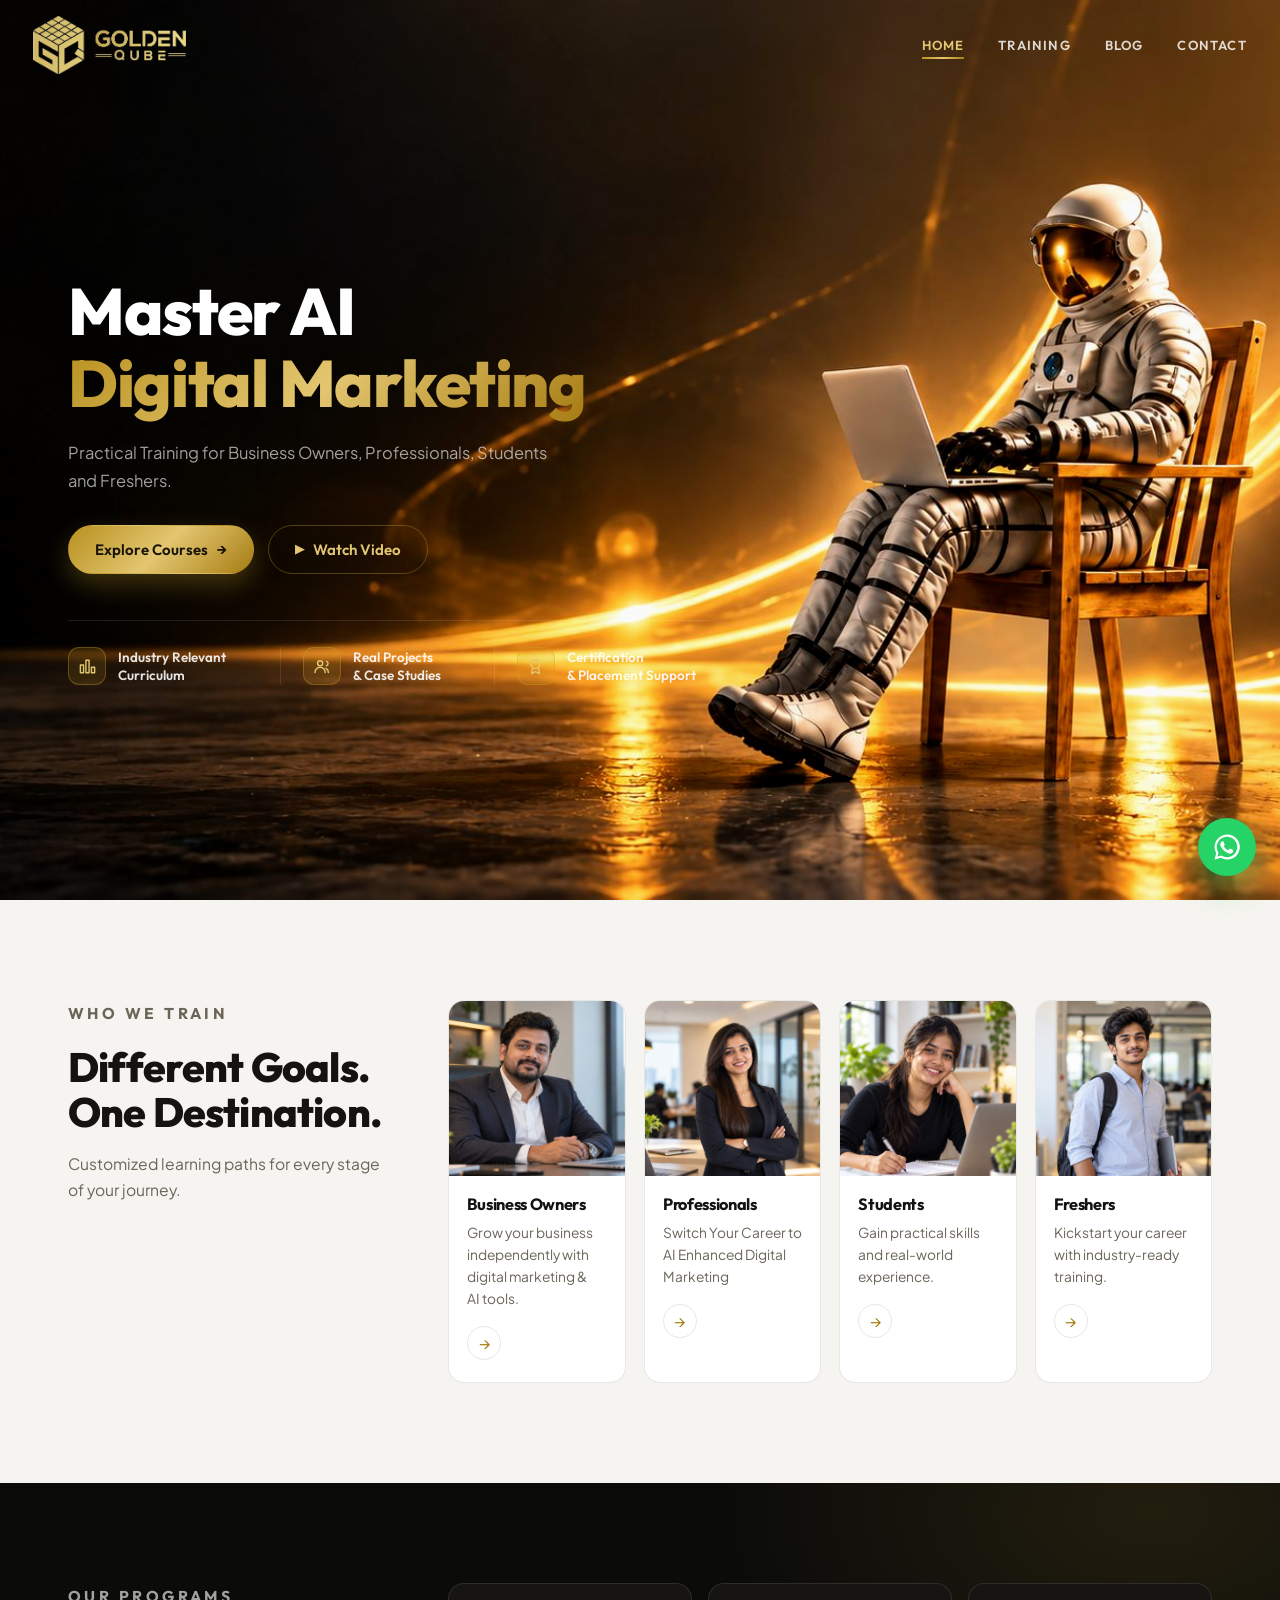
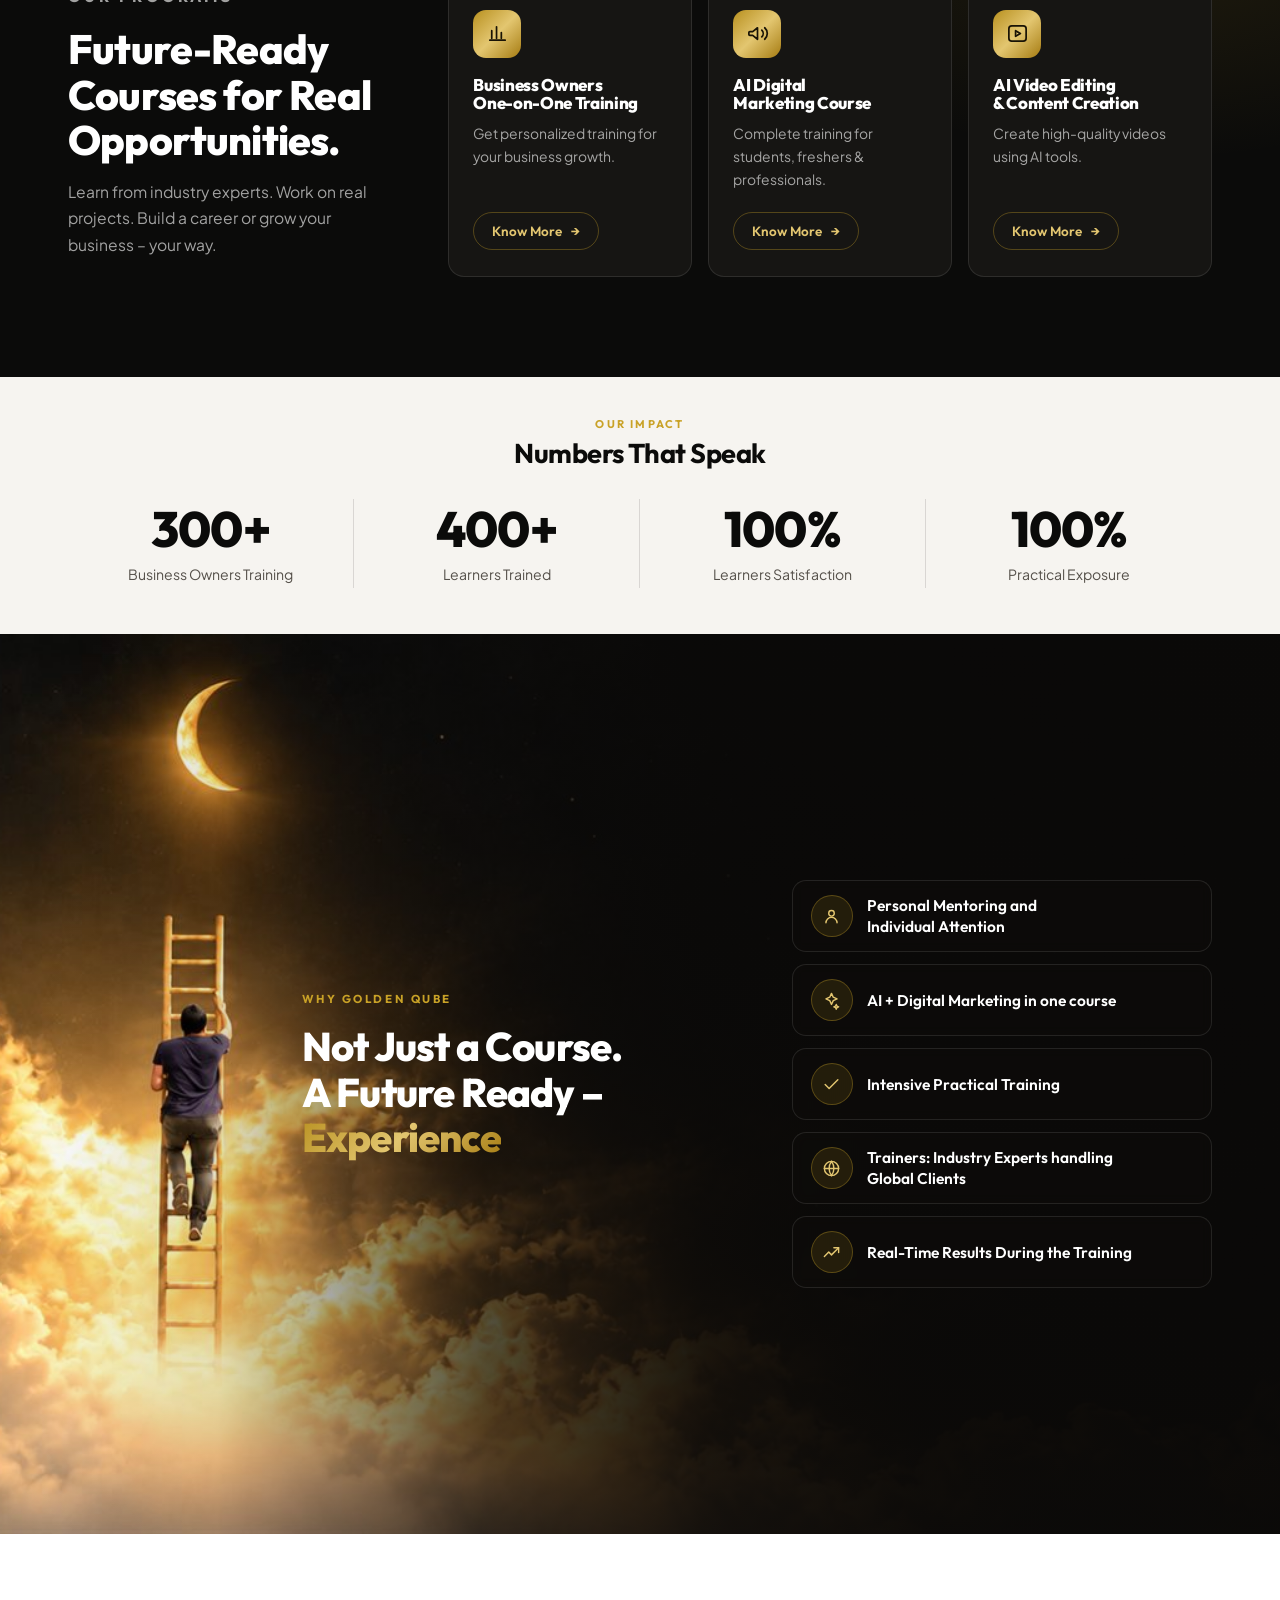
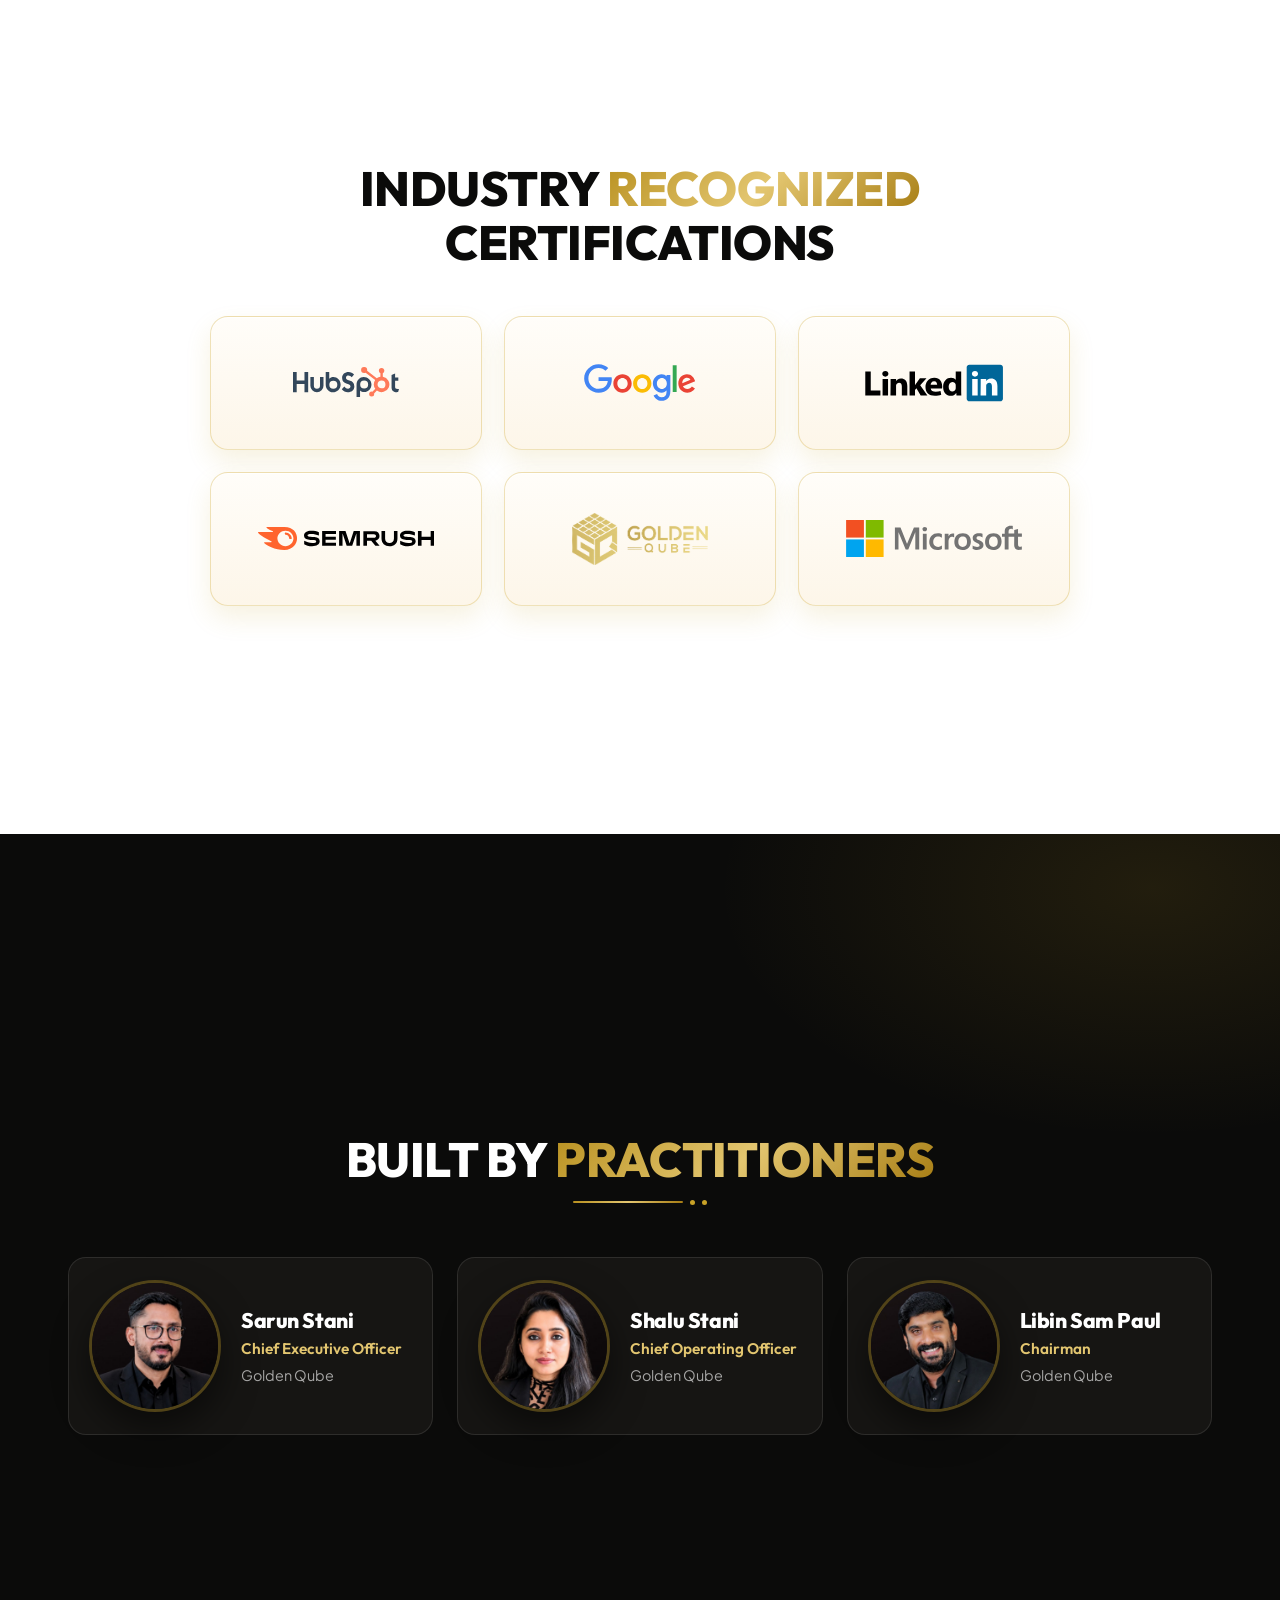
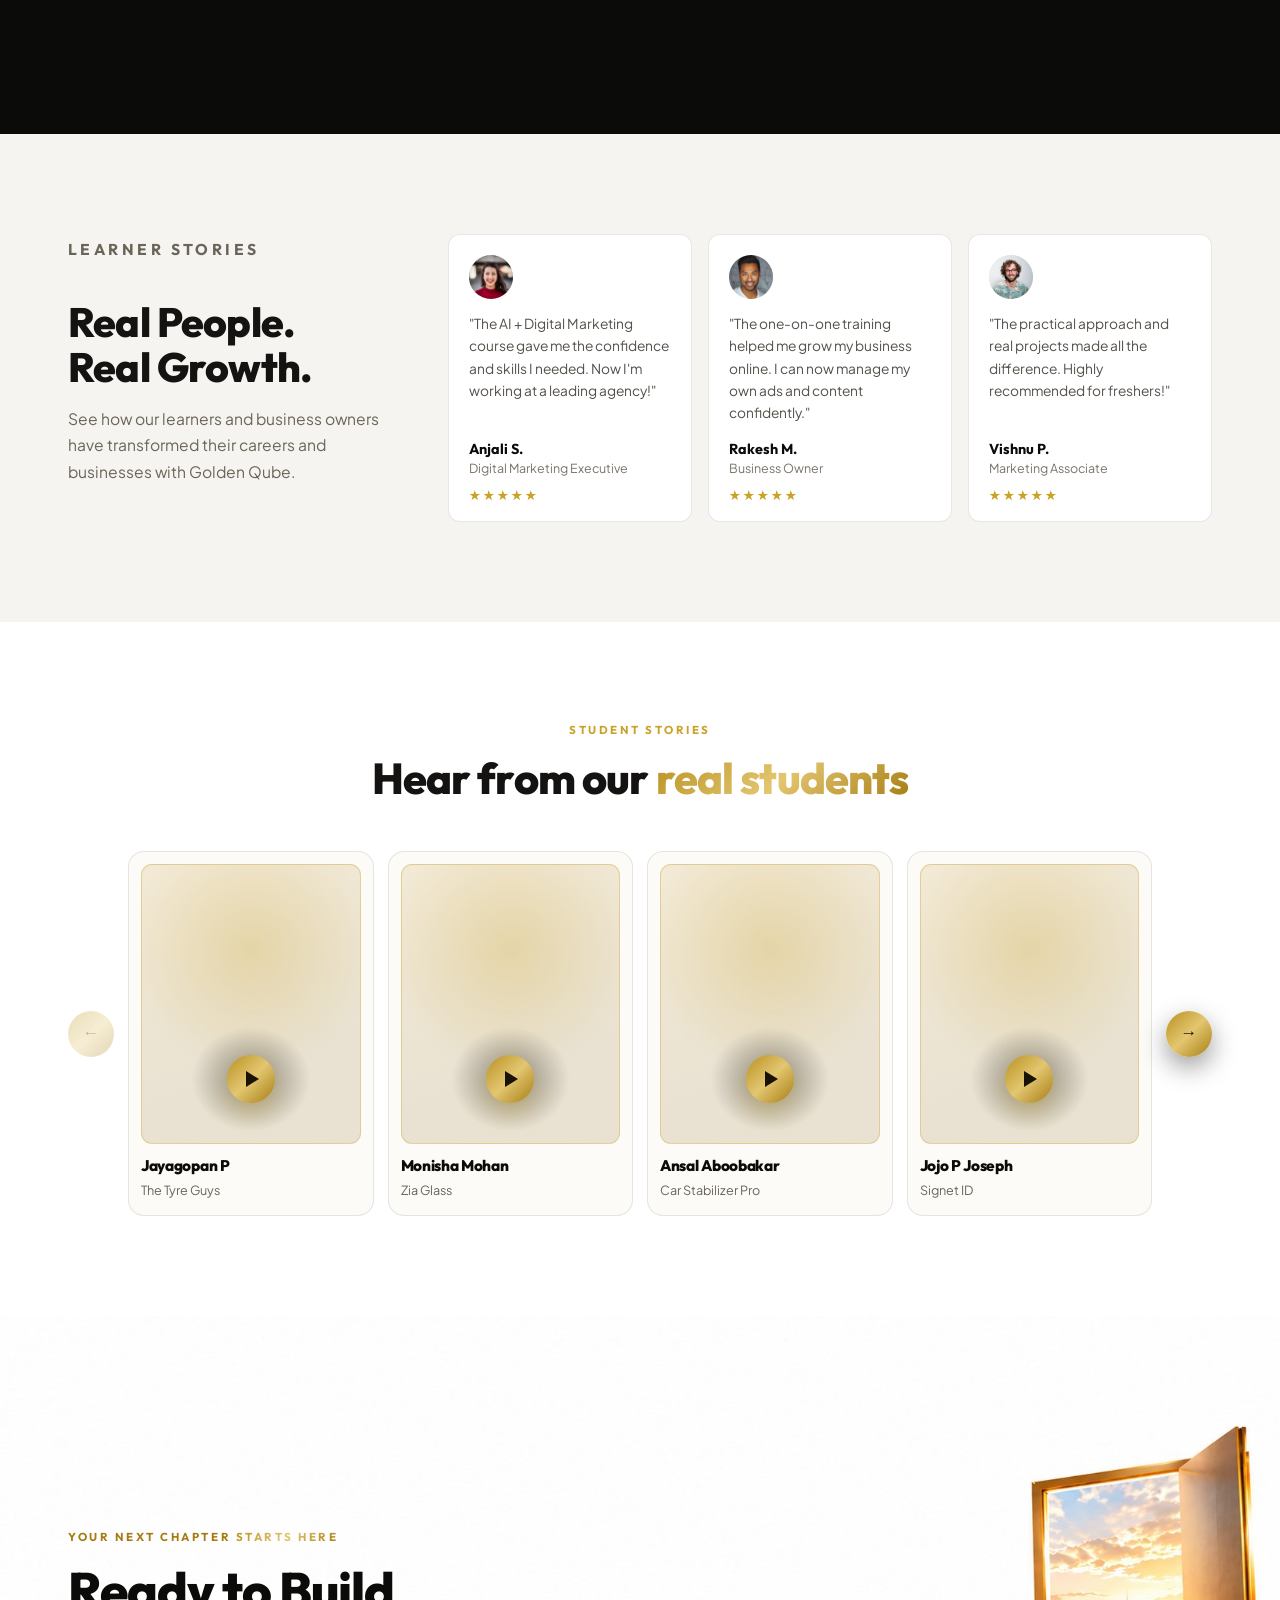
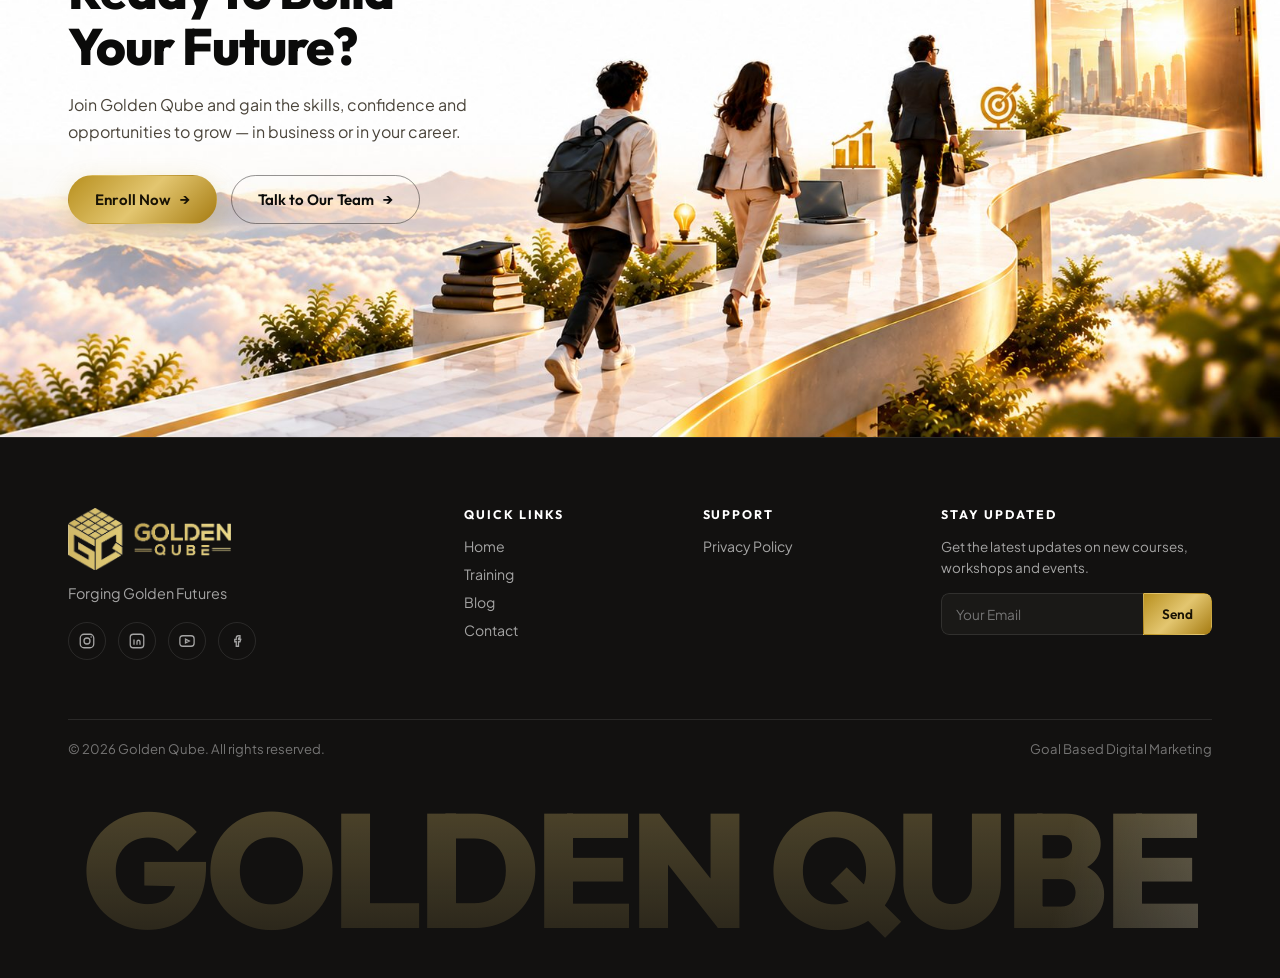
==== index.html @ 36ee3a35 "Talk to Our Team: the mail icon opens a compose window, not a dead mailto" ====
<!DOCTYPE html>
<html lang="en">
<head>
<meta charset="UTF-8">
<meta name="viewport" content="width=device-width, initial-scale=1">
<title>Golden Qube — AI Digital Marketing Training</title>
<meta name="description" content="AI Digital Marketing Training. Learn Digital Marketing — practical training for Business Owners, Professionals, Students and Freshers.">
<link rel="icon" href="assets/favicon.png" type="image/png">
<link rel="apple-touch-icon" href="assets/favicon.png">
<link rel="preconnect" href="https://fonts.googleapis.com">
<link rel="preconnect" href="https://fonts.gstatic.com" crossorigin>
<link href="https://fonts.googleapis.com/css2?family=Outfit:wght@300;400;500;600;700;800;900&family=Plus+Jakarta+Sans:wght@400;500;600;700&family=Caveat:wght@600&display=swap" rel="stylesheet">
<link rel="stylesheet" href="styles.css">
</head>
<body>

<!-- ============ HEADER ============ -->
<header class="site-header" id="header">
  <div class="shell header-inner">
    <a href="#hero" class="logo"><img src="assets/logo.png" alt="Golden Qube"></a>

    <nav class="nav" id="nav">
      <a href="index.html" class="active">Home</a>
      <a href="training.html">Training</a>
      <a href="blog.html">Blog</a>
      <a href="contact.html">Contact</a>
    </nav>    <button class="burger" id="burger" aria-label="Menu" aria-expanded="false">
      <span></span><span></span><span></span>
    </button>
  </div>
</header>

<!-- ============ 01. HERO ============ -->
<section class="hero" id="hero">
  <img src="assets/img/hero-astronaut.jpg" alt="" class="hero-photo">
  <div class="shell hero-grid">
    <div class="hero-copy">
      <h1 class="reveal">Master AI<br><span class="gold">Digital Marketing</span></h1>
      <p class="hero-sub reveal">
        Practical Training for Business Owners, Professionals, Students and Freshers.
      </p>

      <div class="btn-row reveal">
        <a href="#programs" class="btn btn-gold">Explore Courses <i>→</i></a>
        <a href="#hero" class="btn btn-outline"><span class="play">▶</span> Watch Video</a>
      </div>

      <ul class="hero-features reveal">
        <li>
          <span class="mini-icon">
            <svg viewBox="0 0 24 24" fill="none" stroke="currentColor" stroke-width="1.8" stroke-linecap="round" stroke-linejoin="round"><path d="M3 20h4V10H3zM10 20h4V4h-4zM17 20h4v-7h-4z"/></svg>
          </span>
          <b>Industry Relevant<br>Curriculum</b>
        </li>
        <li>
          <span class="mini-icon">
            <svg viewBox="0 0 24 24" fill="none" stroke="currentColor" stroke-width="1.8" stroke-linecap="round" stroke-linejoin="round"><circle cx="9" cy="8" r="3.2"/><path d="M2.5 19.5a6.5 6.5 0 0 1 13 0"/><path d="M17 5.5a3 3 0 0 1 0 5.6"/><path d="M19.5 19.5a6 6 0 0 0-3-5.2"/></svg>
          </span>
          <b>Real Projects<br>&amp; Case Studies</b>
        </li>
        <li>
          <span class="mini-icon">
            <svg viewBox="0 0 24 24" fill="none" stroke="currentColor" stroke-width="1.8" stroke-linecap="round" stroke-linejoin="round"><circle cx="12" cy="9" r="5.5"/><path d="M8.5 13.5 7 21l5-2.5L17 21l-1.5-7.5"/></svg>
          </span>
          <b>Certification<br>&amp; Placement Support</b>
        </li>
      </ul>
    </div>

  </div>
</section>

<!-- ============ 02. WHO WE TRAIN ============ -->
<section class="band light" id="who">
  <div class="shell split-grid">
    <div class="intro reveal">
      <p class="eyebrow">Who We Train</p>
      <h2>Different Goals.<br>One Destination.</h2>
      <p>Customized learning paths for every stage of your journey.</p>
    </div>

    <div class="grid-4">
      <article class="card person-card reveal">
        <div class="photo"><img src="assets/img/owner.jpg" alt="Business Owners" loading="lazy" decoding="async"></div>
        <div class="card-body">
          <h3>Business Owners</h3>
          <p>Grow your business independently with digital marketing &amp; AI tools.</p>
          <a href="training.html" class="arrow" aria-label="Training for business owners">→</a>
        </div>
      </article>
      <article class="card person-card reveal">
        <div class="photo"><img src="assets/img/professional.jpg" alt="Professionals" loading="lazy" decoding="async"></div>
        <div class="card-body">
          <h3>Professionals</h3>
          <p>Switch Your Career to AI Enhanced Digital Marketing</p>
          <a href="training.html" class="arrow" aria-label="Training for professionals">→</a>
        </div>
      </article>
      <article class="card person-card reveal">
        <div class="photo"><img src="assets/img/student.jpg" alt="Students" loading="lazy" decoding="async"></div>
        <div class="card-body">
          <h3>Students</h3>
          <p>Gain practical skills and real-world experience.</p>
          <a href="training.html" class="arrow" aria-label="Training for students">→</a>
        </div>
      </article>
      <article class="card person-card reveal">
        <div class="photo"><img src="assets/img/fresher.jpg" alt="Freshers" loading="lazy" decoding="async"></div>
        <div class="card-body">
          <h3>Freshers</h3>
          <p>Kickstart your career with industry-ready training.</p>
          <a href="training.html" class="arrow" aria-label="Training for freshers">→</a>
        </div>
      </article>
    </div>
  </div>
</section>

<!-- ============ 04. OUR PROGRAMS ============ -->
<section class="band dark" id="programs">
  <div class="shell split-grid">
    <div class="intro reveal">
      <p class="eyebrow">Our Programs</p>
      <h2>Future-Ready<br>Courses for Real<br>Opportunities.</h2>
      <p>Learn from industry experts. Work on real projects.
         Build a career or grow your business &#8211; your way.</p>
    </div>

    <div class="grid-3 tight">
      <article class="card program reveal">
        <span class="icon-tile">
          <svg viewBox="0 0 24 24" fill="none" stroke="currentColor" stroke-width="1.8" stroke-linecap="round" stroke-linejoin="round"><path d="M4 19h16"/><path d="M6 17V9M11 17V5M16 17v-6"/></svg>
        </span>
        <h3>Business Owners<br>One-on-One Training</h3>
        <p>Get personalized training for your business growth.</p>
        <a href="training.html" class="btn btn-outline small">Know More <i>&#8594;</i></a>
      </article>

      <article class="card program reveal">
        <span class="icon-tile">
          <svg viewBox="0 0 24 24" fill="none" stroke="currentColor" stroke-width="1.8" stroke-linecap="round" stroke-linejoin="round"><path d="M3 11v2a1 1 0 0 0 1 1h3l5 4V6L7 10H4a1 1 0 0 0-1 1Z"/><path d="M16.5 8.5a5 5 0 0 1 0 7"/><path d="M19.5 6a8 8 0 0 1 0 12"/></svg>
        </span>
        <h3>AI Digital<br>Marketing Course</h3>
        <p>Complete training for students, freshers &amp; professionals.</p>
        <a href="training.html" class="btn btn-outline small">Know More <i>&#8594;</i></a>
      </article>

      <article class="card program reveal">
        <span class="icon-tile">
          <svg viewBox="0 0 24 24" fill="none" stroke="currentColor" stroke-width="1.8" stroke-linecap="round" stroke-linejoin="round"><rect x="3" y="4" width="18" height="16" rx="3"/><path d="m10 9 5 3-5 3z"/></svg>
        </span>
        <h3>AI Video Editing<br>&amp; Content Creation</h3>
        <p>Create high-quality videos using AI tools.</p>
        <a href="training.html" class="btn btn-outline small">Know More <i>&#8594;</i></a>
      </article>
    </div>
  </div>
</section>

<!-- ============ 06. OUR IMPACT ============ -->
<section class="band light stats-band" id="impact">
  <div class="shell">
    <p class="eyebrow center-eyebrow reveal">Our Impact</p>
    <h2 class="stats-title reveal">Numbers That Speak</h2>

    <div class="stats reveal">
      <div class="stat">
        <strong><span class="counter" data-count="300">0</span>+</strong>
        <span>Business Owners Training</span>
      </div>
      <div class="stat">
        <strong><span class="counter" data-count="400">0</span>+</strong>
        <span>Learners Trained</span>
      </div>
      <div class="stat">
        <strong><span class="counter" data-count="100">0</span>%</strong>
        <span>Learners Satisfaction</span>
      </div>
      <div class="stat">
        <strong><span class="counter" data-count="100">0</span>%</strong>
        <span>Practical Exposure</span>
      </div>
    </div>
  </div>
</section>

<!-- ============ 05. WHY GOLDEN QUBE ============ -->
<section class="band dark why-band" id="why">
  <img src="assets/img/why-crescent.jpg" alt="" class="why-bg" loading="lazy" decoding="async">
  <div class="shell why-grid">
    <div class="why-copy reveal">
      <p class="eyebrow">Why Golden Qube</p>
      <h2 class="why-title">Not Just a Course.<br>A Future Ready &#8211;<br><span class="gold">Experience</span></h2>
    </div>

    <ul class="why-list reveal">
      <li>
        <span class="round-icon">
          <svg viewBox="0 0 24 24" fill="none" stroke="currentColor" stroke-width="1.8" stroke-linecap="round" stroke-linejoin="round"><circle cx="12" cy="8" r="3.5"/><path d="M5 20a7 7 0 0 1 14 0"/></svg>
        </span>
        <b>Personal Mentoring and Individual Attention</b>
        <i class="go">&#8594;</i>
      </li>
      <li>
        <span class="round-icon">
          <svg viewBox="0 0 24 24" fill="none" stroke="currentColor" stroke-width="1.8" stroke-linecap="round" stroke-linejoin="round"><path d="M12 3l2.2 4.8L19 10l-4.8 2.2L12 17l-2.2-4.8L5 10l4.8-2.2z"/><path d="M18 17l.9 2.1L21 20l-2.1.9L18 23l-.9-2.1L15 20l2.1-.9z"/></svg>
        </span>
        <b>AI + Digital Marketing in one course</b>
        <i class="go">&#8594;</i>
      </li>
      <li>
        <span class="round-icon">
          <svg viewBox="0 0 24 24" fill="none" stroke="currentColor" stroke-width="1.8" stroke-linecap="round" stroke-linejoin="round"><path d="M20 6 9 17l-5-5"/></svg>
        </span>
        <b>Intensive Practical Training</b>
        <i class="go">&#8594;</i>
      </li>
      <li>
        <span class="round-icon">
          <svg viewBox="0 0 24 24" fill="none" stroke="currentColor" stroke-width="1.8" stroke-linecap="round" stroke-linejoin="round"><circle cx="12" cy="12" r="9"/><path d="M3 12h18M12 3a15 15 0 0 1 0 18M12 3a15 15 0 0 0 0 18"/></svg>
        </span>
        <b>Trainers: Industry Experts handling Global Clients</b>
        <i class="go">&#8594;</i>
      </li>
      <li>
        <span class="round-icon">
          <svg viewBox="0 0 24 24" fill="none" stroke="currentColor" stroke-width="1.8" stroke-linecap="round" stroke-linejoin="round"><path d="M3 17l5.5-5.5 3.5 3.5L21 6"/><path d="M15 6h6v6"/></svg>
        </span>
        <b>Real-Time Results During the Training</b>
        <i class="go">&#8594;</i>
      </li>
    </ul>
  </div>
</section>

<!-- ============ 04. CERTIFICATIONS ============ -->
<section class="band light certs" id="certifications">
  <div class="shell">
    <h2 class="certs-title reveal">Industry <span class="gold">Recognized</span><br>Certifications</h2>

    <div class="cert-grid">
      <div class="cert-card reveal"><img src="assets/logos/hubspot.svg" alt="HubSpot" loading="lazy" decoding="async"></div>
      <div class="cert-card reveal"><img src="assets/logos/google.svg" alt="Google" loading="lazy" decoding="async"></div>
      <div class="cert-card reveal"><img src="assets/logos/linkedin.svg" alt="LinkedIn" loading="lazy" decoding="async"></div>
      <div class="cert-card reveal"><img src="assets/logos/semrush.svg" alt="Semrush" loading="lazy" decoding="async"></div>
      <div class="cert-card reveal"><img src="assets/logo.png" alt="Golden Qube" class="cert-own" loading="lazy" decoding="async"></div>
      <div class="cert-card reveal"><img src="assets/logos/microsoft.svg" alt="Microsoft" loading="lazy" decoding="async"></div>
    </div>
  </div>
</section>

<!-- ============ 06. TEAM ============ -->
<section class="band dark team" id="team">
  <div class="shell">
    <h2 class="team-title reveal">Built by <span class="gold">Practitioners</span></h2>
    <div class="team-rule reveal"><span></span><i></i><i></i></div>

    <div class="team-list">
      <article class="member reveal">
        <span class="member-photo"><img src="assets/img/team-sarun.jpg" alt="Sarun Stani" loading="lazy" decoding="async"></span>
        <div>
          <h3>Sarun Stani</h3>
          <p class="role">Chief Executive Officer</p>
          <p class="org">Golden Qube</p>
        </div>
      </article>

      <article class="member reveal">
        <span class="member-photo"><img src="assets/img/team-shalu.jpg" alt="Shalu Stani" loading="lazy" decoding="async"></span>
        <div>
          <h3>Shalu Stani</h3>
          <p class="role">Chief Operating Officer</p>
          <p class="org">Golden Qube</p>
        </div>
      </article>

      <article class="member reveal">
        <span class="member-photo"><img src="assets/img/team-libin.jpg" alt="Libin Sam Paul" loading="lazy" decoding="async"></span>
        <div>
          <h3>Libin Sam Paul</h3>
          <p class="role">Chairman</p>
          <p class="org">Golden Qube</p>
        </div>
      </article>
    </div>
  </div>
</section>

<!-- ============ 08. LEARNER STORIES ============ -->
<section class="band light" id="stories">
  <div class="shell split-grid">
    <div class="intro reveal">
      <p class="eyebrow">Learner Stories</p>
      <h2>Real People.<br>Real Growth.</h2>
      <p>See how our learners and business owners have transformed their careers
         and businesses with Golden Qube.</p>

      <!-- stays hidden until /api/reviews returns live data -->
      <a class="g-rating" id="g-rating" href="#" target="_blank" rel="noopener noreferrer" hidden>
        <span class="g-score" id="g-score"></span>
        <span class="g-stars" id="g-stars" aria-hidden="true"></span>
        <span class="g-count" id="g-count"></span>
      </a>
    </div>

    <div class="rev-slider">
      <button class="reel-nav rev-nav" id="rev-prev" aria-label="Show previous stories">&#8592;</button>

      <div class="grid-3 tight rev-track" id="rev-track">
      <article class="card review reveal">
        <span class="quote-avatar"><img src="assets/img/rev-1.jpg" alt="Anjali S." loading="lazy" decoding="async"></span>
        <p>"The AI + Digital Marketing course gave me the confidence and skills I needed. Now I'm working at a leading agency!"</p>
        <b>Anjali S.</b>
        <small>Digital Marketing Executive</small>
        <div class="stars">★★★★★</div>
      </article>
      <article class="card review reveal">
        <span class="quote-avatar"><img src="assets/img/rev-2.jpg" alt="Rakesh M." loading="lazy" decoding="async"></span>
        <p>"The one-on-one training helped me grow my business online. I can now manage my own ads and content confidently."</p>
        <b>Rakesh M.</b>
        <small>Business Owner</small>
        <div class="stars">★★★★★</div>
      </article>
      <article class="card review reveal">
        <span class="quote-avatar"><img src="assets/img/rev-3.jpg" alt="Vishnu P." loading="lazy" decoding="async"></span>
        <p>"The practical approach and real projects made all the difference. Highly recommended for freshers!"</p>
        <b>Vishnu P.</b>
        <small>Marketing Associate</small>
        <div class="stars">★★★★★</div>
      </article>
      </div>

      <button class="reel-nav rev-nav" id="rev-next" aria-label="Show more stories">&#8594;</button>
    </div>
  </div>
</section>

<!-- ============ 09. STUDENT REELS ============ -->
<section class="band light reels" id="students">
  <div class="shell">
    <p class="eyebrow center-eyebrow reveal">Student Stories</p>
    <h2 class="center-title reveal">Hear from our <span class="gold">real students</span></h2>

    <div class="reel-slider">
      <button class="reel-nav reel-prev" id="reel-prev" aria-label="Show previous stories">←</button>

      <div class="reel-track" id="reel-track">
        <article class="reel-card reveal" data-reel="C91na6epBdl" tabindex="0" role="button" aria-label="Play Jayagopan P's story">
          <span class="reel-thumb"><img src="assets/img/reel-jayagopan.jpg" alt="" loading="lazy" decoding="async"><span class="reel-play"></span></span>
          <h3>Jayagopan P</h3>
          <small>The Tyre Guys</small>
        </article>

        <article class="reel-card reveal" data-reel="DDJx_DuqFfR" tabindex="0" role="button" aria-label="Play Monisha Mohan story">
          <span class="reel-thumb"><img src="assets/img/reel-monisha.jpg" alt="" loading="lazy" decoding="async"><span class="reel-play"></span></span>
          <h3>Monisha Mohan</h3>
          <small>Zia Glass</small>
        </article>

        <article class="reel-card reveal" data-reel="C-5MTCqhmC5" tabindex="0" role="button" aria-label="Play Ansal Aboobakar story">
          <span class="reel-thumb"><img src="assets/img/reel-ansal.jpg" alt="" loading="lazy" decoding="async"><span class="reel-play"></span></span>
          <h3>Ansal Aboobakar</h3>
          <small>Car Stabilizer Pro</small>
        </article>

        <article class="reel-card reveal" data-reel="DA5UZQpv82s" tabindex="0" role="button" aria-label="Play Jojo P Joseph story">
          <span class="reel-thumb"><img src="assets/img/reel-jojo.jpg" alt="" loading="lazy" decoding="async"><span class="reel-play"></span></span>
          <h3>Jojo P Joseph</h3>
          <small>Signet ID</small>
        </article>

        <article class="reel-card reveal" data-reel="DHYh70FJDzK" tabindex="0" role="button" aria-label="Play Naseel K P story">
          <span class="reel-thumb"><img src="assets/img/reel-naseel.jpg" alt="" loading="lazy" decoding="async"><span class="reel-play"></span></span>
          <h3>Naseel K P</h3>
          <small>Calicut WoodBank</small>
        </article>
      </div>

      <button class="reel-nav reel-next" id="reel-next" aria-label="Show more stories">→</button>
    </div>
  </div>
</section>

<!-- player shown when a card is clicked -->
<div class="reel-modal" id="reel-modal" hidden>
  <div class="reel-backdrop" data-reel-close></div>
  <div class="reel-box" role="dialog" aria-modal="true" aria-label="Student story">
    <button class="reel-close" data-reel-close aria-label="Close">✕</button>
    <div class="reel-frame"><iframe id="reel-iframe" title="Instagram story" allowfullscreen scrolling="no" frameborder="0"></iframe></div>
    <a class="reel-open" id="reel-open" href="#" target="_blank" rel="noopener">Open on Instagram ↗</a>
  </div>
</div>

<!-- ============ 10. FINAL CTA ============ -->
<section class="cta" id="contact">
  <img src="assets/img/cta-pathway.jpg" alt="" class="cta-bg" loading="lazy" decoding="async">
  <div class="shell cta-grid">
    <div class="reveal">
      <p class="eyebrow">Your Next Chapter <span class="gold">Starts Here</span></p>
      <h2>Ready to Build<br>Your Future?</h2>
      <p class="cta-text">
        Join Golden Qube and gain the skills, confidence and
        opportunities to grow — in business or in your career.
      </p>
      <div class="btn-row">
        <a href="mailto:aiqube.team@gmail.com" class="btn btn-gold">Enroll Now <i>→</i></a>
        <div class="contact-pop" data-contact>
          <button type="button" class="btn btn-ghost" id="talk-btn" aria-expanded="false" aria-haspopup="true">
            Talk to Our Team <i>→</i>
          </button>

          <div class="contact-opts" id="talk-opts" role="menu" aria-labelledby="talk-btn">
            <!-- replace the number below with your real phone / WhatsApp number -->
            <a href="tel:+910000000000" role="menuitem" aria-label="Call us" title="Call us">
              <svg viewBox="0 0 24 24" fill="none" stroke="currentColor" stroke-width="1.8" stroke-linecap="round" stroke-linejoin="round"><path d="M6.6 10.8a15 15 0 0 0 6.6 6.6l2.2-2.2a1.2 1.2 0 0 1 1.2-.3 13 13 0 0 0 4 .7 1.2 1.2 0 0 1 1.2 1.2V20a1.2 1.2 0 0 1-1.2 1.2A18.7 18.7 0 0 1 2.8 3.4 1.2 1.2 0 0 1 4 2.2h3.2a1.2 1.2 0 0 1 1.2 1.2 13 13 0 0 0 .7 4 1.2 1.2 0 0 1-.3 1.2Z"/></svg>
            </a>

            <!-- Opens a compose window already addressed to us. A plain
                 mailto: does nothing on a computer with no mail app set up,
                 which is most of them, so script.js sends this to webmail
                 instead; the mailto: below is the no-JS fallback. -->
            <a href="mailto:info@goldenqube.com"
               data-mail="info@goldenqube.com"
               data-subject="Enquiry about Golden Qube training"
               role="menuitem" aria-label="Email us at info@goldenqube.com" title="Email info@goldenqube.com">
              <svg viewBox="0 0 24 24" fill="none" stroke="currentColor" stroke-width="1.8" stroke-linecap="round" stroke-linejoin="round"><rect x="2.5" y="4.5" width="19" height="15" rx="2.5"/><path d="m3 7 9 6 9-6"/></svg>
            </a>

            <a href="https://wa.me/910000000000" target="_blank" rel="noopener" role="menuitem" aria-label="WhatsApp us" title="WhatsApp">
              <svg viewBox="0 0 24 24" fill="currentColor"><path d="M12 2a10 10 0 0 0-8.6 15L2 22l5.2-1.4A10 10 0 1 0 12 2Zm0 18.2a8.2 8.2 0 0 1-4.2-1.2l-.3-.2-3.1.8.8-3-.2-.3A8.2 8.2 0 1 1 12 20.2Zm4.5-6.1c-.2-.1-1.5-.7-1.7-.8s-.4-.1-.6.1-.6.8-.8 1-.3.2-.6 0a6.7 6.7 0 0 1-3.3-2.9c-.2-.4.2-.4.6-1.2.1-.2 0-.4 0-.5s-.6-1.4-.8-1.9-.4-.4-.6-.4h-.5a1 1 0 0 0-.7.3 2.9 2.9 0 0 0-.9 2.2 5 5 0 0 0 1.1 2.7 11.5 11.5 0 0 0 4.4 3.9c1.6.7 2.2.7 3 .6a2.6 2.6 0 0 0 1.7-1.2 2.1 2.1 0 0 0 .1-1.2c0-.1-.2-.2-.4-.3Z"/></svg>
            </a>
          </div>
        </div>
      </div>
    </div>
  </div>
</section>

<!-- floating WhatsApp button -->
<a class="wa-float" href="https://wa.me/910000000000" target="_blank" rel="noopener" aria-label="Chat on WhatsApp">
  <svg viewBox="0 0 24 24" fill="currentColor"><path d="M12 2a10 10 0 0 0-8.6 15L2 22l5.2-1.4A10 10 0 1 0 12 2Zm0 18.2a8.2 8.2 0 0 1-4.2-1.2l-.3-.2-3.1.8.8-3-.2-.3A8.2 8.2 0 1 1 12 20.2Zm4.5-6.1c-.2-.1-1.5-.7-1.7-.8s-.4-.1-.6.1-.6.8-.8 1-.3.2-.6 0a6.7 6.7 0 0 1-3.3-2.9c-.2-.4.2-.4.6-1.2.1-.2 0-.4 0-.5s-.6-1.4-.8-1.9-.4-.4-.6-.4h-.5a1 1 0 0 0-.7.3 2.9 2.9 0 0 0-.9 2.2 5 5 0 0 0 1.1 2.7 11.5 11.5 0 0 0 4.4 3.9c1.6.7 2.2.7 3 .6a2.6 2.6 0 0 0 1.7-1.2 2.1 2.1 0 0 0 .1-1.2c0-.1-.2-.2-.4-.3Z"/></svg>
</a>

<!-- ============ 08. FOOTER ============ -->
<footer class="site-footer">
  <div class="shell">
    <div class="footer-top">
      <div class="footer-brand">
        <img src="assets/logo.png" alt="Golden Qube" class="footer-logo" loading="lazy" decoding="async">
        <p class="tagline">Forging Golden Futures</p>
        <div class="socials">
          <a href="#" aria-label="Instagram"><svg viewBox="0 0 24 24" fill="none" stroke="currentColor" stroke-width="1.7"><rect x="3" y="3" width="18" height="18" rx="5"/><circle cx="12" cy="12" r="4"/><circle cx="17.5" cy="6.5" r="1" fill="currentColor" stroke="none"/></svg></a>
          <a href="#" aria-label="LinkedIn"><svg viewBox="0 0 24 24" fill="none" stroke="currentColor" stroke-width="1.7"><rect x="3" y="3" width="18" height="18" rx="4"/><path d="M8 10v7M8 7v.01M12 17v-4a2 2 0 0 1 4 0v4"/></svg></a>
          <a href="#" aria-label="YouTube"><svg viewBox="0 0 24 24" fill="none" stroke="currentColor" stroke-width="1.7"><rect x="2.5" y="5" width="19" height="14" rx="4"/><path d="m10 9.5 5 2.5-5 2.5z"/></svg></a>
          <a href="#" aria-label="Facebook"><svg viewBox="0 0 24 24" fill="none" stroke="currentColor" stroke-width="1.7"><path d="M14 8h2V5h-2a3 3 0 0 0-3 3v2H9v3h2v6h3v-6h2l1-3h-3V9a1 1 0 0 1 1-1Z"/></svg></a>
        </div>
      </div>

      <div class="footer-cols">
        <div>
          <h4>Quick Links</h4>
          <a href="#hero">Home</a>
          <a href="training.html">Training</a>
          <a href="blog.html">Blog</a>
          <a href="contact.html">Contact</a>
        </div>
        <div>
          <h4>Support</h4>
          <a href="#">Privacy Policy</a>
        </div>
        <div class="subscribe">
          <h4>Stay Updated</h4>
          <p>Get the latest updates on new courses, workshops and events.</p>
          <form id="subscribe-form">
            <input type="email" placeholder="Your Email" required>
            <button class="btn btn-gold" type="submit">Send</button>
          </form>
          <p class="form-msg" id="form-msg"></p>
        </div>
      </div>
    </div>

    <div class="footer-bottom">
      <p>© <span id="year">2026</span> Golden Qube. All rights reserved.</p>
      <p>Goal Based Digital Marketing</p>
    </div>
  </div>

  <div class="footer-mark" aria-hidden="true">Golden Qube</div>
</footer>

<script src="script.js"></script>
</body>
</html>
---- styles.css ----
/* ===========================================================
   GOLDEN QUBE — black · gold · white
   =========================================================== */

:root{
  --black:#0B0B0A;
  --black-2:#121110;
  --card-dark:#161513;
  --white:#FFFFFF;
  --off:#F6F4F0;
  --gold:#C9A227;
  --gold-light:#E3C670;
  --gold-deep:#A67C12;
  --ink:#141312;
  --muted:#6B6559;
  --muted-dark:rgba(255,255,255,.62);
  --line:rgba(20,19,18,.10);
  --line-dark:rgba(255,255,255,.10);
  --line-gold:rgba(201,162,39,.35);
  --gold-grad:linear-gradient(135deg,#B8901F,#E3C670 50%,#A67C12);
  --r:16px;
  --shell:1200px;
}

*{box-sizing:border-box;margin:0;padding:0}
html{scroll-behavior:smooth}
body{
  font-family:'Plus Jakarta Sans',system-ui,sans-serif;
  background:var(--black);color:var(--ink);
  -webkit-font-smoothing:antialiased;overflow-x:hidden;
}
img{max-width:100%;display:block}
a{text-decoration:none;color:inherit}
.shell{width:100%;max-width:var(--shell);margin:0 auto;padding:0 28px}

h1,h2,h3,h4{font-family:'Outfit',sans-serif;line-height:1.1;font-weight:800;letter-spacing:-.02em}
.gold{background:var(--gold-grad);-webkit-background-clip:text;background-clip:text;color:transparent}

.eyebrow{
  font-family:'Outfit',sans-serif;font-size:.72rem;font-weight:700;
  letter-spacing:.22em;text-transform:uppercase;color:var(--gold);margin-bottom:18px;
}
.center-eyebrow{text-align:center}

/* ---------- BUTTONS ---------- */
.btn{
  display:inline-flex;align-items:center;gap:9px;
  padding:14px 26px;border-radius:100px;border:1.5px solid transparent;
  font-family:'Outfit',sans-serif;font-weight:600;font-size:.94rem;
  cursor:pointer;transition:transform .25s,box-shadow .25s,background .25s,color .25s,border-color .25s;
}
.btn i{font-style:normal;transition:transform .25s}
.btn:hover i{transform:translateX(4px)}
.btn-gold{background:var(--gold-grad);color:#191305;box-shadow:0 10px 26px rgba(201,162,39,.30)}
.btn-gold:hover{transform:translateY(-2px);box-shadow:0 16px 34px rgba(201,162,39,.45)}
.btn-outline{border-color:var(--line-gold);color:var(--gold-light);background:transparent}
.btn-outline:hover{border-color:var(--gold);background:rgba(201,162,39,.10);transform:translateY(-2px)}
.light .btn-outline{color:var(--gold-deep)}
.btn-ghost{border-color:rgba(255,255,255,.28);color:#fff}
.btn-ghost:hover{border-color:var(--gold);color:var(--gold-light)}
.btn.small{padding:10px 18px;font-size:.84rem}
.btn-row{display:flex;flex-wrap:wrap;gap:14px;margin-top:30px}

.text-link{
  display:inline-flex;align-items:center;gap:8px;margin-top:22px;
  font-family:'Outfit',sans-serif;font-weight:700;font-size:.9rem;color:var(--gold-deep);
  border-bottom:2px solid var(--line-gold);padding-bottom:4px;
}
.dark .text-link{color:var(--gold-light)}
.text-link i{font-style:normal;transition:transform .25s}
.text-link:hover i{transform:translateX(5px)}

/* ---------- HEADER ---------- */
.site-header{position:absolute;inset:0 0 auto 0;z-index:999;padding:16px 0}
/* full-bleed row so the logo sits flush against the left edge */
.site-header .shell{max-width:none;padding:0 clamp(20px,2.6vw,40px)}
.header-inner{display:flex;align-items:center;justify-content:space-between;gap:24px}
.logo{margin-right:auto}
.logo img{height:58px;width:auto}
.nav{display:flex;align-items:center;gap:34px}
.nav a{
  font-family:'Outfit',sans-serif;font-size:.82rem;font-weight:600;
  letter-spacing:.09em;text-transform:uppercase;
  color:rgba(255,255,255,.82);position:relative;transition:color .25s;
}
/* current page */
.nav a.active{color:var(--gold-light)}
.nav a.active::after{width:100% !important;background:var(--gold-grad)}
.site-header.on-light .nav a.active{color:var(--gold-deep)}
.nav a:not(.nav-cta)::after{
  content:'';position:absolute;left:0;bottom:-6px;height:2px;width:0;
  background:var(--gold-grad);transition:width .3s;
}
.nav a:not(.nav-cta):hover{color:#fff}
.nav a:not(.nav-cta):hover::after{width:100%}
.nav-cta{color:#191305}

/* header sitting on a light page */
.site-header.on-light .nav a:not(.nav-cta){color:var(--ink)}
.site-header.on-light .nav a:not(.nav-cta):hover{color:var(--gold-deep)}
.site-header.on-light .burger span{background:var(--gold-deep)}

.burger{display:none;background:none;border:0;cursor:pointer;width:34px;height:26px}
.burger span{display:block;height:2px;background:var(--gold-light);margin:6px 0;transition:.3s}
.burger.open span:nth-child(1){transform:translateY(8px) rotate(45deg)}
.burger.open span:nth-child(2){opacity:0}
.burger.open span:nth-child(3){transform:translateY(-8px) rotate(-45deg)}

/* ---------- HERO ---------- */
.hero{
  position:relative;background:var(--black);color:#fff;
  min-height:100vh;min-height:100svh;
  display:flex;align-items:center;
  padding:150px 0 90px;overflow:hidden;
}
/* hero photograph, gold-graded and faded into the black */
.hero-photo{
  position:absolute;inset:0;width:100%;height:100%;object-fit:cover;
  object-position:72% 50%;
  /* already on-brand gold — only a touch of contrast */
  filter:contrast(1.04) brightness(.98);
}
.hero::before{
  content:'';position:absolute;inset:0;
  background:
    linear-gradient(90deg,rgba(11,11,10,.88) 14%,rgba(11,11,10,.45) 44%,rgba(11,11,10,0) 68%),
    linear-gradient(0deg,var(--black) 1%,transparent 30%);
}
.hero-grid{position:relative;display:grid;align-items:center}
.hero-copy{max-width:720px}
.hero-copy h1{font-size:clamp(2.6rem,5.2vw,4.1rem);margin-bottom:20px}
.hero-sub{color:var(--muted-dark);font-size:1.03rem;line-height:1.7;max-width:520px}
/* three steps, evenly sequenced in one row, revealed one after another */
.hero-features{
  list-style:none;display:grid;grid-template-columns:repeat(3,1fr);
  gap:0;margin-top:46px;padding-top:26px;
  border-top:1px solid var(--line-dark);max-width:640px;
}
.hero-features li{
  display:flex;align-items:center;gap:12px;padding-right:22px;
  border-right:1px solid var(--line-dark);
  opacity:0;transform:translateY(14px);
  animation:step-in .6s ease forwards;
}
.hero-features li:not(:first-child){padding-left:22px}
.hero-features li:last-child{border-right:0;padding-right:0}
.hero-features li:nth-child(1){animation-delay:.15s}
.hero-features li:nth-child(2){animation-delay:.45s}
.hero-features li:nth-child(3){animation-delay:.75s}
@keyframes step-in{to{opacity:1;transform:none}}
@media (prefers-reduced-motion:reduce){
  .hero-features li{opacity:1;transform:none;animation:none}
}
.hero-features b{
  font-family:'Outfit',sans-serif;font-weight:600;font-size:.84rem;
  line-height:1.35;color:rgba(255,255,255,.88);
}
.mini-icon{
  display:grid;place-items:center;width:38px;height:38px;flex:0 0 38px;
  border-radius:11px;background:rgba(201,162,39,.14);
  border:1px solid var(--line-gold);color:var(--gold-light);
}
.mini-icon svg{width:19px;height:19px}
.play{font-size:.72rem;transform:translateY(-1px)}

/* ---------- BANDS ---------- */
.band{padding:100px 0;position:relative}
.band.light{background:var(--off);color:var(--ink)}
.band.dark{background:var(--black);color:#fff}
.band.dark::before{
  content:'';position:absolute;inset:0;pointer-events:none;
  background:radial-gradient(700px 400px at 90% 6%,rgba(201,162,39,.12),transparent 62%);
}
.band .shell{position:relative;z-index:1}

/* two-column: sticky intro + content grid */
.split-grid{display:grid;grid-template-columns:.85fr 2fr;gap:56px;align-items:start}
.intro h2{font-size:clamp(1.8rem,3.2vw,2.6rem);margin-bottom:16px}
.intro p{color:var(--muted);line-height:1.7;font-size:.98rem;max-width:380px}
.dark .intro p{color:var(--muted-dark)}

.center-title{text-align:center;font-size:clamp(1.8rem,3.4vw,2.7rem);margin-bottom:48px}

.grid-4{display:grid;grid-template-columns:repeat(4,1fr);gap:18px}
.grid-3{display:grid;grid-template-columns:repeat(3,1fr);gap:18px}
.grid-3.tight{gap:16px}

/* ---------- CARDS ---------- */
.card{
  border-radius:var(--r);overflow:hidden;
  transition:transform .35s,box-shadow .35s,border-color .35s;
}
.light .card{background:var(--white);border:1px solid var(--line)}
.dark .card{background:var(--card-dark);border:1px solid var(--line-dark)}
.card:hover{transform:translateY(-6px);border-color:var(--line-gold)}
.light .card:hover{box-shadow:0 20px 40px rgba(20,19,18,.10)}
.dark .card:hover{box-shadow:0 20px 44px rgba(0,0,0,.6)}

.photo{aspect-ratio:1/1;overflow:hidden;background:#1A1713}
.photo img{width:100%;height:100%;object-fit:cover;transition:transform .6s}
.card:hover .photo img{transform:scale(1.06)}
.card-body{padding:18px 18px 22px}
.card-body h3{font-size:1.02rem;font-weight:700;margin-bottom:7px;line-height:1.25}
.card-body p{font-size:.86rem;line-height:1.6;color:var(--muted)}
.dark .card-body p{color:var(--muted-dark)}
.arrow{
  display:inline-grid;place-items:center;width:34px;height:34px;border-radius:50%;
  margin-top:16px;border:1px solid var(--line);color:var(--gold-deep);
  transition:background .3s,color .3s,transform .3s,border-color .3s;
}
.card:hover .arrow{background:var(--gold-grad);color:#191305;border-color:transparent;transform:translateX(3px)}

/* Whole-card click targets on the home page. The link inside each card is
   stretched over the card rather than wrapping it in a second anchor, so
   there is still exactly one link per card for keyboard and screen readers. */
#who .person-card,#programs .program{position:relative}
#who .person-card .arrow::after,
#programs .program .btn::after{content:'';position:absolute;inset:0;z-index:1}
#who .person-card{cursor:pointer}
#programs .program{cursor:pointer}
/* keep the focus ring on the control itself, not the whole card */
#who .person-card .arrow:focus-visible,
#programs .program .btn:focus-visible{outline:2px solid var(--gold);outline-offset:3px}

/* program cards */
.icon-tile{
  display:grid;place-items:center;width:48px;height:48px;border-radius:13px;
  background:var(--gold-grad);color:#191305;margin-bottom:18px;
  transition:transform .35s;
}
.icon-tile svg{width:23px;height:23px}
.card:hover .icon-tile,.goal:hover .icon-tile{transform:rotate(-8deg) scale(1.05)}
.program{padding:26px 24px 26px;display:flex;flex-direction:column}
.program h3{font-size:1.06rem;margin-bottom:10px}
.program p{font-size:.87rem;line-height:1.65;color:var(--muted-dark);flex:1;margin-bottom:20px}
.light .program p{color:var(--muted)}
.program .btn{align-self:flex-start}

/* practical tiles */
.tile{padding:26px 24px}
.tile .num{
  font-family:'Outfit',sans-serif;font-weight:800;font-size:.78rem;
  letter-spacing:.18em;color:var(--gold-deep);display:block;margin-bottom:12px;
}
.dark .tile .num{color:var(--gold-light)}
.tile h3{font-size:1.04rem;margin-bottom:9px}
.tile p{font-size:.87rem;line-height:1.65;color:var(--muted)}
.dark .tile p{color:var(--muted-dark)}

/* ---------- STATS ---------- */
.stats-band{background:var(--white);padding:40px 0 46px}
.stats-band .eyebrow{margin-bottom:8px;font-size:.7rem;letter-spacing:.2em}
.stats-title{
  text-align:center;font-family:'Outfit',sans-serif;font-weight:700;
  font-size:clamp(1.35rem,2.2vw,1.7rem);color:var(--black);margin-bottom:30px;
}
.stats{display:grid;grid-template-columns:repeat(4,1fr)}
.stat{text-align:center;padding:4px 16px;border-right:1px solid rgba(20,19,18,.13)}
.stat:last-child{border-right:0}
.stat strong{
  display:block;font-family:'Outfit',sans-serif;font-weight:800;
  font-size:clamp(2.3rem,4vw,3.1rem);letter-spacing:-.02em;
  color:var(--black);margin-bottom:8px;line-height:1.05;
}
/* the counting digits and the +/% sign render at exactly the same size */
.stat strong .counter{
  font:inherit;font-size:inherit;font-weight:inherit;
  letter-spacing:inherit;line-height:inherit;color:inherit;vertical-align:baseline;
}
.stat span{font-size:.88rem;color:#55504A}

/* ---------- WHY BAND ---------- */
/* the artwork is now the section's own background, behind the copy */
.why-band{position:relative;overflow:hidden}
/* framed so the ladder and the lit clouds sit in the left third */
.why-bg{
  position:absolute;inset:0;width:100%;height:100%;
  object-fit:cover;object-position:32% 50%;
}
/* scrim: the left stays bright artwork, the right fades to black behind the copy */
.why-band::after{
  content:'';position:absolute;inset:0;pointer-events:none;
  background:linear-gradient(90deg,
    rgba(10,9,8,0) 0%,
    rgba(10,9,8,.10) 17%,
    rgba(10,9,8,.70) 38%,
    rgba(10,9,8,.93) 55%,
    rgba(10,9,8,.98) 72%,
    rgba(10,9,8,.98) 100%);
}
.why-band>.shell{position:relative;z-index:1}
/* first column is empty — it leaves the artwork clear and pushes the copy inward */
.why-grid{display:grid;grid-template-columns:.42fr 1fr .95fr;gap:48px;align-items:center}
.why-copy{grid-column:2}
.why-list{grid-column:3}
.why-copy h2{font-size:clamp(1.8rem,3.2vw,2.5rem);margin-bottom:16px}
.why-title{letter-spacing:-.02em;line-height:1.14}
/* the new points run to two lines, so give them room */
.why-list b{line-height:1.35}
.why-text{color:var(--muted-dark);line-height:1.7;font-size:.95rem}
.why-list{list-style:none;display:flex;flex-direction:column;gap:12px}
.why-list li{
  position:relative;display:flex;align-items:center;gap:14px;
  padding:14px 18px;border-radius:14px;overflow:hidden;
  /* the cards sit on artwork now, so they need a solid-ish backing */
  background:rgba(14,13,11,.58);backdrop-filter:blur(6px);border:1px solid var(--line-dark);
  transition:transform .35s var(--ease),border-color .35s,background .35s;
}
/* gold wash sweeps in from the left on hover */
.why-list li::before{
  content:'';position:absolute;inset:0;
  background:linear-gradient(90deg,rgba(201,162,39,.20),transparent 70%);
  transform:translateX(-100%);transition:transform .45s var(--ease);
}
.why-list li>*{position:relative;z-index:1}
.why-list li:hover{transform:translateX(8px);border-color:var(--line-gold);background:rgba(28,25,20,.68)}
.why-list li:hover::before{transform:translateX(0)}
.round-icon{
  display:grid;place-items:center;width:42px;height:42px;flex:0 0 42px;border-radius:50%;
  border:1px solid var(--line-gold);background:rgba(201,162,39,.12);color:var(--gold-light);
  transition:background .35s,color .35s,transform .35s,box-shadow .35s;
}
.round-icon svg{width:19px;height:19px}
.why-list li:hover .round-icon{
  background:var(--gold-grad);color:#191305;
  transform:rotate(-8deg) scale(1.08);box-shadow:0 8px 20px rgba(201,162,39,.35);
}
.why-list b{
  flex:1;font-family:'Outfit',sans-serif;font-weight:600;font-size:.97rem;
  transition:color .3s;
}
.why-list li:hover b{color:var(--gold-light)}
.why-list .go{
  font-style:normal;color:var(--gold-light);opacity:0;
  transform:translateX(-8px);transition:opacity .35s,transform .35s;
}
.why-list li:hover .go{opacity:1;transform:none}
.why-list small{color:var(--muted-dark);font-size:.83rem;line-height:1.5;display:block}

/* ---------- BUSINESS OWNERS ---------- */
.biz-grid{display:grid;grid-template-columns:1fr 1.1fr;gap:56px;align-items:center}
.biz-media{position:relative}
.biz-media img{width:100%;border-radius:var(--r);border:1px solid var(--line-gold);aspect-ratio:4/4.4;object-fit:cover}
.badge{
  position:absolute;left:-14px;bottom:26px;display:flex;align-items:center;gap:10px;
  background:var(--gold-grad);color:#191305;padding:12px 20px;border-radius:100px;
  font-family:'Outfit',sans-serif;font-weight:600;font-size:.85rem;
  box-shadow:0 14px 30px rgba(0,0,0,.45);
}
.badge b{font-size:1.1rem;font-weight:800}
.biz-copy h2{font-size:clamp(1.8rem,3.2vw,2.5rem);margin-bottom:12px}
.biz-sub{color:var(--gold-light);font-family:'Outfit',sans-serif;font-size:1rem;margin-bottom:26px}
.point-list{display:flex;flex-direction:column;gap:12px;margin-bottom:30px}
.point{
  display:flex;align-items:flex-start;gap:16px;padding:16px 20px;
  border:1px solid var(--line-dark);border-radius:13px;background:var(--card-dark);
  transition:border-color .3s,transform .3s;
}
.point:hover{border-color:var(--line-gold);transform:translateX(6px)}
.point-icon{
  flex:0 0 36px;width:36px;height:36px;border-radius:10px;display:grid;place-items:center;
  background:rgba(201,162,39,.14);color:var(--gold-light);
  font-family:'Outfit',sans-serif;font-weight:800;font-size:.8rem;transition:background .3s,color .3s;
}
.point:hover .point-icon{background:var(--gold-grad);color:#191305}
.point h3{font-size:.98rem;margin-bottom:3px}
.point p{font-size:.85rem;line-height:1.55;color:var(--muted-dark)}

/* ---------- WHY CHOOSE US ---------- */
.prose-card{
  display:grid;grid-template-columns:.8fr 1fr;gap:28px;align-items:center;
  background:var(--white);border:1px solid var(--line);border-radius:var(--r);padding:26px;
}
.prose-img{border-radius:12px;aspect-ratio:4/3.4;object-fit:cover;width:100%}
.prose-card .big{
  font-family:'Outfit',sans-serif;font-weight:700;font-size:1.22rem;
  line-height:1.4;margin-bottom:14px;
}
.prose-card p{color:var(--muted);line-height:1.75;font-size:.94rem}

/* ---------- GOALS ---------- */
.goals{margin-top:6px}
.goal{
  padding:28px 24px;border-radius:var(--r);background:var(--card-dark);
  border:1px solid var(--line-dark);
  transition:transform .35s,border-color .35s,box-shadow .35s;
}
.goal:hover{transform:translateY(-8px);border-color:var(--line-gold);box-shadow:0 22px 46px rgba(0,0,0,.55)}
.goal h3{font-size:1.04rem;margin-bottom:8px}
.goal p{font-size:.85rem;line-height:1.6;color:var(--muted-dark)}

/* ---------- FOUNDERS ---------- */
.founder .card-body{text-align:center}
.founder .role{
  color:var(--gold-deep);font-family:'Outfit',sans-serif;font-weight:700;
  font-size:.74rem;letter-spacing:.18em;text-transform:uppercase;
}

/* ---------- REVIEWS ---------- */
/* intro block spans the height of the cards: text at the top, link at the bottom */
#stories .intro{
  align-self:stretch;padding-top:2px;
  display:flex;flex-direction:column;
}
#stories .intro p{margin-bottom:auto}
#stories .intro .text-link{align-self:flex-start;margin-top:22px}
/* quote fills the slack so the name, role and stars line up across all cards */
.review p{flex:1}
.review b{margin-top:auto}
.review{padding:20px 20px 18px;border-radius:12px;display:flex;flex-direction:column}
.quote-avatar{
  width:44px;height:44px;border-radius:50%;overflow:hidden;display:block;
  margin-bottom:14px;background:#EDE9E2;
  transition:transform .35s;
}
.quote-avatar img{width:100%;height:100%;object-fit:cover}
.review:hover .quote-avatar{transform:scale(1.05)}
.review p{font-size:.86rem;line-height:1.62;color:#55504A;flex:1;margin-bottom:16px}
.review b{font-family:'Outfit',sans-serif;font-weight:700;font-size:.9rem;color:var(--black)}
.review small{color:#7A746B;font-size:.78rem;display:block;margin-top:2px}
.review .stars{color:var(--gold);letter-spacing:2px;margin-top:10px;font-size:.82rem}

/* ---------- STACKING CARDS ON SCROLL ---------- */
.stack-section .intro{position:sticky;top:130px}
.stack{display:flex;flex-direction:column;gap:26px;padding-bottom:10px}
.stack-card{
  position:sticky;
  /* each card parks slightly lower, so the one beneath stays visible */
  top:calc(104px + (var(--i) - 1) * 18px);
  min-height:290px;padding:34px 34px 30px;
  display:flex;flex-direction:column;
  border:1px solid var(--line-dark);
  box-shadow:0 -16px 44px rgba(0,0,0,.5);
  transition:border-color .35s;
}
.stack-card:nth-child(odd){background:#171613}
.stack-card:nth-child(even){background:linear-gradient(160deg,#1E1912,#141210 70%)}
.stack-card:hover{border-color:var(--line-gold)}
.stack-num{
  position:absolute;top:26px;right:30px;
  font-family:'Outfit',sans-serif;font-weight:700;font-size:.82rem;
  letter-spacing:.14em;color:var(--gold-light);opacity:.75;
}
.stack-card h3{font-size:1.5rem;margin-bottom:12px}
.stack-card>p{
  font-size:.95rem;line-height:1.7;color:var(--muted-dark);
  max-width:520px;flex:1;margin-bottom:22px;
}
.stack-more{
  align-self:flex-start;display:inline-flex;align-items:center;gap:10px;
  font-family:'Outfit',sans-serif;font-weight:600;font-size:.88rem;color:var(--gold-light);
}
.stack-more i{
  font-style:normal;display:grid;place-items:center;
  width:42px;height:42px;border-radius:100px;
  border:1px solid var(--line-gold);
  transition:background .3s,color .3s,transform .3s,border-color .3s;
}
.stack-more:hover i{background:var(--gold-grad);color:#191305;border-color:transparent;transform:translateX(4px)}

/* ---------- PINNED HORIZONTAL SCROLL SECTION ---------- */
.hscroll{background:var(--black);color:#fff;position:relative}
.hscroll::before{
  content:'';position:absolute;inset:0;pointer-events:none;
  background:radial-gradient(700px 400px at 88% 10%,rgba(201,162,39,.13),transparent 62%);
}
/* light variant of the pinned section */
.hscroll.light{background:var(--white);color:var(--ink)}
.hscroll.light::before{
  background:radial-gradient(760px 420px at 85% 6%,rgba(201,162,39,.10),transparent 62%);
}
.hscroll-outer{position:relative}
.hscroll-sticky{padding:100px 0}
.hscroll-inner{
  position:relative;z-index:1;
  display:grid;grid-template-columns:.85fr 2fr;gap:56px;align-items:center;
}
.hscroll .intro h2{font-size:clamp(1.8rem,3.2vw,2.6rem);margin-bottom:16px}
.hscroll .intro p{color:var(--muted-dark);line-height:1.7;font-size:.98rem;max-width:400px}
.hscroll-lead{
  font-family:'Outfit',sans-serif;font-weight:600;
  font-size:1.05rem;color:var(--gold-light) !important;margin-bottom:12px;
}
/* default (no JS / small screens / reduced motion): a plain grid */
.hscroll-track{display:grid;grid-template-columns:repeat(3,1fr);gap:16px}
.hscroll-track>.card{padding:26px 24px}
.hscroll-track>.card p{margin-bottom:0}

/* activated by JS on wide screens: pin the section and slide the cards sideways */
.hscroll.hs-on .hscroll-sticky{
  position:sticky;top:0;height:100vh;padding:0;
  display:flex;align-items:center;overflow:hidden;
}
.hscroll.hs-on .hscroll-viewport{overflow:hidden}
.hscroll.hs-on .hscroll-track{
  display:flex;gap:18px;will-change:transform;
  transition:transform .08s linear;
}
.hscroll.hs-on .hscroll-track>.card{flex:0 0 clamp(250px,24vw,310px)}
.hscroll-stack.hs-on .hscroll-track{flex-wrap:nowrap;justify-content:flex-start}
.hscroll-stack.hs-on .hscroll-track>.card{flex:0 0 clamp(260px,26vw,340px)}

/* ---------- SCROLL-DRIVEN CARD STAGE ---------- */
.stage-section{background:var(--black);color:#fff;position:relative}
.stage-section::before{
  content:'';position:absolute;inset:0;pointer-events:none;
  background:radial-gradient(760px 420px at 82% 8%,rgba(201,162,39,.13),transparent 62%);
}
.stage-outer{position:relative}
.stage-sticky{padding:100px 0}
.stage-sticky .shell{position:relative;z-index:1}

/* default (no JS / narrow / reduced motion): a plain grid */
.stage{display:grid;grid-template-columns:repeat(3,1fr);gap:16px}
.stage-card{padding:26px 24px}
.stage-card>p{margin-bottom:0}

/* activated by JS: one card centre stage, neighbours parked as thumbnails */
.stage-section.stage-on .stage-sticky{
  position:sticky;top:0;height:100vh;padding:0;
  display:flex;align-items:center;overflow:hidden;
}
.stage-section.stage-on .stage{
  display:block;position:relative;
  height:clamp(300px,42vh,400px);margin-top:26px;
}
.stage-section.stage-on .stage-card{
  position:absolute;left:50%;top:50%;
  width:min(620px,88%);height:100%;
  margin:0;padding:34px 36px;
  transform-origin:center center;
  will-change:transform,opacity;
  backface-visibility:hidden;
}
.stage-section.stage-on .stage-card h3{font-size:1.45rem;margin-bottom:12px}
.stage-section.stage-on .stage-card>p{font-size:.98rem;line-height:1.7;max-width:520px}

/* progress dots */
.stage-dots{display:none;justify-content:center;gap:9px;margin-top:30px}
.stage-section.stage-on .stage-dots{display:flex}
.stage-dots span{
  width:8px;height:8px;border-radius:50%;
  background:rgba(255,255,255,.22);transition:background .3s,transform .3s;
}
.stage-dots span.on{background:var(--gold-grad);transform:scale(1.35)}

/* ---------- WHAT YOU CAN LEARN ---------- */
/* real platform logos in place of the generic icon tiles */
.brand-tile{
  display:flex;flex-direction:row;align-items:center;justify-content:flex-start;
  gap:12px;height:44px;margin-bottom:18px;
}
.brand-tile img{
  height:36px;width:auto;max-width:none;object-fit:contain;
  display:block;flex:0 0 auto;transition:transform .35s;
}
.brand-tile img.wide{height:26px}
/* the three social marks sit in one row, optically matched in size */
.brand-tile.cluster{gap:14px}
.brand-tile.cluster img{height:34px}
.card:hover .brand-tile img{transform:translateY(-3px)}
.card:hover .brand-tile img:nth-child(2){transition-delay:.05s}
.card:hover .brand-tile img:nth-child(3){transition-delay:.1s}

.learn-title{margin-bottom:16px}
.learn-lead{
  max-width:760px;margin:0 auto 46px;text-align:center;
  font-size:1rem;line-height:1.75;color:var(--muted-dark);
}
.learn .program p{margin-bottom:0}

/* ---------- PRACTICAL TRAINING ---------- */
.practical{background:var(--white)}
.practical .card{background:#FCFBF8;border-color:var(--line)}
.practical .tile{
  position:relative;overflow:hidden;
  transition:transform .35s,border-color .35s,box-shadow .35s;
}
.practical .tile::before{
  content:'';position:absolute;left:0;top:0;bottom:0;width:3px;
  background:var(--gold-grad);transform:scaleY(0);transform-origin:top;
  transition:transform .35s ease;
}
.practical .tile:hover::before{transform:scaleY(1)}
.practical-note{
  margin:36px auto 0;max-width:720px;text-align:center;
  font-family:'Outfit',sans-serif;font-weight:500;
  font-size:clamp(1rem,1.9vw,1.25rem);line-height:1.5;color:var(--muted);
}

/* ---------- FOR BUSINESS OWNERS ---------- */
.owners-title{margin-bottom:46px}
/* stacked variant of the pinned scroll: title on top, cards travelling beneath */
.hscroll-stack .shell{width:100%}
.hscroll-stack .hscroll-viewport{margin-top:4px}
/* stacked variant: whole block centred in the pinned viewport */
.hscroll-stack.hs-on .hscroll-sticky{display:flex;align-items:center;padding:0}
/* five cards: when static, centre the final row instead of hanging left */
.owners-grid{display:flex;flex-wrap:wrap;justify-content:center;gap:16px}
.owners-grid>.card{flex:0 0 calc((100% - 32px)/3)}
.owner-card{
  padding:28px 24px;
  transition:transform .4s var(--ease),border-color .4s,box-shadow .4s;
}
.owner-card h3{font-size:1.06rem;margin:0 0 8px}
.owner-card p{font-size:.88rem;line-height:1.6;color:var(--muted-dark)}
.owner-card:hover{transform:translateY(-8px)}

/* varied scroll-in directions for the cards */
.reveal.rv-left{transform:translateX(-46px)}
.reveal.rv-right{transform:translateX(46px)}
.reveal.rv-up{transform:translateY(46px)}
.reveal.rv-zoom{transform:scale(.88)}
.reveal.rv-left,.reveal.rv-right,.reveal.rv-up,.reveal.rv-zoom{
  transition:opacity .75s var(--ease),transform .75s var(--ease);
}
.reveal.rv-left.visible,.reveal.rv-right.visible,
.reveal.rv-up.visible,.reveal.rv-zoom.visible{transform:none}
@media (prefers-reduced-motion:reduce){
  .reveal.rv-left,.reveal.rv-right,.reveal.rv-up,.reveal.rv-zoom{transform:none;transition:none}
}

/* ---------- FULL-SCREEN SECTIONS ---------- */
#certifications,#owners,#why,#team{
  min-height:100vh;min-height:100svh;
  display:flex;align-items:center;
}
#certifications>.shell,#owners>.shell,#why>.shell,#team>.shell{width:100%}

/* ---------- CERTIFICATIONS ---------- */
/* .band.light sets the off-white tone, so match its specificity to win */
.band.certs{background:var(--white)}
.certs-title{
  text-align:center;font-size:clamp(1.9rem,4vw,3rem);line-height:1.12;
  text-transform:uppercase;letter-spacing:-.01em;margin-bottom:46px;
  color:var(--black);
}
.cert-grid{
  display:grid;grid-template-columns:repeat(3,1fr);gap:22px;
  max-width:860px;margin:0 auto;
}
/* pale gold glass tile, as in the reference */
.cert-card{
  position:relative;isolation:isolate;overflow:hidden;
  display:grid;place-items:center;min-height:134px;padding:24px 28px;
  border-radius:18px;
  background:linear-gradient(180deg,#FFFDF9,#FDF6E9);
  border:1px solid rgba(201,162,39,.30);
  box-shadow:0 12px 26px rgba(201,162,39,.14),inset 0 1px 0 rgba(255,255,255,.9);
  transition:transform .4s var(--ease),box-shadow .4s,border-color .4s;
}
/* warm glow that blooms up from the base */
.cert-card::before{
  content:'';position:absolute;inset:0;z-index:-1;
  background:radial-gradient(120% 90% at 50% 115%,rgba(201,162,39,.20),transparent 62%);
  opacity:0;transition:opacity .4s ease;
}
/* soft light sweeping across on hover */
.cert-card::after{
  content:'';position:absolute;top:0;bottom:0;width:45%;z-index:-1;
  left:-60%;transform:skewX(-18deg);
  background:linear-gradient(90deg,transparent,rgba(255,255,255,.75),transparent);
  transition:left .6s var(--ease);
}
.cert-card:hover{
  transform:translateY(-8px);
  border-color:var(--gold);
  box-shadow:0 22px 44px rgba(201,162,39,.30),inset 0 1px 0 rgba(255,255,255,.9);
}
.cert-card:hover::before{opacity:1}
.cert-card:hover::after{left:120%}
.cert-card img{transition:transform .4s var(--ease)}
.cert-card:hover img{transform:scale(1.06)}
/* wordmarks vary in proportion — cap both dimensions so they optically match */
.cert-card img{max-height:38px;max-width:82%;width:auto;height:auto;object-fit:contain}
.cert-card .cert-own{max-height:52px;max-width:70%}

/* ---------- TEAM ---------- */
.team-title{color:#fff;
  text-align:center;font-size:clamp(1.9rem,4vw,3rem);
  text-transform:uppercase;letter-spacing:-.01em;margin-bottom:14px;
}
/* the short rule with two dots beneath the heading */
.team-rule{display:flex;align-items:center;justify-content:center;gap:7px;margin-bottom:52px}
.team-rule span{width:110px;height:2px;background:var(--gold-grad);border-radius:2px}
.team-rule i{width:5px;height:5px;border-radius:50%;background:var(--gold)}

/* all three members on one line */
.team-list{display:grid;grid-template-columns:repeat(3,1fr);gap:24px;max-width:1200px;margin:0 auto}
/* each member sits in its own box */
.member{
  display:flex;align-items:center;gap:20px;
  padding:22px 20px;border-radius:18px;
  background:var(--card-dark);border:1px solid var(--line-dark);
  transition:transform .35s,background .35s,border-color .35s,box-shadow .35s;
}
.member:hover{
  transform:translateY(-6px);background:#1A1815;
  border-color:var(--line-gold);box-shadow:0 22px 46px rgba(0,0,0,.55);
}
.member-photo{
  flex:0 0 132px;width:132px;height:132px;border-radius:50%;overflow:hidden;
  border:3px solid var(--line-gold);background:#111;
  box-shadow:0 16px 34px rgba(0,0,0,.5);
  transition:border-color .35s,transform .35s;
}
.member-photo img{width:100%;height:100%;object-fit:cover}
.member:hover .member-photo{border-color:var(--gold);transform:scale(1.03)}
.member h3{font-size:1.32rem;margin-bottom:6px;color:#fff;line-height:1.2}
.member .role{
  font-family:'Outfit',sans-serif;font-weight:600;font-size:.96rem;
  color:var(--gold-light);margin-bottom:6px;line-height:1.35;
}
.member .org{font-size:.9rem;color:var(--muted-dark)}

/* ---------- CTA ---------- */
/* copy sits directly on a bright image, so it runs dark */
/* section matches the artwork's proportions, so the whole image is visible */
.cta{
  position:relative;padding:72px 0;color:var(--black);overflow:hidden;
  background:var(--white);
  display:flex;align-items:center;
}
/* only wide screens take the artwork's own proportions, so the whole image shows.
   aspect-ratio + min-height would otherwise force a 924px width on a phone. */
@media (min-width:821px){
  .cta{aspect-ratio:1672/941;min-height:520px;padding:96px 0}
}
.cta>.shell{width:100%}
.cta .eyebrow{color:var(--gold-deep)}
/* the popover rule further down also sets a colour, so out-specify it */
.cta .btn-ghost,.cta .contact-pop>.btn{border-color:rgba(20,19,18,.45);color:var(--black)}
.cta .btn-ghost:hover,.cta .contact-pop>.btn:hover{
  border-color:var(--gold-deep);color:var(--gold-deep);background:rgba(255,255,255,.45);
}
/* artwork shown as-is — no grading, no dark overlay */
.cta-bg{
  position:absolute;inset:0;width:100%;height:100%;
  /* narrow screens fill the band; wide screens show the art uncropped */
  object-fit:cover;object-position:50% 50%;
}
@media (min-width:821px){
  .cta-bg{object-fit:contain}
}
/* cropped on a phone, the art runs under the copy — lift the text off it */
@media (max-width:820px){
  .cta::after{content:'';position:absolute;inset:0;background:rgba(255,255,255,.80)}
}
.cta-grid{position:relative;z-index:2;display:grid;grid-template-columns:1.3fr .7fr;gap:40px;align-items:center}
.cta h2{font-size:clamp(2rem,4.2vw,3.2rem);margin-bottom:16px}
.cta-text{color:#4A443A;line-height:1.7;max-width:460px}
.script{
  font-family:'Caveat',cursive;font-size:clamp(2.2rem,4.4vw,3.4rem);
  line-height:1.05;color:#4A3A12;text-align:right;
}

/* ---------- GOOGLE RATING SUMMARY ---------- */
/* appears only once live data arrives — [hidden] keeps it out until then */
.g-rating{
  display:inline-flex;align-items:center;gap:10px;margin-top:22px;
  padding:10px 16px;border-radius:100px;
  background:#fff;border:1px solid var(--line);
  box-shadow:0 6px 18px rgba(20,19,18,.06);
  transition:border-color .3s,box-shadow .3s,transform .3s;
}
.g-rating[hidden]{display:none}
.g-rating:hover{
  border-color:var(--line-gold);transform:translateY(-2px);
  box-shadow:0 14px 30px rgba(201,162,39,.18);
}
.g-score{font-family:'Outfit',sans-serif;font-weight:800;font-size:1.15rem;color:var(--black)}
.g-stars{color:var(--gold);letter-spacing:2px;font-size:.9rem}
.g-count{font-size:.82rem;color:var(--muted)}

/* a reviewer with no Google photo gets their initial instead */
.quote-avatar.is-initial{
  display:grid;place-items:center;
  background:var(--gold-grad);color:#191305;
  font-family:'Outfit',sans-serif;font-weight:800;font-size:1.1rem;
}

/* ---------- LEARNER STORIES SLIDER ---------- */
/* all three fit side by side here, so the arrows stay out of the way */
.rev-nav{display:none}

/* ---------- STUDENT REELS ---------- */
.band.reels{background:var(--white)}
.reel-slider{display:flex;align-items:stretch;gap:14px;margin-top:6px}
.reel-track{
  flex:1;min-width:0;display:flex;gap:14px;
  /* proximity, not mandatory — mandatory fights free horizontal scrolling
     by yanking back to the nearest card on every wheel tick */
  overflow-x:auto;scroll-behavior:smooth;scroll-snap-type:x proximity;
  overscroll-behavior-x:contain;
  scrollbar-width:none;-ms-overflow-style:none;
}
.reel-track::-webkit-scrollbar{display:none}
/* four smaller cards in view at a time */
.reel-card{
  flex:0 0 calc((100% - 42px)/4);scroll-snap-align:start;cursor:pointer;
  background:#FCFBF8;border:1px solid var(--line);
  border-radius:var(--r);padding:12px 12px 16px;
  transition:transform .35s,border-color .35s,box-shadow .35s;
}
/* the cards stay put — the gold edge and shadow carry the hover instead
   of a lift, so nothing shifts under the cursor while scrolling across */
.reel-card:hover,.reel-card:focus-visible{
  transform:none;border-color:var(--line-gold);
  box-shadow:0 14px 34px rgba(201,162,39,.22);outline:none;
}
/* 9:16 placeholder with a play badge */
.reel-thumb{
  position:relative;display:block;aspect-ratio:9/11.5;border-radius:11px;
  background:
    radial-gradient(90% 70% at 50% 30%,rgba(201,162,39,.26),transparent 64%),
    linear-gradient(160deg,#F3EAD6,#E9E2D2 70%);
  border:1px solid var(--line-gold);margin-bottom:14px;overflow:hidden;
}
/* a card can carry a real cover photo in place of the gradient */
.reel-thumb img{
  position:absolute;inset:0;width:100%;height:100%;object-fit:cover;
  transition:transform .6s;
}
.reel-card:hover .reel-thumb img{transform:scale(1.05)}
/* on a photo the badge drops below the face, over the chest */
.reel-thumb:has(img) .reel-play{top:77%}
/* darkens behind the badge so the gold still reads against a light shirt */
.reel-thumb:has(img)::after{
  content:'';position:absolute;inset:0;
  background:radial-gradient(38% 26% at 50% 77%,rgba(0,0,0,.40),transparent 72%);
}
.reel-play{
  position:absolute;left:50%;top:50%;transform:translate(-50%,-50%);z-index:1;
  display:grid;place-items:center;width:48px;height:48px;border-radius:50%;
  background:var(--gold-grad);box-shadow:0 10px 24px rgba(201,162,39,.35);
  transition:transform .35s;
}
.reel-play::after{
  content:'';border-style:solid;border-width:8px 0 8px 13px;
  border-color:transparent transparent transparent #191305;margin-left:3px;
}
.reel-card:hover .reel-play{transform:translate(-50%,-50%) scale(1.09)}
.reel-card h3{font-size:.96rem;margin-bottom:3px;color:var(--black)}
.reel-card small{font-size:.79rem;color:var(--muted)}
.reel-card.is-soon{cursor:default;opacity:.62}
.reel-card.is-soon:hover{transform:none;border-color:var(--line);box-shadow:none}
/* prev / next controls */
.reel-nav{
  align-self:center;flex:0 0 46px;width:46px;height:46px;
  border-radius:50%;border:0;cursor:pointer;
  background:var(--gold-grad);color:#191305;font-size:1.05rem;line-height:1;
  box-shadow:0 10px 26px rgba(0,0,0,.4);
  transition:transform .3s,box-shadow .3s,opacity .3s;
}
.reel-nav:hover{transform:scale(1.08);box-shadow:0 14px 32px rgba(201,162,39,.45)}
.reel-nav:active{transform:scale(.96)}
.reel-nav:disabled{opacity:.3;cursor:default;transform:none;box-shadow:none}

/* player overlay */
.reel-modal{position:fixed;inset:0;z-index:1000;display:grid;place-items:center;padding:20px}
.reel-modal[hidden]{display:none}
.reel-backdrop{position:absolute;inset:0;background:rgba(6,6,6,.88);backdrop-filter:blur(6px)}
.reel-box{
  position:relative;z-index:1;width:min(420px,94vw);
  display:flex;flex-direction:column;align-items:center;gap:12px;
  animation:reel-in .3s ease both;
}
@keyframes reel-in{from{opacity:0;transform:translateY(14px) scale(.97)}to{opacity:1;transform:none}}
.reel-frame{
  width:100%;height:min(720px,78vh);border-radius:16px;overflow:hidden;
  background:#000;border:1px solid var(--line-gold);
}
.reel-frame iframe{width:100%;height:100%;border:0;display:block}
.reel-close{
  position:absolute;top:-52px;right:0;width:42px;height:42px;border-radius:50%;
  cursor:pointer;border:1px solid var(--line-gold);background:rgba(255,255,255,.06);
  color:var(--gold-light);font-size:1rem;transition:background .3s,color .3s;
}
.reel-close:hover{background:var(--gold-grad);color:#191305;border-color:transparent}
.reel-open{
  font-family:'Outfit',sans-serif;font-weight:600;font-size:.88rem;color:var(--gold-light);
}
.reel-open:hover{text-decoration:underline}

@media (max-width:1080px){
  .reel-card{flex:0 0 calc((100% - 28px)/3)}
}
@media (max-width:820px){
  .reel-card{flex:0 0 calc((100% - 14px)/2)}
}
@media (max-width:620px){
  .reel-card{flex:0 0 100%}
  .reel-slider{gap:10px}
  .reel-nav{flex:0 0 40px;width:40px;height:40px;font-size:.95rem}
  .reel-close{top:-48px}
}

/* ---------- CONTACT PAGE ---------- */
.contact-page{
  position:relative;overflow:hidden;
  background:var(--white);color:var(--ink);
  padding:170px 0 90px;min-height:100vh;
}
/* soft gold haze behind the watermark */
.contact-page::before{
  content:'';position:absolute;left:50%;top:60px;transform:translateX(-50%);
  width:min(1100px,92vw);height:520px;pointer-events:none;
  background:radial-gradient(60% 55% at 50% 45%,rgba(201,162,39,.16),transparent 70%);
}
.contact-watermark{
  position:absolute;top:96px;left:50%;transform:translateX(-50%);
  font-family:'Outfit',sans-serif;font-weight:800;text-transform:uppercase;
  font-size:min(12.5vw,11rem);line-height:1;letter-spacing:-.02em;white-space:nowrap;
  background:linear-gradient(180deg,rgba(227,198,112,.75),rgba(227,198,112,.10));
  -webkit-background-clip:text;background-clip:text;color:transparent;
  user-select:none;pointer-events:none;
}
.contact-grid{
  position:relative;z-index:1;
  display:grid;grid-template-columns:1fr 1.05fr;
  gap:clamp(28px,4vw,60px);align-items:start;
  padding-top:clamp(90px,14vw,190px);
}

/* --- left column --- */
.contact-badge{
  display:inline-flex;align-items:center;gap:9px;
  padding:10px 20px 10px 14px;border-radius:100px;margin-bottom:22px;
  background:#fff;border:1px solid var(--line);color:var(--ink);
  box-shadow:0 6px 18px rgba(20,19,18,.06);
  font-family:'Outfit',sans-serif;font-weight:600;font-size:.86rem;
}
.contact-badge svg{width:19px;height:19px;color:var(--gold-deep)}
.contact-left h1{font-size:clamp(2.2rem,4.2vw,3.2rem);letter-spacing:-.03em;margin-bottom:16px}
.contact-sub{color:var(--muted);line-height:1.75;font-size:.98rem;max-width:430px;margin-bottom:34px}

.contact-rows{display:flex;flex-direction:column;gap:14px}
.contact-row{
  display:flex;align-items:center;gap:16px;
  padding:18px 20px;border-radius:16px;
  background:#FAF8F3;border:1px solid var(--line);
  transition:transform .3s,border-color .3s,box-shadow .3s,background .3s;
}
.contact-row:not(.static):hover{
  transform:translateY(-3px);border-color:var(--line-gold);
  background:#fff;box-shadow:0 16px 34px rgba(201,162,39,.16);
}
.cr-ico{
  display:grid;place-items:center;width:50px;height:50px;flex:0 0 50px;
  border-radius:14px;background:var(--black);color:var(--gold-light);
  transition:background .3s,color .3s;
}
.cr-ico svg{width:22px;height:22px}
.contact-row:not(.static):hover .cr-ico{background:var(--gold-grad);color:#191305}
.cr-text{flex:1;line-height:1.35}
.cr-text b{display:block;font-family:'Outfit',sans-serif;font-size:1rem;color:var(--black)}
.cr-text small{font-size:.87rem;color:var(--muted)}
.cr-go{
  display:grid;place-items:center;width:38px;height:38px;flex:0 0 38px;
  border-radius:50%;border:1px solid var(--line);color:var(--gold-deep);
  font-style:normal;transition:background .3s,color .3s,transform .3s,border-color .3s;
}
.contact-row:hover .cr-go{background:var(--gold-grad);color:#191305;border-color:transparent;transform:rotate(45deg)}

/* --- right column: form card --- */
.contact-formcard{
  background:#fff;border:1px solid var(--line);
  border-radius:22px;padding:30px 30px 28px;
  box-shadow:0 26px 60px rgba(20,19,18,.10);
}
.contact-formcard h2{font-size:1.5rem;margin-bottom:8px}
.cf-note{color:var(--muted);font-size:.9rem;margin-bottom:24px}
.contact-formcard form{display:flex;flex-direction:column;gap:18px}
.cf-two{display:grid;grid-template-columns:1fr 1fr;gap:18px}
.cf-group label{
  display:block;font-family:'Outfit',sans-serif;font-weight:700;
  font-size:.86rem;color:var(--black);margin-bottom:8px;
}
.cf-input{
  display:flex;align-items:center;gap:10px;
  border-radius:12px;padding:13px 15px;
  background:#F7F6F2;border:1px solid var(--line);
  transition:border-color .25s,box-shadow .25s,background .25s;
}
.cf-input.area{align-items:flex-start}
.cf-input svg{width:19px;height:19px;flex:0 0 19px;color:var(--muted)}
.cf-input:focus-within{background:#fff;border-color:var(--gold);box-shadow:0 0 0 3px rgba(201,162,39,.13)}
.cf-input input,.cf-input textarea{
  width:100%;border:0;background:transparent;resize:vertical;
  font-family:inherit;font-size:.94rem;color:var(--ink);
}
.cf-input input::placeholder,.cf-input textarea::placeholder{color:#A49D91}
.cf-input input:focus,.cf-input textarea:focus{outline:none}
/* category dropdown */
.cf-input.select{position:relative}
.cf-input select{
  width:100%;border:0;background:transparent;cursor:pointer;
  -webkit-appearance:none;appearance:none;
  font-family:inherit;font-size:.94rem;color:var(--ink);
  padding-right:22px;
}
.cf-input select:focus{outline:none}
.cf-input select:invalid{color:#A49D91}
.cf-input.select::after{
  content:'';position:absolute;right:16px;top:50%;
  width:8px;height:8px;margin-top:-5px;pointer-events:none;
  border-right:2px solid var(--muted);border-bottom:2px solid var(--muted);
  transform:rotate(45deg);
}
.cf-input.select:focus-within::after{border-color:var(--gold-deep)}
.cf-submit{width:100%;justify-content:center;padding:16px 20px;margin-top:2px}
.cf-msg{font-size:.86rem;color:var(--gold-deep);min-height:18px;text-align:center}

/* floating WhatsApp button */
.wa-float{
  position:fixed;right:24px;bottom:24px;z-index:900;
  display:grid;place-items:center;width:58px;height:58px;border-radius:50%;
  background:#25D366;color:#fff;
  box-shadow:0 12px 30px rgba(37,211,102,.42);
  transition:transform .3s,box-shadow .3s;
}
.wa-float svg{width:30px;height:30px}
.wa-float:hover{transform:scale(1.08);box-shadow:0 16px 38px rgba(37,211,102,.55)}

@media (max-width:900px){
  .contact-grid{grid-template-columns:1fr;gap:34px;padding-top:clamp(70px,22vw,150px)}
  .contact-page{padding:130px 0 70px}
  .contact-watermark{font-size:15vw}
  .contact-sub{max-width:none}
  .cf-two{grid-template-columns:1fr}
  .wa-float{right:16px;bottom:16px;width:52px;height:52px}
  .wa-float svg{width:27px;height:27px}
}

/* ---------- CONTACT OPTIONS POPOVER ---------- */
.contact-pop{position:relative;display:inline-flex}
/* it is a <button>, so clear the UA default background and font */
.contact-pop>.btn{
  -webkit-appearance:none;appearance:none;background:transparent;
  font-family:'Outfit',sans-serif;font-weight:600;font-size:.94rem;color:#fff;
}
.contact-opts{
  position:absolute;left:50%;bottom:calc(100% + 14px);
  display:flex;gap:12px;padding:12px 14px;
  border-radius:100px;
  background:rgba(14,13,12,.92);backdrop-filter:blur(12px);
  border:1px solid var(--line-gold);
  box-shadow:0 18px 40px rgba(0,0,0,.5);
  opacity:0;visibility:hidden;pointer-events:none;
  transform:translate(-50%,10px) scale(.94);transform-origin:bottom center;
  transition:opacity .28s ease,transform .28s var(--ease),visibility .28s;
  z-index:5;
}
/* little pointer under the bubble */
.contact-opts::after{
  content:'';position:absolute;left:50%;top:100%;
  width:12px;height:12px;margin-left:-6px;margin-top:-6px;
  background:rgba(14,13,12,.92);
  border-right:1px solid var(--line-gold);border-bottom:1px solid var(--line-gold);
  transform:rotate(45deg);
}
.contact-pop.open .contact-opts{
  opacity:1;visibility:visible;pointer-events:auto;
  transform:translate(-50%,0) scale(1);
}
.contact-opts a{
  display:grid;place-items:center;width:46px;height:46px;border-radius:50%;
  border:1px solid var(--line-gold);color:var(--gold-light);
  transition:background .3s,color .3s,transform .3s,border-color .3s;
}
.contact-opts a svg{width:21px;height:21px}
.contact-opts a:hover{
  background:var(--gold-grad);color:#191305;border-color:transparent;transform:translateY(-3px);
}
/* the icons ease in one after another */
.contact-pop.open .contact-opts a{animation:pop-in .32s ease both}
.contact-pop.open .contact-opts a:nth-child(2){animation-delay:.06s}
.contact-pop.open .contact-opts a:nth-child(3){animation-delay:.12s}
@keyframes pop-in{from{opacity:0;transform:translateY(8px) scale(.85)}to{opacity:1;transform:none}}
@media (prefers-reduced-motion:reduce){
  .contact-opts{transition:none}
  .contact-pop.open .contact-opts a{animation:none}
}

/* ---------- FOOTER ---------- */
.site-footer{
  position:relative;overflow:hidden;
  background:var(--black-2);color:#fff;padding:70px 0 0;border-top:1px solid var(--line-dark);
}
/* oversized brand watermark — shown in full, sized to fit the viewport width */
.footer-mark{
  margin:26px 0 0;padding:0 12px 26px;
  font-family:'Outfit',sans-serif;font-weight:800;text-transform:uppercase;
  font-size:min(12.6vw,12rem);line-height:1.02;letter-spacing:-.035em;
  text-align:center;white-space:nowrap;
  /* a light sweeps across the letters over the gold fade */
  background:
    linear-gradient(100deg,transparent 36%,rgba(255,255,255,.42) 50%,transparent 64%),
    linear-gradient(180deg,rgba(227,198,112,.30),rgba(227,198,112,.07));
  background-size:230% 100%,100% 100%;
  background-repeat:no-repeat;
  -webkit-background-clip:text;background-clip:text;color:transparent;
  animation:mark-shine 7s linear infinite;
  user-select:none;pointer-events:none;
}
@keyframes mark-shine{
  from{background-position:130% 0,0 0}
  to{background-position:-130% 0,0 0}
}
@media (prefers-reduced-motion:reduce){
  .footer-mark{animation:none}
}
.footer-top{display:grid;grid-template-columns:1fr 2.2fr;gap:56px;padding-bottom:44px}
.footer-logo{height:62px;width:auto;margin-bottom:14px}
.tagline{color:var(--muted-dark);font-size:.9rem;margin-bottom:20px}
.socials{display:flex;gap:12px}
.socials a{
  display:grid;place-items:center;width:38px;height:38px;border-radius:50%;
  border:1px solid var(--line-dark);color:var(--muted-dark);transition:.3s;
}
.socials svg{width:18px;height:18px}
.socials a:hover{border-color:var(--gold);color:var(--gold-light);transform:translateY(-3px)}
.footer-cols{display:grid;grid-template-columns:repeat(3,1fr);gap:34px}
.footer-cols h4{
  font-size:.78rem;letter-spacing:.16em;text-transform:uppercase;
  color:#fff;margin-bottom:16px;font-weight:700;
}
.footer-cols a{display:block;color:var(--muted-dark);font-size:.88rem;margin-bottom:10px;transition:.25s}
.footer-cols a:hover{color:var(--gold-light);padding-left:4px}
.subscribe p{color:var(--muted-dark);font-size:.84rem;line-height:1.55;margin-bottom:14px}
.subscribe form{display:flex;border-radius:8px;overflow:hidden}
.subscribe input{
  flex:1;min-width:0;padding:11px 14px;border:1px solid var(--line-dark);border-right:0;
  background:#1A1917;color:#fff;font-family:inherit;font-size:.85rem;border-radius:8px 0 0 8px;
}
.subscribe input:focus{outline:none;border-color:var(--gold)}
.subscribe .btn{border-radius:0 8px 8px 0;padding:11px 18px;font-size:.85rem;box-shadow:none}
.form-msg{color:var(--gold-light);font-size:.8rem;margin-top:10px;min-height:16px}
.footer-bottom{
  border-top:1px solid var(--line-dark);padding:20px 0 4px;
  display:flex;justify-content:space-between;flex-wrap:wrap;gap:12px;
  color:rgba(255,255,255,.42);font-size:.82rem;
}

/* ---------- INNER PAGE HEAD ---------- */
.page-head{background:var(--black);color:#fff;padding:150px 0 70px;position:relative;overflow:hidden}
.page-head::before{
  content:'';position:absolute;inset:0;
  background:radial-gradient(700px 380px at 80% 10%,rgba(201,162,39,.18),transparent 62%);
}
.page-head .shell{position:relative;z-index:1}
.page-title{font-size:clamp(2.1rem,4.6vw,3.3rem);margin-bottom:16px}
.page-head p{color:var(--muted-dark);max-width:620px;line-height:1.7}
.post .photo{aspect-ratio:16/10}
.post .tag{
  display:inline-block;margin-bottom:10px;padding:5px 11px;border-radius:100px;
  background:rgba(201,162,39,.12);color:var(--gold-deep);
  font-family:'Outfit',sans-serif;font-size:.66rem;font-weight:700;
  letter-spacing:.14em;text-transform:uppercase;
}
.post h3{font-size:1.02rem;line-height:1.3;margin-bottom:8px}
.link-more{
  display:inline-flex;align-items:center;gap:7px;margin-top:14px;
  font-family:'Outfit',sans-serif;font-weight:700;font-size:.84rem;color:var(--gold-deep);
}
.link-more i{font-style:normal;transition:transform .25s}
.card:hover .link-more i{transform:translateX(4px)}

/* ---------- REVEAL ---------- */
.reveal{
  opacity:0;transform:translateY(24px);
  /* this one had no curve at all, so it fell back to the browser's generic
     ease — the most-used entrance on the site was the one animation not on
     the shared curve */
  transition:opacity .7s var(--ease),transform .7s var(--ease);
}
.reveal.visible{opacity:1;transform:none}
@media (prefers-reduced-motion:reduce){
  .reveal{opacity:1;transform:none;transition:none}
  html{scroll-behavior:auto}
}

/* ---------- RESPONSIVE ---------- */
@media (max-width:1080px){
  .hero{padding-top:130px}
  .split-grid,.hscroll-inner{grid-template-columns:1fr;gap:34px}
  /* no stacking on narrow screens — cards simply follow one another */
  .stack-section .intro,.stack-card{position:static}
  .stack-card{min-height:0;box-shadow:none;padding:28px 26px}
  .hscroll .intro p{max-width:none}
  .hscroll-track,.stage{grid-template-columns:repeat(2,1fr)}
  .intro p{max-width:none}
  /* no room for the empty spacer column — the copy returns to the left edge */
  .why-grid{grid-template-columns:1fr 1fr;gap:34px}
  .why-copy{grid-column:1}
  .why-list{grid-column:2}
  .biz-grid{grid-template-columns:1fr;gap:34px}
  .prose-card{grid-template-columns:1fr}
  .cta-grid{grid-template-columns:1fr}
  .script{text-align:left}
  .footer-top{grid-template-columns:1fr;gap:36px}
}
@media (max-width:820px){
  /* let these grow naturally instead of squeezing into one screen */
  #certifications,#owners,#why,#team{min-height:0;display:block}
  .grid-4,.grid-3,.grid-3.tight{grid-template-columns:repeat(2,1fr)}
  .cert-grid{grid-template-columns:repeat(2,1fr);gap:16px}
  .owners-grid>.card{flex:0 0 calc((100% - 16px)/2)}
  .team-list{grid-template-columns:1fr;gap:16px;max-width:620px}
  .stats{grid-template-columns:repeat(2,1fr);gap:24px 0}
  .stat:nth-child(2){border-right:0}
  .why-grid{grid-template-columns:1fr}
  .why-copy,.why-list{grid-column:1}
  /* stacked, the copy sits over the lit clouds, so darken the whole frame */
  .why-band::after{background:rgba(10,9,8,.78)}
  .footer-cols{grid-template-columns:repeat(2,1fr)}

  /* the figure fills the right half from here down, so the copy crosses the
     brightest part of the photo — deepen the scrim and back the feature row */
  .hero::before{
    background:linear-gradient(0deg,var(--black) 6%,rgba(11,11,10,.86) 52%,rgba(11,11,10,.48) 100%);
  }
  .hero-features{
    padding:16px 18px 18px;gap:0;
    border:1px solid var(--line-dark);border-radius:14px;
    background:rgba(11,11,10,.64);backdrop-filter:blur(4px);
  }
}
@media (max-width:620px){
  .band{padding:72px 0}
  .member{gap:20px;padding:12px}
  .member-photo{flex:0 0 108px;width:108px;height:108px}
  .member h3{font-size:1.28rem}
  .hero-features{grid-template-columns:1fr;gap:16px}
  .hero-features li{border-right:0;padding:0}
  .hero-features li:not(:first-child){padding-left:0}
  .logo img{height:46px}
  .burger{display:block}
  .nav{
    position:fixed;inset:0 0 0 auto;width:min(80vw,320px);
    background:rgba(11,11,10,.98);backdrop-filter:blur(16px);
    flex-direction:column;align-items:flex-start;justify-content:center;gap:26px;
    padding:0 32px;transform:translateX(100%);transition:transform .35s;
    border-left:1px solid var(--line-gold);
  }
  .nav.open{transform:none}
  .nav a{font-size:1.05rem}
  /* the slide-in panel stays dark, so keep its links light */
  .site-header.on-light .nav a:not(.nav-cta){color:rgba(255,255,255,.88)}
  .grid-4,.grid-3,.grid-3.tight,.hscroll-track,.stage{grid-template-columns:1fr}
  .hscroll-sticky{padding:72px 0}
  .owners-grid>.card{flex:0 0 100%}
  .stats{grid-template-columns:1fr}
  .stat{border-right:0;border-bottom:1px solid var(--line);padding-bottom:18px}
  .stat:last-child{border-bottom:0}
  .footer-cols{grid-template-columns:1fr}
  .badge{left:8px}
}

/* ============ PHONE ============ */
@media (max-width:620px){
  /* the slide-in panel must clear the burger, so the header stays on top of it */
  .site-header{padding:12px 0}
  .nav{padding-top:90px;justify-content:flex-start}

  /* hero: the figure sits right of frame, so pull the crop across and
     darken from the bottom instead of the side once the copy is full-width */
  /* full screen on a phone too — svh so the browser chrome does not clip it */
  .hero{min-height:100vh;min-height:100svh;padding:96px 0 48px}
  .hero-photo{object-position:66% 46%}
  .hero-copy h1{font-size:clamp(2.1rem,9.4vw,3rem)}
  .hero-sub{font-size:.97rem;max-width:none}
  /* stacked in one column, the panel needs room between the rows */
  .hero-features{margin-top:34px;padding:16px 16px 18px;gap:14px}

  /* a full-width square photo made each Who We Train card enormous —
     a shorter crop and tighter body bring the boxes down to size */
  .grid-4 .person-card .photo{aspect-ratio:16/10}
  /* the shorter crop would otherwise cut the tops of their heads */
  .grid-4 .person-card .photo img{object-position:50% 22%}
  .grid-4 .person-card .card-body{padding:14px 16px 16px}
  .grid-4 .person-card h3{font-size:.98rem;margin-bottom:5px}
  .grid-4 .person-card p{font-size:.88rem}
  .grid-4 .person-card .arrow{width:34px;height:34px}
  .grid-4{gap:14px}

  /* trimmed padding so the pair sits on one row instead of running full width */
  .btn-row{gap:10px;margin-top:26px}
  .btn{padding:13px 20px;font-size:.9rem}

  /* headings were tuned against viewport width on desktop and run large here */
  h2{font-size:clamp(1.7rem,7.4vw,2.2rem)}
  .section-title,.center-title,.team-title,.why-title,.cta h2{
    font-size:clamp(1.7rem,7.4vw,2.2rem);
  }
  .page-title{font-size:clamp(1.9rem,8.4vw,2.4rem)}

  /* the wide artwork crops hard in a tall box — hold the ladder in frame */
  .why-bg{object-position:30% 50%}
  .why-list li{padding:13px 15px;gap:12px}
  .round-icon{width:38px;height:38px;flex:0 0 38px}

  /* one story per screen, so the arrows need to stay reachable */
  .reel-slider{align-items:center}
  .reel-nav{flex:0 0 36px;width:36px;height:36px}
  .reel-card{padding:10px 10px 14px}
  /* one card per screen here, so firm snapping is what you want on a swipe */
  .reel-track{scroll-snap-type:x mandatory}

  /* Learner Stories becomes a swipeable row, matching Student Stories.
     min-width:0 lets it shrink — without it the grid column stretches to
     fit the whole track and drags the section past the screen edge. */
  .rev-slider{display:flex;align-items:center;gap:10px;margin-top:6px;min-width:0}
  .rev-nav{display:grid;place-items:center;flex:0 0 36px;width:36px;height:36px}
  .rev-track{
    flex:1;min-width:0;display:flex;gap:14px;
    overflow-x:auto;scroll-behavior:smooth;scroll-snap-type:x mandatory;
    scrollbar-width:none;-ms-overflow-style:none;
  }
  .rev-track::-webkit-scrollbar{display:none}
  .rev-track>.review{flex:0 0 100%;scroll-snap-align:start}

  .cta{padding:64px 0}
  .cta-text{max-width:none}
  .script{text-align:left;margin-top:18px}

  .wa-float{right:16px;bottom:16px;width:54px;height:54px}
  .wa-float svg{width:27px;height:27px}

  /* "LET'S LEARN" cannot wrap, so it must shrink to fit the screen */
  .contact-watermark{font-size:12vw;top:74px}
  .contact-page{padding:118px 0 70px}
}

/* ============ SMALL PHONE ============ */
@media (max-width:430px){
  .shell{padding:0 20px}
  .site-header .shell{padding:0 18px}
  .logo img{height:42px}
  .band{padding:60px 0}
  /* name and number no longer fit side by side */
  .cf-two{grid-template-columns:1fr}
  .contact-formcard{padding:24px 20px 22px}
  .contact-row{padding:15px 16px;gap:13px}
  .cr-ico{width:44px;height:44px;flex:0 0 44px}
  .member-photo{flex:0 0 92px;width:92px;height:92px}
  .member h3{font-size:1.15rem}
  .reel-close{top:-46px}
}

/* ================================================================
   TRAINING PAGE (training.html)
   Scoped with a tp- prefix so none of it touches the other pages.
   ================================================================ */

/* ---------- hero ---------- */
.tp-hero{
  position:relative;background:var(--white);color:var(--ink);
  padding:150px 0 70px;overflow:hidden;
}
.tp-hero-grid{display:grid;grid-template-columns:1.05fr .95fr;gap:40px;align-items:center}
/* the gold rule sits against the eyebrow, as in the artwork */
.tp-eyebrow{
  position:relative;padding-left:14px;margin-bottom:10px;
  font-family:'Outfit',sans-serif;font-weight:600;font-size:1rem;color:#4A443A;
}
.tp-eyebrow::before{
  content:'';position:absolute;left:0;top:50%;transform:translateY(-50%);
  width:5px;height:26px;border-radius:3px;background:var(--gold-grad);
}
.tp-hero h1{font-size:clamp(2.2rem,4.6vw,3.5rem);line-height:1.08;margin-bottom:14px}
.tp-brand{font-family:'Outfit',sans-serif;font-weight:800;font-size:1.3rem;color:var(--black)}
.tp-sub{color:var(--muted);font-size:1rem;margin-top:4px}

.tp-chips{list-style:none;display:flex;flex-wrap:wrap;gap:26px;margin:28px 0 4px}
.tp-chips li{display:flex;align-items:center;gap:11px}
.tp-chips b{font-family:'Outfit',sans-serif;font-weight:600;font-size:.85rem;line-height:1.3;color:var(--black)}
/* the round gold-outlined icon used all over this page */
.tp-ico{
  display:grid;place-items:center;flex:0 0 42px;width:42px;height:42px;border-radius:50%;
  border:1px solid var(--line-gold);background:rgba(201,162,39,.10);color:var(--gold-deep);
  transition:background .35s,color .35s,transform .35s;
}
.tp-ico svg{width:20px;height:20px}
.tp-ico.is-yt{color:#FF0000;border-color:rgba(255,0,0,.25);background:rgba(255,0,0,.07)}

.tp-hero-art{position:relative;display:flex;justify-content:center}
.tp-hero-art img{
  /* fills its column now rather than sitting inset in it */
  width:100%;max-width:520px;border-radius:20px;
  /* the photo's own 1672x941 — the slot matches it, so nothing is cropped */
  aspect-ratio:1672/941;object-fit:cover;object-position:50% 50%;
  box-shadow:0 26px 60px rgba(20,19,18,.16);
}

/* ---------- why choose ---------- */
.tp-why h2{font-size:clamp(1.8rem,3.4vw,2.6rem);line-height:1.12}
.tp-why-tag{font-family:'Outfit',sans-serif;font-weight:700;font-size:1.25rem;color:var(--black);margin:12px 0 14px}
.tp-why-text{color:var(--muted);line-height:1.75;font-size:.93rem;max-width:560px}
.tp-why-photo img{width:100%;border-radius:18px;aspect-ratio:16/9;object-fit:cover;
  box-shadow:0 22px 48px rgba(20,19,18,.14)}

/* ---------- WHY CHOOSE: sticky heading, cards that pile up ----------
   The heading stays put while the cards scroll past and park one on top of
   another, each a little lower than the last so the one beneath still shows
   its top edge. Pure CSS sticky — no script, so nothing to go wrong and it
   runs backwards on the way up for free. */
/* heading first, then the cards stack beneath it at full screen size */
.tp-why-grid{display:block}
.tp-why-intro{max-width:760px;margin-top:64px;margin-bottom:36px}
.tp-why-intro h2{font-size:clamp(1.8rem,3.4vw,2.6rem);line-height:1.12}

.tp-why-stack{display:flex;flex-direction:column;gap:0;padding-bottom:16px}
.tp-why-card{
  position:sticky;
  /* each card parks 14px lower, so a sliver of the one beneath still shows */
  top:calc(14px + (var(--i) - 1) * 14px);
  /* short of the full screen now, and narrower than the column, so each card
     reads as a card sitting on the page rather than a takeover */
  width:min(100%,980px);margin-inline:auto;
  height:min(76svh,640px);
  /* the headline and subhead are sized against the card, not the window, so
     they hold the artwork's proportions whatever the card is sitting in */
  container-type:inline-size;
  border-radius:28px;padding:clamp(28px,5%,52px);
  display:flex;flex-direction:column;align-items:center;justify-content:center;
  text-align:center;gap:22px;
  border:1px solid var(--line);
  /* layered rather than one flat shadow — reads as depth, not a drop */
  box-shadow:0 -2px 6px rgba(20,19,18,.05),0 -18px 50px rgba(20,19,18,.17);
  /* Two scales multiplied together: --arr opens the card out to full screen
     as it rises into view, and --cov eases it back again once the next card
     starts covering it. Both default to the resting state, so without the
     script every card simply sits at full size.

     The origin is the bottom-right corner, so a card does not swell from
     its middle — it unfolds diagonally out of that corner toward the top
     left until it fills the screen. */
  transform-origin:100% 100%;
  transform:scale(calc((.52 + var(--arr,1) * .48) * (1 - var(--cov,0) * .055)));
  transition:border-color .35s;
}
/* and dims a little, so the strip you can still see reads as further away */
.tp-why-card::after{
  content:'';position:absolute;inset:0;border-radius:inherit;pointer-events:none;
  background:rgba(14,13,12,calc(var(--cov,0) * .28));
}
.tp-why-card:hover{border-color:var(--line-gold)}
.tp-why-card .tp-ico{width:104px;height:104px;flex:0 0 104px}
.tp-why-card .tp-ico svg{width:48px;height:48px}
.tp-why-num{
  position:absolute;top:32px;right:36px;
  font-family:'Outfit',sans-serif;font-weight:700;font-size:1rem;
  letter-spacing:.14em;opacity:.65;
}
/* All five cards come from the same supplied template, so they share one
   type scale: the headline runs at about a tenth of the frame's width and
   the subhead at about a thirty-fifth, which is what the artwork measures. */
.tp-why-card h3{
  margin:4px 0 0;letter-spacing:-.025em;line-height:1.06;
  font-size:clamp(1.9rem,6.4vw,6rem);          /* fallback */
  font-size:clamp(1.9rem,10cqw,6.2rem);        /* 10% of the card, as the design sets it */
}
.tp-why-card p{
  line-height:1.5;max-width:none;
  font-size:clamp(.95rem,2vw,1.9rem);
  font-size:clamp(.95rem,2.9cqw,1.95rem);
}
/* none of the five designs carries a number or an icon */
.tp-why-num{display:none}

/* ---- the five grounds, each from its own supplied design ----
   Card 01's artwork is two flat shapes, so it is drawn with CSS. The other
   four are illustrations, so they ride in as photographs with the template's
   own type painted out. Each is anchored toward the side its artwork sits
   on, so a narrow card crops the empty half rather than the drawing. */
.tp-why-card:nth-child(1){background:#BADAD5;border-color:rgba(32,76,75,.14)}
.tp-why-card:nth-child(2){
  background:#FFA649 url('assets/img/why-aitools.jpg') left center/cover no-repeat;
  border-color:rgba(40,56,0,.16);
}
.tp-why-card:nth-child(3){
  background:#FFF5E1 url('assets/img/why-projects.jpg') 26% center/cover no-repeat;
  border-color:rgba(139,69,19,.14);
}
.tp-why-card:nth-child(4){
  background:#4B2E21 url('assets/img/why-guidance.jpg') 22% center/cover no-repeat;
  border-color:rgba(242,231,184,.16);
}
.tp-why-card:nth-child(5){
  background:#FFFDD0 url('assets/img/why-career.jpg') right center/cover no-repeat;
  border-color:rgba(85,107,47,.16);
}

/* card 01 draws its artwork rather than loading it */
.tp-why-art{
  position:absolute;inset:0;z-index:0;border-radius:inherit;pointer-events:none;
  background:
    url('assets/img/why1-mark.png') left top / min(37%,56vh) auto no-repeat,
    url('assets/img/why1-arc.png') right 0 top 21% / auto min(78%,58vw) no-repeat;
}
.tp-why-card:nth-child(1)>h3,.tp-why-card:nth-child(1)>p{position:relative;z-index:1}
/* the dimming veil has to stay above the artwork and the type both */
.tp-why-card::after{z-index:3}

/* each design's own ink */
.tp-why-card:nth-child(1) h3,.tp-why-card:nth-child(1) p{color:#204C4B}
.tp-why-card:nth-child(1) h3{color:#fff}
.tp-why-card:nth-child(2) h3,.tp-why-card:nth-child(2) p{color:#283800}
.tp-why-card:nth-child(3) h3,.tp-why-card:nth-child(3) p{color:#8B4513}
.tp-why-card:nth-child(4) h3,.tp-why-card:nth-child(4) p{color:#F2E7B8}
.tp-why-card:nth-child(5) h3,.tp-why-card:nth-child(5) p{color:#556B2F}
/* ---------- certifications ---------- */
.tp-cert{background:#FAF6EC}
/* the fan is the thing worth looking at, so it takes the larger share */
.tp-cert-grid{display:grid;grid-template-columns:.66fr 1.34fr;gap:40px;align-items:center}
.gold-eyebrow{color:var(--gold-deep);font-weight:700;letter-spacing:.14em;text-transform:uppercase;font-size:.78rem}
.gold-eyebrow b{color:var(--black)}
.tp-cert-title{font-size:clamp(2.2rem,4.6vw,3.4rem);margin:4px 0 14px}
.tp-cert-text{color:var(--muted);line-height:1.75;font-size:.93rem;max-width:420px;margin-bottom:26px}

/* The five certificates fan out and take turns out front. Every card is the
   same size underneath — the spotlight is a transform, which is what lets it
   glide from one card to the next instead of jumping. */
/* One card width drives everything — height, padding, type and the overlap
   are all fractions of --cw, so the fan can be resized from a single number
   and nothing inside it goes out of proportion. The fan spans roughly
   3.8 x --cw; that is what the breakpoints below are solving for. */
.tp-certs{
  /* the fan hangs out of its column to the right, so every pixel the window
     gains past 1360 is half a pixel of room for it */
  --cw:clamp(271px, calc((100vw - 1360px) * .155 + 271px), 330px);
  --ch:calc(var(--cw) * 1.32);
  display:flex;align-items:center;justify-content:center;gap:0;
  min-height:calc(var(--ch) + 94px);
}
.tp-certcard{
  flex:0 0 var(--cw);
  margin:0 calc(var(--cw) * -.2);
  padding:calc(var(--cw) * .085) calc(var(--cw) * .065);
  height:var(--ch);
  display:flex;flex-direction:column;align-items:center;justify-content:center;
  gap:calc(var(--cw) * .027);
  background:#fff;border:1px solid var(--line);border-radius:14px;
  box-shadow:0 14px 30px rgba(20,19,18,.12);
  transform:scale(.82);opacity:.6;z-index:1;
  transition:transform .6s var(--ease),opacity .6s,box-shadow .6s,border-color .6s;
}
.tp-certcard.is-active strong{max-width:calc(var(--cw) * .74)}
.tp-certcard.is-active{
  /* the base card is bigger now, so a smaller jump still reads as featured */
  transform:scale(1.16);opacity:1;z-index:3;
  border:2px solid var(--gold);
  box-shadow:0 26px 56px rgba(201,162,39,.34);
}
/* every card carries the full certificate wording, not just a logo.
   One set of sizes only — the active card scales the whole thing up. */
.tp-certlogo{
  max-width:calc(var(--cw) * .44);max-height:calc(var(--cw) * .133);
  object-fit:contain;margin-bottom:calc(var(--cw) * .014);
}
.tp-certcard .tp-yt{width:calc(var(--cw) * .18);height:calc(var(--cw) * .133)}
.tp-certcard b{font-family:'Outfit',sans-serif;font-size:calc(var(--cw) * .0659);color:var(--black)}
.tp-certcard small{font-size:calc(var(--cw) * .0416);color:var(--muted);text-align:center;line-height:1.3}
.tp-certcard em{font-family:'Caveat',cursive;font-size:calc(var(--cw) * .0763);font-style:normal;color:var(--gold-deep)}
.tp-certcard strong{
  font-size:calc(var(--cw) * .0454);color:var(--black);
  text-align:center;line-height:1.3;max-width:calc(var(--cw) * .54);
}
.tp-seal{
  width:calc(var(--cw) * .125);height:calc(var(--cw) * .125);
  border-radius:50%;background:var(--gold-grad);
  box-shadow:0 4px 10px rgba(201,162,39,.45);
}

/* At full size the fan is wider than the column has to give once the window
   narrows — it used to hang off the side of the page, and because the body
   clips sideways overflow that showed up as a silently cut-off card rather
   than a scrollbar. From here down the width tracks the viewport instead of
   stepping, so the cards stay as large as the space honestly allows. */
@media (max-width:1360px){
  .tp-certs{--cw:clamp(200px, calc((100vw - 1081px) * .235 + 204px), 271px)}
}
@media (max-width:1080px){
  /* one column now, so the fan is centred on the page and gets all of it */
  .tp-certs{--cw:clamp(200px, calc(100vw * .285), 330px)}
}

/* the four-step strip under the certificates */
.tp-journey-strip{margin-top:44px;text-align:center}
.tp-journey-label{
  font-family:'Outfit',sans-serif;font-weight:700;font-size:.78rem;
  letter-spacing:.2em;text-transform:uppercase;color:var(--gold-deep);margin-bottom:22px;
}
.tp-steps{
  position:relative;list-style:none;
  display:flex;align-items:flex-start;justify-content:center;gap:0;
  background:#fff;border:1px solid var(--line-gold);border-radius:20px;
  padding:30px 26px 26px;max-width:860px;margin:0 auto;
  box-shadow:0 18px 44px rgba(201,162,39,.14);
}
/* one continuous gold rail behind the four markers */
.tp-steps::before{
  content:'';position:absolute;left:14%;right:14%;top:58px;height:2px;
  background:linear-gradient(90deg,var(--line-gold),var(--gold),var(--line-gold));
  border-radius:2px;
}
/* a light that runs along the rail, Learn through to Certify.
   The rail spans 72% of the panel and this glow is 18% of it, so travelling
   300% of its own width carries it exactly from one end to the other. */
.tp-steps::after{
  content:'';position:absolute;left:14%;top:58px;
  width:18%;height:2px;border-radius:2px;pointer-events:none;
  background:linear-gradient(90deg,
    transparent,rgba(227,198,112,.85),#FFF6DC,rgba(227,198,112,.85),transparent);
  box-shadow:0 0 10px rgba(227,198,112,.7),0 0 20px rgba(201,162,39,.35);
  animation:tp-spark 3.2s cubic-bezier(.45,0,.55,1) infinite;
}
@keyframes tp-spark{
  0%  {transform:translateX(0);opacity:0}
  12% {opacity:1}
  88% {opacity:1}
  100%{transform:translateX(300%);opacity:0}
}
/* frozen mid-rail would just look like a stray mark, so take it away */
@media (prefers-reduced-motion:reduce){
  .tp-steps::after{display:none}
}
.tp-steps li{position:relative;z-index:1;flex:1;display:flex;flex-direction:column;align-items:center;gap:10px}
/* white ring so the rail appears to pass behind, not through, each marker */
.tp-step-ring{position:relative;display:grid;place-items:center;padding:6px;border-radius:50%;background:#fff}
.tp-steps .tp-ico{width:52px;height:52px;flex:0 0 52px;background:#FBF4E2}
.tp-steps .tp-ico svg{width:23px;height:23px}
.tp-step-no{
  position:absolute;right:-2px;bottom:-2px;
  display:grid;place-items:center;width:21px;height:21px;border-radius:50%;
  background:var(--gold-grad);color:#191305;border:2px solid #fff;
  font-style:normal;font-family:'Outfit',sans-serif;font-weight:800;font-size:.64rem;
}
.tp-steps b{font-family:'Outfit',sans-serif;font-size:.92rem;color:var(--black)}
.tp-steps small{font-size:.72rem;color:var(--muted);line-height:1.4;max-width:130px}
.tp-steps li:hover .tp-ico{background:var(--gold-grad);color:#191305;transform:translateY(-3px)}

/* ---------- professional training (dark) ---------- */
.tp-pro{position:relative;overflow:hidden;background:var(--black)}
.tp-pro-bg{
  position:absolute;right:0;top:0;width:52%;height:100%;
  object-fit:cover;object-position:50% 30%;opacity:.5;
}
/* fade the photo into the black so the copy stays readable */
.tp-pro::after{
  content:'';position:absolute;inset:0;pointer-events:none;
  background:linear-gradient(90deg,var(--black) 30%,rgba(11,11,10,.72) 55%,rgba(11,11,10,.45) 100%);
}
.tp-pro-grid{position:relative;z-index:1;display:grid;grid-template-columns:1.25fr .75fr;gap:40px;align-items:center}
.tp-pro h2{font-size:clamp(1.7rem,3.2vw,2.5rem);line-height:1.18;color:#fff}
.tp-pro-text{color:var(--muted-dark);line-height:1.8;font-size:.95rem;margin:16px 0 26px;max-width:460px}
.tp-pro-list{list-style:none;display:flex;flex-direction:column;gap:16px}
.tp-pro-list li{
  display:flex;align-items:center;gap:14px;
  font-family:'Outfit',sans-serif;font-weight:600;font-size:.95rem;color:#fff;
}
.tp-pro-list .tp-ico{
  flex:0 0 36px;width:36px;height:36px;
  border-color:var(--line-gold);background:rgba(201,162,39,.14);color:var(--gold-light);
}
.tp-pro-list .tp-ico svg{width:17px;height:17px}

/* ---------- journey / modules ---------- */
.tp-journey h2,.tp-tools h2,.tp-jobs h2{font-size:clamp(1.6rem,3.2vw,2.3rem);margin-bottom:26px}
.tp-journey h2{margin-bottom:10px}
.tp-journey-sub{color:var(--muted);font-size:.98rem;margin-bottom:20px}

/* A rail that fills as you scroll the modules — the section is a journey,
   so it reads as progress through it. script.js writes --p (0 to 1); at 0
   the fill is simply empty, so nothing looks wrong without the script. */
.tp-journey-rail{
  position:relative;height:3px;border-radius:3px;
  background:rgba(201,162,39,.16);margin-bottom:32px;overflow:hidden;
}
.tp-journey-rail>span{
  position:absolute;inset:0 auto 0 0;
  width:calc(var(--p,0) * 100%);
  background:var(--gold-grad);border-radius:inherit;
}
/* start-aligned: the tall AI card must not stretch its neighbours.
   The counter numbers the modules so the grid reads as a sequence. */
.tp-mod-grid{display:grid;grid-template-columns:repeat(7,1fr);gap:14px;align-items:start;counter-reset:tp-mod}
.tp-mod{
  position:relative;overflow:hidden;
  background:linear-gradient(180deg,#fff,#FDFAF2);
  border:1px solid var(--line);border-radius:16px;
  padding:28px 16px 24px;text-align:center;min-height:168px;
  display:flex;flex-direction:column;align-items:center;justify-content:center;gap:15px;
  box-shadow:0 2px 10px rgba(20,19,18,.04);
  transition:transform .35s,border-color .35s,box-shadow .35s;
}
/* Each tile flies in from beyond the nearest screen edge — those on the left
   half from the left, those on the right from the right. script.js measures
   the exact distance each one needs to clear the edge and writes it as
   --from, then --r (0 to 1) drives it home from the scroll position, so it
   runs backwards on the way up. Both default to arrived, so the grid is
   never left blank if the script does not run. */
.tp-mod{
  opacity:calc(.2 + var(--r,1) * .8);
  transform:translateX(calc((1 - var(--r,1)) * var(--from,0px)));
}
/* hover still wins, since it comes later and is the deliberate state */
.tp-mod:hover{transform:translateY(-6px);opacity:1}
/* set for a moment while script.js measures where each tile actually sits */
.tp-mod-grid.is-measuring .tp-mod{transform:none}
/* the tiles start off screen, so the page must not grow sideways to fit
   them. clip rather than hidden, so it cannot create a scroll container. */
.tp-journey{overflow-x:clip}

/* Pinned: the section holds still while every tile flies in, and the page
   only carries on once they have all landed. script.js adds .pin-on and
   sets the height, so without it this is an ordinary block and the tiles
   simply arrive as they scroll past. */
.tp-journey-outer{position:relative}
.tp-journey.pin-on .tp-journey-sticky{
  position:sticky;top:0;
  height:100vh;height:100svh;
  display:flex;align-items:center;
}
.tp-journey.pin-on .tp-journey-sticky>.shell{width:100%}
.tp-mod .tp-ico{width:52px;height:52px;flex:0 0 52px}
.tp-mod .tp-ico svg{width:24px;height:24px}
.tp-mod .tp-logo{width:52px;height:52px;flex:0 0 52px}
.tp-mod .tp-logo img{max-height:32px}
/* gold rule that wipes across the top on hover */
.tp-mod::before{
  content:'';position:absolute;left:0;right:0;top:0;height:3px;
  background:var(--gold-grad);transform:scaleX(0);transform-origin:left;
  transition:transform .4s var(--ease);
}
.tp-mod:hover::before{transform:scaleX(1)}
.tp-mod:not(.tp-aification){counter-increment:tp-mod}
.tp-mod:not(.tp-aification)::after{
  content:counter(tp-mod,decimal-leading-zero);
  position:absolute;top:9px;right:11px;
  font-family:'Outfit',sans-serif;font-weight:800;font-size:.74rem;
  color:var(--gold);opacity:.55;transition:opacity .35s;
}
.tp-mod:hover::after{opacity:1}
.tp-mod:hover{transform:translateY(-6px);border-color:var(--line-gold);box-shadow:0 18px 38px rgba(201,162,39,.20)}
.tp-mod:hover .tp-ico{background:var(--gold-grad);color:#191305;transform:translateY(-2px)}
.tp-mod b{font-family:'Outfit',sans-serif;font-weight:600;font-size:.88rem;line-height:1.38;color:var(--black)}
.tp-logo{display:grid;place-items:center;width:42px;height:42px;flex:0 0 42px}
.tp-logo img{max-width:100%;max-height:26px;object-fit:contain}

/* the AI module is the hero of the grid, so it spans two columns and goes gold */
.tp-aification{
  grid-column:span 2;text-align:left;align-items:stretch;
  background:linear-gradient(145deg,#FCF3DC,#F7E9C8);
  border-color:var(--gold);
}
.tp-aif-head{display:flex;align-items:center;gap:12px;margin-bottom:4px}
.tp-aif-head b{font-family:'Outfit',sans-serif;font-weight:800;font-size:.92rem;letter-spacing:.04em;color:var(--gold-deep)}
.tp-aification ul{list-style:none;display:flex;flex-direction:column;gap:7px}
.tp-aification li{position:relative;padding-left:16px;font-size:.78rem;line-height:1.45;color:#4A443A}
.tp-aification li::before{
  content:'';position:absolute;left:0;top:.45em;width:6px;height:6px;border-radius:50%;
  background:var(--gold-grad);
}

/* ---------- tools: two rows drifting in opposite directions ---------- */
.tp-marquee{display:flex;flex-direction:column;gap:16px}
.tp-mq-row{
  overflow:hidden;
  /* soften both ends so chips enter and leave rather than being cut off */
  -webkit-mask-image:linear-gradient(90deg,transparent,#000 7%,#000 93%,transparent);
  mask-image:linear-gradient(90deg,transparent,#000 7%,#000 93%,transparent);
}
.tp-mq-track{display:flex;gap:16px;width:max-content;will-change:transform}
/* script.js duplicates the chips, so -50% lands exactly on the copy */
.tp-mq-track.is-left{animation:tp-mq-left 46s linear infinite}
.tp-mq-track.is-right{animation:tp-mq-right 46s linear infinite}
@keyframes tp-mq-left{from{transform:translateX(0)}to{transform:translateX(-50%)}}
@keyframes tp-mq-right{from{transform:translateX(-50%)}to{transform:translateX(0)}}

.tp-tool{
  display:flex;align-items:center;gap:16px;flex:0 0 auto;
  background:#fff;border:1px solid var(--line);border-radius:16px;
  padding:24px 30px;font-size:1.05rem;line-height:1.3;color:var(--black);
  font-family:'Outfit',sans-serif;font-weight:600;white-space:nowrap;
  transition:border-color .3s,box-shadow .3s;
}
/* no lift and no pause — the rows must keep travelling under the cursor */
.tp-tool:hover{border-color:var(--line-gold);box-shadow:0 12px 26px rgba(201,162,39,.16)}
.tp-tool .tp-logo{width:44px;height:44px;flex:0 0 44px}
.tp-tool .tp-logo img{max-height:30px}
/* stand-in mark for the tools we have no logo file for */
.tp-tool .mono{
  display:grid;place-items:center;flex:0 0 44px;width:44px;height:44px;border-radius:12px;
  background:var(--c,#8A8A8A);color:#fff;
  font-style:normal;font-weight:800;font-size:.95rem;letter-spacing:.02em;
}
/* a drifting row is motion — hold it still and let it scroll by hand instead */
@media (prefers-reduced-motion:reduce){
  .tp-mq-track{animation:none}
  .tp-mq-row{overflow-x:auto;scrollbar-width:none}
  .tp-mq-row::-webkit-scrollbar{display:none}
}

/* ---------- jobs ---------- */
.tp-jobs-sub{color:var(--muted);font-size:.95rem;margin:-14px 0 26px}

/* ---------- jobs: gold globe with the roles fanned out beside it ----------
   The globe stays put while the cards come past, so the two read as one
   diagram rather than two stacked blocks. */
.tp-jobs-stage{display:grid;grid-template-columns:.92fr 1.08fr;gap:clamp(20px,3vw,48px);align-items:start}
.tp-jobs-globe{position:sticky;top:110px}
.tp-jobs-globe img{
  width:100%;max-width:560px;display:block;
  /* The artwork is cropped tight to the sphere, so the mask only has to
     feather the last few per cent — anything wider and it would eat into
     the glow under the globe. */
  -webkit-mask-image:radial-gradient(circle closest-side,#000 92%,transparent 97%);
  mask-image:radial-gradient(circle closest-side,#000 92%,transparent 97%);
}

/* The cards are as wide as their column and are then pushed right along the
   arc, so the column needs that much room spare — without it the widest
   offsets hang past the viewport and the page gains a sideways scrollbar. */
.tp-jobs-fan{list-style:none;display:flex;flex-direction:column;gap:10px;padding:8px 96px 8px 0}
.tp-fan{
  position:relative;
  display:flex;align-items:center;gap:18px;
  min-height:118px;padding:22px 56px 22px 30px;
  background:linear-gradient(180deg,#fff,#FDFAF4);
  border:1px solid var(--line-gold);
  /* lopsided corners give the petal shape from the reference rather than
     a plain rounded rectangle */
  border-radius:52px 20px 58px 22px;
  box-shadow:0 14px 34px rgba(20,19,18,.07);
  /* --dx places it on the arc, --in brings it in from the globe */
  opacity:var(--in,1);
  transform:translateX(calc(var(--dx) - (1 - var(--in,1)) * 150px)) rotate(var(--rot));
  transition:border-color .35s,box-shadow .35s;
}
.tp-fan:nth-child(even){border-radius:22px 56px 20px 54px}
/* nudged further along the arc rather than lifted, so the fan keeps its
   shape — the transform is already carrying the card's place on the arc */
.tp-fan:hover{
  border-color:var(--gold);
  box-shadow:0 20px 44px rgba(201,162,39,.22);
  transform:translateX(calc(var(--dx) + 12px - (1 - var(--in,1)) * 150px)) rotate(var(--rot));
}
.tp-fan:hover .tp-ico{background:var(--gold-grad);color:#191305;border-color:transparent}
/* a quiet arrow, only on hover */
.tp-fan::after{
  content:'\2192';position:absolute;top:50%;right:30px;
  transform:translate(-8px,-50%);
  color:var(--gold-deep);font-size:1.15rem;line-height:1;
  opacity:0;transition:opacity .3s,transform .3s;
}
.tp-fan:hover::after{opacity:1;transform:translate(0,-50%)}
.tp-fan .tp-ico{flex:0 0 52px;width:52px;height:52px}
.tp-fan .tp-ico svg{width:24px;height:24px}
.tp-fan b{
  font-family:'Outfit',sans-serif;font-weight:700;font-size:1.05rem;
  line-height:1.3;color:var(--black);letter-spacing:.01em;
}

/* ---------- built by practitioners ---------- */
.tp-prac-band{background:#FAF6EC}
.tp-prac-title{font-size:clamp(1.4rem,2.6vw,1.9rem);letter-spacing:.06em;margin-bottom:24px}
.tp-prac-grid{display:grid;grid-template-columns:repeat(3,1fr);gap:20px}
.tp-prac{
  display:flex;align-items:center;gap:18px;
  background:#fff;border:1px solid var(--line);border-radius:16px;padding:16px;
  transition:transform .35s,border-color .35s,box-shadow .35s;
}
.tp-prac:hover{transform:translateY(-5px);border-color:var(--line-gold);box-shadow:0 18px 38px rgba(201,162,39,.16)}
.tp-prac-photo{
  flex:0 0 108px;width:108px;height:108px;border-radius:12px;overflow:hidden;background:#EDE9E2;
}
.tp-prac-photo img{width:100%;height:100%;object-fit:cover}
.tp-prac h3{font-size:1.08rem;color:var(--black);margin-bottom:4px}
.tp-prac p{font-family:'Outfit',sans-serif;font-weight:600;font-size:.88rem;color:var(--gold-deep)}

/* ---------- advanced skill building strip ---------- */
.tp-extra{position:relative;overflow:hidden;padding:60px 0;background:var(--white)}
.tp-extra .shell{position:relative;z-index:1}
/* The artwork carries both lines itself, and its own ground is white, so
   it wants no card around it — it sits straight on the band. */
.tp-extra-signs{
  display:block;width:100%;max-width:980px;height:auto;margin:0 auto;
}

/* ---------- training page: tablet ---------- */
@media (max-width:1080px){
  .tp-hero-grid,.tp-cert-grid,.tp-pro-grid{grid-template-columns:1fr;gap:32px}
  /* one column: the heading leads, then the cards stack beneath it */
  .tp-why-grid{grid-template-columns:1fr;gap:28px}
  .tp-why-intro{position:static}
  .tp-why-card{top:calc(10px + (var(--i) - 1) * 10px);height:min(72svh,560px);padding:30px 22px}
.tp-mod-grid{grid-template-columns:repeat(4,1fr)}
  /* no room for the globe beside the fan — it leads, the cards follow,
     and the arc offsets and tilts are dropped so they sit square */
  .tp-jobs-stage{grid-template-columns:1fr;gap:24px}
  .tp-jobs-globe{position:static;display:flex;justify-content:center}
  .tp-jobs-globe img{max-width:380px}
  .tp-jobs-fan{padding-right:0}
  .tp-fan{--dx:0px !important;--rot:0deg !important;border-radius:20px;min-height:0;padding:18px 22px}
  .tp-fan:nth-child(even){border-radius:20px}
  .tp-pro-bg{width:100%;opacity:.3}
  .tp-pro::after{background:linear-gradient(0deg,var(--black) 20%,rgba(11,11,10,.75) 100%)}
}
@media (max-width:820px){
  .tp-prac-grid{grid-template-columns:1fr;max-width:560px}
  /* wrapped onto rows, a scaled-up card would collide with its neighbours —
     so the spotlight here is just the gold border and shadow */
  .tp-certs{--cw:min(230px, calc(100vw - 56px));flex-wrap:wrap;gap:14px;min-height:0}
  .tp-certcard{margin:0;transform:none;opacity:1}
  .tp-certcard.is-active{transform:none}
  .tp-steps{border-radius:22px;padding:18px 20px}
}

/* ---------- training page: phone ---------- */
@media (max-width:620px){
  .tp-hero{padding:104px 0 56px}
  .tp-hero h1{font-size:clamp(1.9rem,8.6vw,2.6rem)}
  .tp-chips{gap:14px 18px}
  .tp-chips li{flex:0 0 calc(50% - 9px)}
  /* a lighter tilt suits the smaller stacked cards */
  .tp-mod-grid{grid-template-columns:repeat(2,1fr)}
  .tp-aification{grid-column:span 2}
  /* stacked, so the horizontal rail no longer lines anything up */
  .tp-steps{flex-direction:column;align-items:center;gap:22px;padding:24px 20px;border-radius:18px}
  .tp-steps::before,.tp-steps::after{display:none}
  .tp-steps small{max-width:none}
  .tp-tool{padding:16px 18px;font-size:.92rem;gap:12px}
  .tp-tool .tp-logo,.tp-tool .mono{width:36px;height:36px;flex:0 0 36px}
  .tp-tool .mono{font-size:.82rem}
  .tp-prac-photo{flex:0 0 88px;width:88px;height:88px}
}
/* the mockup runs these bands tighter than the site default */
.tp-why,.tp-cert,.tp-journey,.tp-tools,.tp-jobs,.tp-prac-band{padding:62px 0}
.tp-pro{padding:66px 0}
@media (max-width:620px){
  .tp-why,.tp-cert,.tp-journey,.tp-tools,.tp-jobs,.tp-prac-band,.tp-pro{padding:48px 0}
}
/* ================================================================
   POLISH PASS — motion, focus, touch targets, anchor offsets.
   Additive only: nothing here changes an existing layout or colour.
   ================================================================ */

/* --- anchor links used to land with the content under the header --- */
html{scroll-padding-top:96px}
[id]{scroll-margin-top:96px}

/* --- keyboard focus ---------------------------------------------
   Several inputs set outline:none with nothing in its place, so
   tabbing through the site was invisible. :focus-visible applies to
   keyboard use only, so mouse clicks stay clean. */
/* no border-radius here — the outline already follows each element's own
   corners, and forcing one would square off the circular buttons */
:focus-visible{
  outline:2px solid var(--gold);
  outline-offset:3px;
}
.cf-input:has(:focus-visible),
.subscribe input:focus-visible,
.cf-input select:focus-visible{
  outline:2px solid var(--gold);outline-offset:2px;
}
.btn:focus-visible,.nav a:focus-visible,.reel-nav:focus-visible,
.rev-nav:focus-visible,.burger:focus-visible{outline-offset:4px}

/* --- comfortable touch targets ----------------------------------
   Anything tappable should clear roughly 44px on a phone. */
@media (pointer:coarse){
  .reel-nav,.rev-nav{min-width:44px;min-height:44px}
  .burger{width:44px;height:44px;display:grid;place-content:center}
  .nav a{padding-block:6px}
  .socials a{min-width:40px;min-height:40px}
}
/* stops the grey flash on tap without removing any real feedback */
a,button,[role="button"]{-webkit-tap-highlight-color:transparent}

/* --- typography niceties ----------------------------------------
   balance keeps short headings from leaving one word on a line;
   pretty stops single-word last lines in body copy. */
h1,h2,h3,.page-title,.center-title,.why-title,.tp-cert-title{text-wrap:balance}
p,li{text-wrap:pretty}
::selection{background:rgba(201,162,39,.26);color:var(--black)}

/* --- motion curves ------------------------------------------------
   iOS's own curves rather than a generic ease. --ease is the curve UIKit
   and SwiftUI use to present a sheet: it leaves fast and spends most of
   its time decelerating, which is what reads as "settling" rather than
   "stopping". --ease-soft is the gentler one for small state changes.

   Where the browser supports linear() easing, --ease becomes an actual
   critically-damped spring sampled into a curve, which is closer still —
   it overshoots a hair and comes back, the way an iOS animation does. */
:root{
  --ease:cubic-bezier(.32,.72,0,1);
  --ease-soft:cubic-bezier(.4,.8,.2,1);
}
@supports (transition-timing-function:linear(0,1)){
  :root{
    --ease:linear(
      0, 0.0063, 0.0246, 0.0537 3.2%, 0.1434 6.4%, 0.2793 9.9%, 0.4259,
      0.5613, 0.6798 20.1%, 0.7854, 0.8721, 0.9402 29.4%, 0.9906 33%,
      1.0218 36.4%, 1.0376 39.6%, 1.0432 43.6%, 1.0389 47.6%,
      1.0268 53.3%, 1.0122 60.6%, 1.0013 70%, 0.9969 80%, 1
    );
  }
}

/* --- honour the system "reduce motion" setting everywhere --------
   Individual components already opt out; this is the backstop for
   anything that does not, including smooth scrolling. */
@media (prefers-reduced-motion:reduce){
  html{scroll-behavior:auto}
  *,*::before,*::after{
    animation-duration:.001ms !important;
    animation-iteration-count:1 !important;
    transition-duration:.001ms !important;
    scroll-behavior:auto !important;
  }
}
/* ===========================================================
   SINGLE ARTICLE (post.html)
   =========================================================== */
/* A light reading page, unlike the dark .page-head banner the other pages
   use — long body copy is easier to read on white. */
.post-page{background:var(--white);color:var(--ink);padding:150px 0 80px}
.post-page #post-single{max-width:760px}
.post-page .eyebrow{color:var(--gold-deep)}
.post-page .page-title{margin-bottom:10px;color:var(--ink)}
.post-date{color:var(--muted);font-size:.92rem;margin-bottom:26px}
.post-hero{border-radius:var(--r);overflow:hidden;margin:0 0 34px;box-shadow:0 18px 44px rgba(20,19,18,.14)}
/* a portrait photo would otherwise push the whole article below the fold */
.post-hero img{width:100%;aspect-ratio:16/9;object-fit:cover;object-position:50% 40%}
.post-body{color:var(--ink);line-height:1.75;font-size:1.03rem}
.post-body > * + *{margin-top:18px}
.post-body h2{font-size:1.6rem;margin-top:36px}
.post-body h3{font-size:1.25rem;margin-top:30px}
.post-body ul{padding-left:22px}
.post-body li + li{margin-top:8px}
.post-body a{color:var(--gold-deep);text-decoration:underline;text-underline-offset:3px}
.post-body a:hover{color:var(--gold)}
.post-page .link-more{display:inline-block;margin-top:40px}

@media (max-width:720px){
  .post-body{font-size:.98rem}
  .post-body h2{font-size:1.38rem}
}
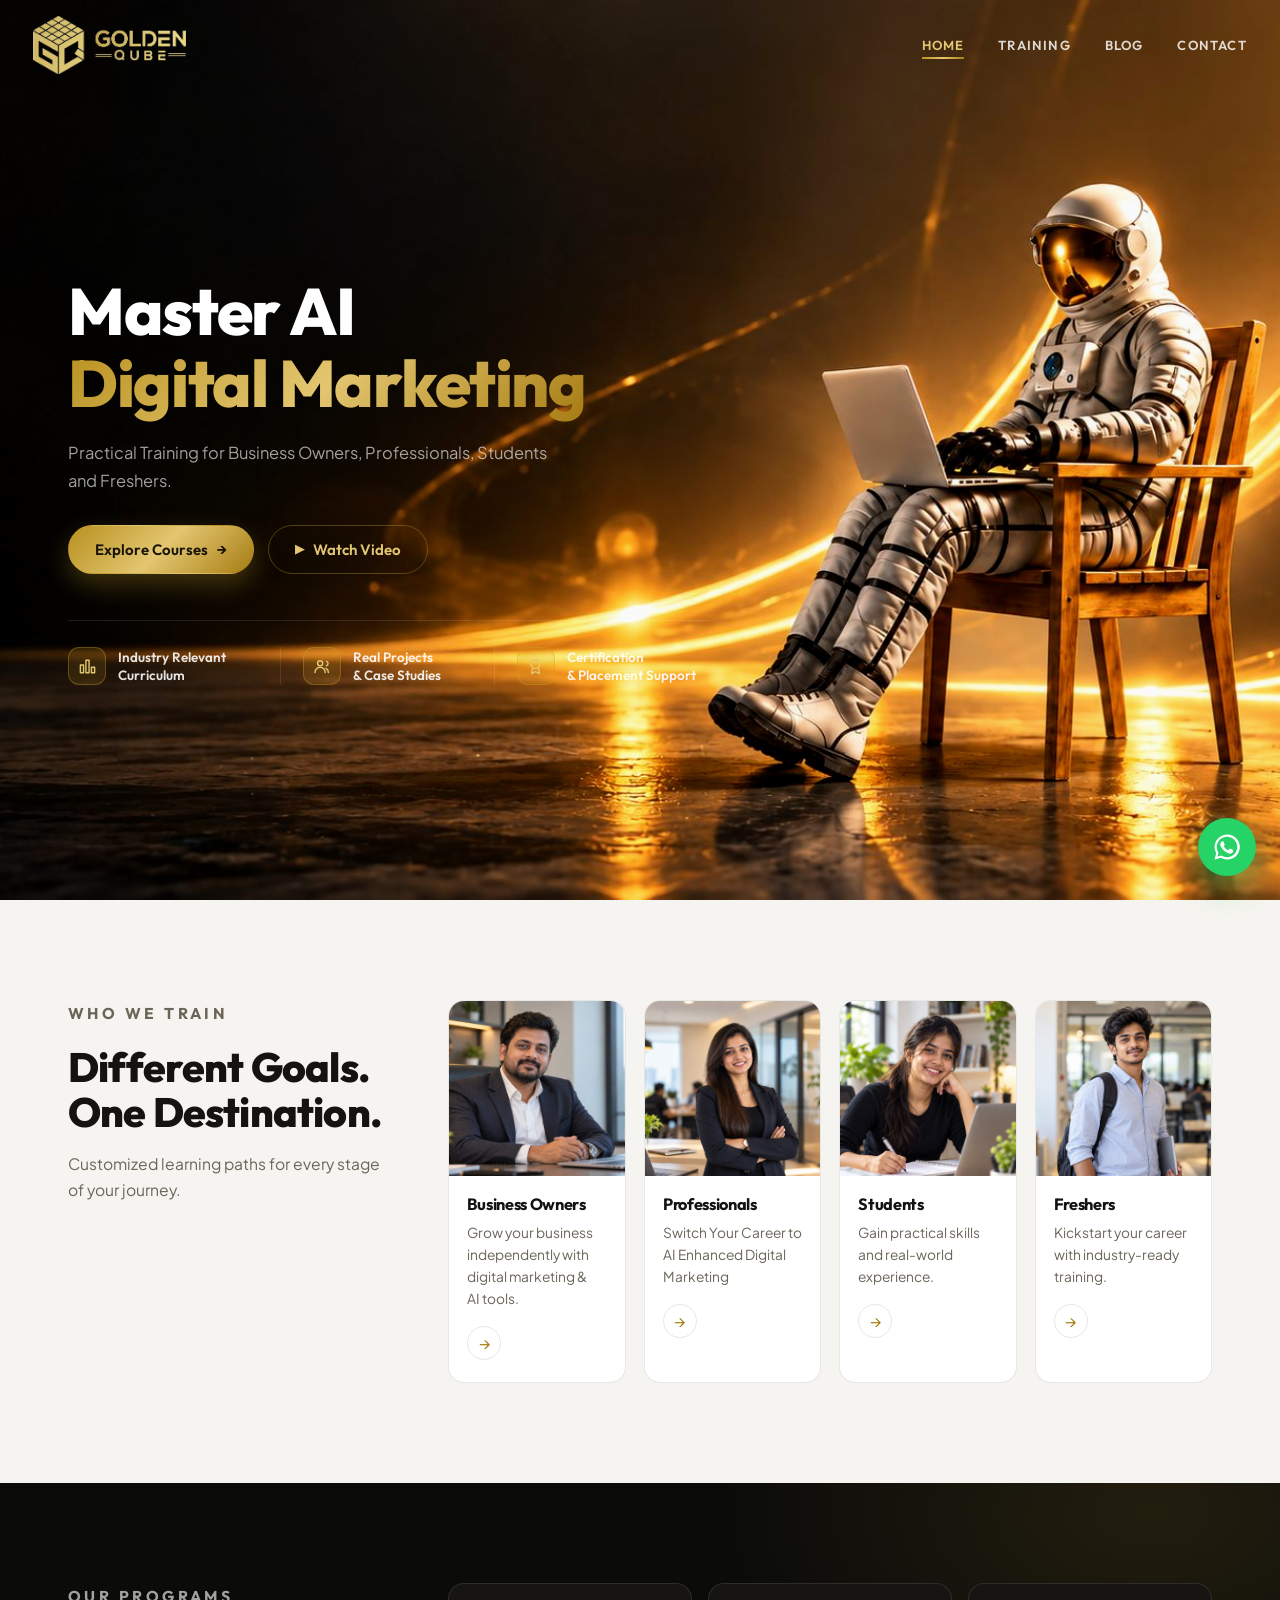
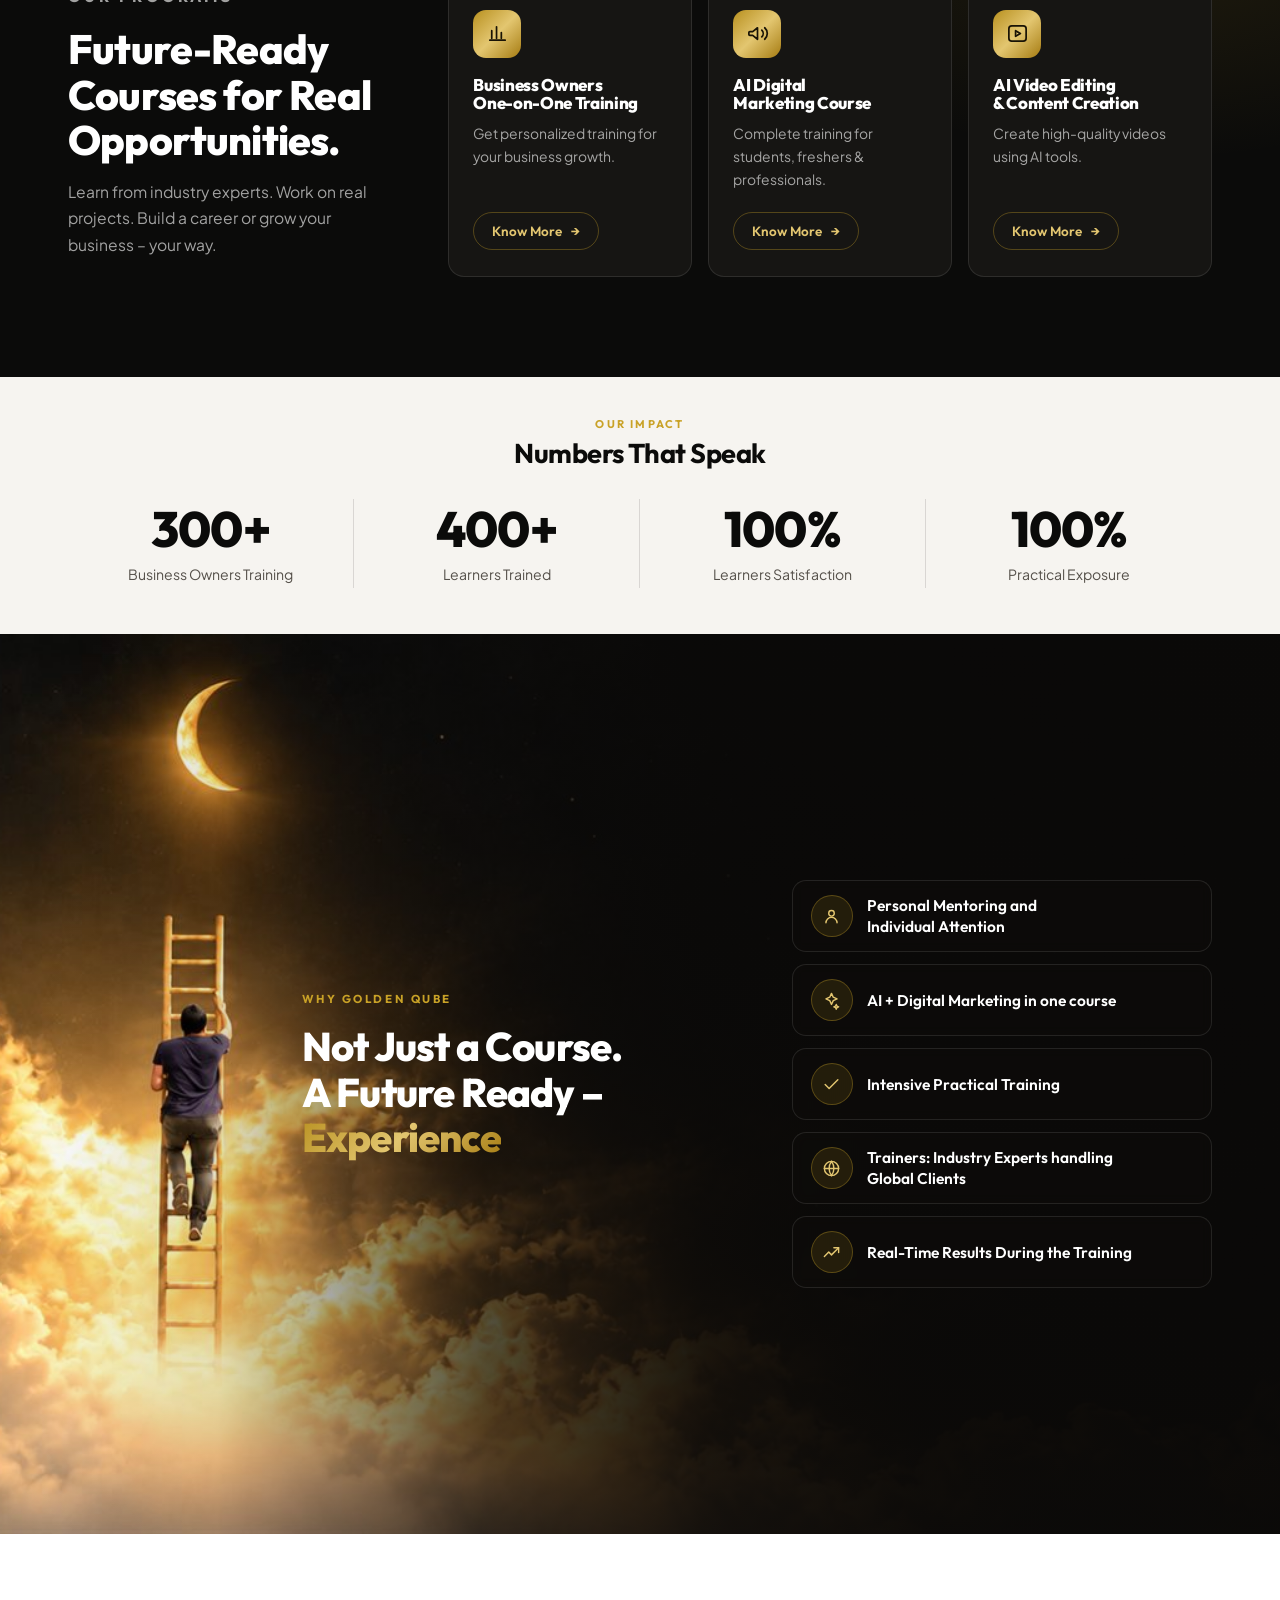
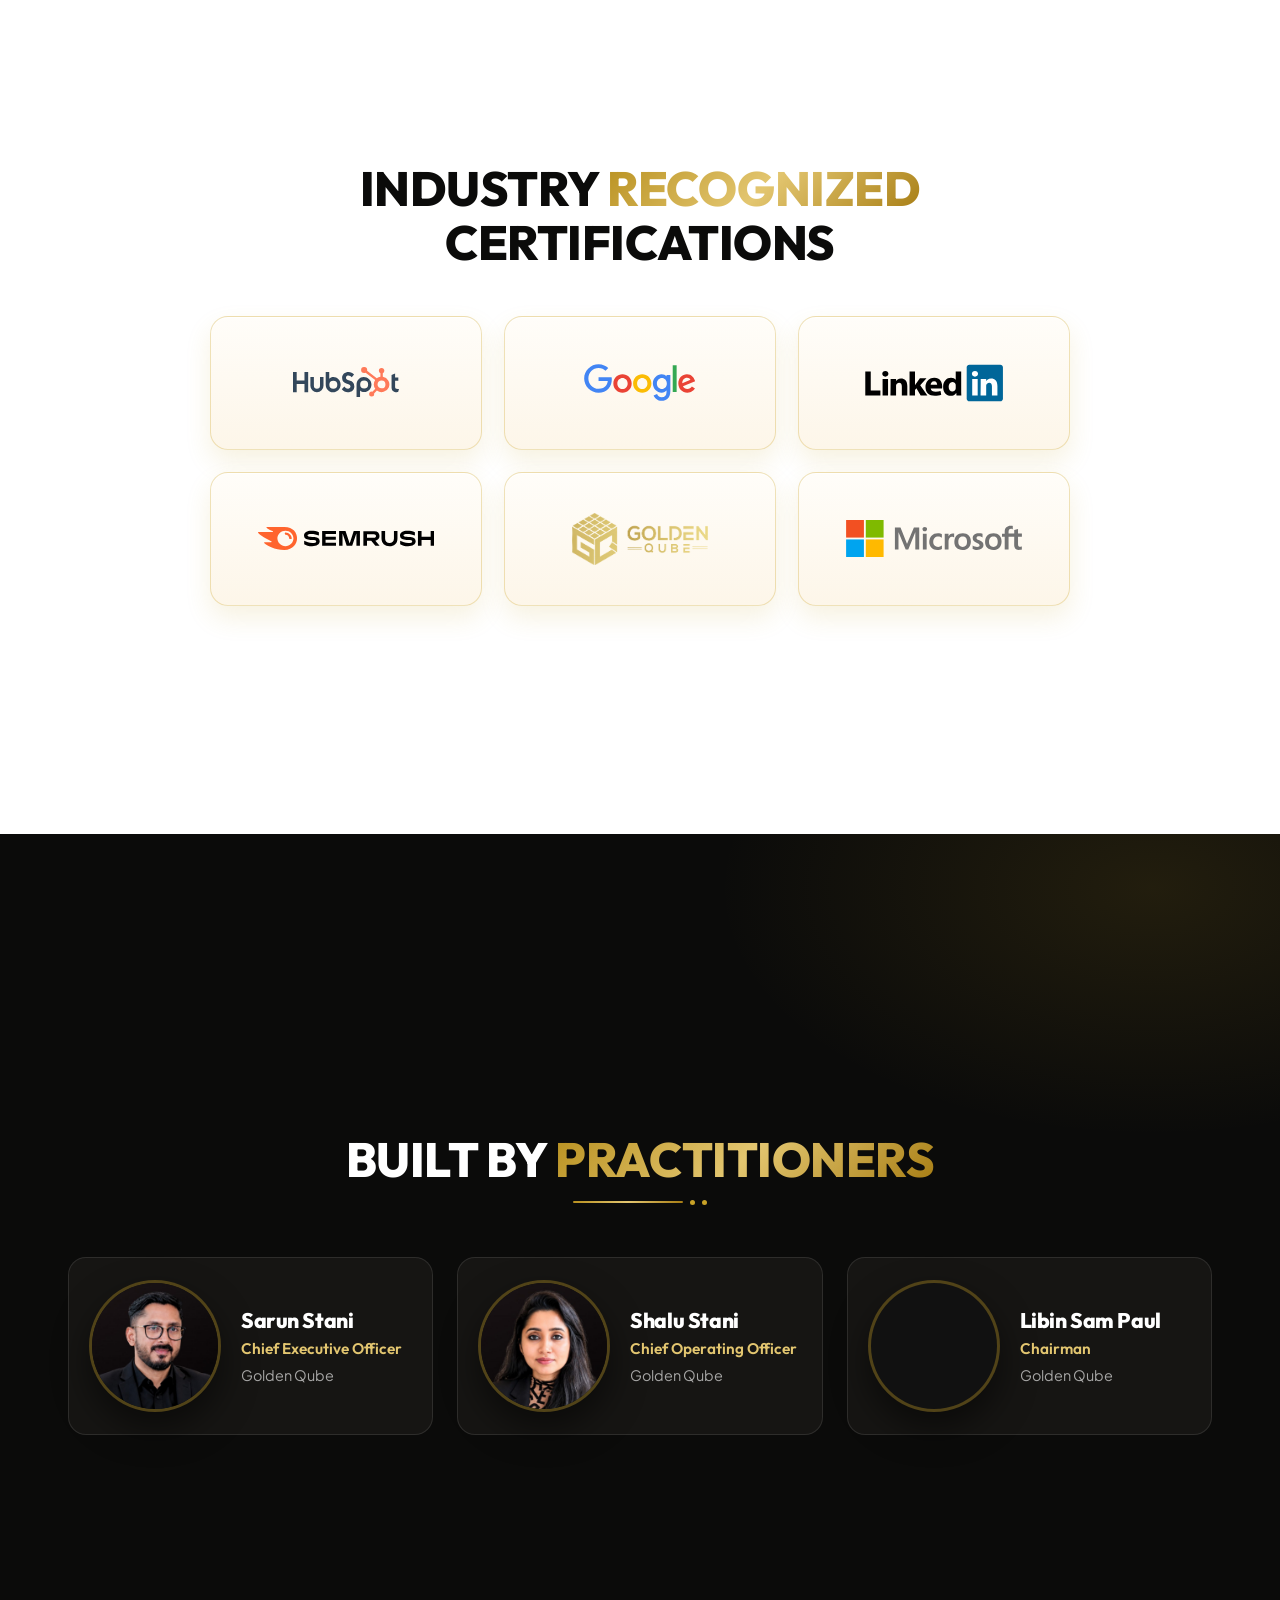
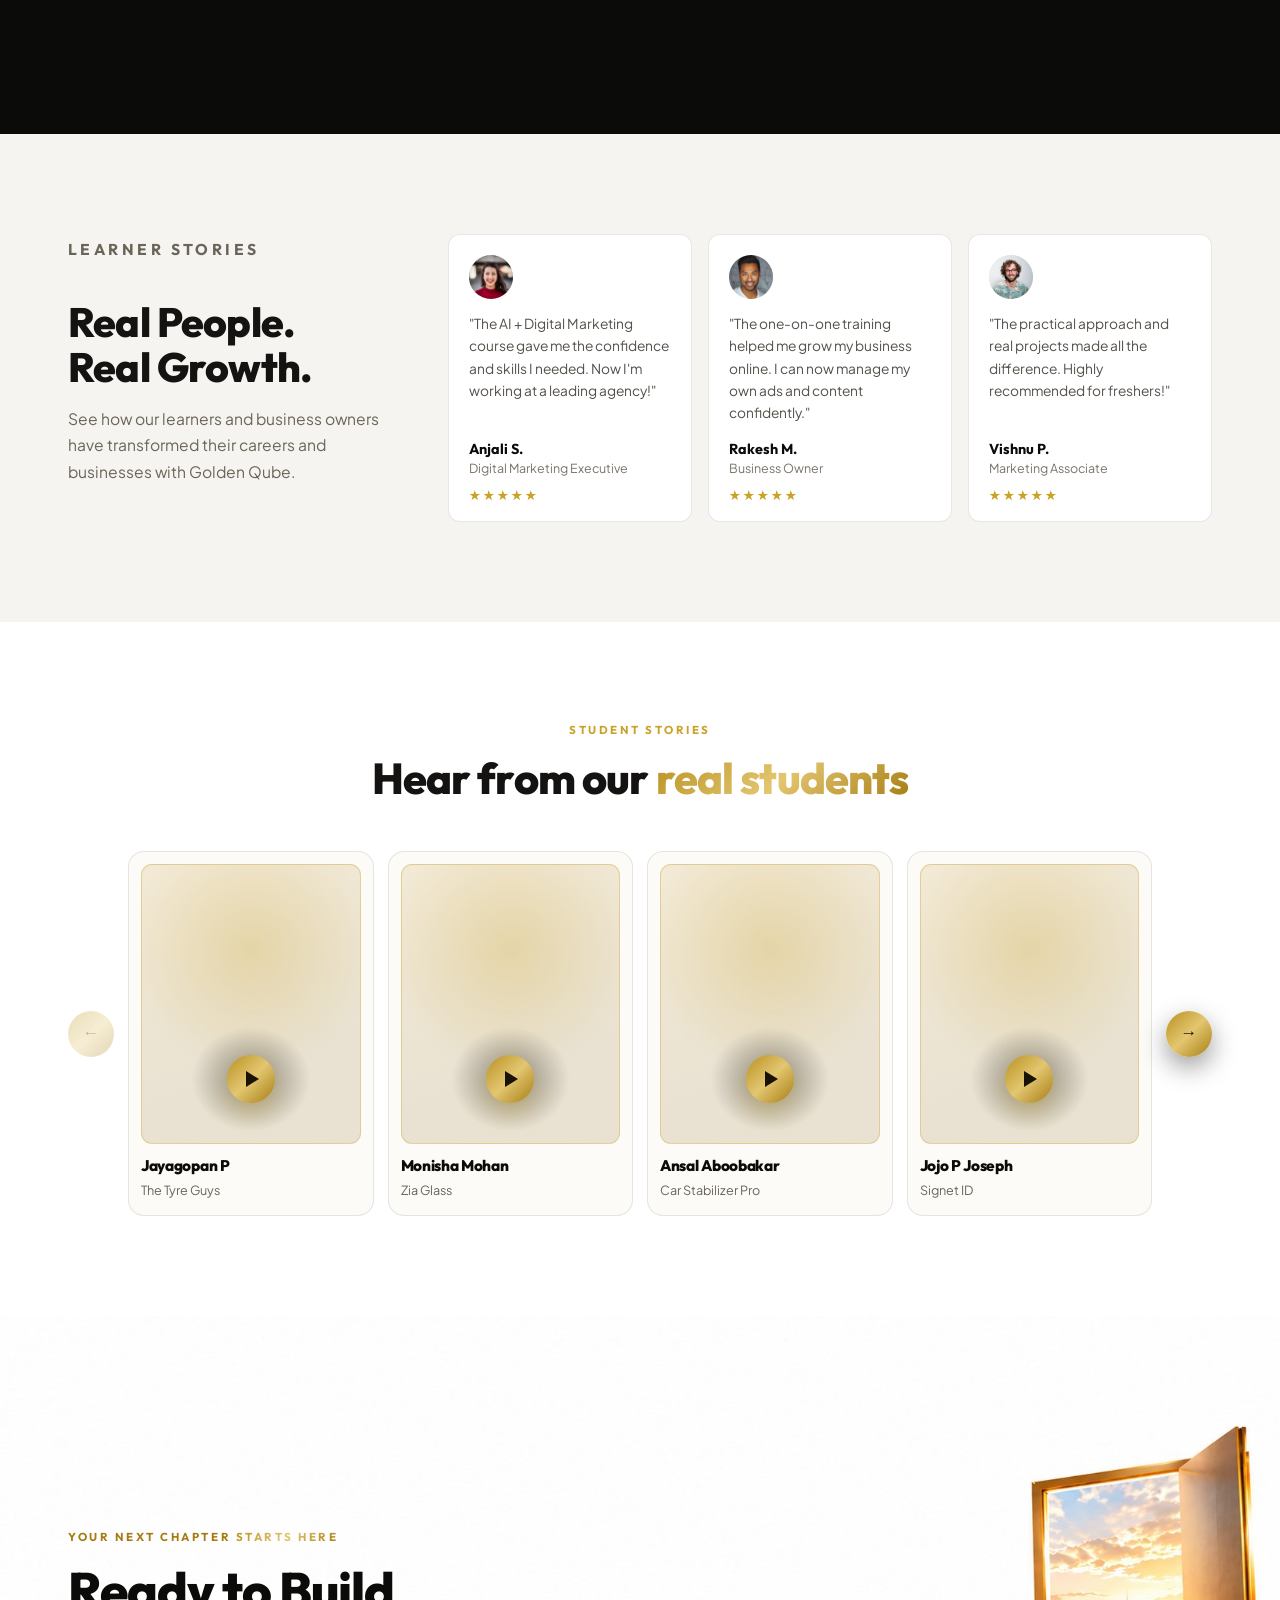
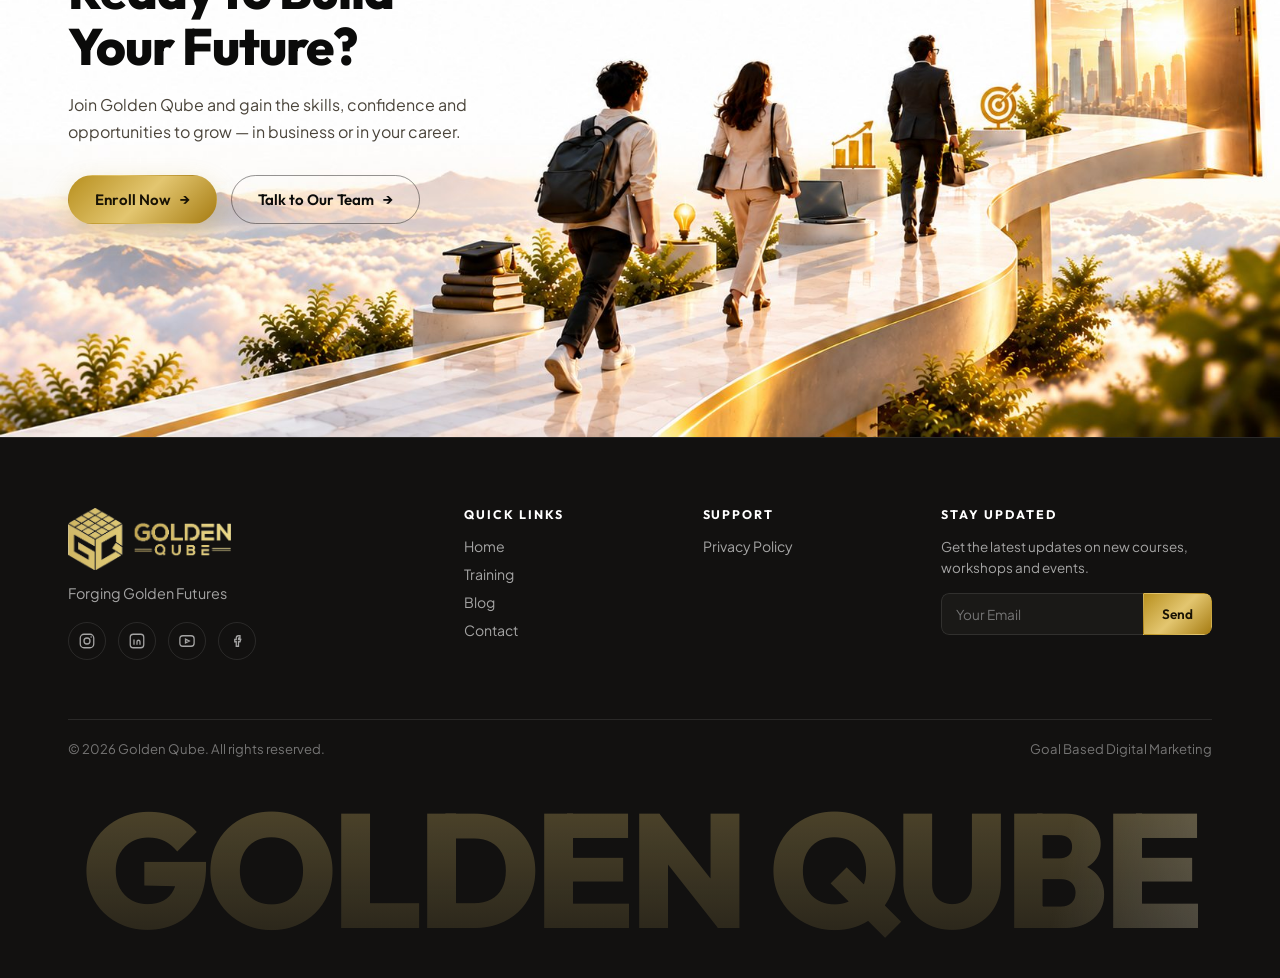
==== commit 3a004296: "Talk to Our Team: real phone number on the call icon" ====
--- a/index.html
+++ b/index.html
@@ -410,8 +410,8 @@
           </button>
 
           <div class="contact-opts" id="talk-opts" role="menu" aria-labelledby="talk-btn">
-            <!-- replace the number below with your real phone / WhatsApp number -->
-            <a href="tel:+910000000000" role="menuitem" aria-label="Call us" title="Call us">
+            <a href="tel:+917592895883" role="menuitem"
+               aria-label="Call us on +91 7592 895 883" title="Call +91 7592 895 883">
               <svg viewBox="0 0 24 24" fill="none" stroke="currentColor" stroke-width="1.8" stroke-linecap="round" stroke-linejoin="round"><path d="M6.6 10.8a15 15 0 0 0 6.6 6.6l2.2-2.2a1.2 1.2 0 0 1 1.2-.3 13 13 0 0 0 4 .7 1.2 1.2 0 0 1 1.2 1.2V20a1.2 1.2 0 0 1-1.2 1.2A18.7 18.7 0 0 1 2.8 3.4 1.2 1.2 0 0 1 4 2.2h3.2a1.2 1.2 0 0 1 1.2 1.2 13 13 0 0 0 .7 4 1.2 1.2 0 0 1-.3 1.2Z"/></svg>
             </a>
 
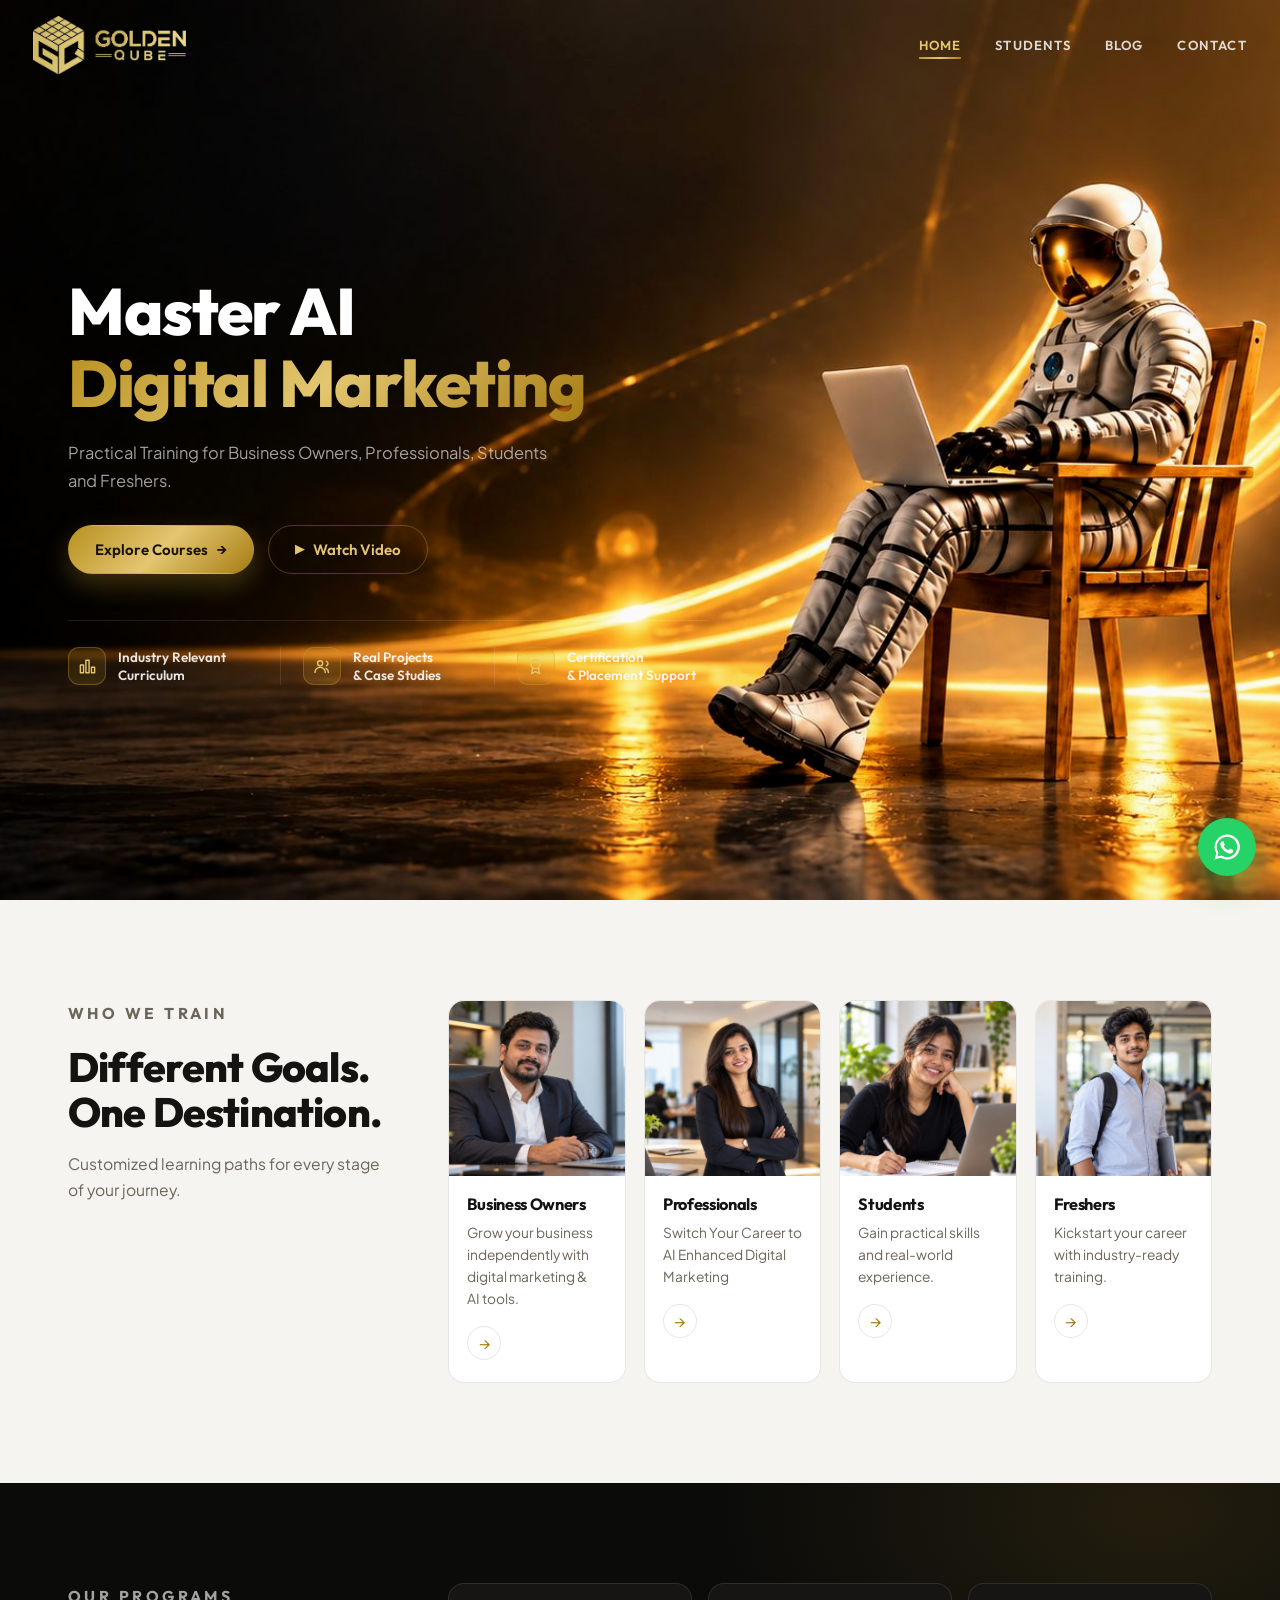
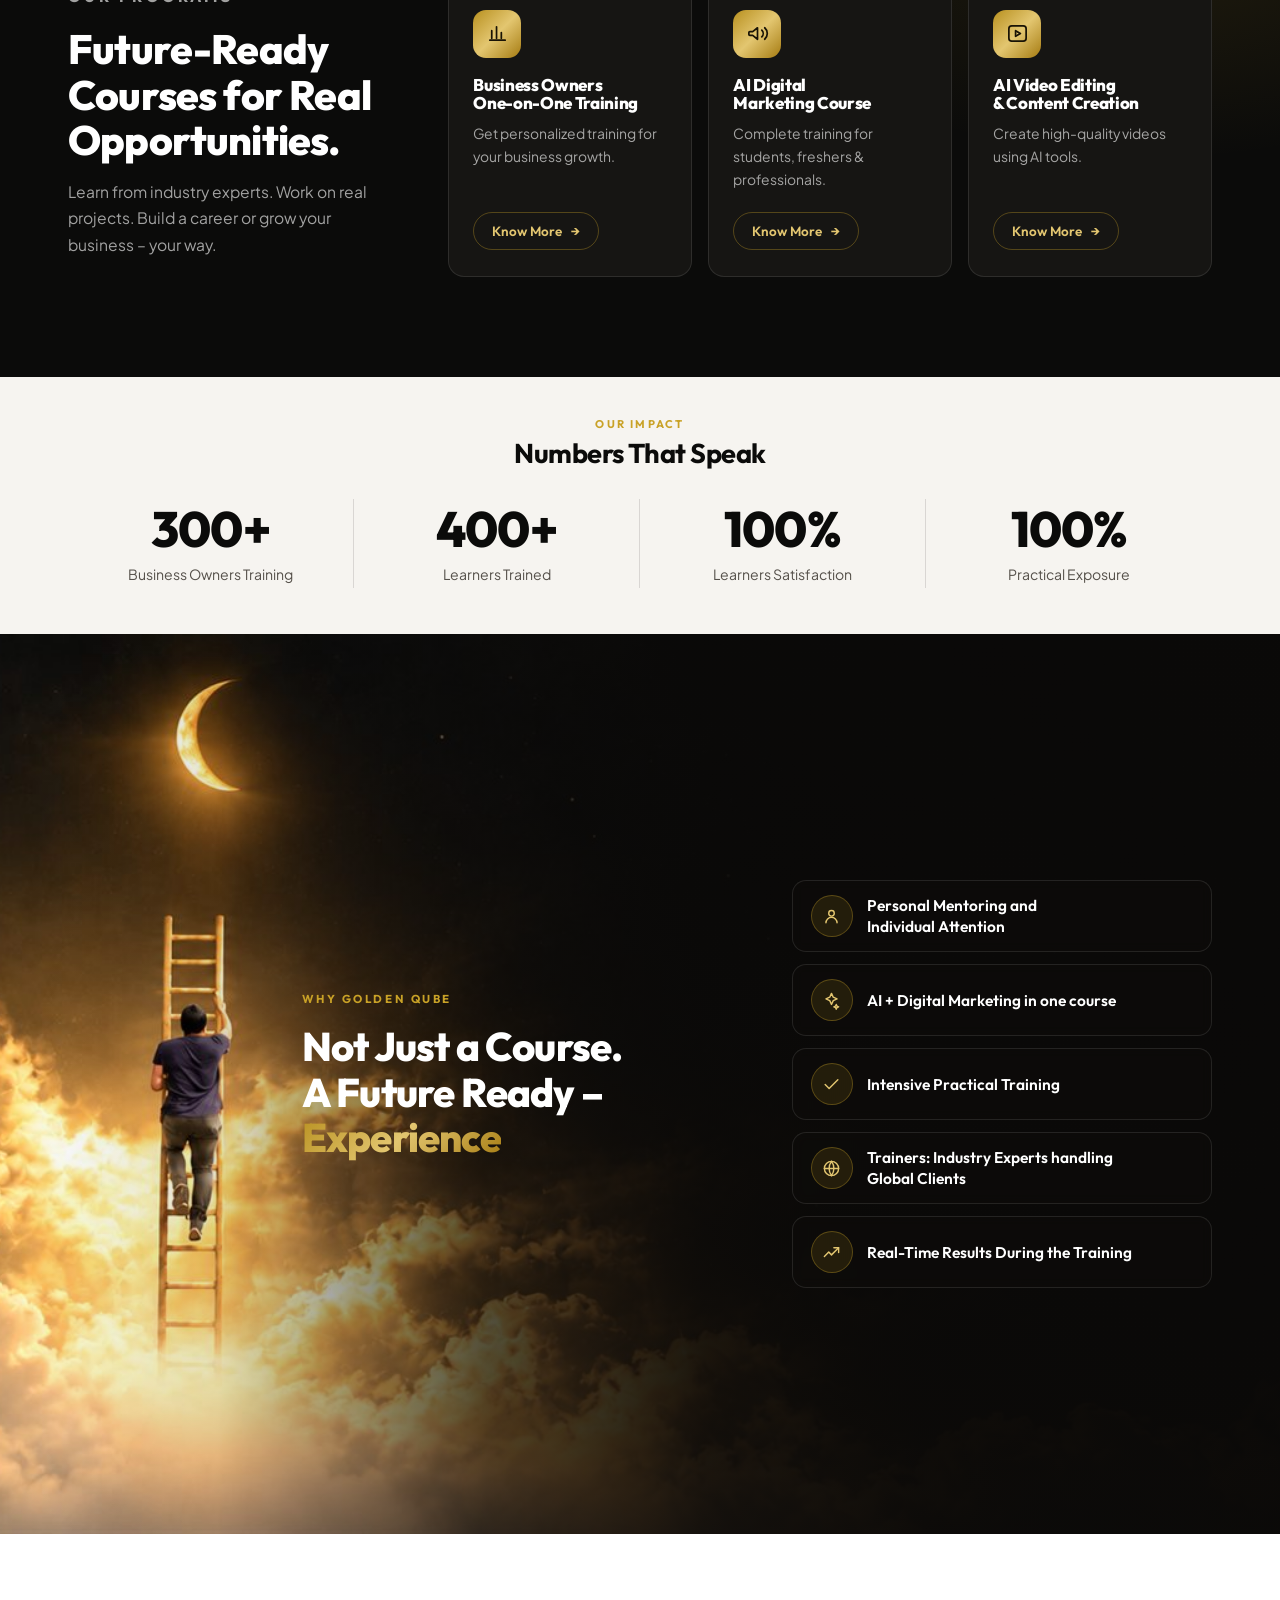
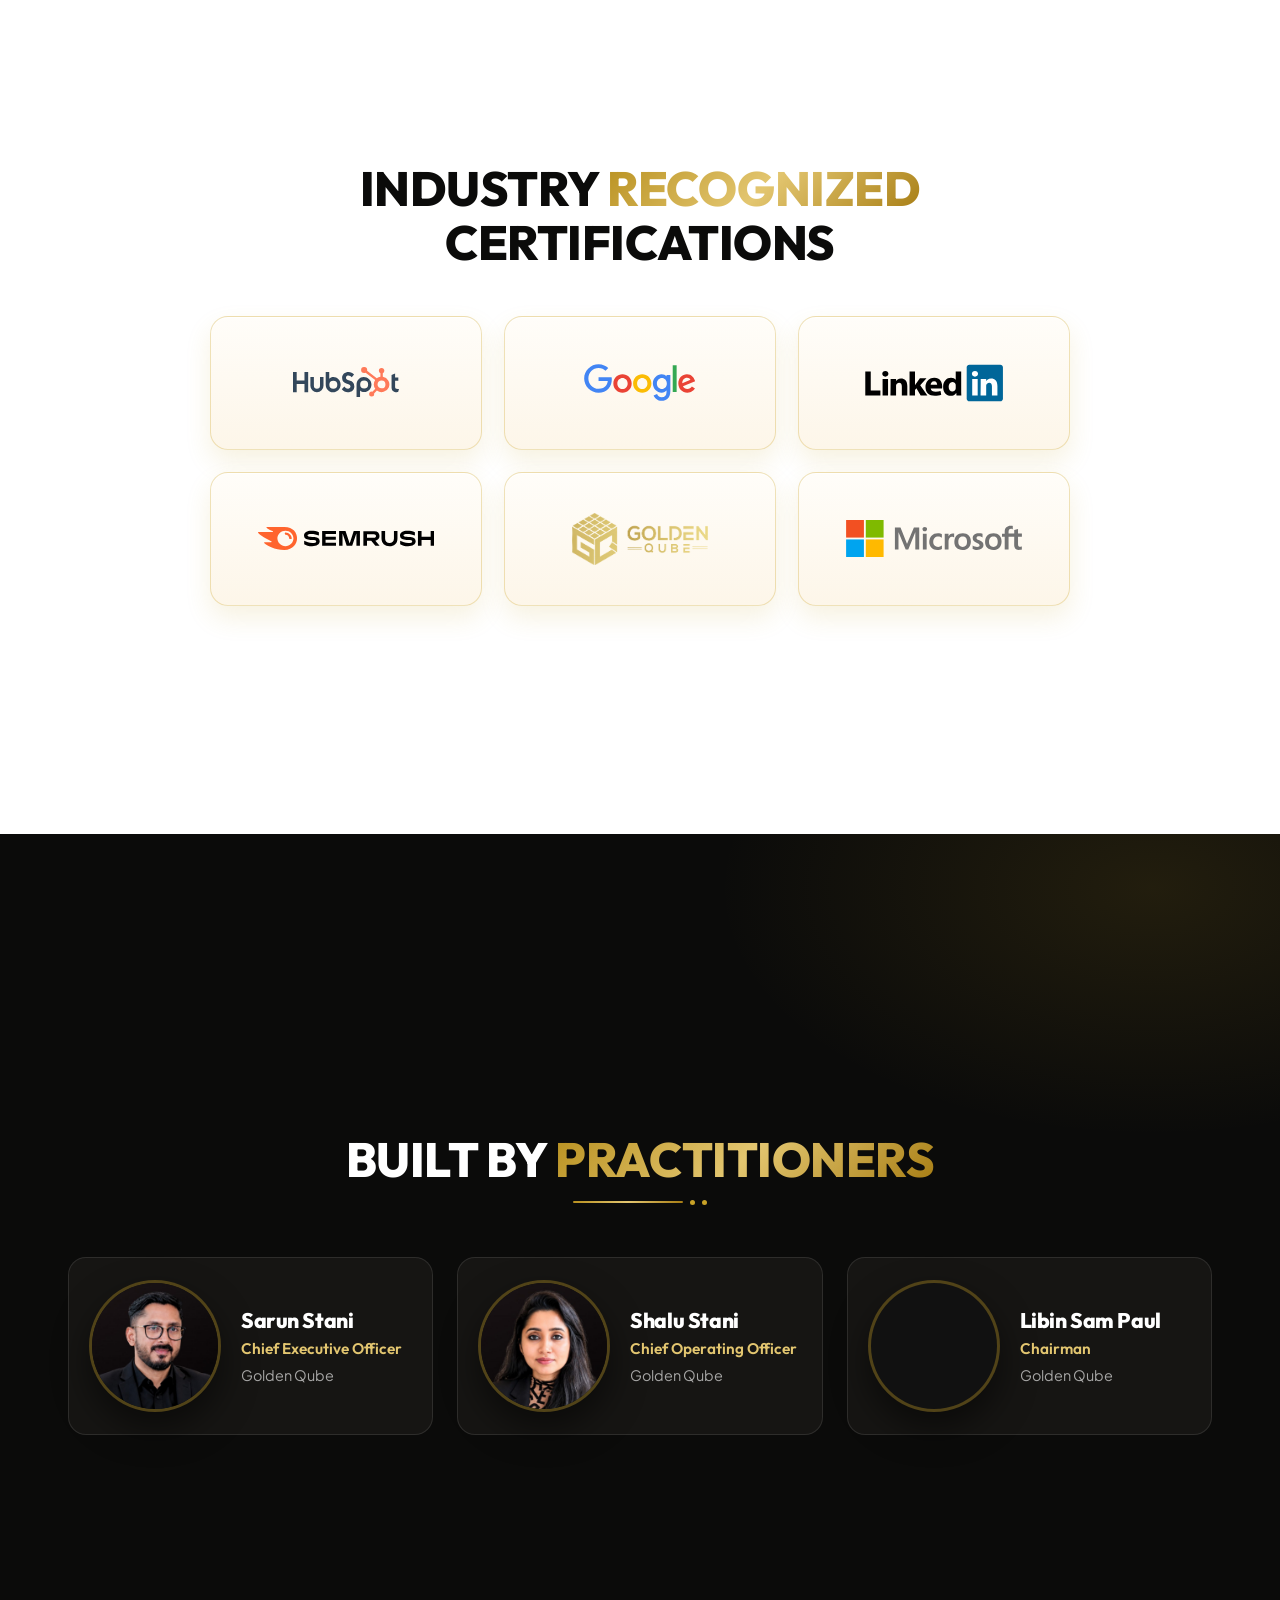
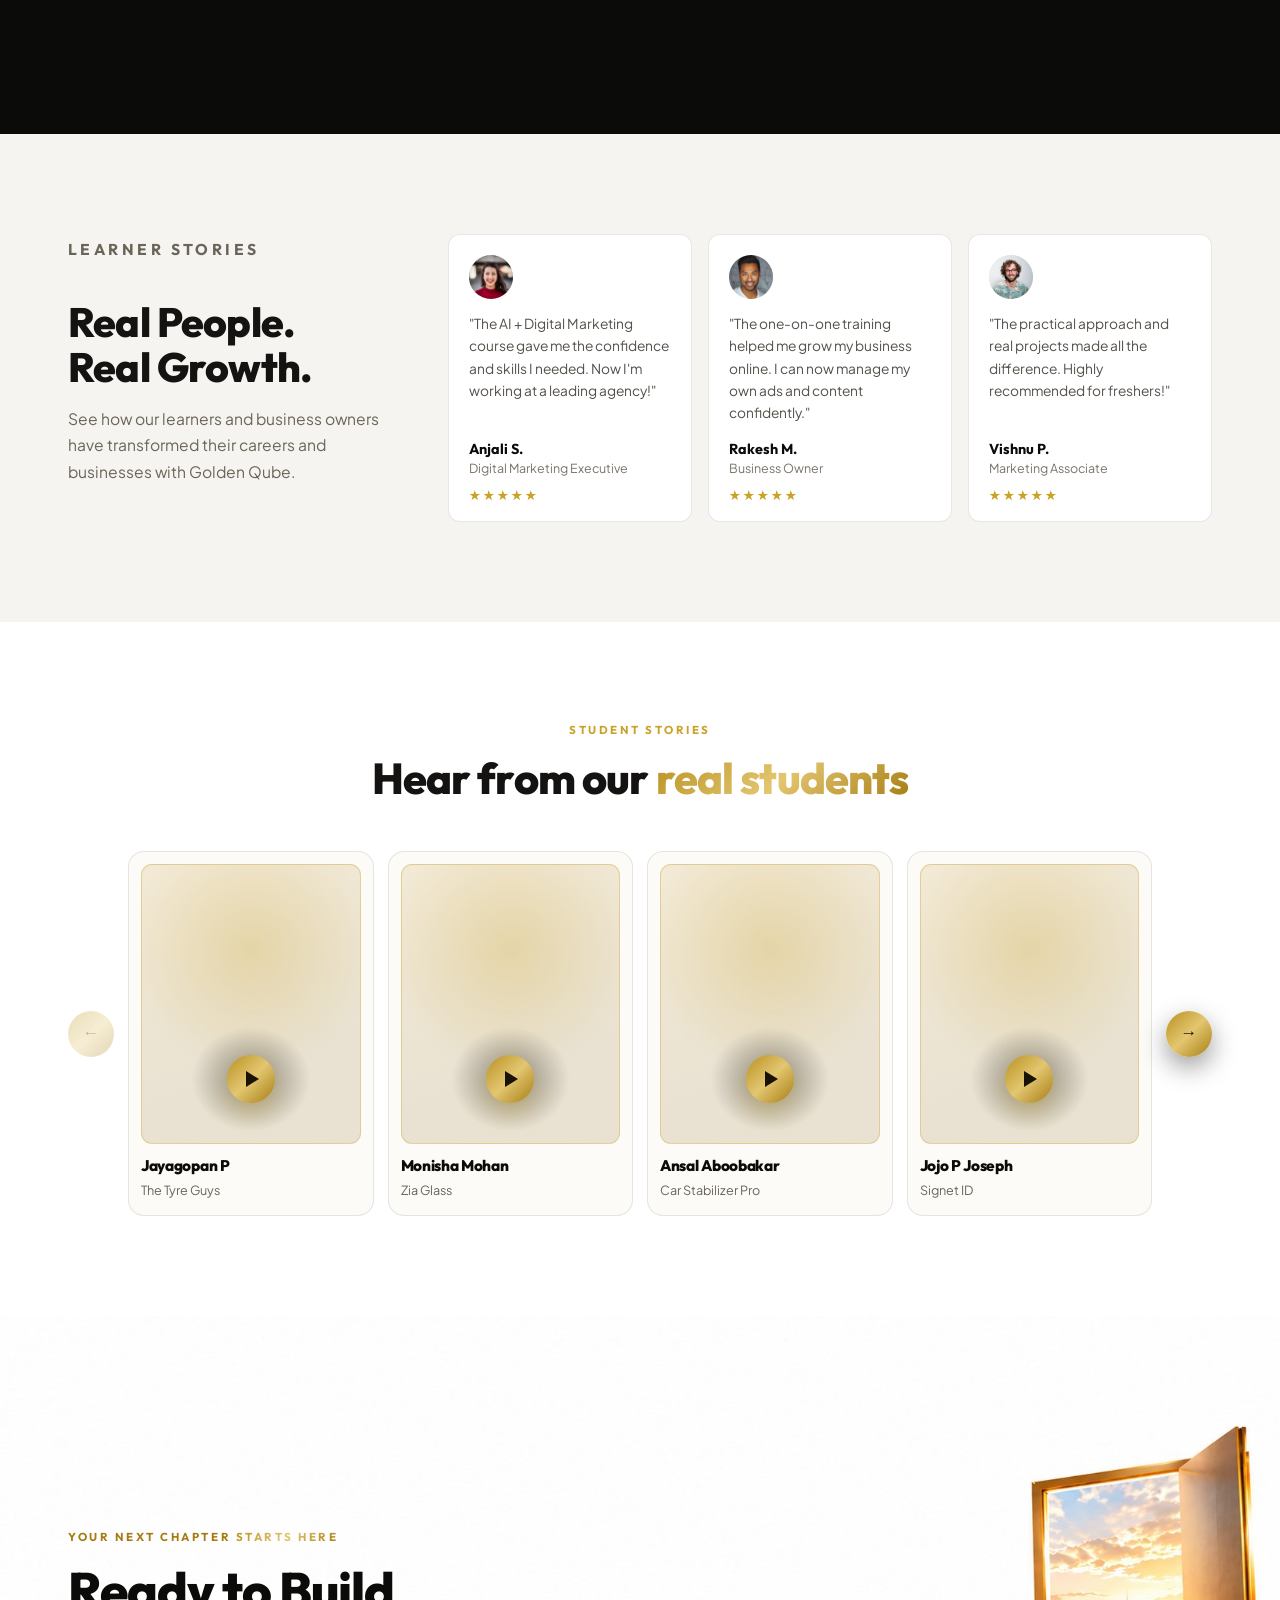
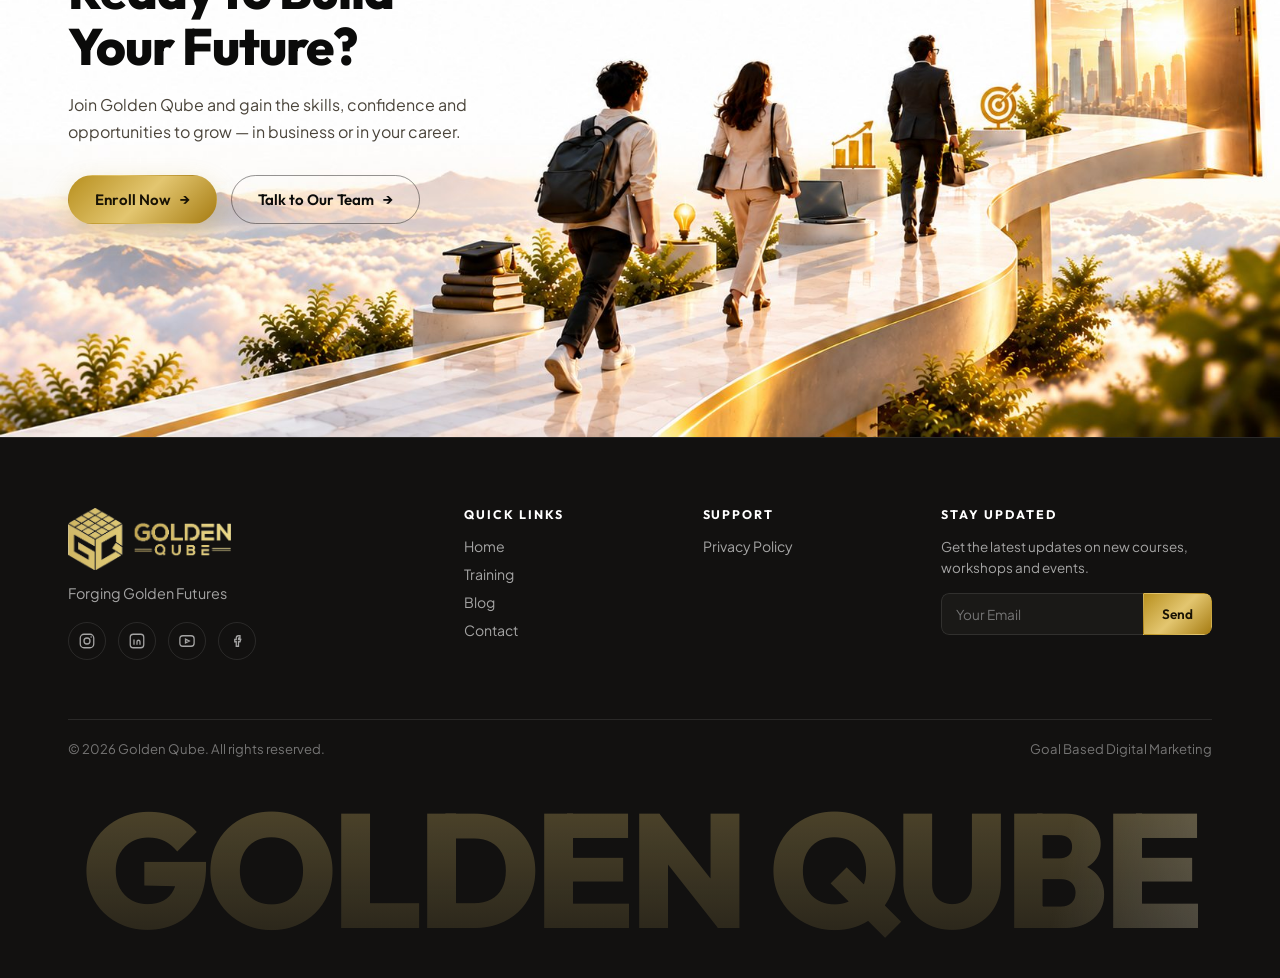
==== commit 617b7354: "Nav: the Training link is now labelled Students" ====
--- a/index.html
+++ b/index.html
@@ -21,7 +21,7 @@
 
     <nav class="nav" id="nav">
       <a href="index.html" class="active">Home</a>
-      <a href="training.html">Training</a>
+      <a href="training.html">Students</a>
       <a href="blog.html">Blog</a>
       <a href="contact.html">Contact</a>
     </nav>    <button class="burger" id="burger" aria-label="Menu" aria-expanded="false">
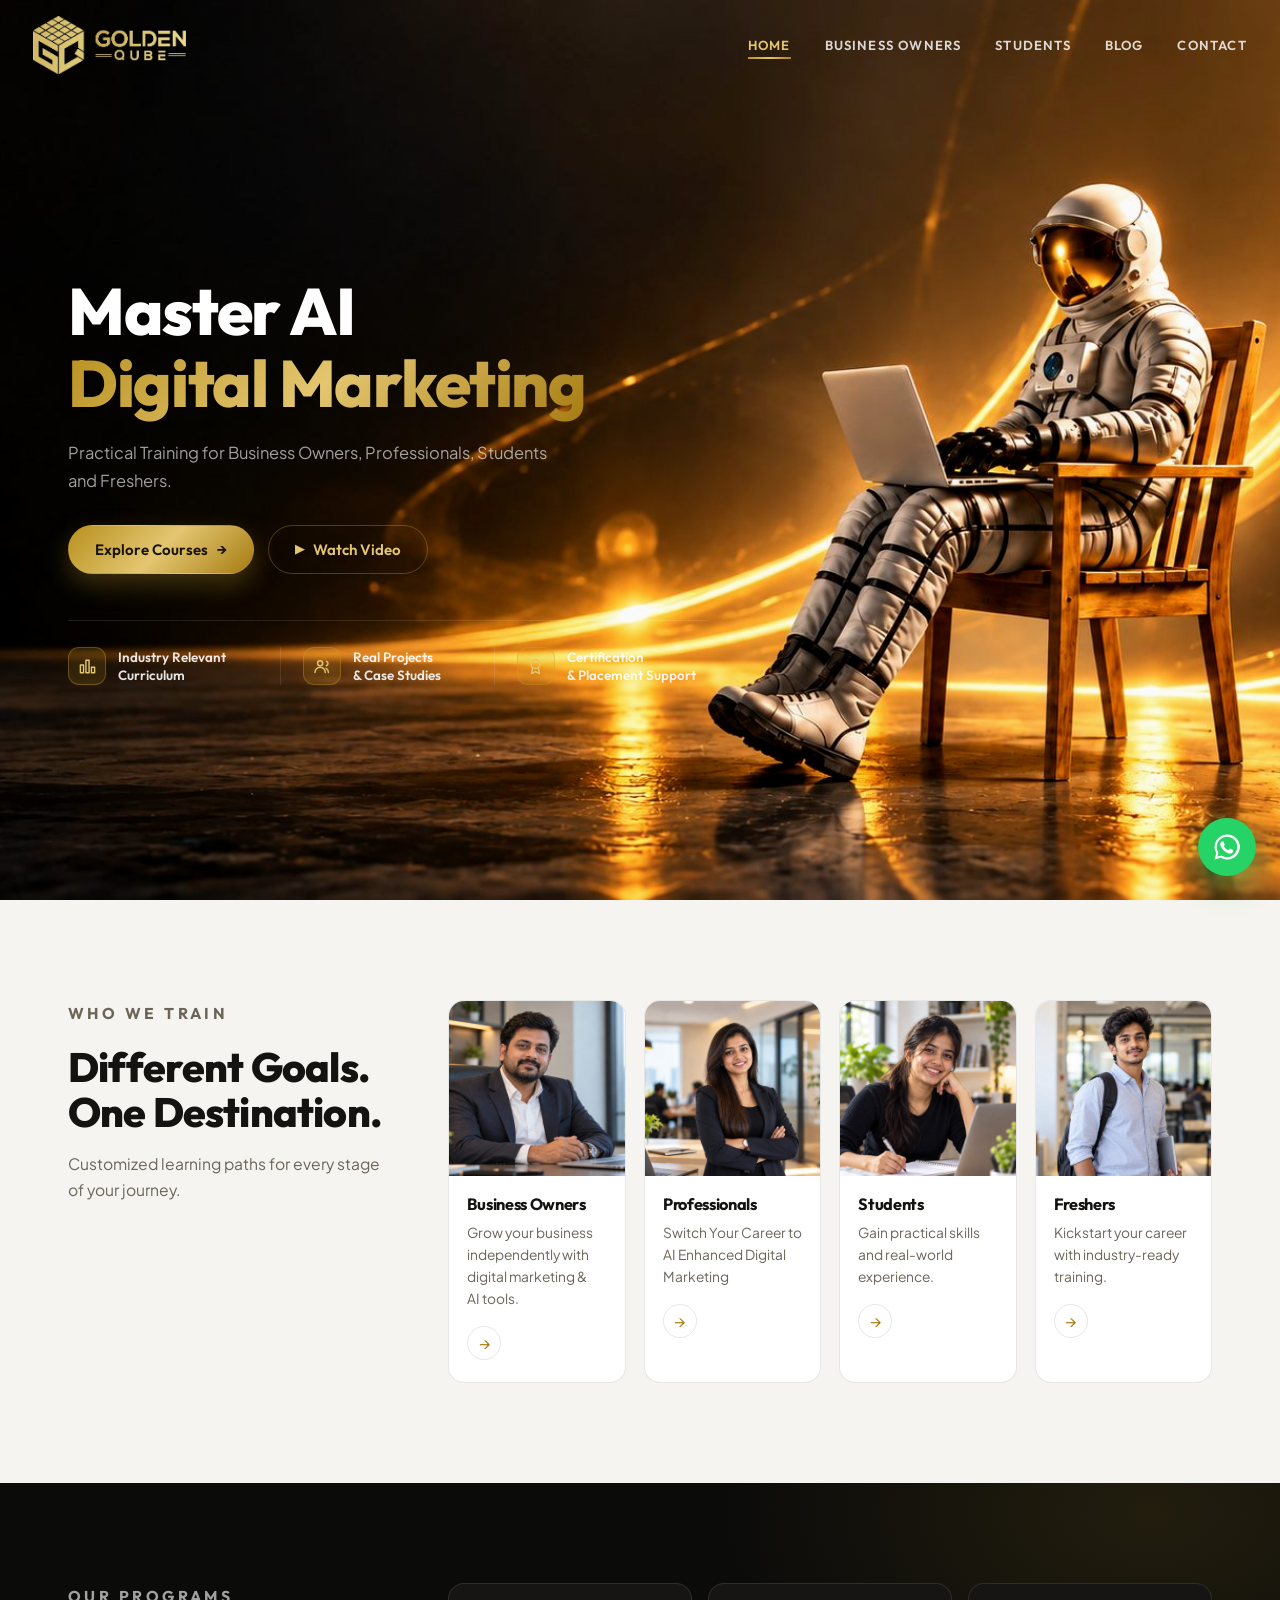
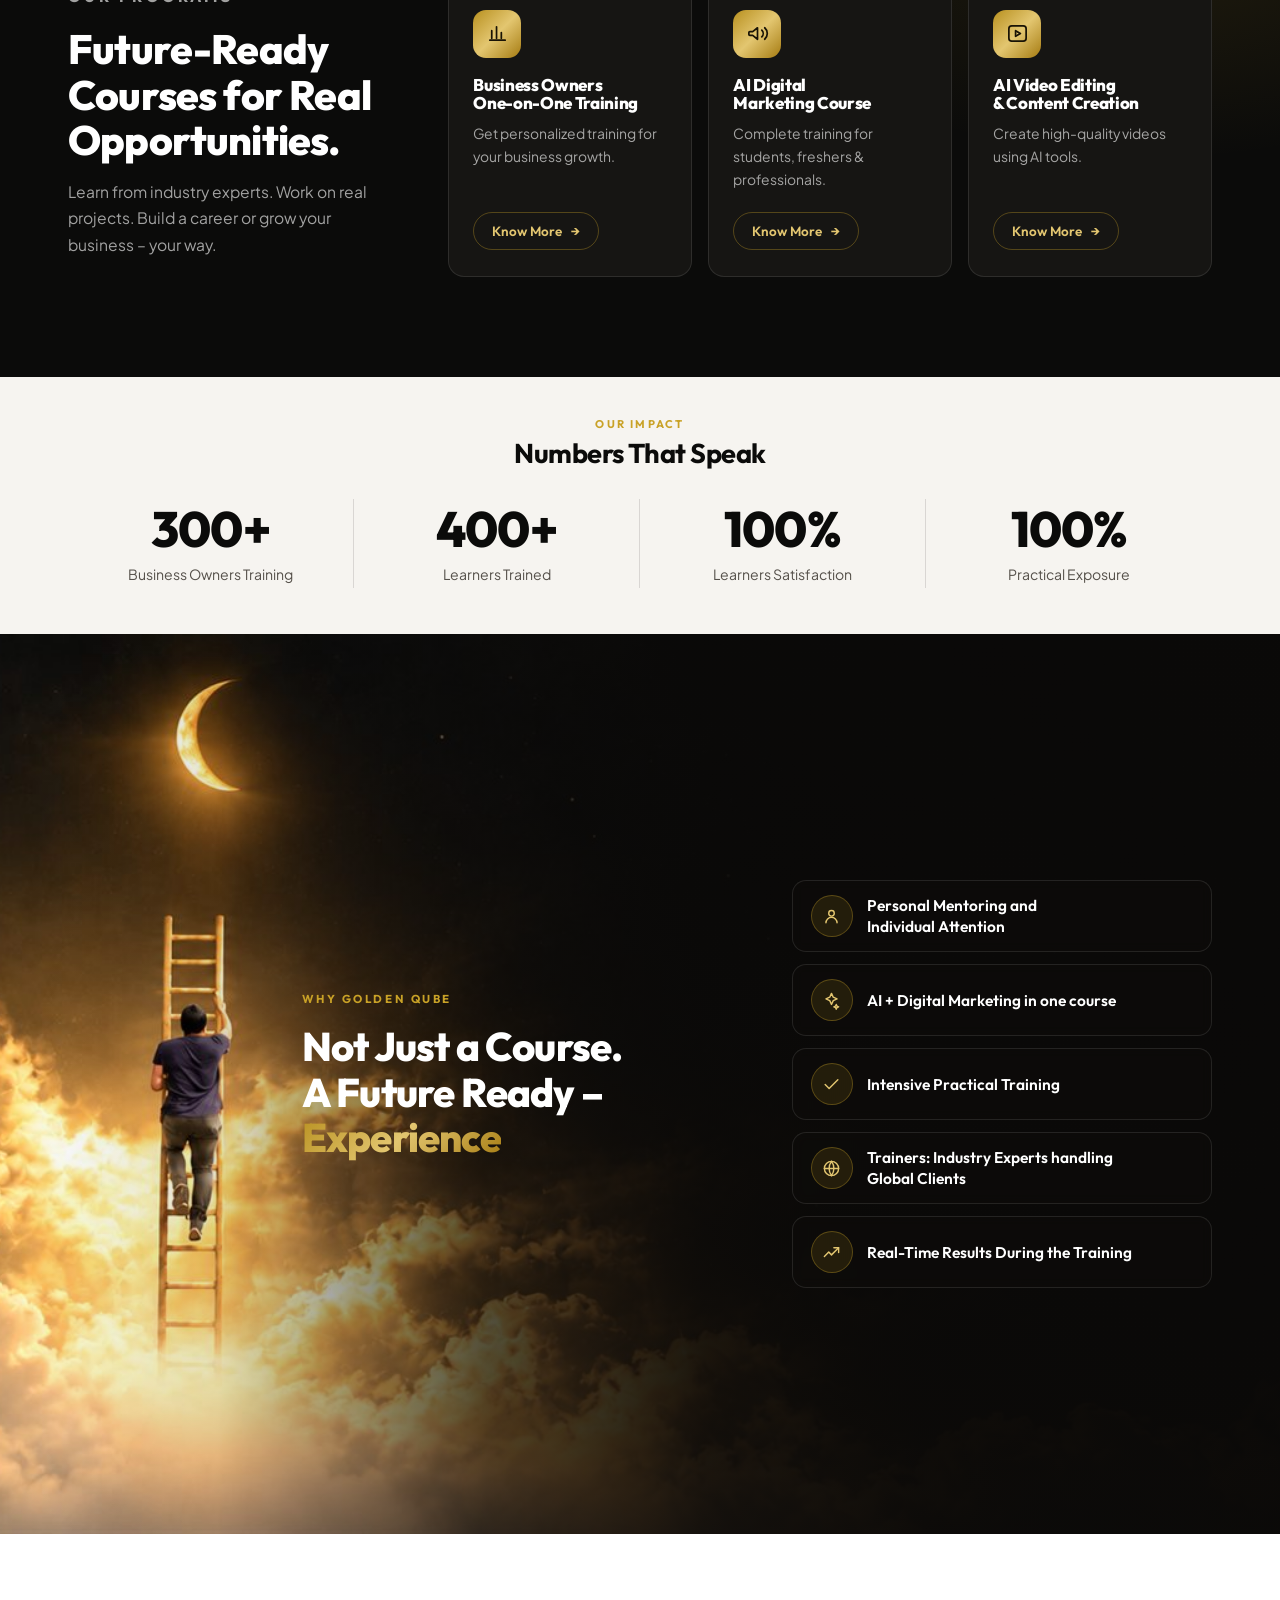
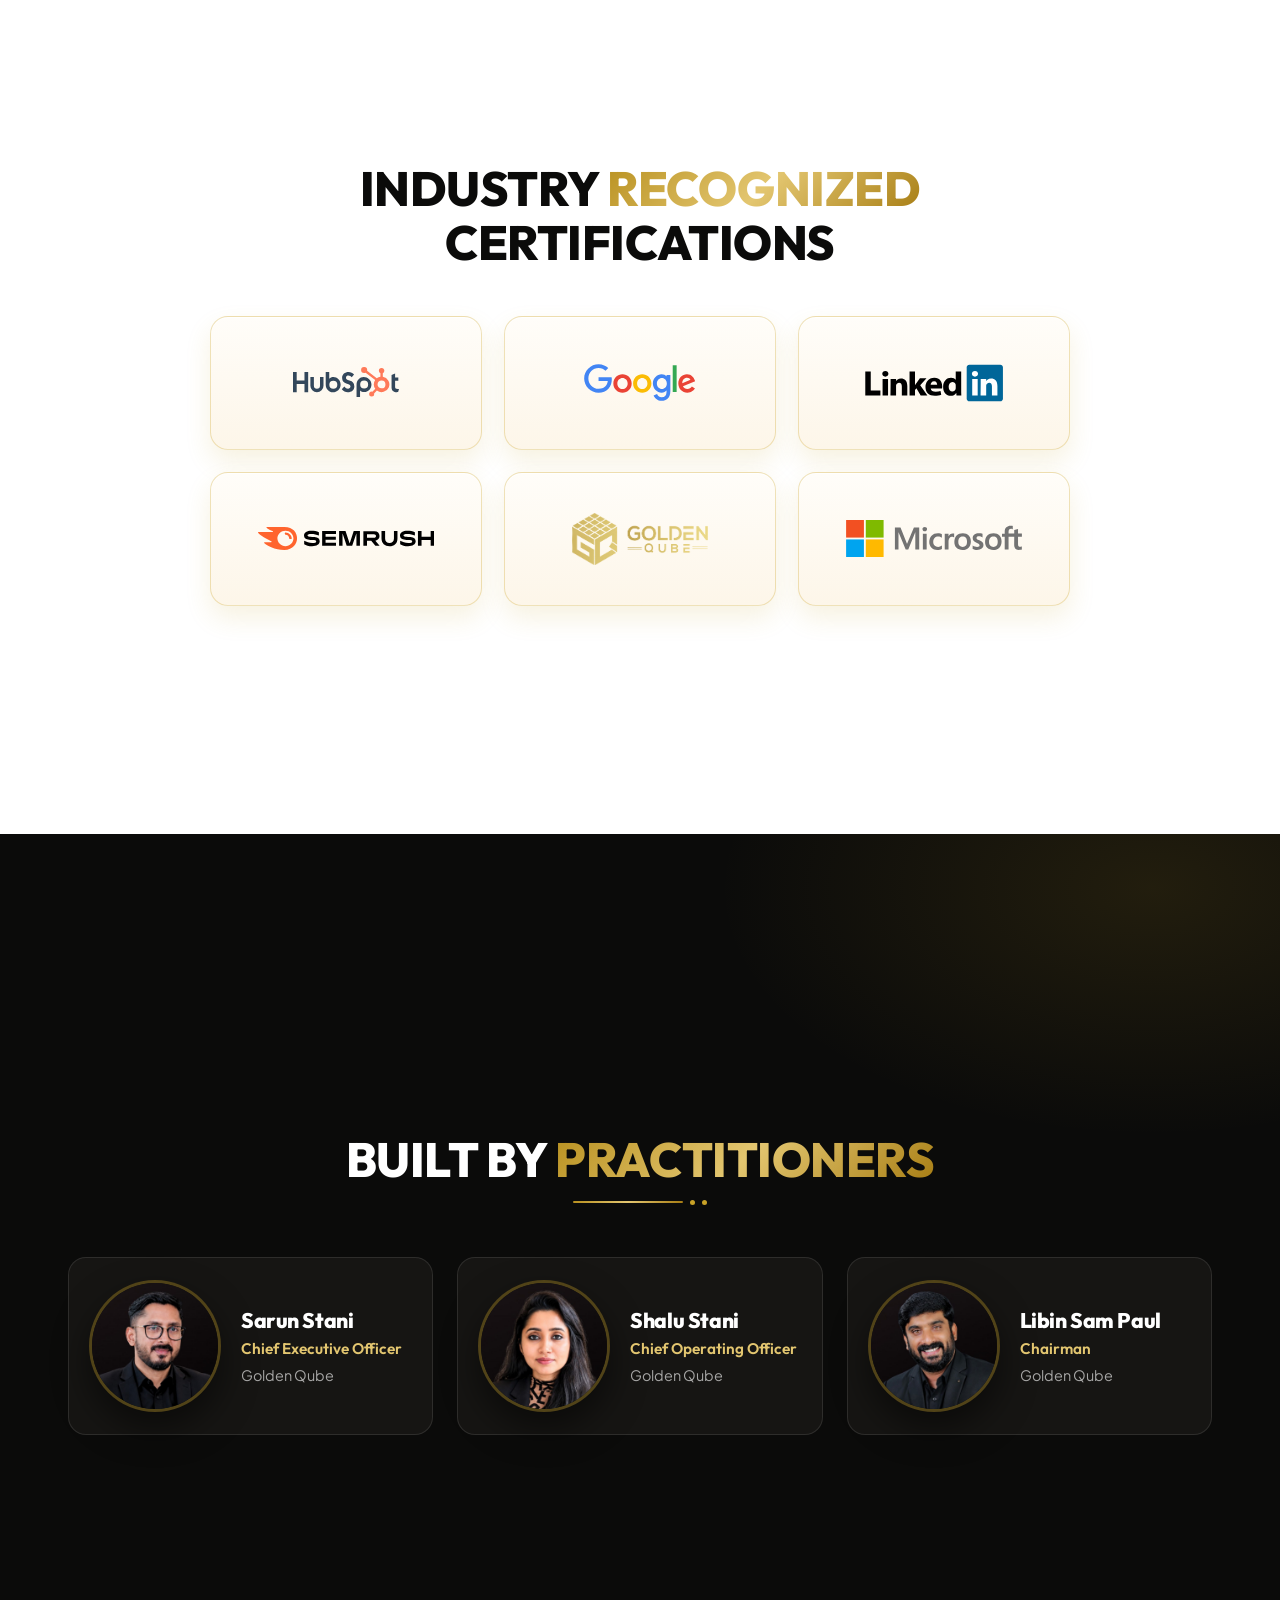
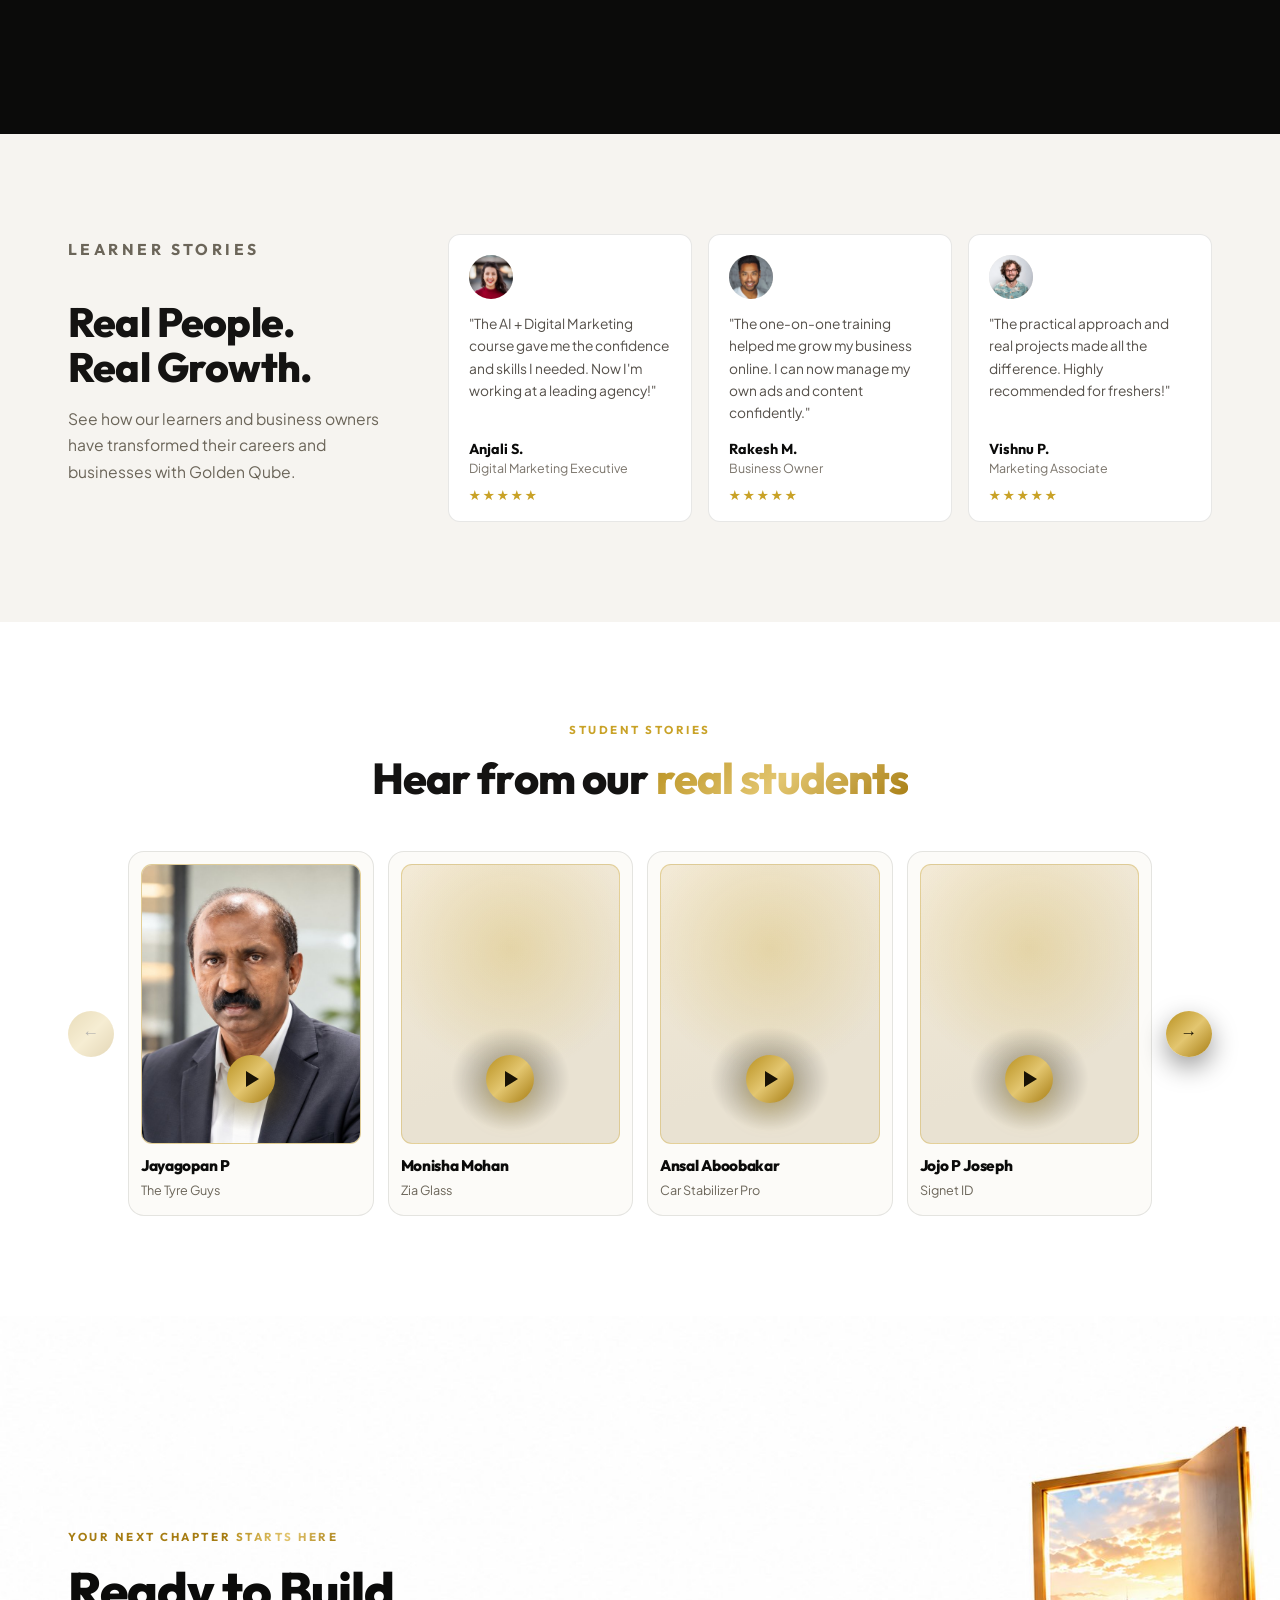
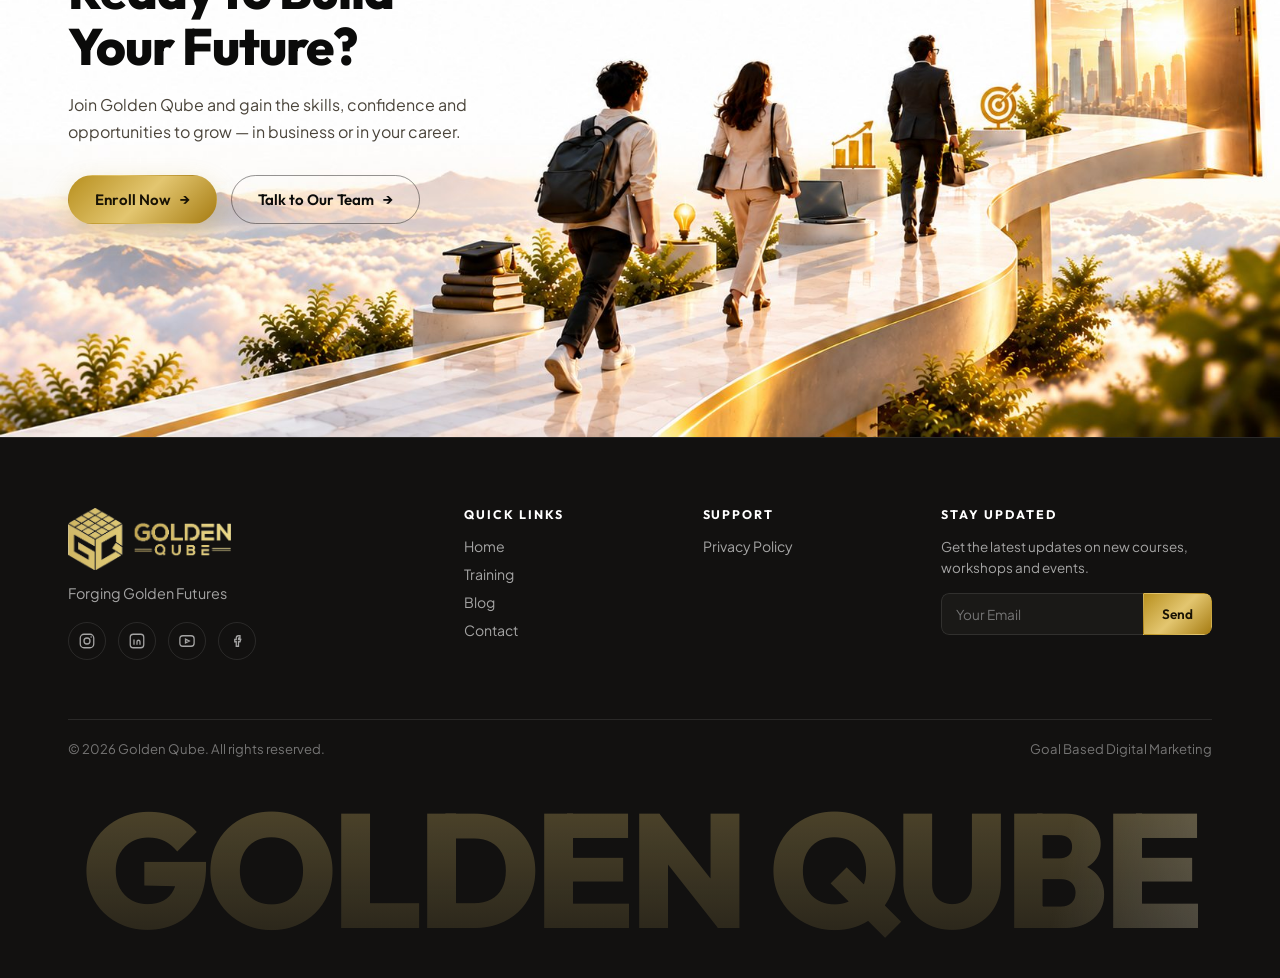
==== commit 03fb8275: "Business Owners: a page of their own The home page sent business owners to the Students training pag" ====
--- a/index.html
+++ b/index.html
@@ -21,6 +21,7 @@
 
     <nav class="nav" id="nav">
       <a href="index.html" class="active">Home</a>
+      <a href="business.html">Business Owners</a>
       <a href="training.html">Students</a>
       <a href="blog.html">Blog</a>
       <a href="contact.html">Contact</a>
@@ -85,7 +86,7 @@
         <div class="card-body">
           <h3>Business Owners</h3>
           <p>Grow your business independently with digital marketing &amp; AI tools.</p>
-          <a href="training.html" class="arrow" aria-label="Training for business owners">→</a>
+          <a href="business.html" class="arrow" aria-label="Training for business owners">→</a>
         </div>
       </article>
       <article class="card person-card reveal">
@@ -133,7 +134,7 @@
         </span>
         <h3>Business Owners<br>One-on-One Training</h3>
         <p>Get personalized training for your business growth.</p>
-        <a href="training.html" class="btn btn-outline small">Know More <i>&#8594;</i></a>
+        <a href="business.html" class="btn btn-outline small">Know More <i>&#8594;</i></a>
       </article>
 
       <article class="card program reveal">
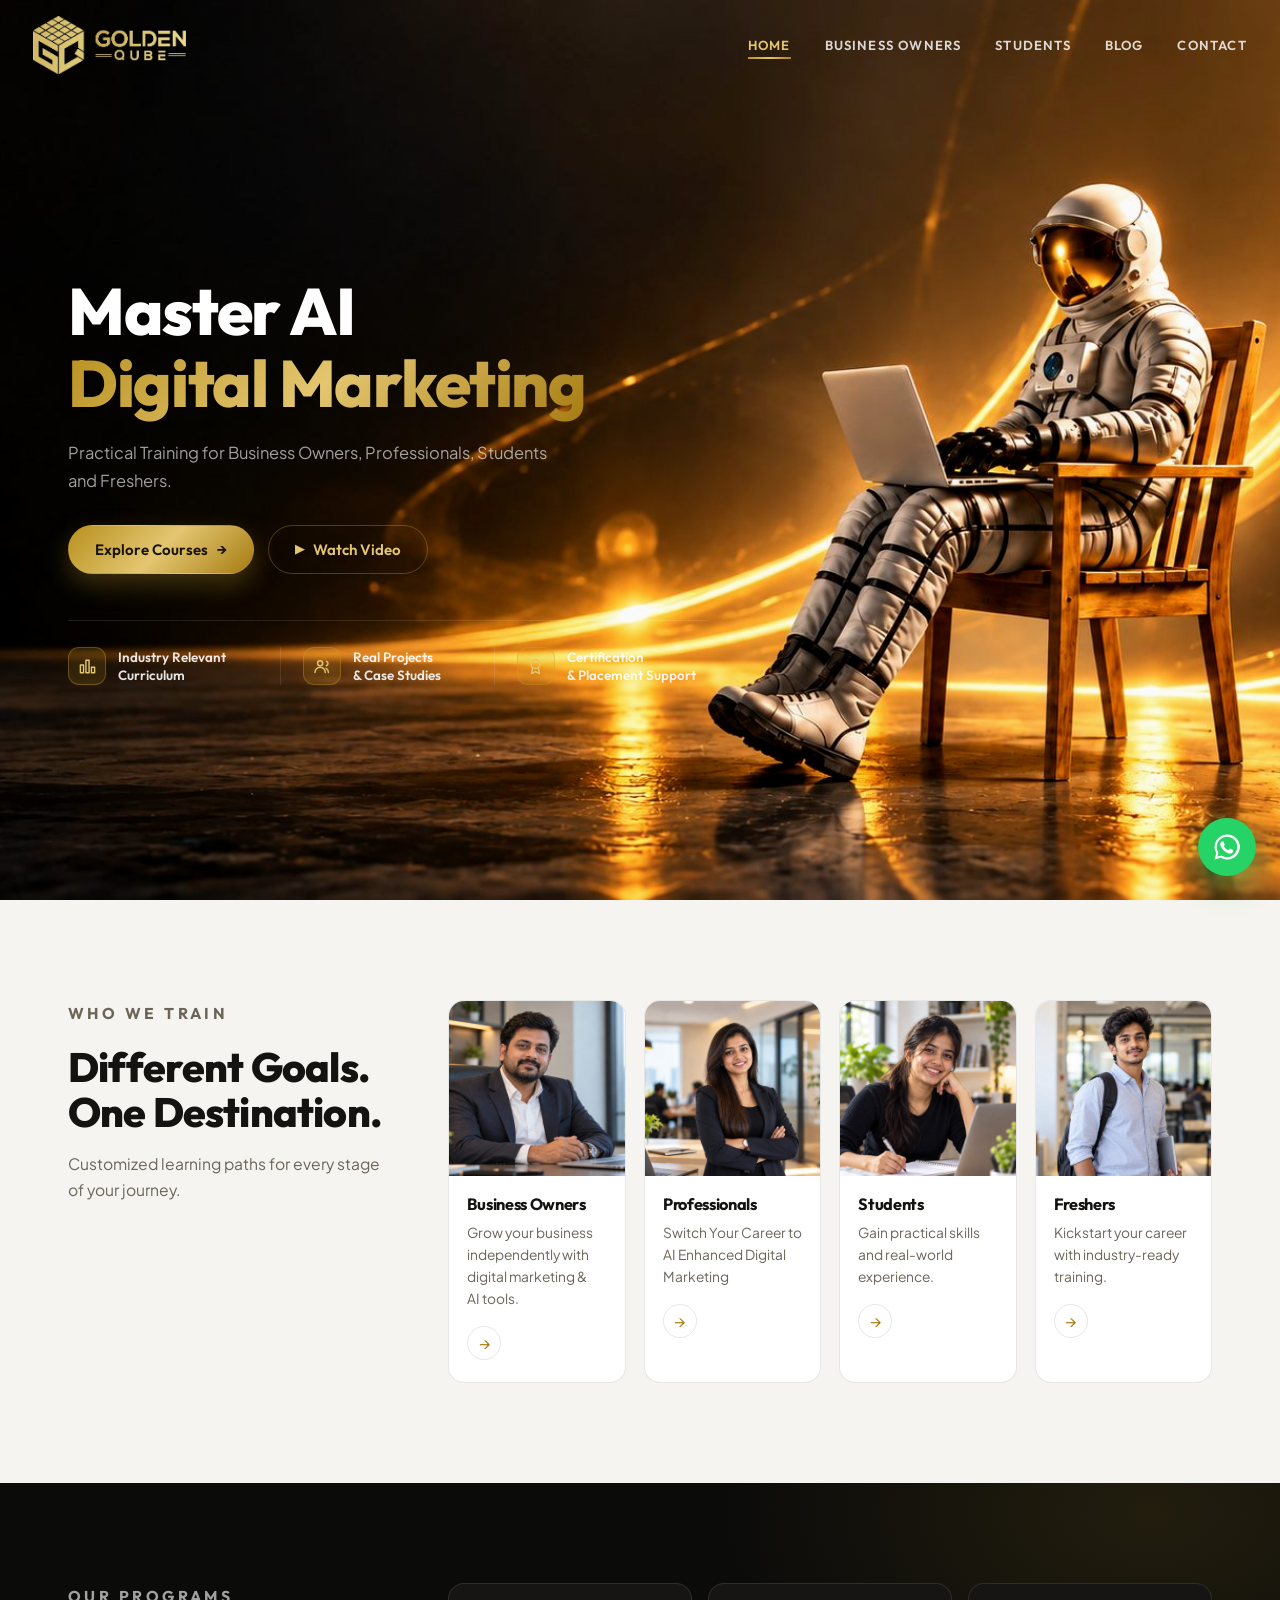
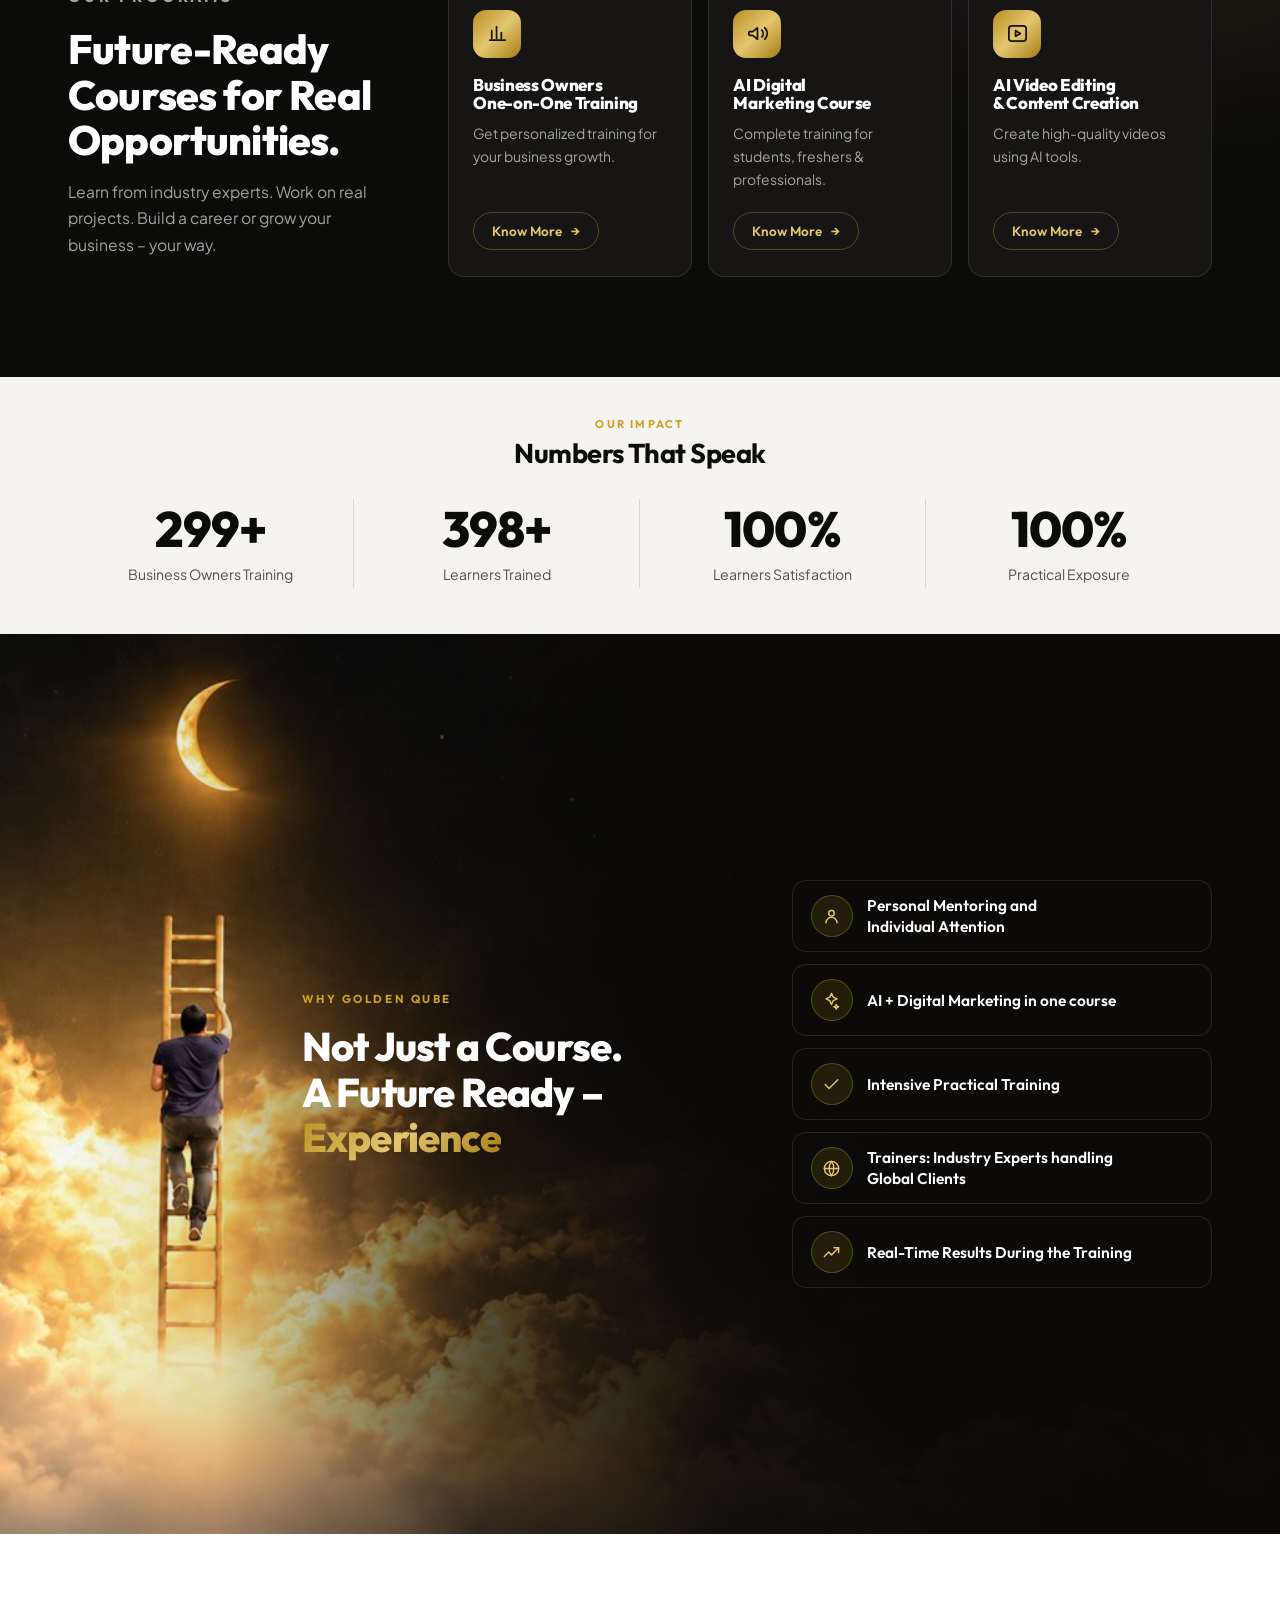
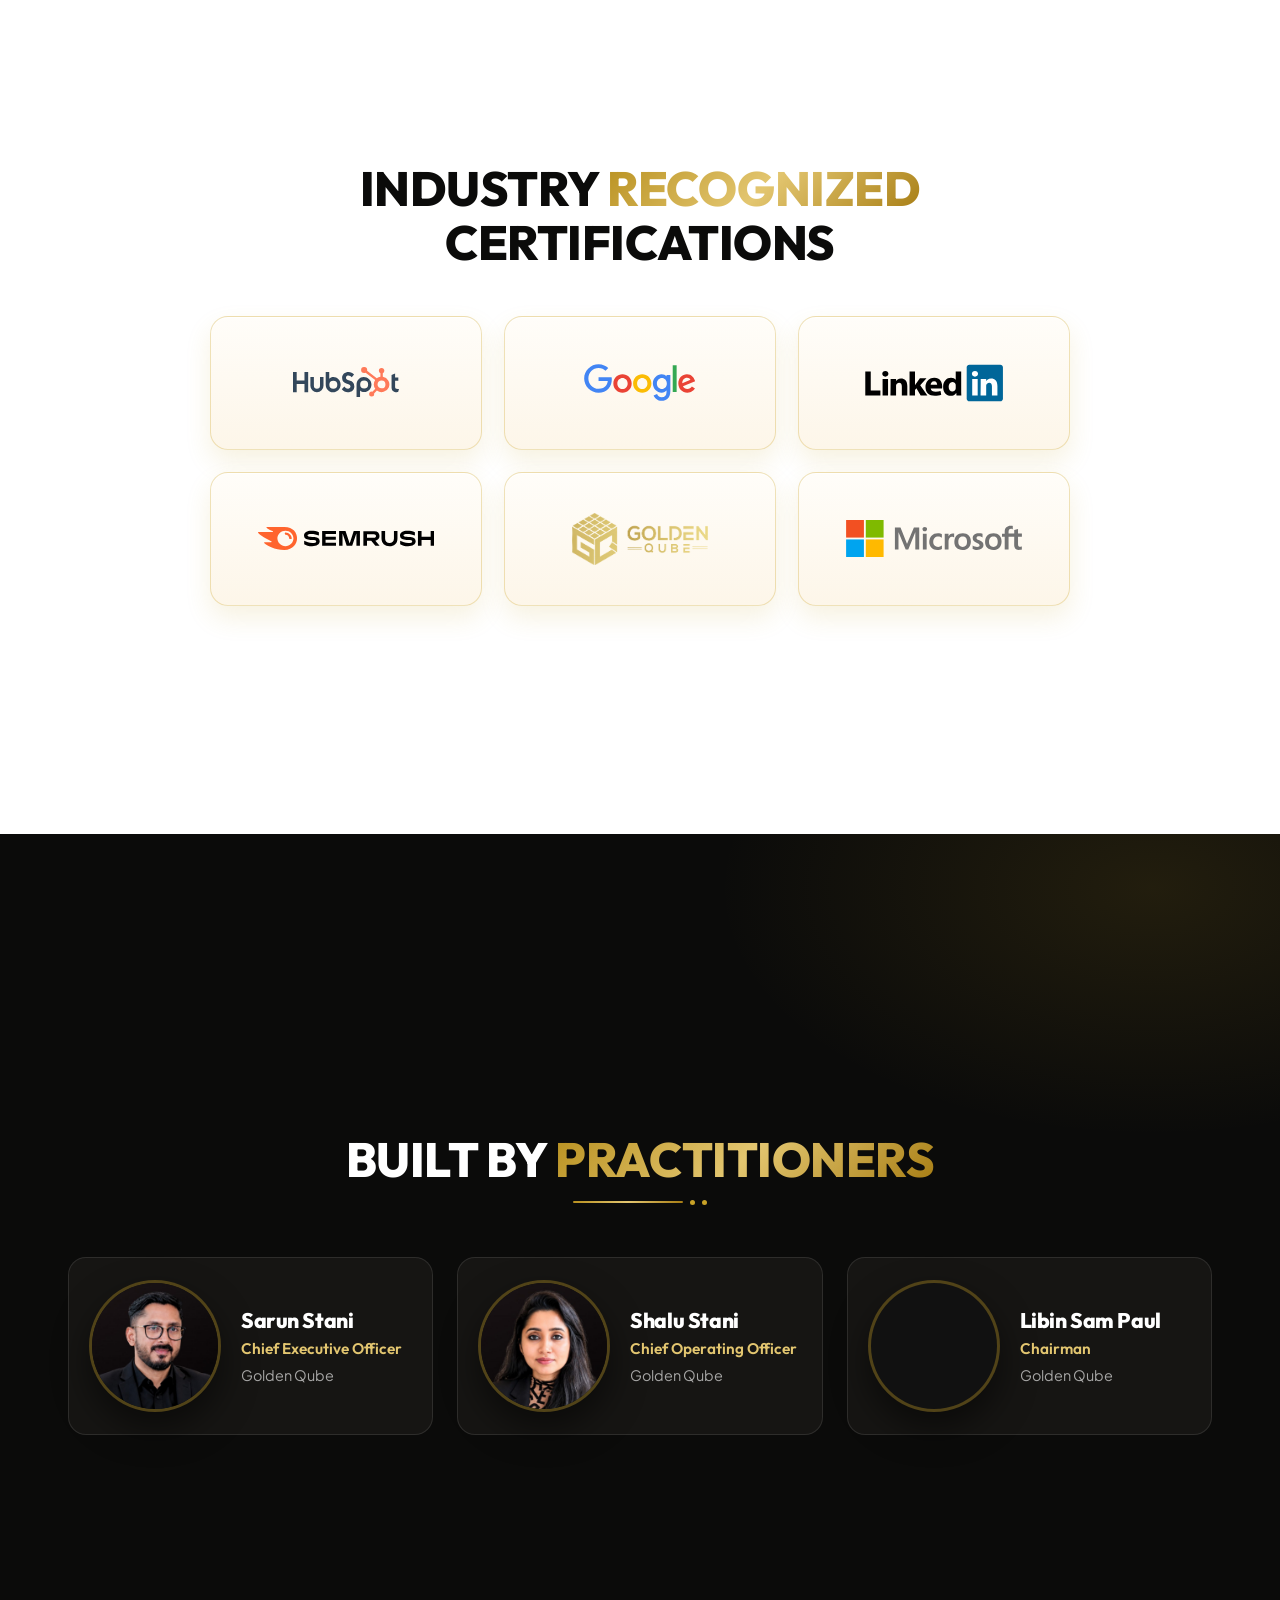
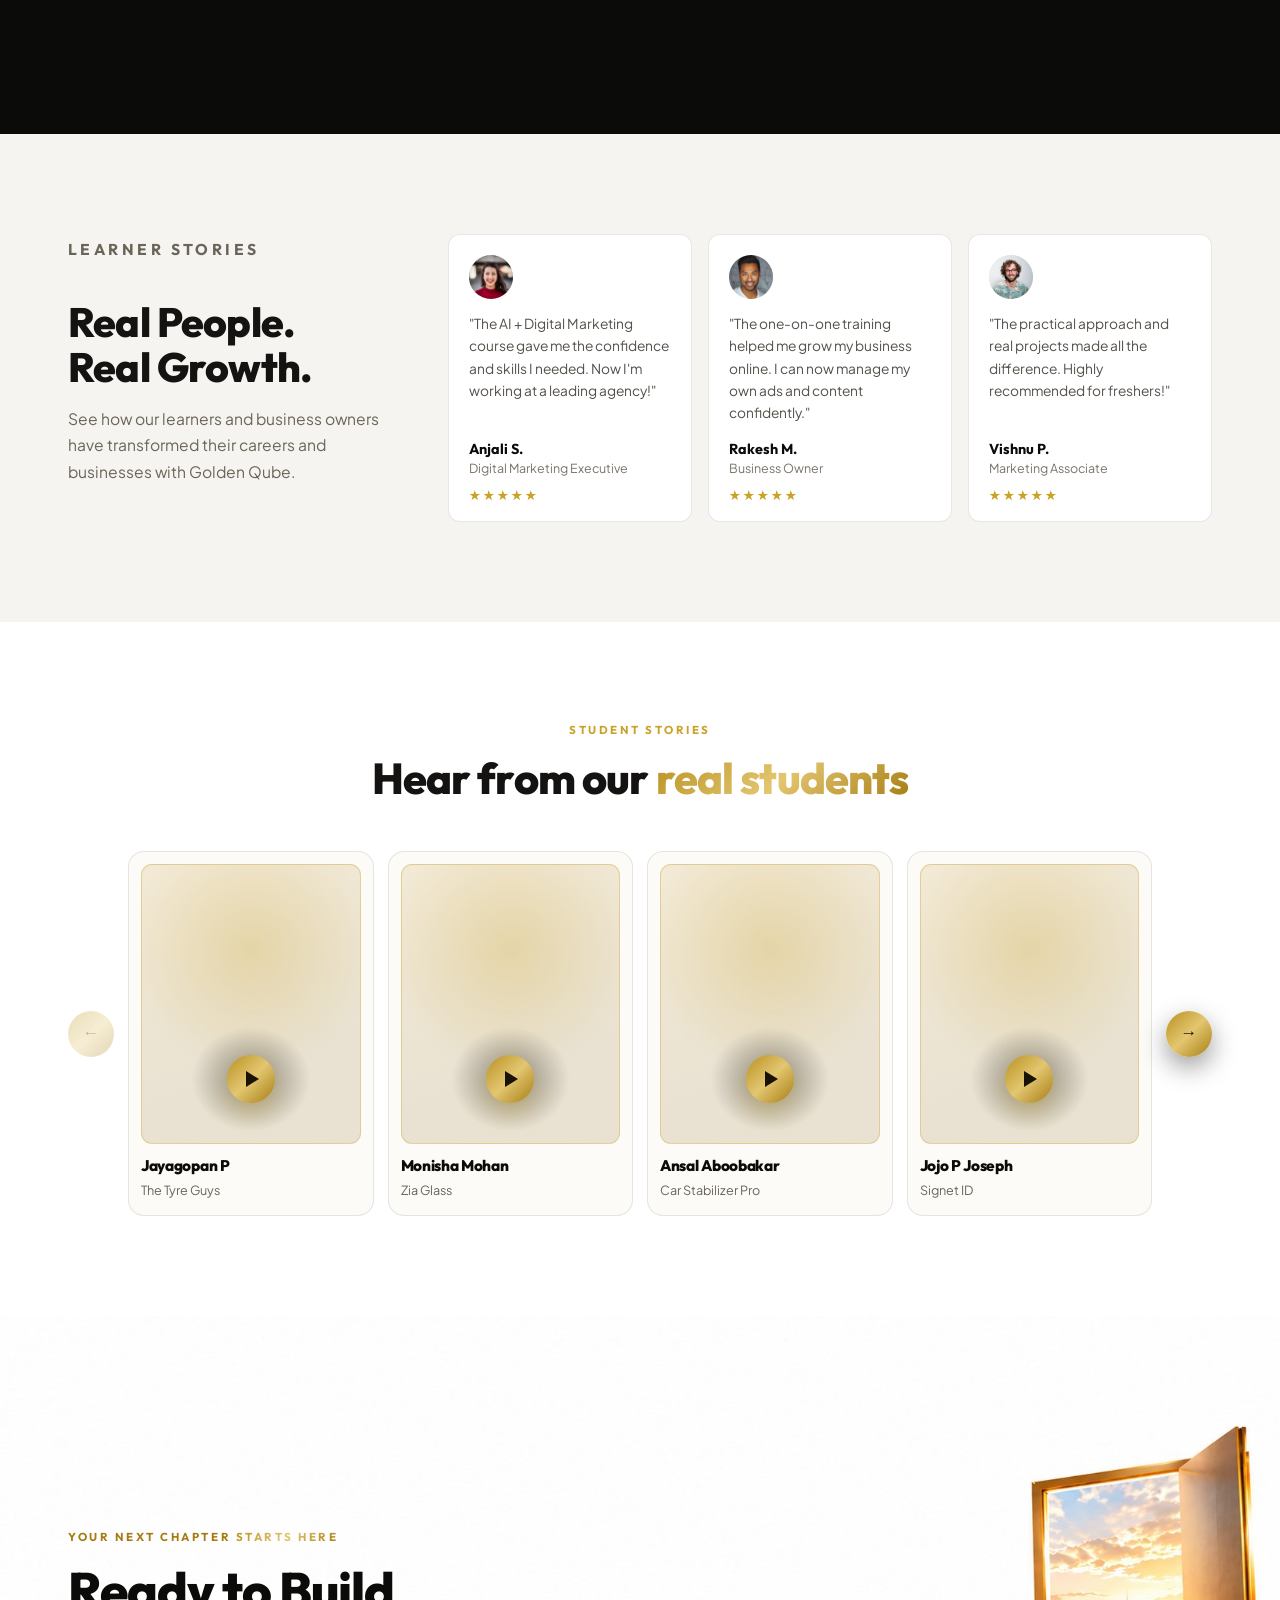
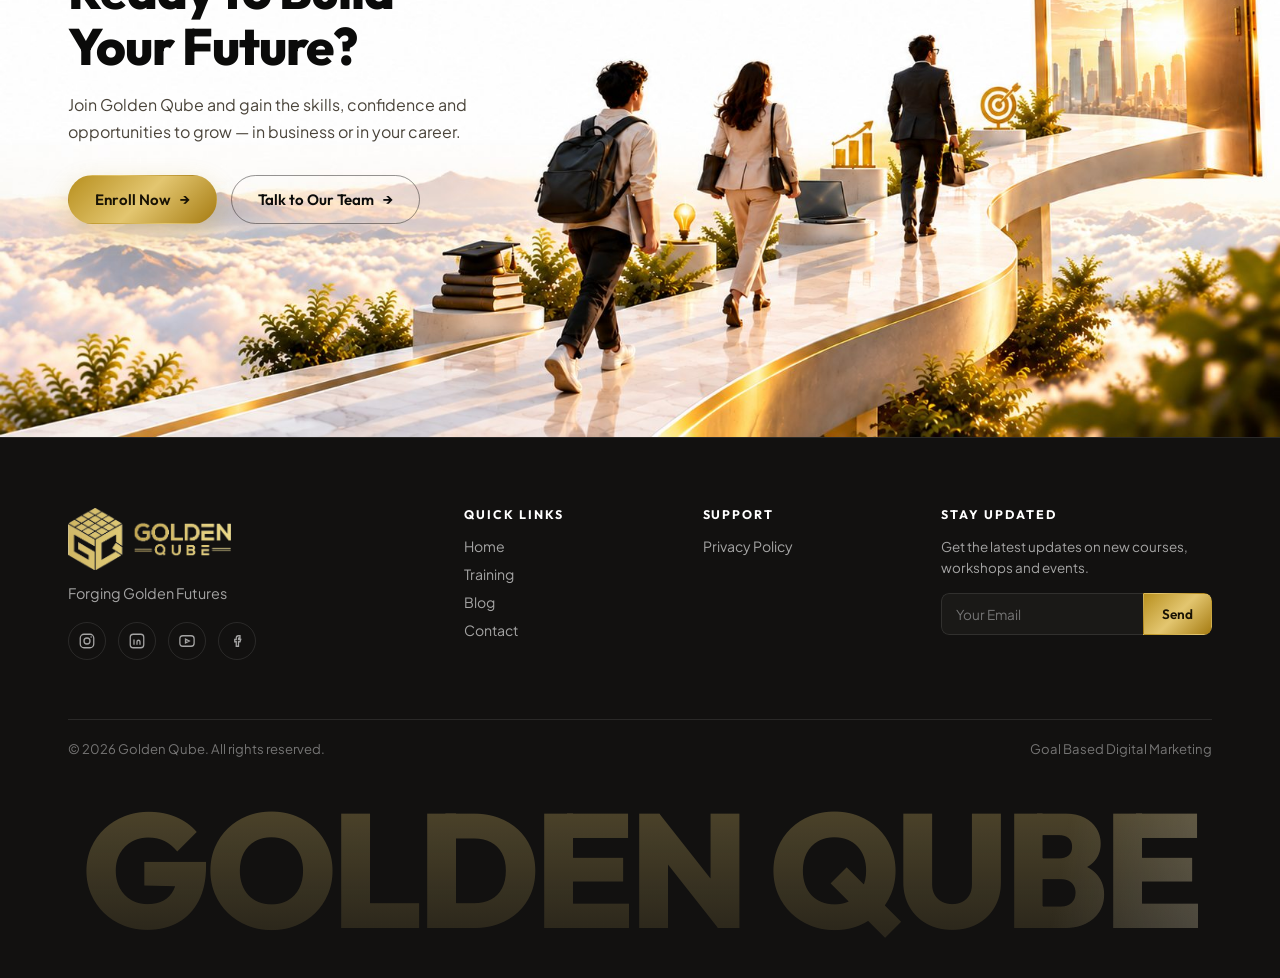
==== commit 8b75c1d3: "Home: Watch Video goes to the reels, Enroll Now to the contact form Watch Video pointed at #hero -- " ====
--- a/index.html
+++ b/index.html
@@ -43,7 +43,7 @@
 
       <div class="btn-row reveal">
         <a href="#programs" class="btn btn-gold">Explore Courses <i>→</i></a>
-        <a href="#hero" class="btn btn-outline"><span class="play">▶</span> Watch Video</a>
+        <a href="business.html#videos" class="btn btn-outline"><span class="play">▶</span> Watch Video</a>
       </div>
 
       <ul class="hero-features reveal">
@@ -404,7 +404,7 @@
         opportunities to grow — in business or in your career.
       </p>
       <div class="btn-row">
-        <a href="mailto:aiqube.team@gmail.com" class="btn btn-gold">Enroll Now <i>→</i></a>
+        <a href="contact.html#enquiry" class="btn btn-gold">Enroll Now <i>→</i></a>
         <div class="contact-pop" data-contact>
           <button type="button" class="btn btn-ghost" id="talk-btn" aria-expanded="false" aria-haspopup="true">
             Talk to Our Team <i>→</i>
--- a/styles.css
+++ b/styles.css
@@ -2050,3 +2050,216 @@
   .post-body{font-size:.98rem}
   .post-body h2{font-size:1.38rem}
 }
+
+/* ================================================================
+   VIDEO SHOWCASE — the orbiting reel ring (business.html)
+   ================================================================
+   The cards sit on a ring that turns clockwise for ever. Each card
+   then turns backwards at exactly the same speed, so it orbits
+   without ever tipping over — the labels stay readable the whole
+   way round.
+
+   Two separate rotations are needed on the card at once: the
+   animated one that cancels the ring, and the small fixed tilt that
+   gives the stack its hand-placed look. They are kept apart by
+   using the standalone `rotate` property for the animation and
+   leaving `transform` free for the tilt — otherwise whichever came
+   second would simply overwrite the other.
+
+   Geometry is driven by --n (how many cards) so adding or removing
+   a reel re-spaces the ring on its own. */
+.vs{background:var(--off)}
+/* No overflow:hidden anywhere up this chain — it would turn an ancestor
+   into the scrollport and the sticky pin below would stop working. */
+.vs-outer{position:relative}          /* JS gives this its height when pinned */
+.vs-sticky{padding:62px 0}
+/* The section holds still while the cards arrive, so the page cannot move
+   on until the circle is whole. JS adds pin-on only where there is room.
+
+   Padding is cut right back once pinned: the heading and the ring have to
+   share a single screen, and every pixel spent here is a pixel taken off
+   the ring's diameter. */
+.vs.pin-on .vs-sticky{
+  position:sticky;top:0;min-height:100vh;
+  padding:16px 0;
+  display:flex;flex-direction:column;justify-content:center;
+}
+/* Wide enough to keep the standfirst on one line: while pinned, a second
+   line costs the ring about 25px of diameter. The heading is smaller here
+   than elsewhere on the site for the same reason — it is sharing a screen
+   with the ring, and the ring is the point. */
+.vs-head{text-align:center;max-width:820px;margin:0 auto 6px}
+.vs-head h2{font-size:clamp(1.6rem,3.2vw,2.2rem);margin-bottom:6px}
+.vs-sub{color:var(--muted);line-height:1.5;font-size:.95rem}
+
+.vs-stage{
+  --n:7;                      /* number of cards on the ring */
+  --card:40%;                 /* card width, as a share of the stage */
+  /* Close enough that neighbours overlap the way the cards in the
+     reference clip do, without a label vanishing under the next one.
+     Past roughly this ratio the cards stop getting bigger anyway: a
+     wider card forces a smaller stage to keep the ring on one screen,
+     and the two cancel out. */
+  /* The orbit widens with the cards. Holding it still would have let
+     them crowd into the middle and close the hole, and the hole is what
+     makes it read as a ring rather than a pile. */
+  --radius:38%;               /* distance from the centre */
+  /* How far the ring spills past its own box, in stage widths.
+
+     Two numbers, because they answer different questions. --reach is
+     radial, to the far corner of a card, and the cursor test wants that
+     one: generous, so pointing anywhere on a card counts. --reach-y is
+     the vertical extent of a card sitting at the top of the orbit, which
+     is smaller because the cards are barely tilted — a corner only
+     reaches the diagonal at 45 degrees. Reserving the diagonal would
+     throw away about 7% of the height the ring could have used. */
+  --reach:.700;               /* orbit + half a card's diagonal */
+  --reach-y:.650;             /* orbit + half a card's height, tilted */
+  --spill:calc(var(--stage) * (var(--reach-y) - .5));
+  --rise:58vh;                /* how far below a card starts its climb */
+
+  /* Sized against the short edge too: while pinned, the heading and the
+     ring share one screen, so on a short laptop display the ring gives
+     way rather than pushing the heading off the top. 61vh is what still
+     fits on the shortest display worth pinning on, around 780px. */
+  --stage:min(700px,94vw,61vh);
+
+  position:relative;
+  width:var(--stage);
+  aspect-ratio:1;
+  /* The spill is real layout, not decoration: without this margin the
+     flex centring only knows about the box, and the top cards ride up
+     over the heading. */
+  margin:var(--spill) auto;
+}
+
+/* --spin is the ring's angle, written on the stage by script.js once the
+   circle is whole. It is a plain property rather than a CSS animation so
+   that stopping and starting can be eased: an animation removed mid-turn
+   would snap the ring back to zero. */
+.vs-ring{
+  position:absolute;inset:0;
+  rotate:var(--spin,0deg);
+}
+
+/* Each slot spans the whole stage, so its centre is the ring's
+   centre; the transform then swings the card out to its place.
+   The trailing rotate(calc(-1 * var(--a))) undoes the swing's own
+   turn, which is what keeps the card square to the slot. */
+.vs-slot{
+  --a:calc(360deg / var(--n) * var(--i));
+  position:absolute;inset:0;
+  transform:rotate(var(--a)) translate(var(--radius)) rotate(calc(-1 * var(--a)));
+  display:grid;place-items:center;
+}
+
+/* --r is how far this card has arrived, 0 to 1, written by script.js from
+   the scroll position. At 0 it waits below the fold; at 1 it sits on the
+   ring.
+
+   The lift is plain translateY even while the ring turns, and it still
+   reads as straight up the screen: the card's own counter-rotation has
+   already cancelled the ring's, so by the time this transform applies,
+   the card's axes are the screen's axes again. */
+.vs-card{
+  position:relative;display:block;
+  width:var(--card);aspect-ratio:4/5;
+  border-radius:14px;overflow:hidden;
+  background:var(--card-dark);
+  box-shadow:0 14px 30px rgba(20,19,18,.22),0 2px 6px rgba(20,19,18,.14);
+  opacity:var(--r,1);
+  rotate:calc(-1 * var(--spin,0deg));
+  transform:
+    translateY(calc((1 - var(--r,1)) * var(--rise,58vh)))
+    scale(calc(.68 + .32 * var(--r,1)))
+    rotate(var(--tilt,0deg));
+  transition:box-shadow .35s var(--ease-soft,ease);
+  cursor:pointer;
+}
+.vs-card img{width:100%;height:100%;object-fit:cover}
+
+/* the label needs to sit on top of whatever the thumbnail happens
+   to show, hence the scrim rather than a flat colour */
+.vs-card .vs-label{
+  position:absolute;left:0;right:0;bottom:0;
+  padding:30px 12px 11px;
+  font-family:'Outfit',sans-serif;font-weight:800;
+  font-size:clamp(.62rem,1.6vw,.84rem);
+  letter-spacing:.02em;line-height:1.15;color:var(--white);
+  text-transform:uppercase;text-align:center;
+  background:linear-gradient(to top,rgba(11,11,10,.92),rgba(11,11,10,.55) 55%,transparent);
+}
+
+.vs-card:hover{box-shadow:0 20px 42px rgba(20,19,18,.32),0 0 0 2px var(--gold)}
+
+/* A ring that never stops is hard to click and hard to read, so hover and
+   keyboard focus bring it to rest. script.js watches for both and eases
+   the speed down, rather than halting on the spot. */
+
+/* Nothing sits below the ring: anything there scrolls past while the
+   section is pinned, which reads as the ring having come loose. */
+
+/* The ring is decoration; nobody should have to sit through it. The
+   cards are also pinned to arrived, so turning the motion off cannot
+   leave them stranded below the fold at opacity 0. */
+@media (prefers-reduced-motion:reduce){
+  .vs-ring,.vs-card{rotate:none}
+  .vs-card{--r:1}
+}
+
+/* ---- the player ------------------------------------------------
+   Tapping a card opens the reel here rather than sending the visitor
+   off to Instagram. The anchor keeps its real href underneath, so
+   middle-click, "open in new tab" and a JS failure all still work. */
+.vs-lightbox{
+  position:fixed;inset:0;z-index:120;
+  display:grid;place-items:center;padding:20px;
+}
+.vs-lightbox[hidden]{display:none}
+.vs-lb-backdrop{position:absolute;inset:0;background:rgba(8,8,7,.82);backdrop-filter:blur(3px)}
+/* The strip of padding at the top is the close button's own bar. Without
+   it the button lands on the embed's "View profile" button, and the two
+   sit on top of each other. */
+.vs-lb-panel{
+  position:relative;
+  width:min(420px,92vw);height:min(760px,86vh);
+  padding-top:44px;
+  border-radius:16px;overflow:hidden;
+  background:var(--black-2);
+  box-shadow:0 30px 80px rgba(0,0,0,.6);
+}
+.vs-lb-panel iframe{width:100%;height:100%;border:0;display:block;background:var(--black-2)}
+.vs-lb-close{
+  position:absolute;top:6px;right:8px;z-index:2;
+  width:32px;height:32px;border:0;border-radius:50%;
+  background:var(--gold);color:var(--black);
+  font-size:1.2rem;line-height:1;cursor:pointer;
+  display:grid;place-items:center;
+  box-shadow:0 4px 12px rgba(0,0,0,.4);
+}
+.vs-lb-close:hover{background:var(--gold-light)}
+
+/* On a phone the ring would shrink the cards past reading size, so
+   the same cards become a swipeable row instead. */
+@media (max-width:640px){
+  .vs-sticky{padding:48px 0}
+  .vs-stage{
+    width:auto;aspect-ratio:auto;
+    margin:0 -28px;padding:4px 28px 18px;
+    display:flex;gap:14px;overflow-x:auto;
+    scroll-snap-type:x mandatory;
+    -webkit-overflow-scrolling:touch;scrollbar-width:none;
+  }
+  .vs-stage::-webkit-scrollbar{display:none}
+  .vs-ring{position:static;display:contents;rotate:none}
+  .vs-slot{position:static;transform:none;display:block;scroll-snap-align:center}
+  /* opacity and transform both key off --r, so the row has to declare
+     the cards arrived — the pin that would otherwise raise them is off
+     at this width */
+  .vs-card{
+    --r:1;
+    width:52vw;max-width:260px;rotate:none;transform:none;opacity:1;
+    box-shadow:0 10px 24px rgba(20,19,18,.2);
+  }
+  .vs-card .vs-label{font-size:.78rem;padding:30px 12px 11px}
+}
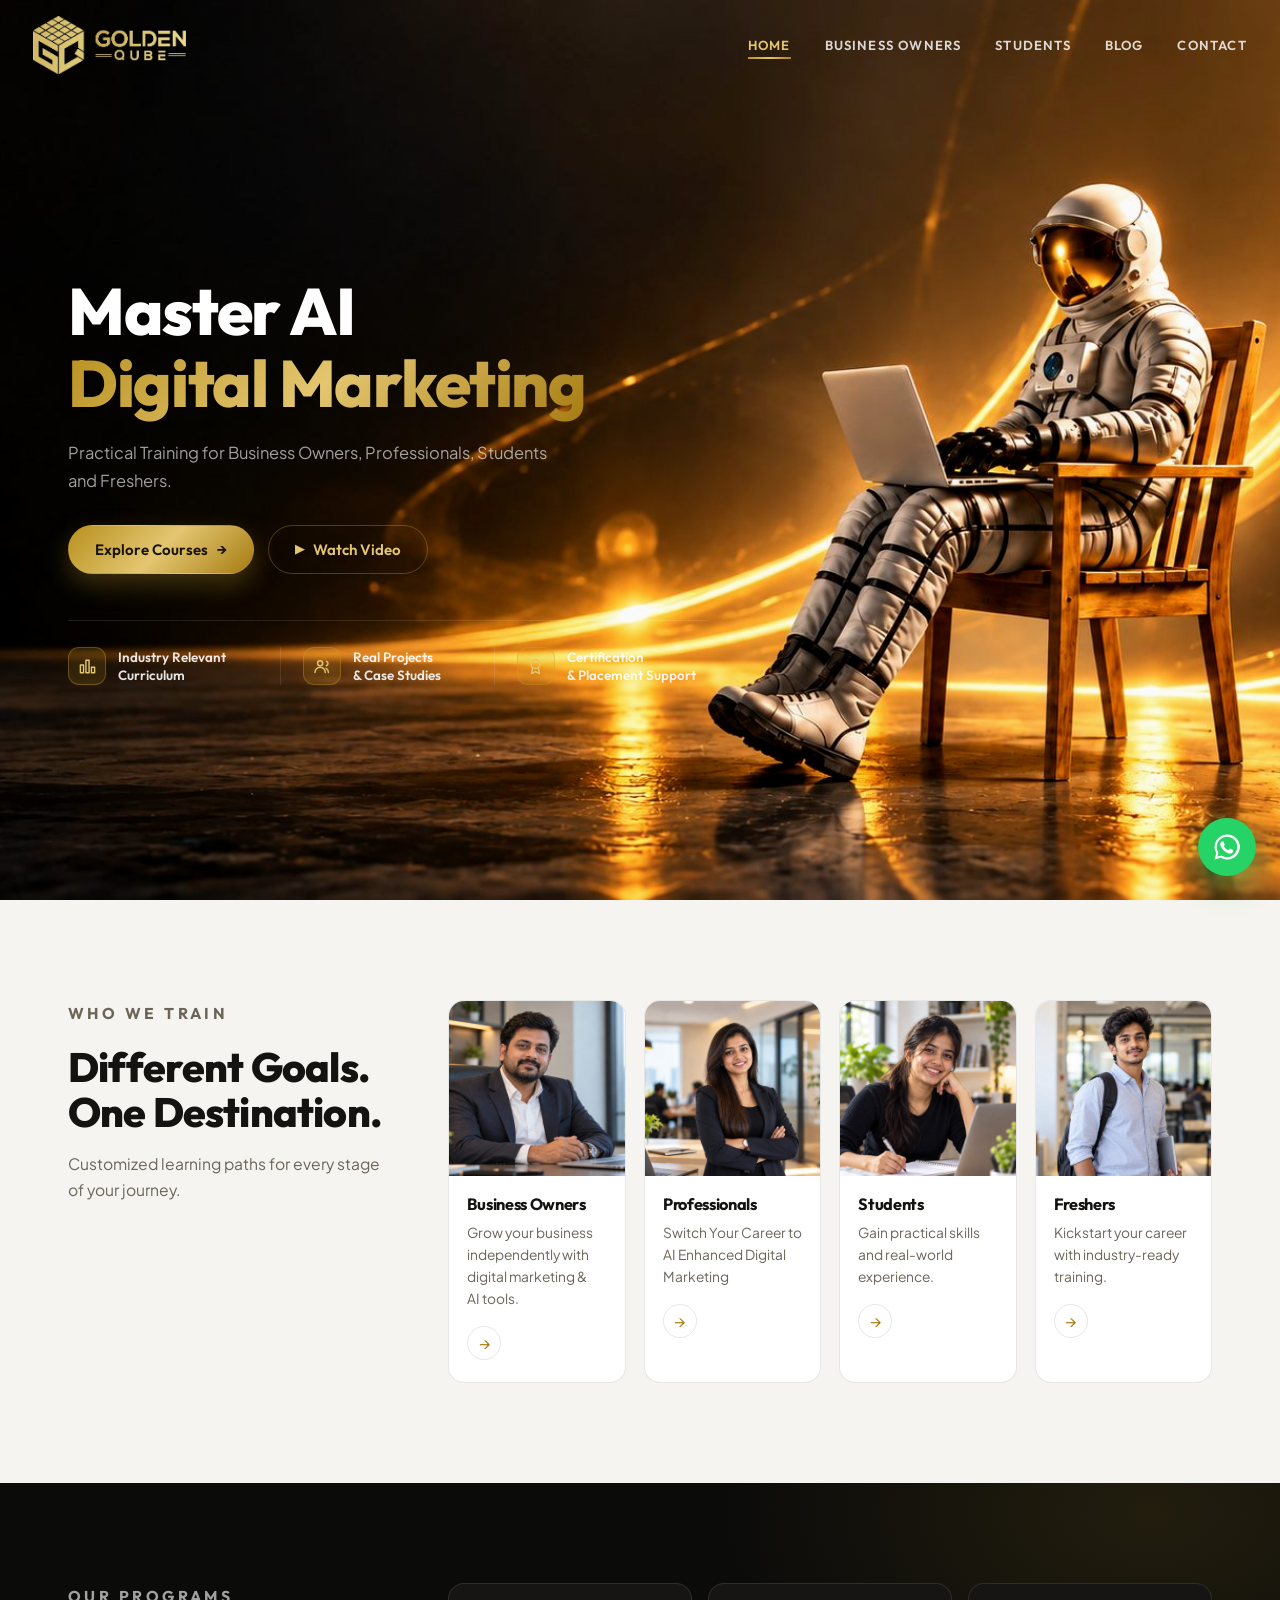
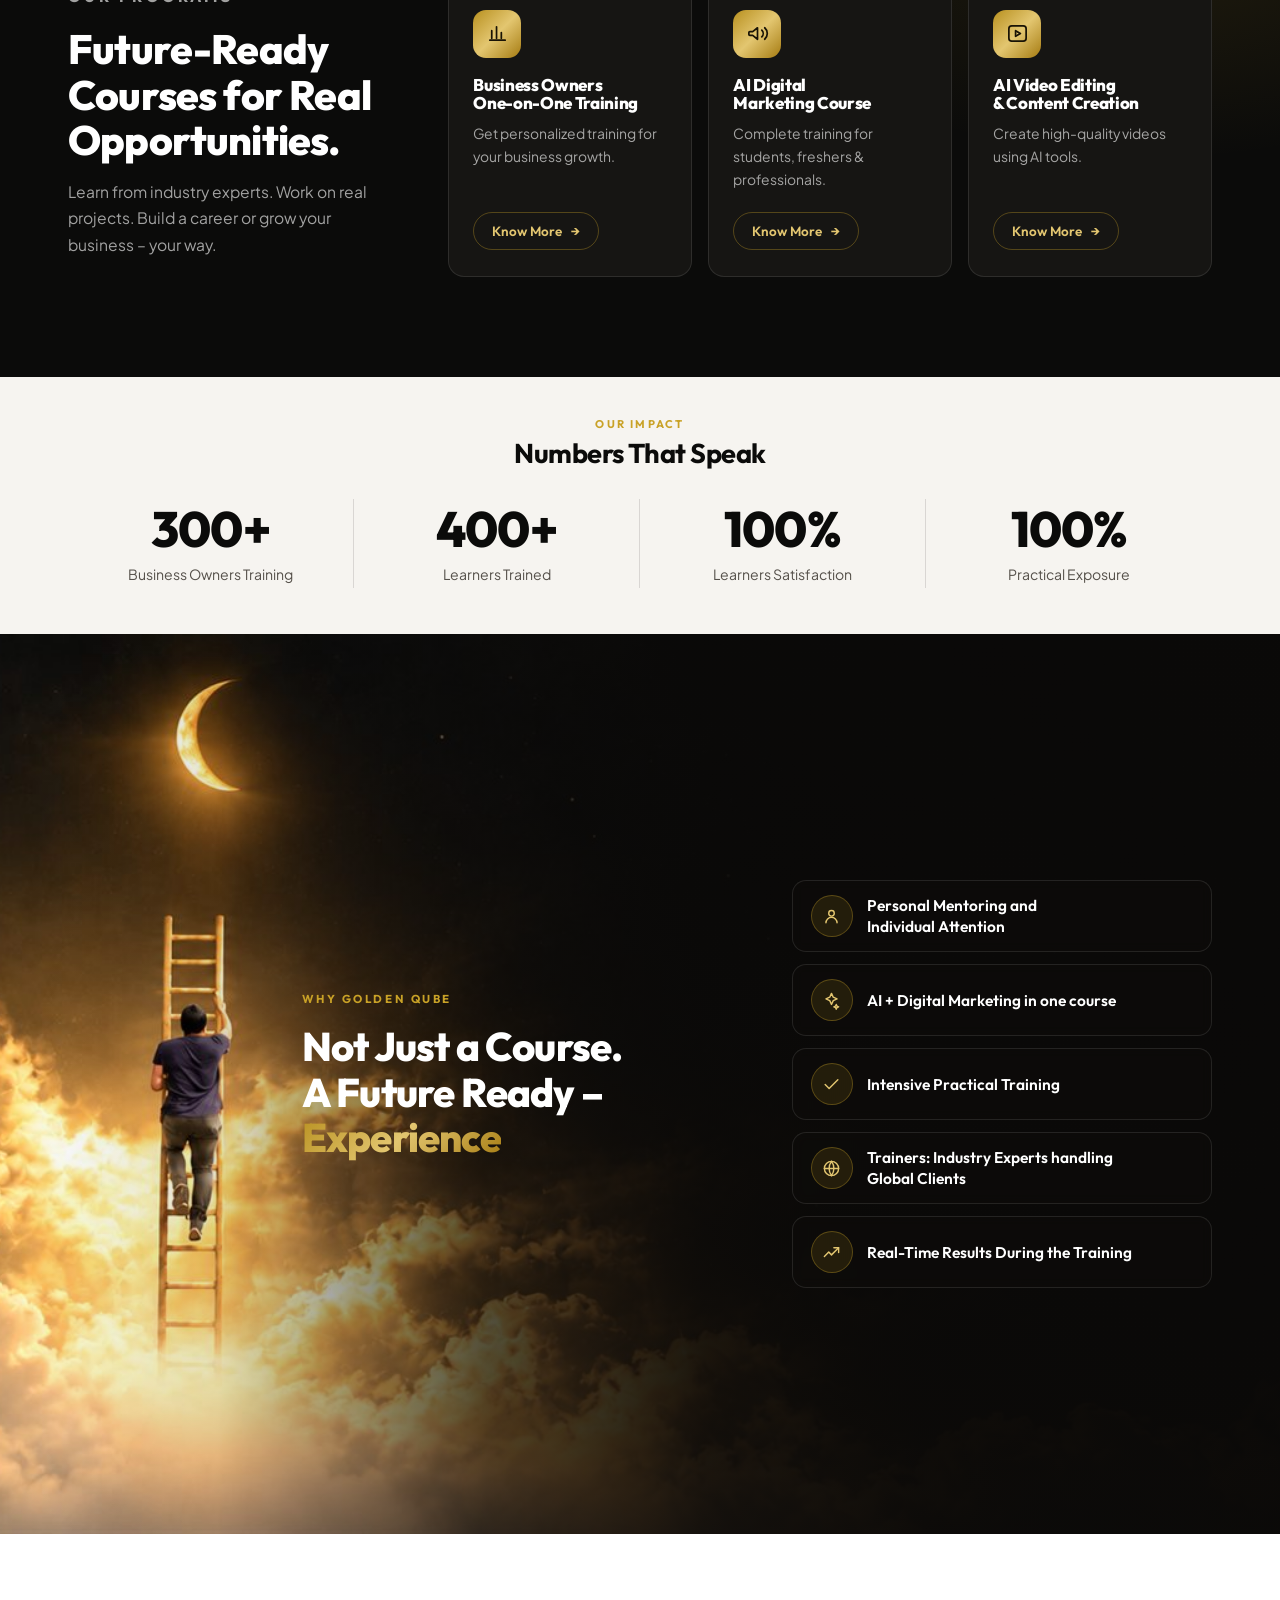
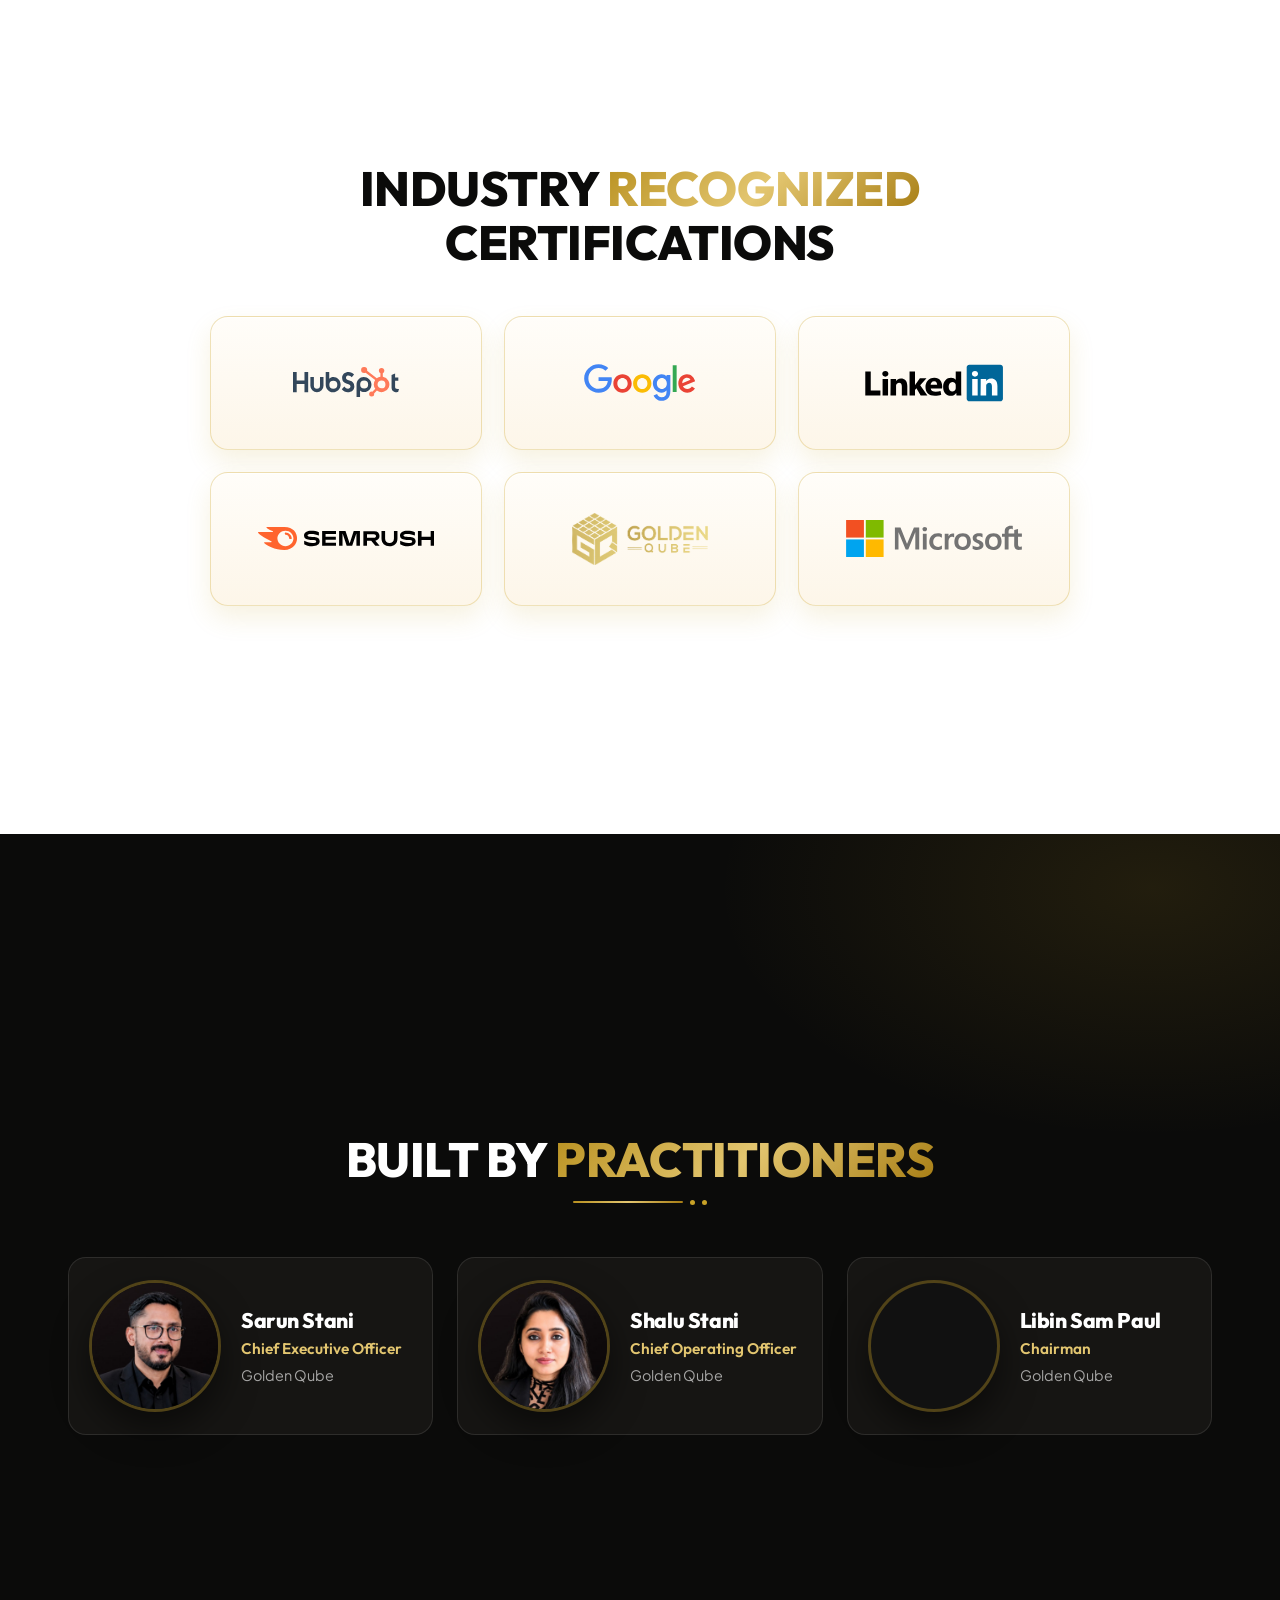
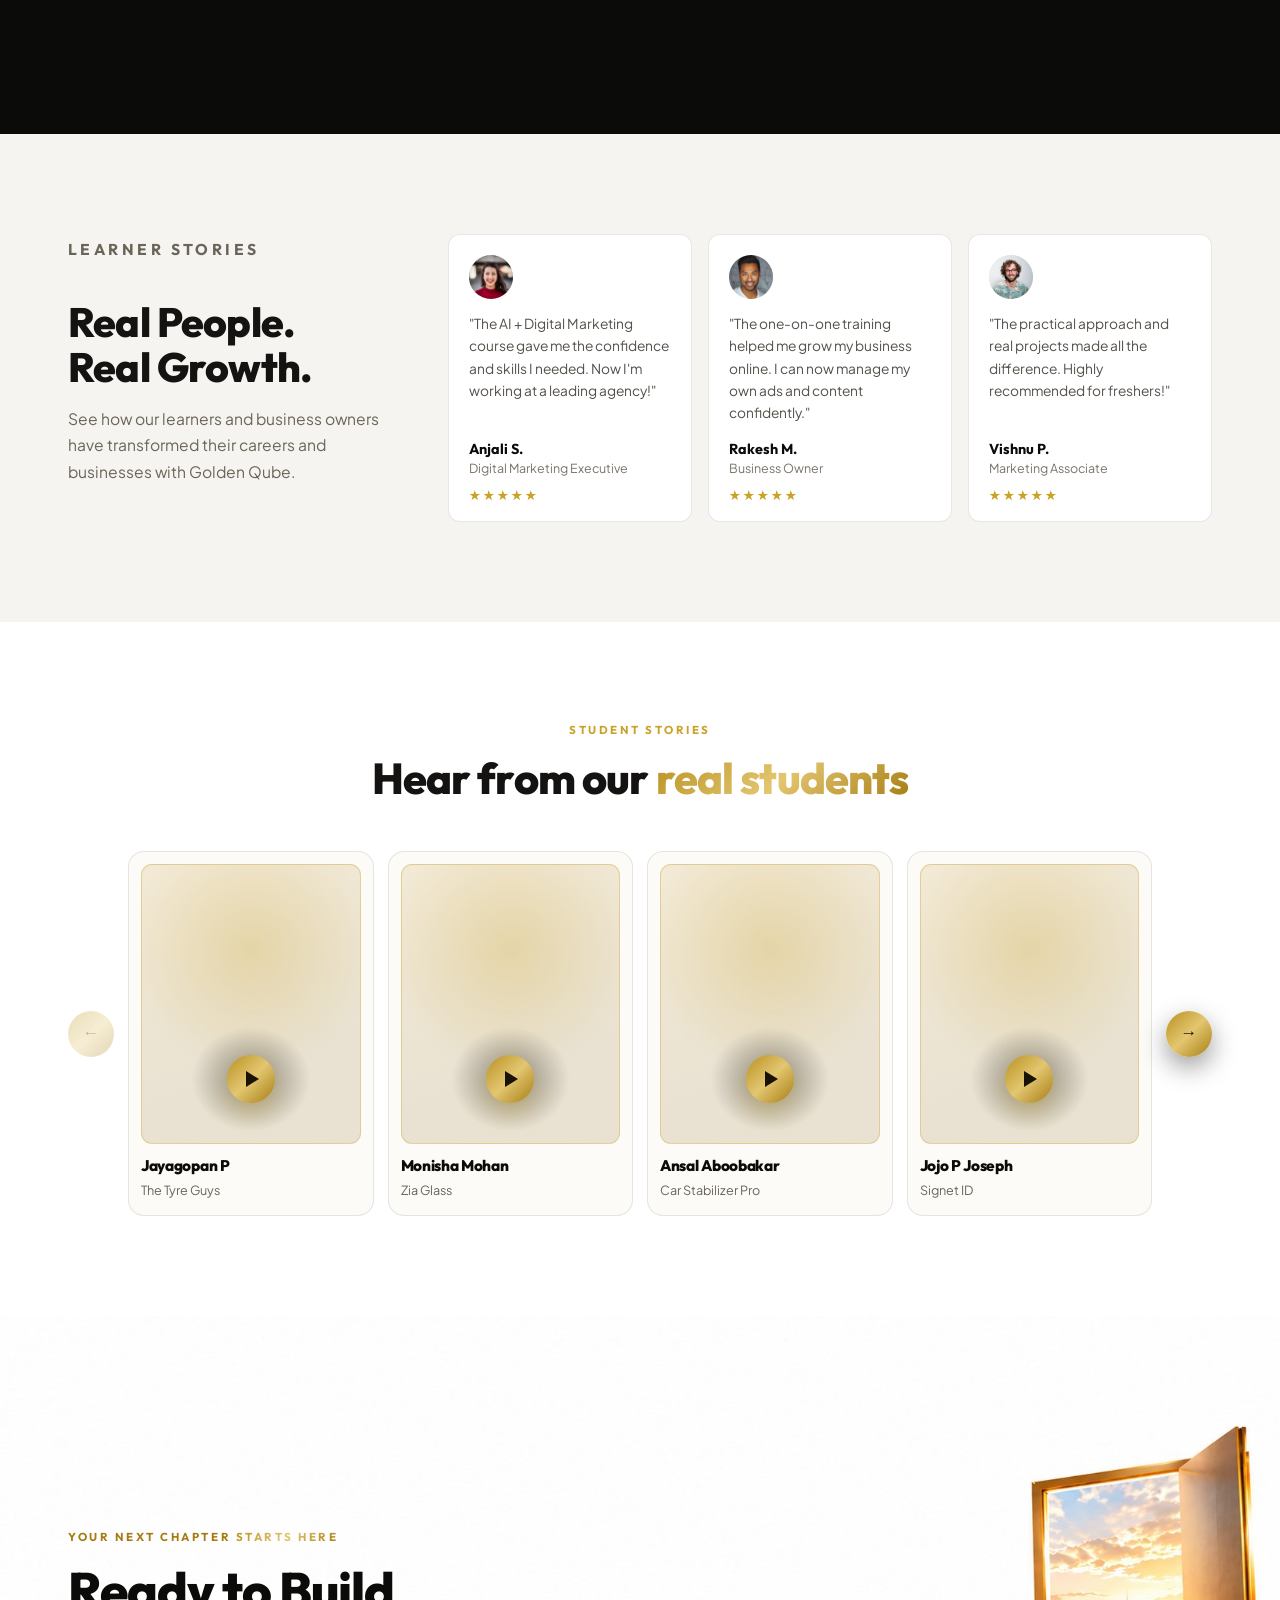
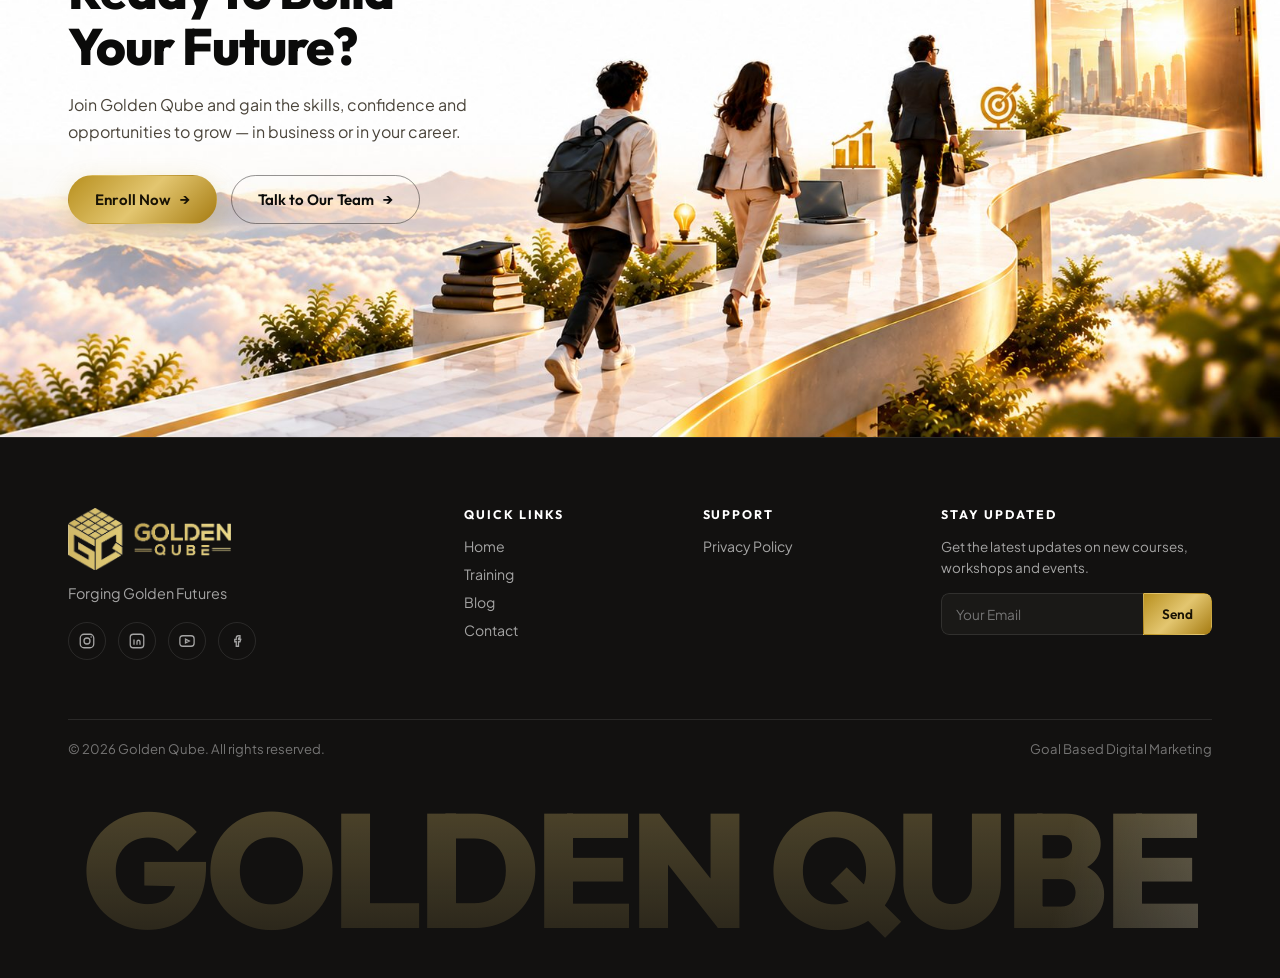
==== commit 6c6d93f9: "Business Owners: build out the page from the mockup; one CTA everywhere Adds the sections from the s" ====
--- a/index.html
+++ b/index.html
@@ -401,13 +401,13 @@
       <h2>Ready to Build<br>Your Future?</h2>
       <p class="cta-text">
         Join Golden Qube and gain the skills, confidence and
-        opportunities to grow — in business or in your career.
+        opportunities to grow &#8212; in business or in your career.
       </p>
       <div class="btn-row">
-        <a href="contact.html#enquiry" class="btn btn-gold">Enroll Now <i>→</i></a>
+        <a href="contact.html#enquiry" class="btn btn-gold">Enroll Now <i>&#8594;</i></a>
         <div class="contact-pop" data-contact>
           <button type="button" class="btn btn-ghost" id="talk-btn" aria-expanded="false" aria-haspopup="true">
-            Talk to Our Team <i>→</i>
+            Talk to Our Team <i>&#8594;</i>
           </button>
 
           <div class="contact-opts" id="talk-opts" role="menu" aria-labelledby="talk-btn">
@@ -427,7 +427,7 @@
               <svg viewBox="0 0 24 24" fill="none" stroke="currentColor" stroke-width="1.8" stroke-linecap="round" stroke-linejoin="round"><rect x="2.5" y="4.5" width="19" height="15" rx="2.5"/><path d="m3 7 9 6 9-6"/></svg>
             </a>
 
-            <a href="https://wa.me/910000000000" target="_blank" rel="noopener" role="menuitem" aria-label="WhatsApp us" title="WhatsApp">
+            <a href="https://wa.me/917592895883" target="_blank" rel="noopener" role="menuitem" aria-label="WhatsApp us" title="WhatsApp">
               <svg viewBox="0 0 24 24" fill="currentColor"><path d="M12 2a10 10 0 0 0-8.6 15L2 22l5.2-1.4A10 10 0 1 0 12 2Zm0 18.2a8.2 8.2 0 0 1-4.2-1.2l-.3-.2-3.1.8.8-3-.2-.3A8.2 8.2 0 1 1 12 20.2Zm4.5-6.1c-.2-.1-1.5-.7-1.7-.8s-.4-.1-.6.1-.6.8-.8 1-.3.2-.6 0a6.7 6.7 0 0 1-3.3-2.9c-.2-.4.2-.4.6-1.2.1-.2 0-.4 0-.5s-.6-1.4-.8-1.9-.4-.4-.6-.4h-.5a1 1 0 0 0-.7.3 2.9 2.9 0 0 0-.9 2.2 5 5 0 0 0 1.1 2.7 11.5 11.5 0 0 0 4.4 3.9c1.6.7 2.2.7 3 .6a2.6 2.6 0 0 0 1.7-1.2 2.1 2.1 0 0 0 .1-1.2c0-.1-.2-.2-.4-.3Z"/></svg>
             </a>
           </div>
@@ -438,7 +438,7 @@
 </section>
 
 <!-- floating WhatsApp button -->
-<a class="wa-float" href="https://wa.me/910000000000" target="_blank" rel="noopener" aria-label="Chat on WhatsApp">
+<a class="wa-float" href="https://wa.me/917592895883" target="_blank" rel="noopener" aria-label="Chat on WhatsApp">
   <svg viewBox="0 0 24 24" fill="currentColor"><path d="M12 2a10 10 0 0 0-8.6 15L2 22l5.2-1.4A10 10 0 1 0 12 2Zm0 18.2a8.2 8.2 0 0 1-4.2-1.2l-.3-.2-3.1.8.8-3-.2-.3A8.2 8.2 0 1 1 12 20.2Zm4.5-6.1c-.2-.1-1.5-.7-1.7-.8s-.4-.1-.6.1-.6.8-.8 1-.3.2-.6 0a6.7 6.7 0 0 1-3.3-2.9c-.2-.4.2-.4.6-1.2.1-.2 0-.4 0-.5s-.6-1.4-.8-1.9-.4-.4-.6-.4h-.5a1 1 0 0 0-.7.3 2.9 2.9 0 0 0-.9 2.2 5 5 0 0 0 1.1 2.7 11.5 11.5 0 0 0 4.4 3.9c1.6.7 2.2.7 3 .6a2.6 2.6 0 0 0 1.7-1.2 2.1 2.1 0 0 0 .1-1.2c0-.1-.2-.2-.4-.3Z"/></svg>
 </a>
 
--- a/styles.css
+++ b/styles.css
@@ -2263,3 +2263,95 @@
   }
   .vs-card .vs-label{font-size:.78rem;padding:30px 12px 11px}
 }
+
+/* ================================================================
+   BUSINESS OWNERS — the page's own sections
+   ================================================================
+   Assembled from pieces the site already has — .band, .card,
+   .icon-tile, .split-grid, .tp-steps — so these read as the same site
+   rather than a second one bolted on. Only the arrangements that did
+   not already exist are defined here. */
+
+/* A plain white band. `.band` on its own is transparent, which on this
+   site means the black body shows through and the ink text vanishes,
+   so a white band has to say so. */
+.bo-white{background:var(--white);color:var(--ink);padding:100px 0}
+
+/* heading on one side, the standfirst on the other, then the row of
+   cards full width underneath */
+.bo-split{display:grid;grid-template-columns:1fr 1.15fr;gap:48px;align-items:start;margin-bottom:36px}
+.bo-split h2{font-size:clamp(1.7rem,3vw,2.4rem)}
+.bo-split h2::after{
+  content:'';display:block;width:56px;height:3px;border-radius:2px;
+  background:var(--gold-grad);margin-top:16px;
+}
+.bo-split p{color:var(--muted);line-height:1.8}
+.band.dark .bo-split p{color:var(--muted-dark)}
+
+.bo-head{text-align:center;max-width:720px;margin:0 auto 42px}
+.bo-head h2{font-size:clamp(1.8rem,3.2vw,2.6rem);margin-bottom:12px}
+.bo-head p{color:var(--muted);line-height:1.7}
+.band.dark .bo-head p{color:var(--muted-dark)}
+
+/* Why owners need it — icon beside the label rather than above it.
+   These labels are three words; a stacked icon doubled the height of
+   the row and bought nothing. */
+.bo-tiles{display:grid;grid-template-columns:repeat(4,1fr);gap:16px}
+.bo-tile{display:flex;align-items:center;gap:14px;padding:18px}
+.bo-tile .icon-tile{margin-bottom:0;flex:0 0 44px;width:44px;height:44px;border-radius:12px}
+.bo-tile .icon-tile svg{width:21px;height:21px}
+.bo-tile h3{font-size:.94rem;line-height:1.32}
+
+/* What the training is */
+.bo-about{display:grid;grid-template-columns:1fr 1fr;gap:52px;align-items:center}
+.bo-about-art{border-radius:var(--r);overflow:hidden;box-shadow:0 22px 50px rgba(20,19,18,.14)}
+.bo-about-art img{width:100%;aspect-ratio:16/10;object-fit:cover}
+.bo-about-copy{border-left:3px solid var(--gold);padding-left:26px}
+.bo-about-copy h2{font-size:clamp(1.6rem,2.8vw,2.2rem);margin-bottom:14px}
+.bo-about-copy p{color:var(--muted);line-height:1.8}
+
+/* The six subjects */
+.bo-learn{display:grid;grid-template-columns:repeat(3,1fr);gap:18px}
+.bo-sub{padding:26px 24px}
+.bo-sub h3{font-size:1.02rem;margin-bottom:9px;line-height:1.3}
+.bo-sub p{font-size:.87rem;line-height:1.65;color:var(--muted-dark)}
+.light .bo-sub p,.bo-white .bo-sub p{color:var(--muted)}
+
+/* Who it suits */
+.bo-people{display:grid;grid-template-columns:repeat(5,1fr);gap:14px}
+.bo-person{padding:24px 14px;text-align:center}
+.bo-person .icon-tile{margin:0 auto 14px}
+.bo-person h3{font-size:.9rem;line-height:1.35}
+
+/* Why us — divided like the stats row rather than boxed. Five short
+   points in five more cards would have been the fourth card grid on
+   one page. */
+.bo-reasons{display:grid;grid-template-columns:repeat(5,1fr)}
+.bo-reason{padding:2px 22px;border-left:1px solid var(--line-dark)}
+.bo-reason:first-child{border-left:0;padding-left:0}
+.bo-ico{
+  display:grid;place-items:center;width:40px;height:40px;border-radius:11px;
+  background:rgba(201,162,39,.14);color:var(--gold-light);margin-bottom:14px;
+}
+.bo-ico svg{width:20px;height:20px}
+.bo-reason h3{font-size:.95rem;margin-bottom:8px;line-height:1.3}
+.bo-reason p{font-size:.84rem;line-height:1.6;color:var(--muted-dark)}
+
+@media (max-width:1080px){
+  .bo-about{grid-template-columns:1fr;gap:32px}
+  .bo-tiles{grid-template-columns:repeat(2,1fr)}
+  .bo-learn{grid-template-columns:repeat(2,1fr)}
+  .bo-people{grid-template-columns:repeat(3,1fr)}
+  .bo-reasons{grid-template-columns:repeat(3,1fr);row-gap:28px}
+  .bo-reason:nth-child(3n+1){border-left:0;padding-left:0}
+}
+@media (max-width:720px){
+  .bo-white{padding:62px 0}
+  .bo-split{grid-template-columns:1fr;gap:18px;margin-bottom:28px}
+  .bo-head{margin-bottom:30px}
+  .bo-tiles,.bo-learn{grid-template-columns:1fr}
+  .bo-people{grid-template-columns:repeat(2,1fr)}
+  .bo-reasons{grid-template-columns:1fr;row-gap:22px}
+  .bo-reason{border-left:0;padding-left:0}
+  .bo-about-copy{padding-left:18px}
+}
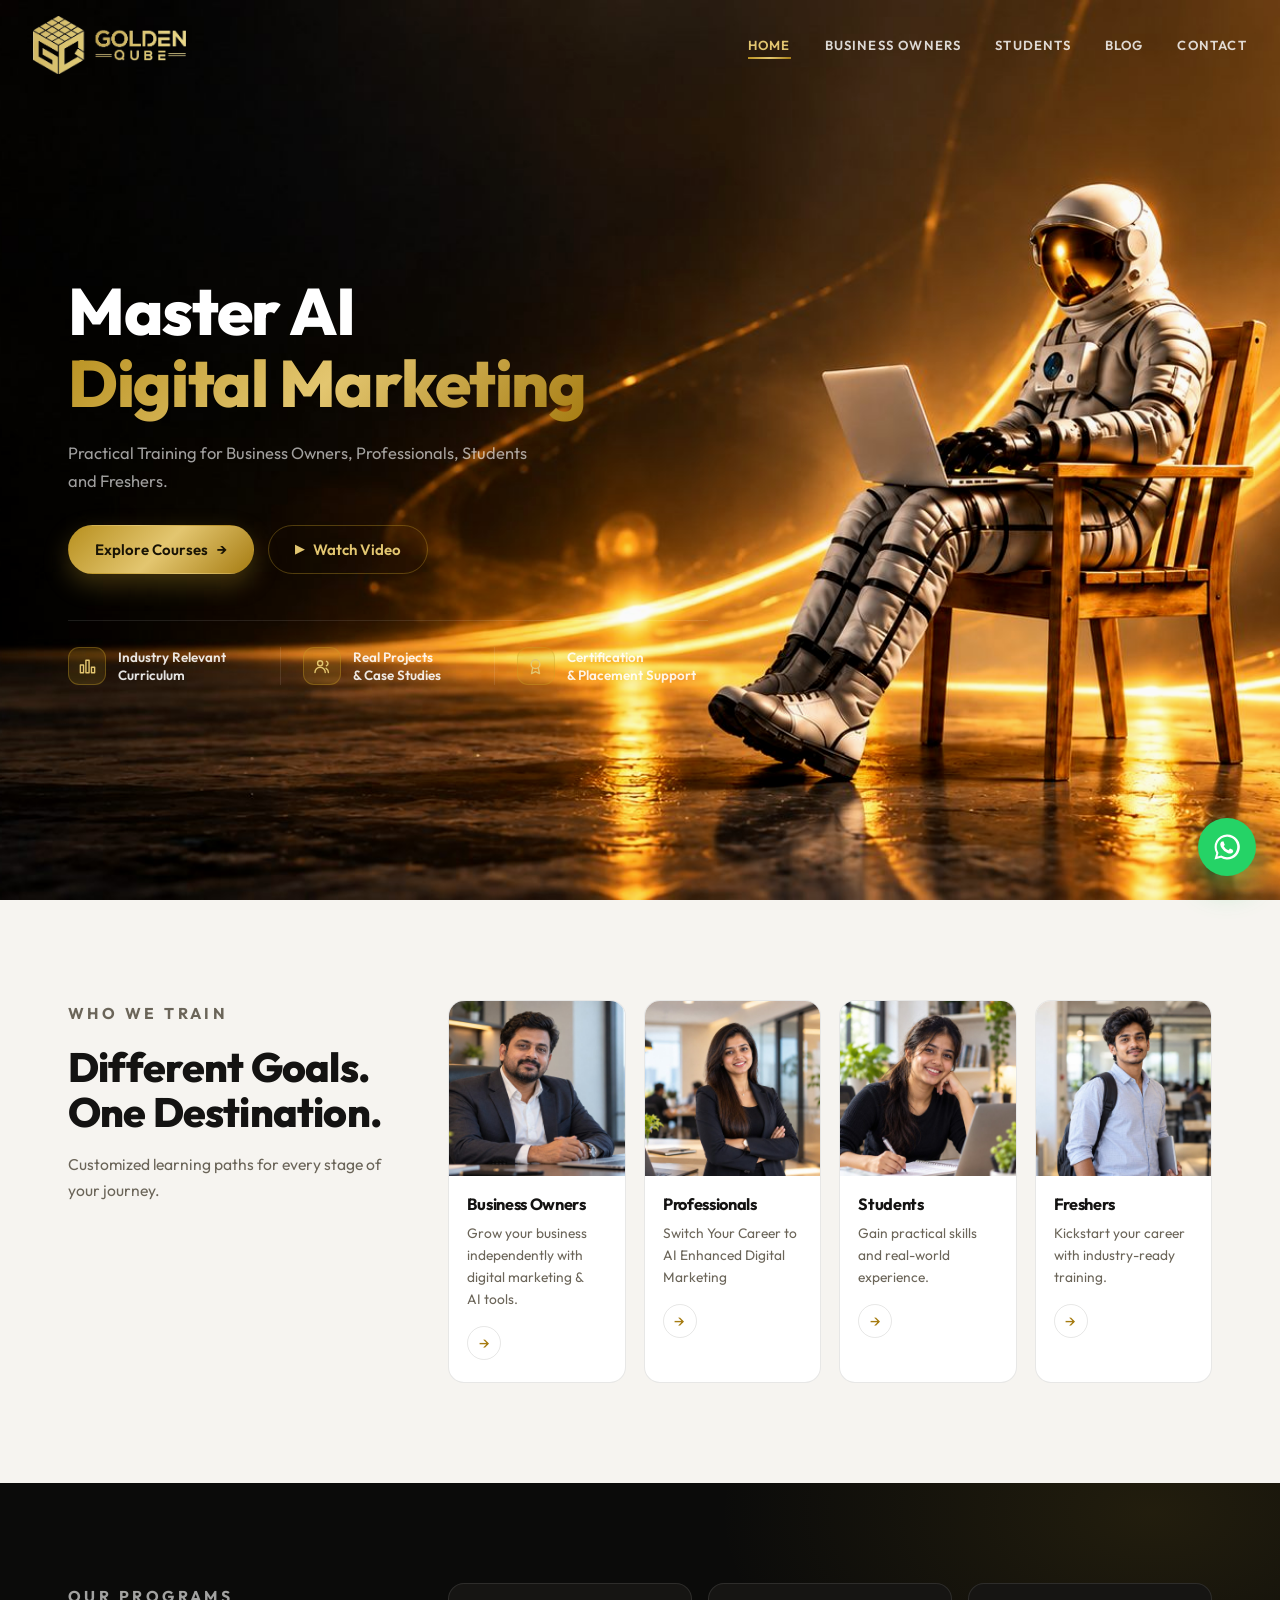
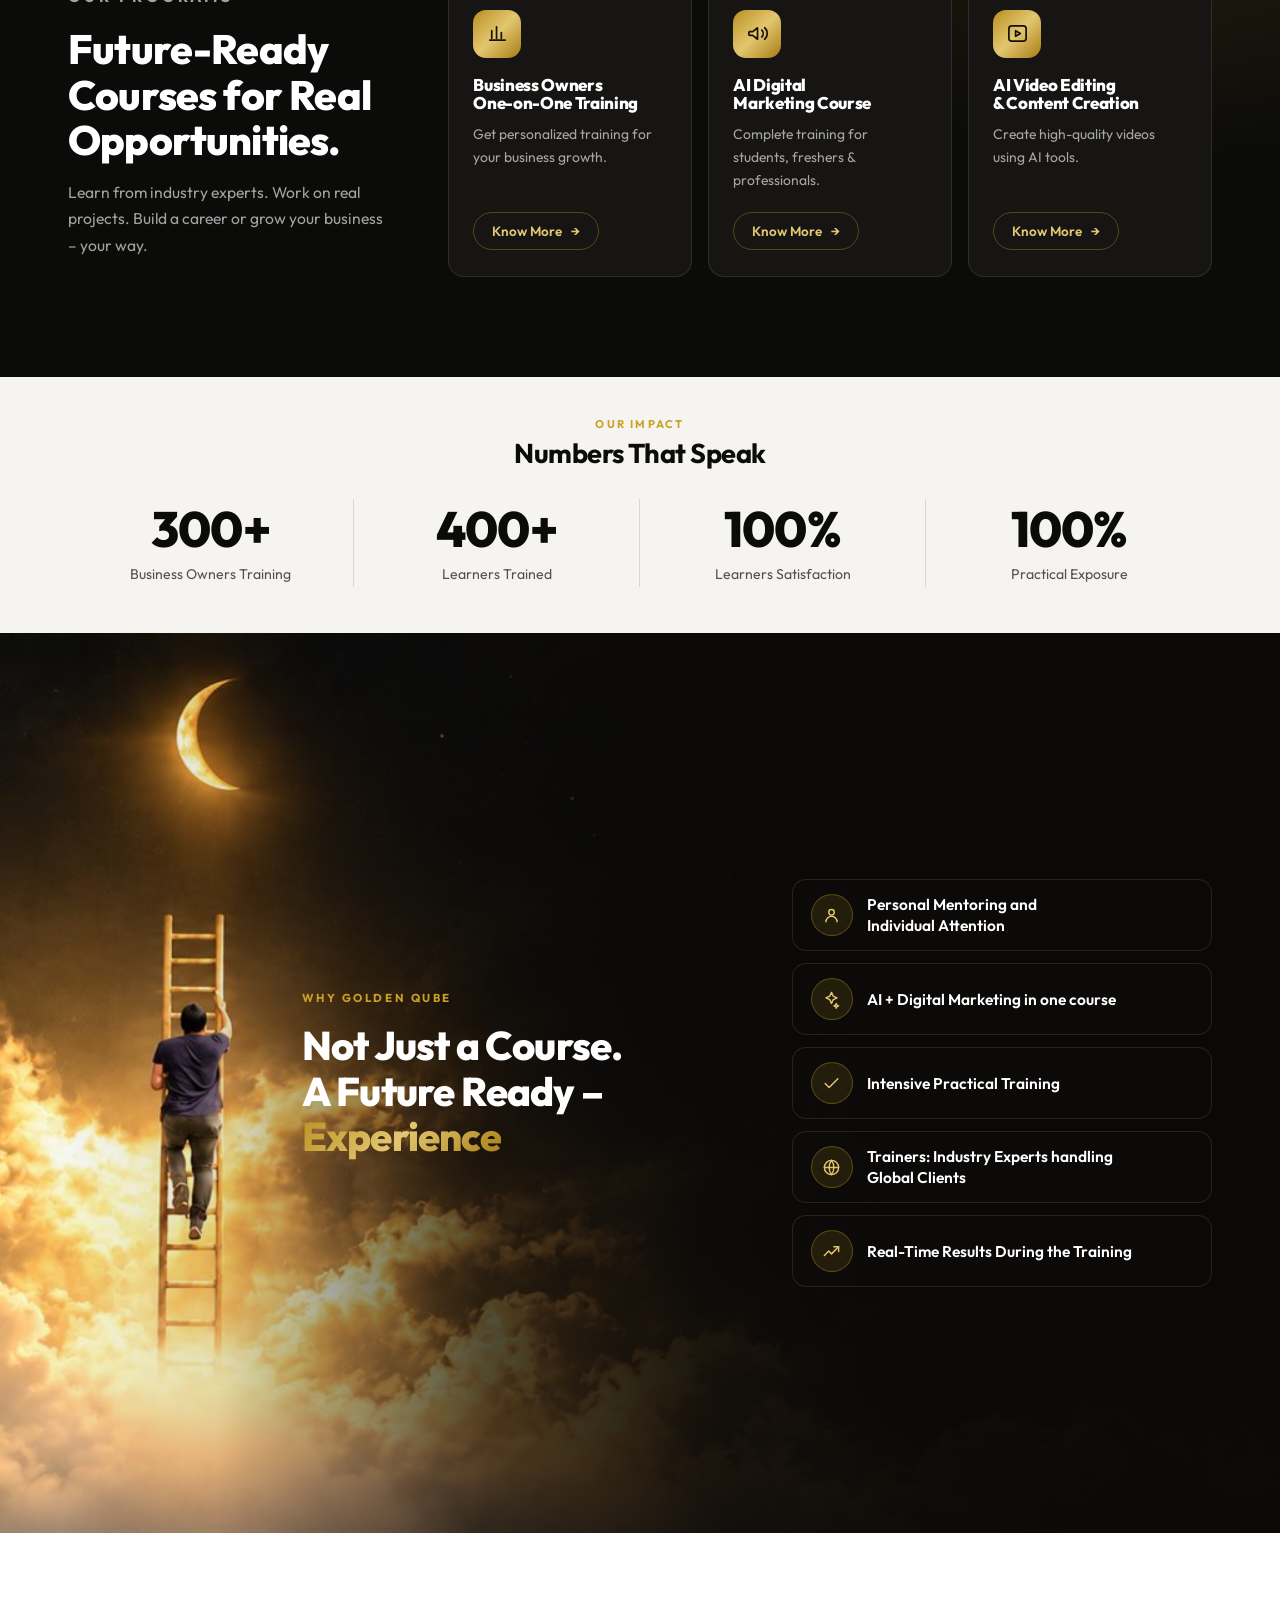
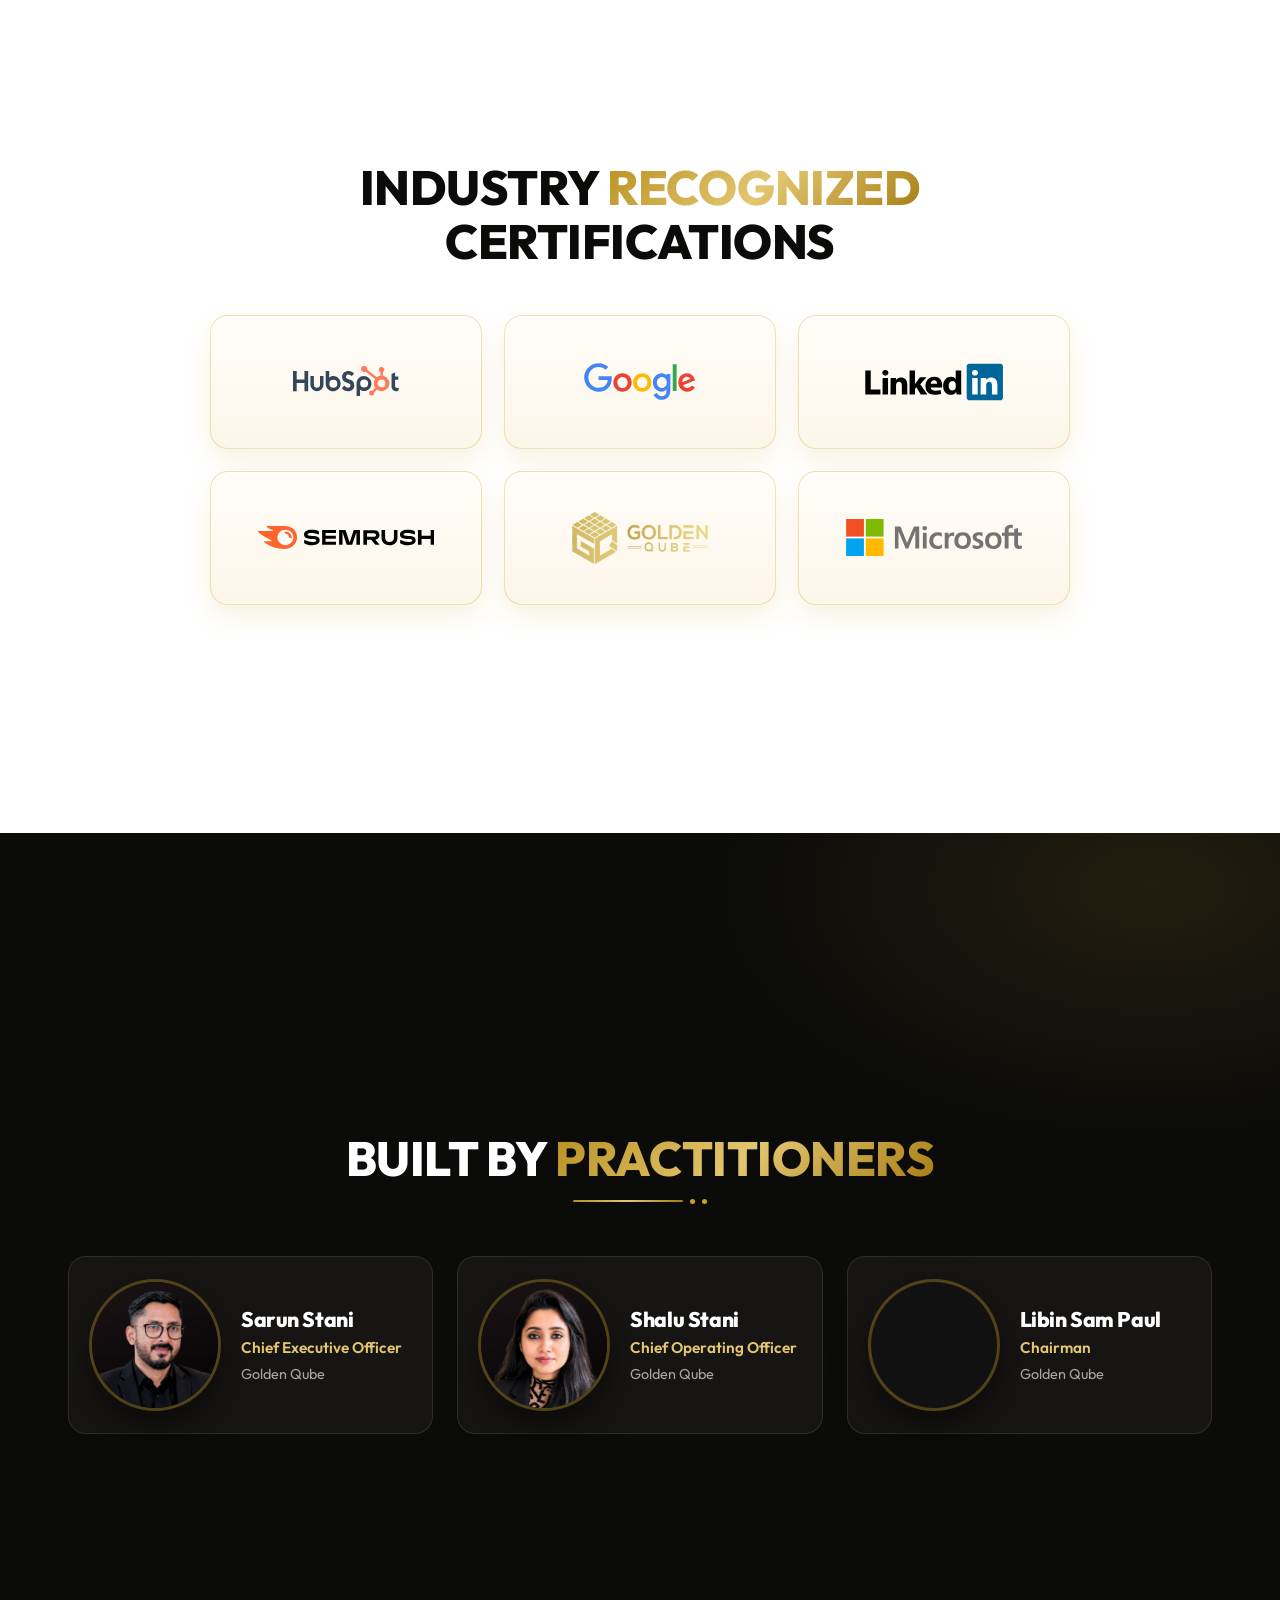
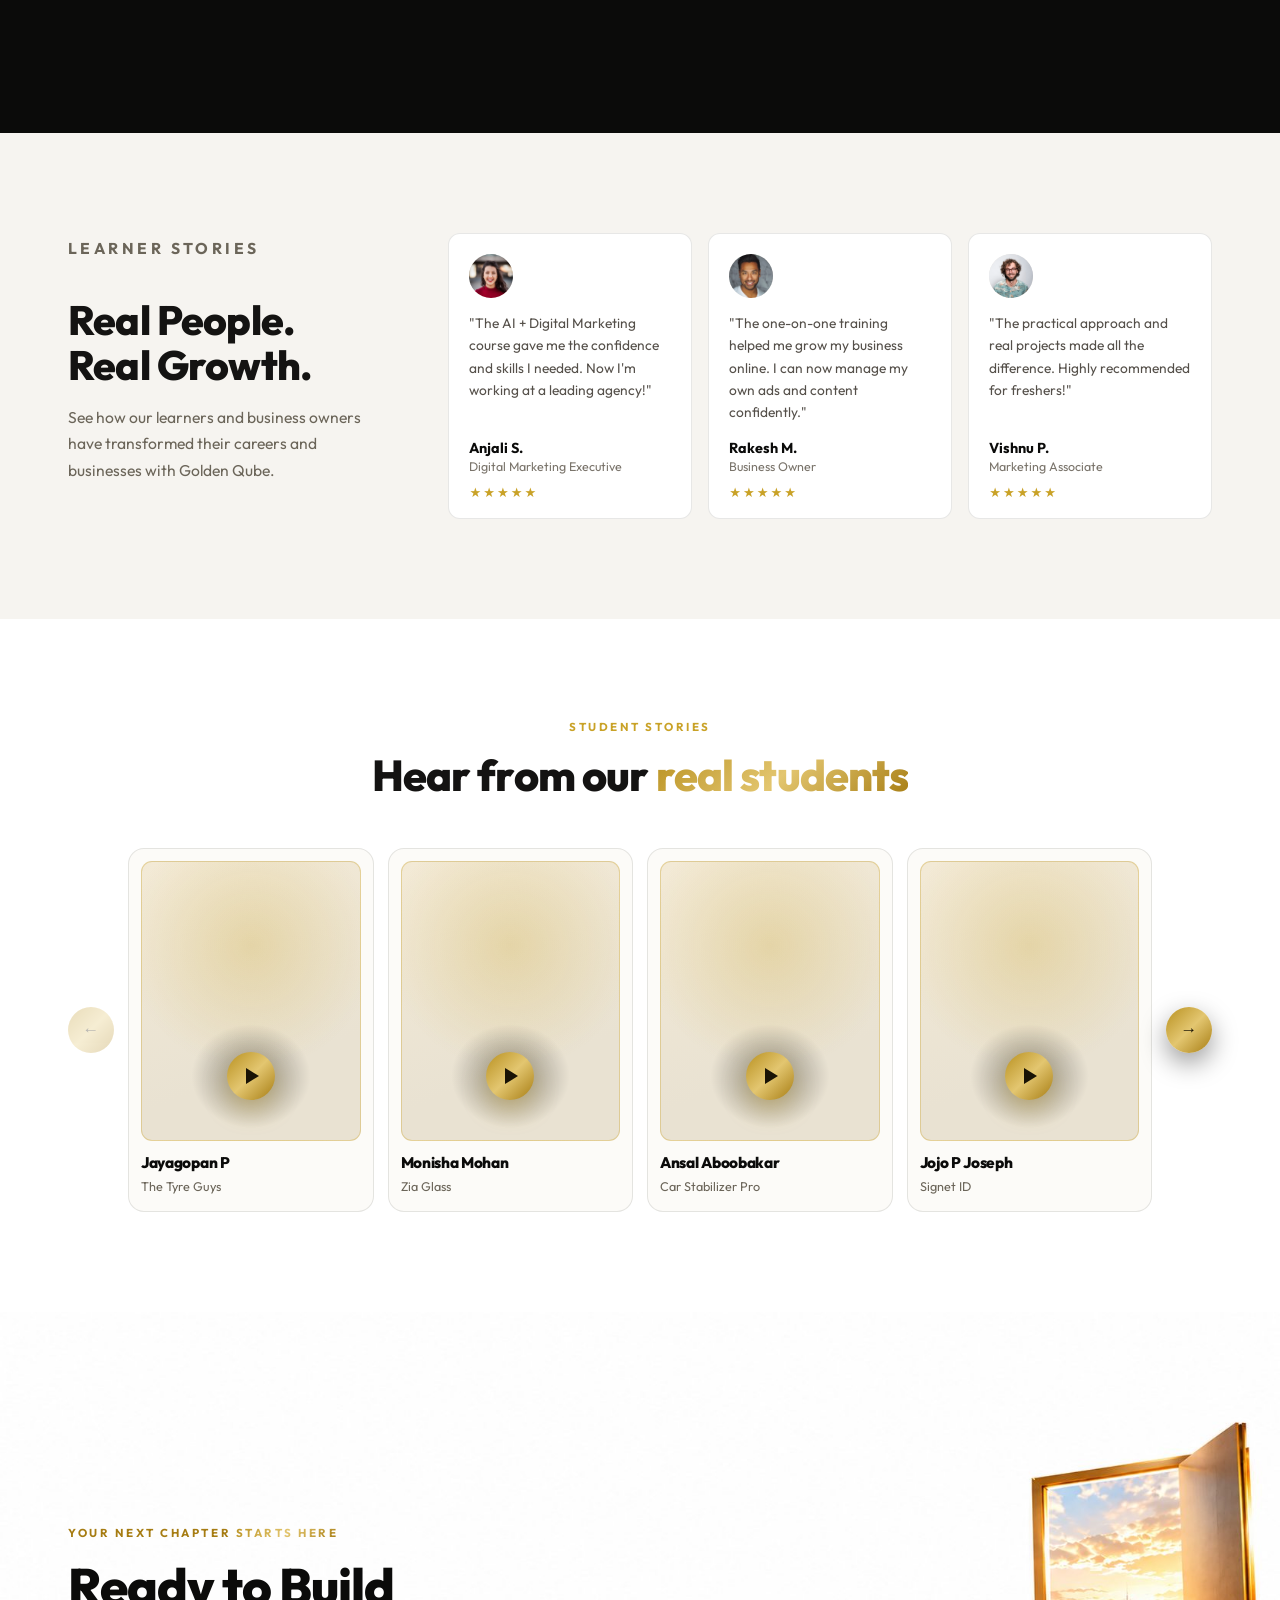
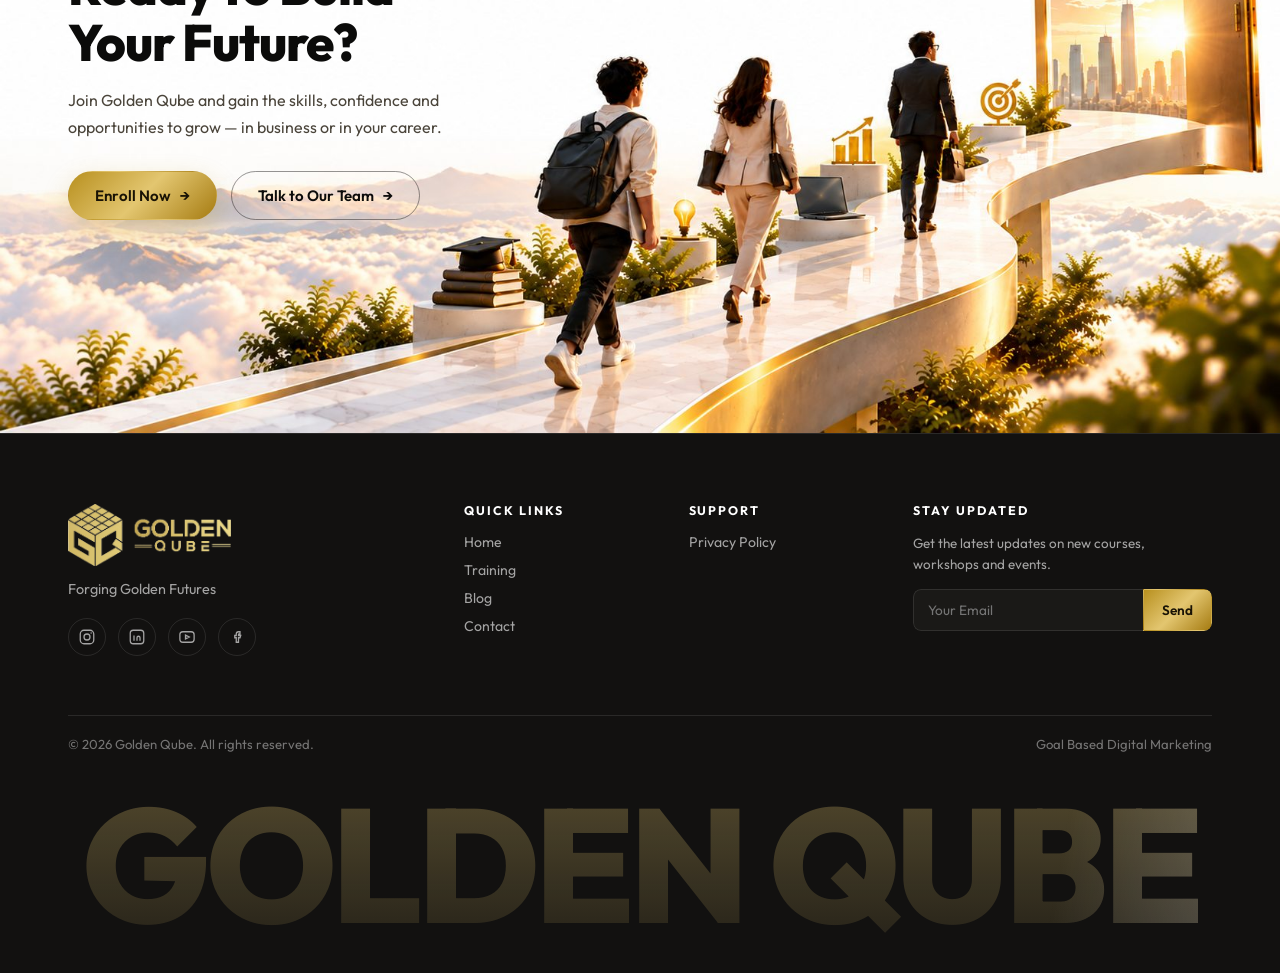
==== commit 4fc4cd51: "Typography: one geometric sans across the whole site Body copy moves from Plus Jakarta Sans to Outfi" ====
--- a/index.html
+++ b/index.html
@@ -9,7 +9,7 @@
 <link rel="apple-touch-icon" href="assets/favicon.png">
 <link rel="preconnect" href="https://fonts.googleapis.com">
 <link rel="preconnect" href="https://fonts.gstatic.com" crossorigin>
-<link href="https://fonts.googleapis.com/css2?family=Outfit:wght@300;400;500;600;700;800;900&family=Plus+Jakarta+Sans:wght@400;500;600;700&family=Caveat:wght@600&display=swap" rel="stylesheet">
+<link href="https://fonts.googleapis.com/css2?family=Outfit:wght@300;400;500;600;700;800;900&family=Caveat:wght@600&display=swap" rel="stylesheet">
 <link rel="stylesheet" href="styles.css">
 </head>
 <body>
--- a/styles.css
+++ b/styles.css
@@ -25,7 +25,11 @@
 *{box-sizing:border-box;margin:0;padding:0}
 html{scroll-behavior:smooth}
 body{
-  font-family:'Plus Jakarta Sans',system-ui,sans-serif;
+  /* Outfit throughout — a geometric sans, and already the face every
+     heading and UI label on the site used. Body copy was the one thing
+     still set in Plus Jakarta Sans, which is humanist, so the two
+     disagreed on every page. One family, one download fewer. */
+  font-family:'Outfit',system-ui,sans-serif;
   background:var(--black);color:var(--ink);
   -webkit-font-smoothing:antialiased;overflow-x:hidden;
 }
@@ -749,10 +753,6 @@
 .cta-grid{position:relative;z-index:2;display:grid;grid-template-columns:1.3fr .7fr;gap:40px;align-items:center}
 .cta h2{font-size:clamp(2rem,4.2vw,3.2rem);margin-bottom:16px}
 .cta-text{color:#4A443A;line-height:1.7;max-width:460px}
-.script{
-  font-family:'Caveat',cursive;font-size:clamp(2.2rem,4.4vw,3.4rem);
-  line-height:1.05;color:#4A3A12;text-align:right;
-}
 
 /* ---------- GOOGLE RATING SUMMARY ---------- */
 /* appears only once live data arrives — [hidden] keeps it out until then */
@@ -1369,6 +1369,10 @@
   width:5px;height:26px;border-radius:3px;background:var(--gold-grad);
 }
 .tp-hero h1{font-size:clamp(2.2rem,4.6vw,3.5rem);line-height:1.08;margin-bottom:14px}
+/* A modifier rather than a change to the rule above, which the Business
+   Owners hero shares: that headline is two short lines and wants the
+   full size. This one names three audiences and ran to four. */
+.tp-hero h1.is-long{font-size:clamp(1.9rem,3.5vw,2.6rem)}
 .tp-brand{font-family:'Outfit',sans-serif;font-weight:800;font-size:1.3rem;color:var(--black)}
 .tp-sub{color:var(--muted);font-size:1rem;margin-top:4px}
 
@@ -1383,6 +1387,11 @@
 }
 .tp-ico svg{width:20px;height:20px}
 .tp-ico.is-yt{color:#FF0000;border-color:rgba(255,0,0,.25);background:rgba(255,0,0,.07)}
+/* A colour each where a module has no product mark to stand for it. The
+   same circle as the gold default, with its two colours handed in per
+   module, so a grid mixing brand logos and glyphs still reads as one
+   set rather than two. */
+.tp-ico.is-tone{color:var(--tone);background:var(--tint);border-color:transparent}
 
 .tp-hero-art{position:relative;display:flex;justify-content:center}
 .tp-hero-art img{
@@ -1406,6 +1415,29 @@
    its top edge. Pure CSS sticky — no script, so nothing to go wrong and it
    runs backwards on the way up for free. */
 /* heading first, then the cards stack beneath it at full screen size */
+/* The section's wordmark, set into the background behind the heading.
+   Flat black at 3%, so it reads as a faint tint in the paper rather
+   than a second heading competing with the real one. It takes no clicks
+   and cannot be selected, and the sticky cards below scroll over the top
+   of it because .band .shell already sits on z-index 1.
+
+   A plain colour rather than the clipped gradient this used to carry:
+   at a single flat value there is nothing for background-clip to do. */
+.tp-why-mark{
+  position:absolute;z-index:0;
+  left:50%;top:130px;transform:translateX(-50%);
+  text-align:center;
+  font-family:'Outfit',sans-serif;font-weight:900;text-transform:uppercase;
+  font-size:min(17vw,15rem);line-height:.84;letter-spacing:-.04em;
+  color:rgba(20,19,18,.03);          /* --ink at 3% */
+  user-select:none;pointer-events:none;
+}
+/* Stacked on two lines, the longer word is only six characters, so it
+   fits comfortably at phone widths without a size of its own. */
+@media (max-width:720px){
+  .tp-why-mark{top:92px}
+}
+
 .tp-why-grid{display:block}
 .tp-why-intro{max-width:760px;margin-top:64px;margin-bottom:36px}
 .tp-why-intro h2{font-size:clamp(1.8rem,3.4vw,2.6rem);line-height:1.12}
@@ -1745,6 +1777,8 @@
 .tp-mod:hover::after{opacity:1}
 .tp-mod:hover{transform:translateY(-6px);border-color:var(--line-gold);box-shadow:0 18px 38px rgba(201,162,39,.20)}
 .tp-mod:hover .tp-ico{background:var(--gold-grad);color:#191305;transform:translateY(-2px)}
+/* the gold hover above would otherwise wipe the colour off the toned ones */
+.tp-mod:hover .tp-ico.is-tone{background:var(--tint);color:var(--tone);transform:translateY(-2px)}
 .tp-mod b{font-family:'Outfit',sans-serif;font-weight:600;font-size:.88rem;line-height:1.38;color:var(--black)}
 .tp-logo{display:grid;place-items:center;width:42px;height:42px;flex:0 0 42px}
 .tp-logo img{max-width:100%;max-height:26px;object-fit:contain}
@@ -1865,7 +1899,9 @@
 
 /* ---------- built by practitioners ---------- */
 .tp-prac-band{background:#FAF6EC}
-.tp-prac-title{font-size:clamp(1.4rem,2.6vw,1.9rem);letter-spacing:.06em;margin-bottom:24px}
+/* Tracking back to the heading default: the wide spacing here was for
+   the all-caps title this replaced, and it reads as gappy on a sentence. */
+.tp-prac-title{font-size:clamp(1.4rem,2.6vw,1.9rem);letter-spacing:-.01em;margin-bottom:24px}
 .tp-prac-grid{display:grid;grid-template-columns:repeat(3,1fr);gap:20px}
 .tp-prac{
   display:flex;align-items:center;gap:18px;
@@ -1922,6 +1958,7 @@
 @media (max-width:620px){
   .tp-hero{padding:104px 0 56px}
   .tp-hero h1{font-size:clamp(1.9rem,8.6vw,2.6rem)}
+  .tp-hero h1.is-long{font-size:clamp(1.6rem,7.2vw,2.1rem)}
   .tp-chips{gap:14px 18px}
   .tp-chips li{flex:0 0 calc(50% - 9px)}
   /* a lighter tilt suits the smaller stacked cards */
@@ -2090,7 +2127,6 @@
    with the ring, and the ring is the point. */
 .vs-head{text-align:center;max-width:820px;margin:0 auto 6px}
 .vs-head h2{font-size:clamp(1.6rem,3.2vw,2.2rem);margin-bottom:6px}
-.vs-sub{color:var(--muted);line-height:1.5;font-size:.95rem}
 
 .vs-stage{
   --n:7;                      /* number of cards on the ring */
@@ -2104,17 +2140,12 @@
      them crowd into the middle and close the hole, and the hole is what
      makes it read as a ring rather than a pile. */
   --radius:38%;               /* distance from the centre */
-  /* How far the ring spills past its own box, in stage widths.
-
-     Two numbers, because they answer different questions. --reach is
-     radial, to the far corner of a card, and the cursor test wants that
-     one: generous, so pointing anywhere on a card counts. --reach-y is
-     the vertical extent of a card sitting at the top of the orbit, which
-     is smaller because the cards are barely tilted — a corner only
-     reaches the diagonal at 45 degrees. Reserving the diagonal would
-     throw away about 7% of the height the ring could have used. */
-  --reach:.700;               /* orbit + half a card's diagonal */
-  --reach-y:.650;             /* orbit + half a card's height, tilted */
+  /* How far the ring spills past its own box, in stage widths: the
+     orbit plus half a card's height, measured with the card's small
+     tilt. Not half its diagonal — a corner only reaches that far at 45
+     degrees, and reserving it threw away about 7% of the height the
+     ring could have used. */
+  --reach-y:.650;
   --spill:calc(var(--stage) * (var(--reach-y) - .5));
   --rise:58vh;                /* how far below a card starts its climb */
 
@@ -2152,6 +2183,14 @@
   transform:rotate(var(--a)) translate(var(--radius)) rotate(calc(-1 * var(--a)));
   display:grid;place-items:center;
 }
+
+/* Every slot is a full-stage box, so seven of them lie on top of one
+   another and the last one in the markup swallowed the clicks meant for
+   the six beneath it — only one card in seven could actually be opened.
+   The boxes are scaffolding, not targets: clicks pass straight through
+   them and land on the cards themselves. */
+.vs-ring,.vs-slot{pointer-events:none}
+.vs-card{pointer-events:auto}
 
 /* --r is how far this card has arrived, 0 to 1, written by script.js from
    the scroll position. At 0 it waits below the fold; at 1 it sits on the
@@ -2192,9 +2231,9 @@
 
 .vs-card:hover{box-shadow:0 20px 42px rgba(20,19,18,.32),0 0 0 2px var(--gold)}
 
-/* A ring that never stops is hard to click and hard to read, so hover and
-   keyboard focus bring it to rest. script.js watches for both and eases
-   the speed down, rather than halting on the spot. */
+/* The ring keeps turning under the cursor — only keyboard focus brings
+   it to rest, so tabbing onto a card holds it still long enough to read
+   and press. script.js eases the speed down rather than halting it. */
 
 /* Nothing sits below the ring: anything there scrolls past while the
    section is pinned, which reads as the ring having come loose. */
@@ -2310,18 +2349,45 @@
 .bo-about-copy h2{font-size:clamp(1.6rem,2.8vw,2.2rem);margin-bottom:14px}
 .bo-about-copy p{color:var(--muted);line-height:1.8}
 
-/* The six subjects */
+/* The six subjects.
+
+   These carry real product logos rather than the gold icon tile used
+   elsewhere on the page, so the tile is white: Google Ads, Analytics,
+   Search Console and Instagram are all drawn for a light background and
+   several of them disappear or muddy against the dark band. The two
+   subjects with no product behind them get a tinted glyph instead,
+   coloured through --tone. */
 .bo-learn{display:grid;grid-template-columns:repeat(3,1fr);gap:18px}
+.bo-logo{
+  display:grid;place-items:center;width:48px;height:48px;border-radius:13px;
+  background:#fff;margin-bottom:18px;
+  box-shadow:0 2px 10px rgba(0,0,0,.22);
+  transition:transform .35s;
+}
+.bo-logo img{width:26px;height:26px;object-fit:contain}
+.bo-logo svg{width:25px;height:25px;color:var(--tone,var(--gold-deep))}
+.card:hover .bo-logo{transform:rotate(-8deg) scale(1.05)}
 .bo-sub{padding:26px 24px}
 .bo-sub h3{font-size:1.02rem;margin-bottom:9px;line-height:1.3}
 .bo-sub p{font-size:.87rem;line-height:1.65;color:var(--muted-dark)}
 .light .bo-sub p,.bo-white .bo-sub p{color:var(--muted)}
 
-/* Who it suits */
+/* Who it suits.
+
+   A colour each, rather than five gold tiles in a row. The pair is
+   given per card as --tone (the glyph) and --tint (the pad behind it)
+   instead of being mixed from one value, so there is nothing here that
+   depends on color-mix being available. */
 .bo-people{display:grid;grid-template-columns:repeat(5,1fr);gap:14px}
 .bo-person{padding:24px 14px;text-align:center}
-.bo-person .icon-tile{margin:0 auto 14px}
 .bo-person h3{font-size:.9rem;line-height:1.35}
+.bo-tint{
+  display:grid;place-items:center;width:52px;height:52px;border-radius:14px;
+  background:var(--tint,#F3EFE5);color:var(--tone,var(--gold-deep));
+  margin:0 auto 14px;transition:transform .35s;
+}
+.bo-tint svg{width:25px;height:25px}
+.card:hover .bo-tint{transform:rotate(-8deg) scale(1.05)}
 
 /* Why us — divided like the stats row rather than boxed. Five short
    points in five more cards would have been the fourth card grid on
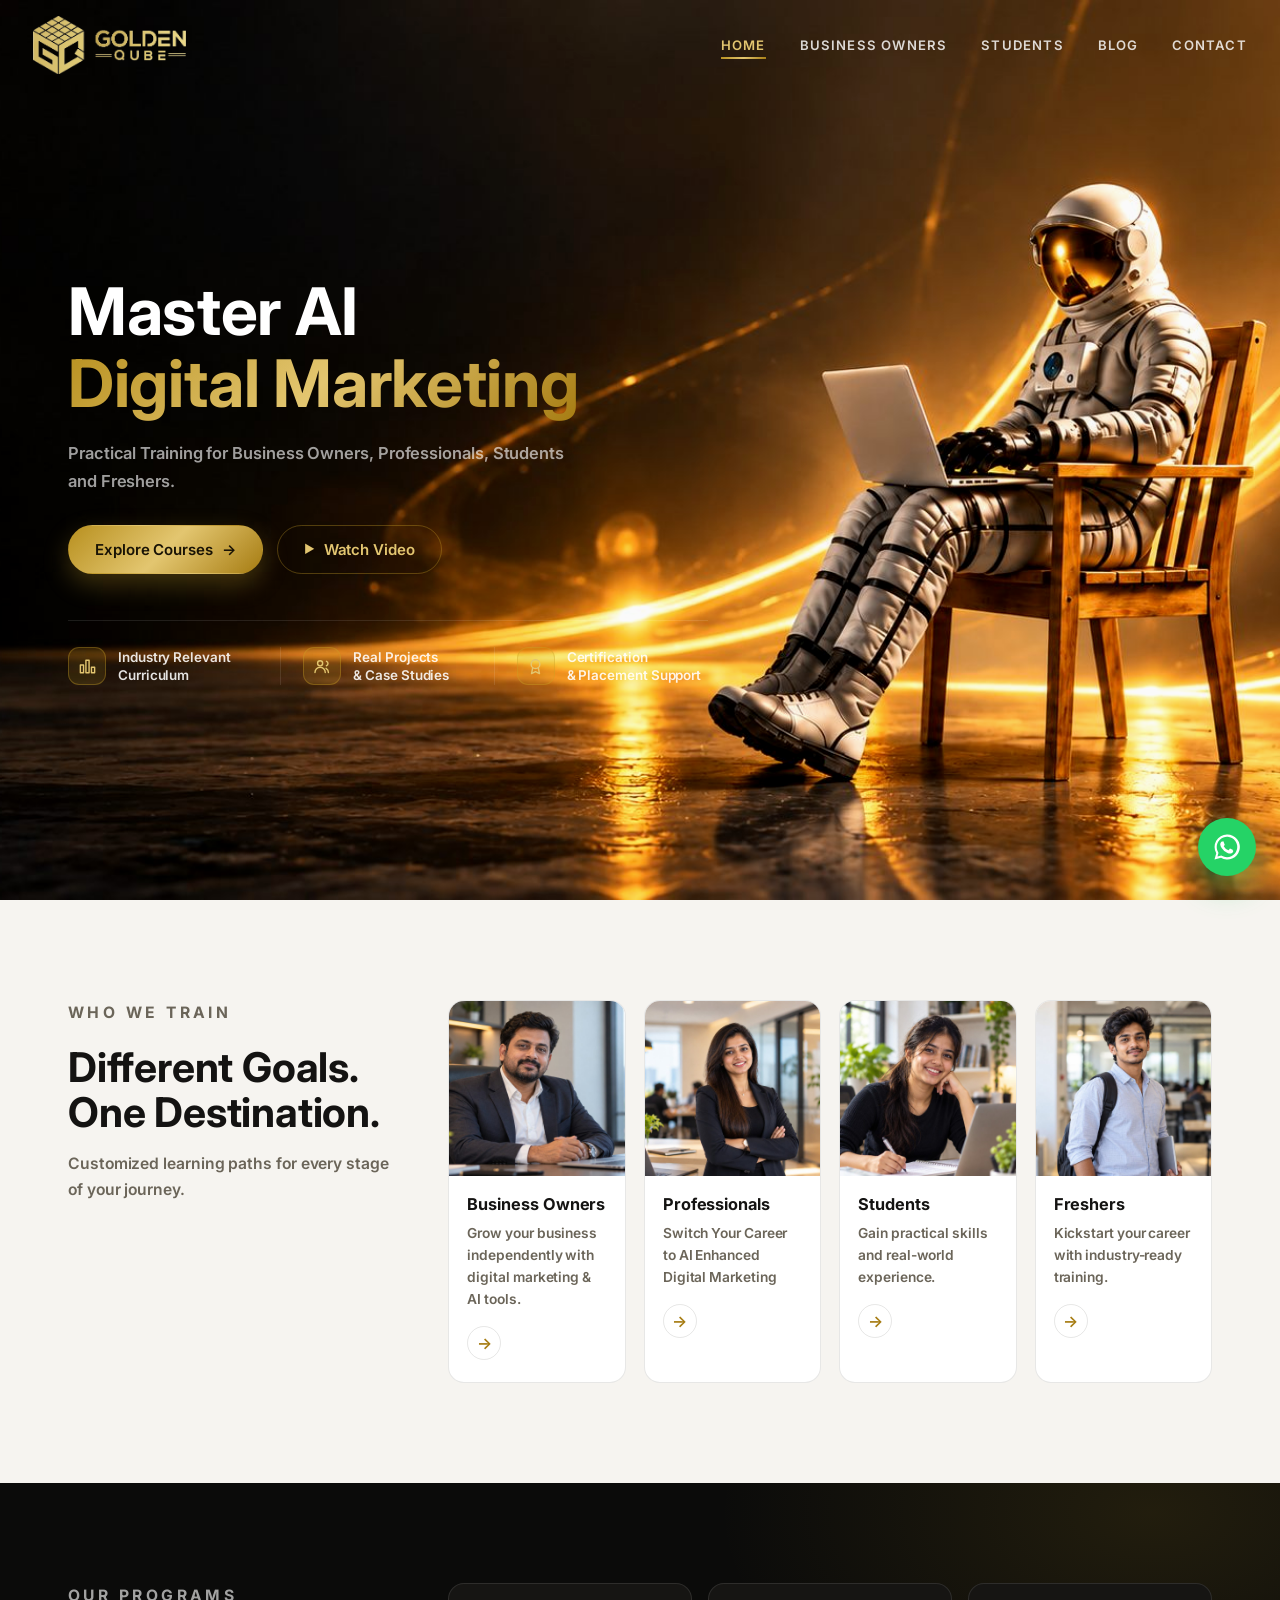
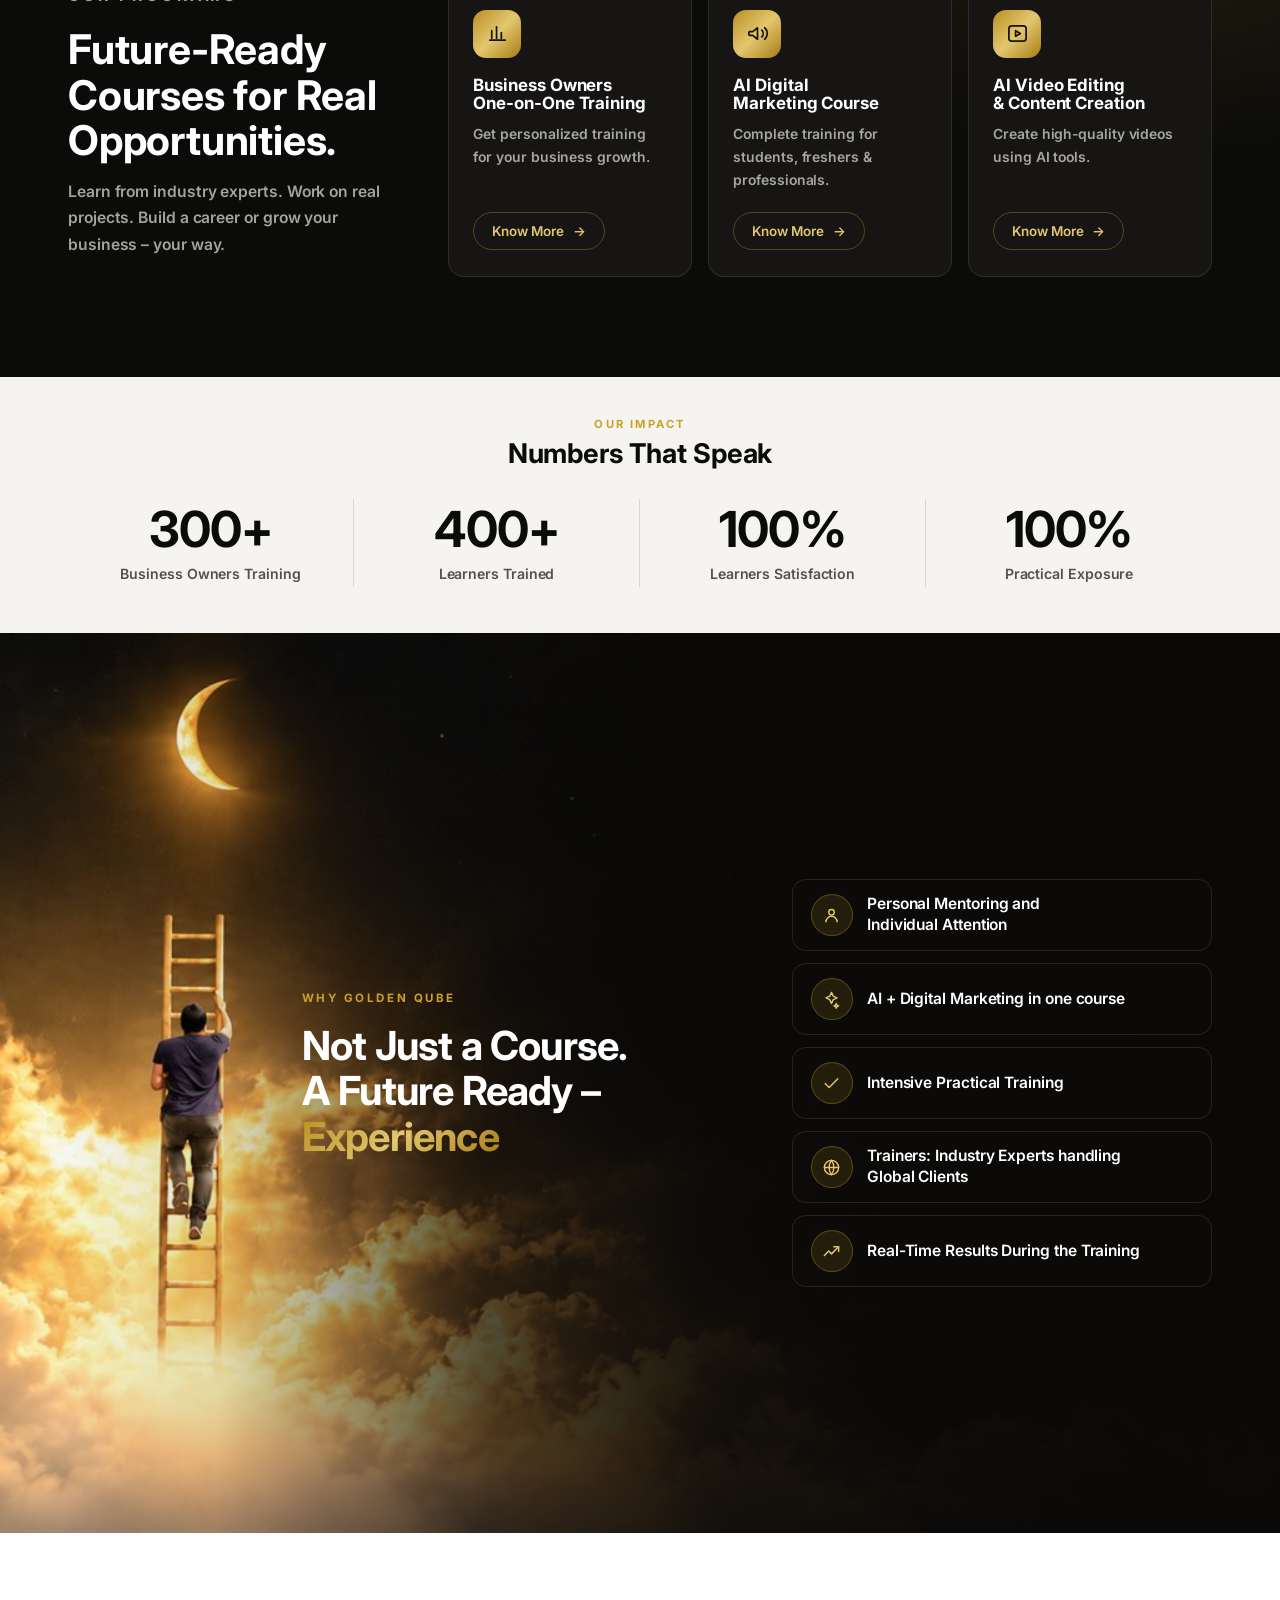
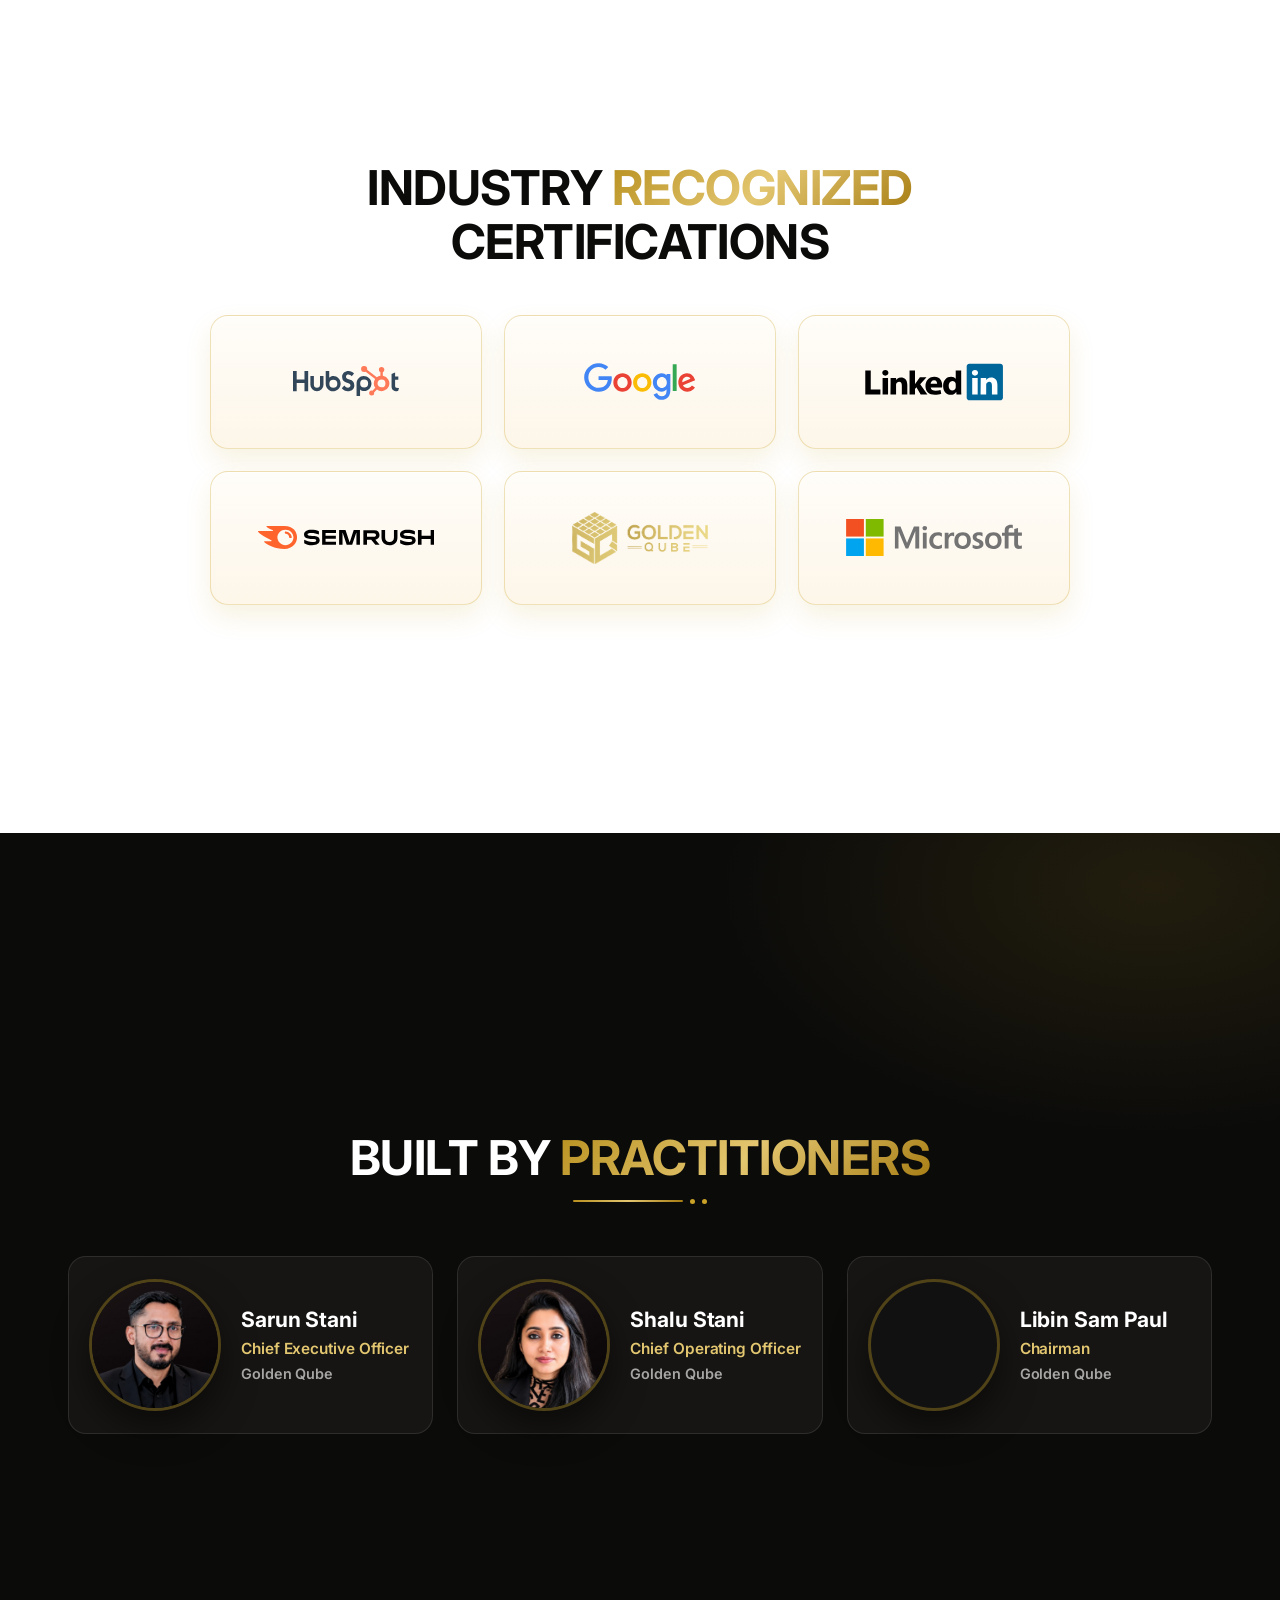
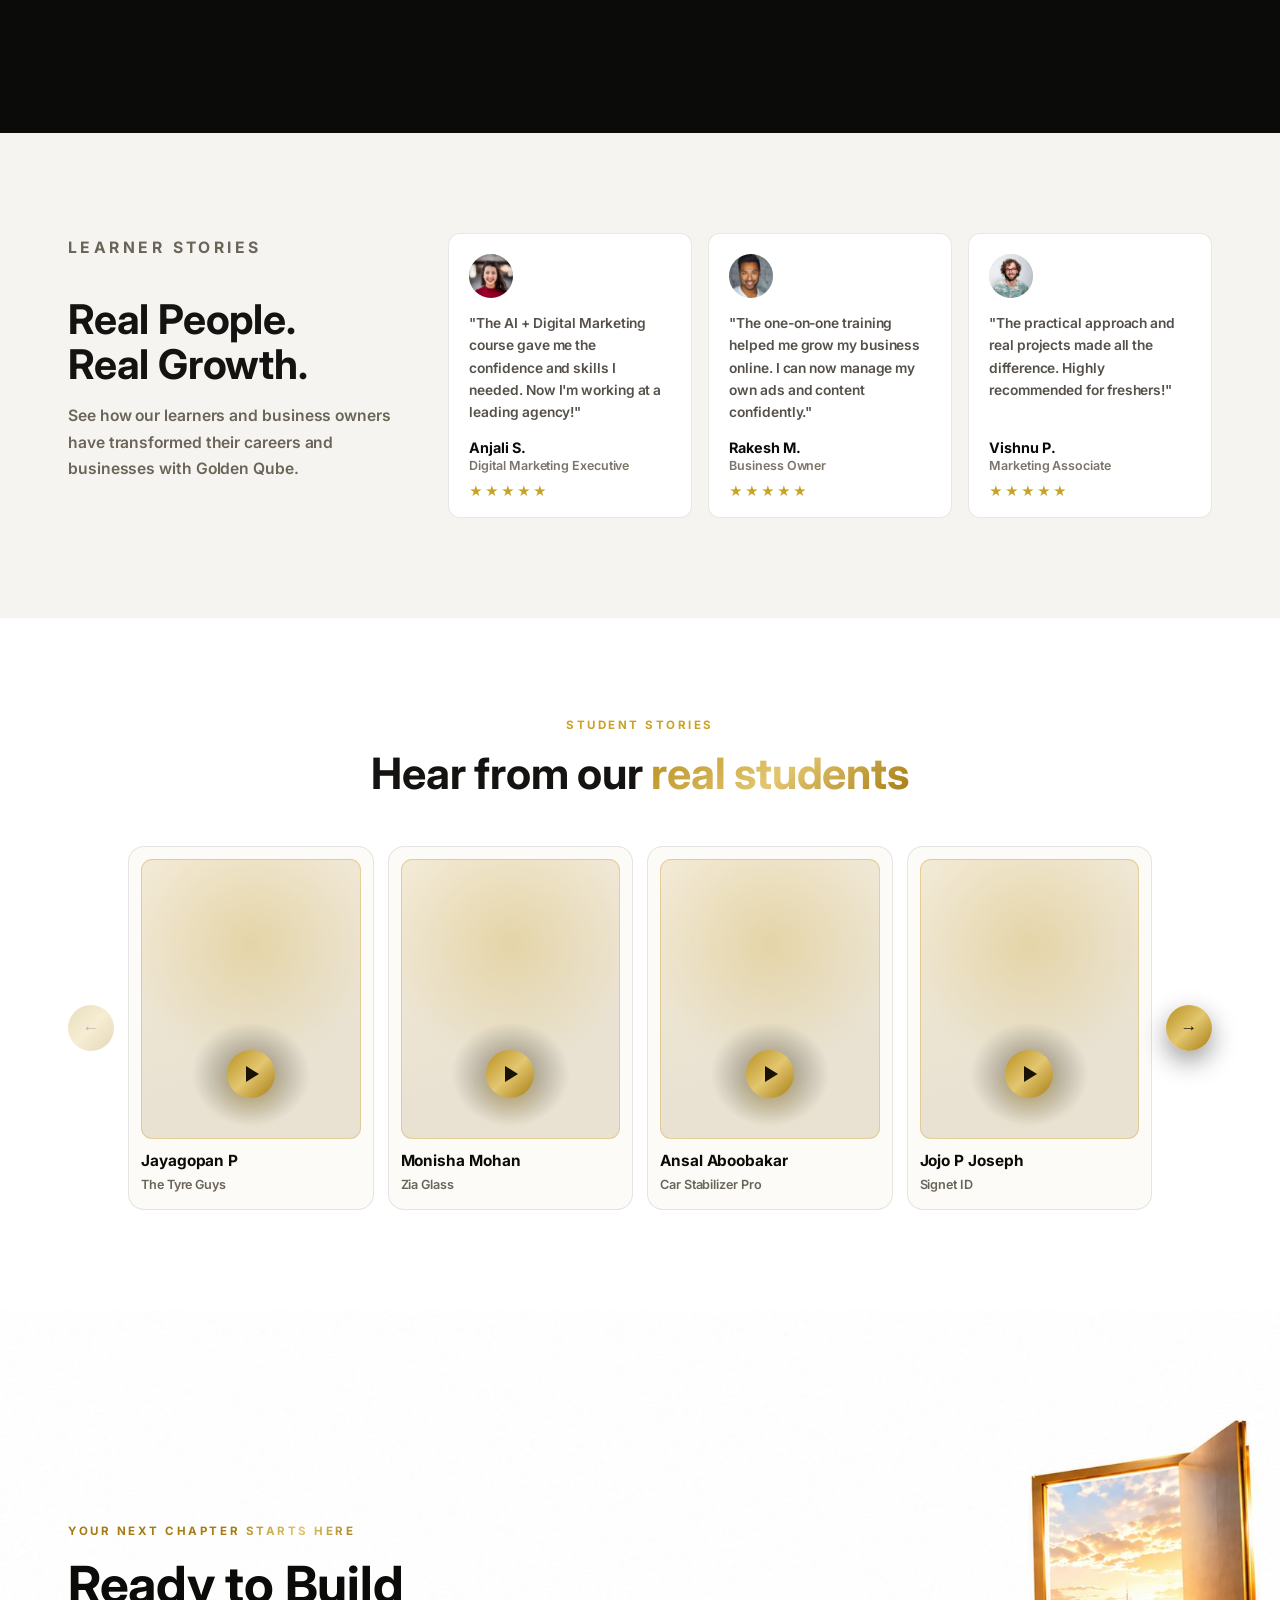
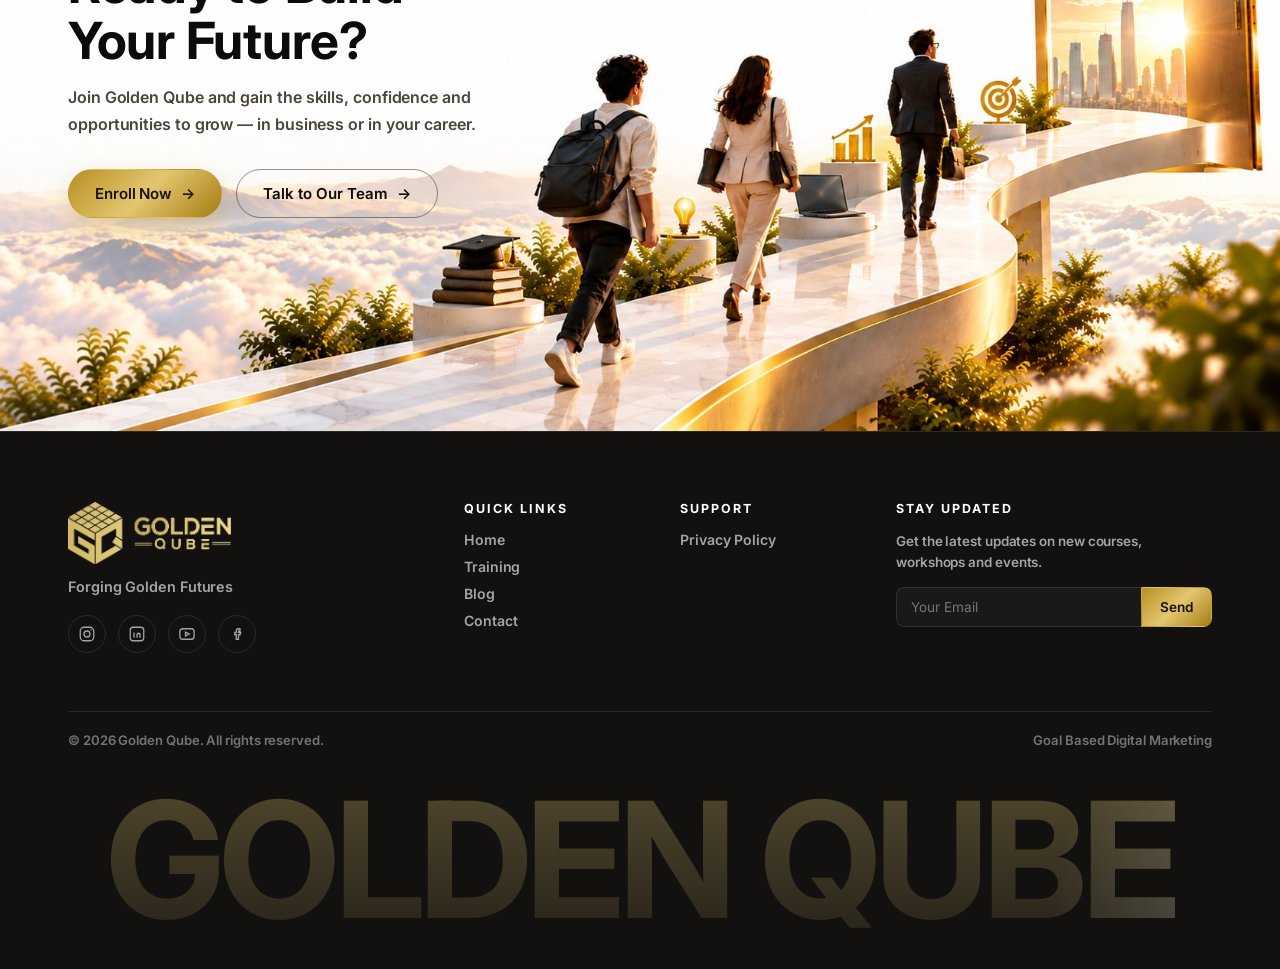
==== commit 10cc08ce: "Typography: SF Pro Display spec across the site Family, weight and tracking applied everywhere. Weig" ====
--- a/index.html
+++ b/index.html
@@ -9,7 +9,7 @@
 <link rel="apple-touch-icon" href="assets/favicon.png">
 <link rel="preconnect" href="https://fonts.googleapis.com">
 <link rel="preconnect" href="https://fonts.gstatic.com" crossorigin>
-<link href="https://fonts.googleapis.com/css2?family=Outfit:wght@300;400;500;600;700;800;900&family=Caveat:wght@600&display=swap" rel="stylesheet">
+<link href="https://fonts.googleapis.com/css2?family=Inter:wght@400;500;600;700&family=Caveat:wght@600&display=swap" rel="stylesheet">
 <link rel="stylesheet" href="styles.css">
 </head>
 <body>
--- a/styles.css
+++ b/styles.css
@@ -20,16 +20,26 @@
   --gold-grad:linear-gradient(135deg,#B8901F,#E3C670 50%,#A67C12);
   --r:16px;
   --shell:1200px;
+
+  /* SF Pro Display is Apple's own font. It is licensed for use on Apple
+     platforms, not for serving from a web server, so it cannot simply be
+     loaded the way Outfit was. Naming it through -apple-system and
+     BlinkMacSystemFont is the supported route: every Mac, iPhone and iPad
+     renders the real thing.
+
+     Inter follows for everyone else. It was drawn as a close relative of
+     SF and shares its proportions, so Windows and Android get the same
+     design rather than whatever their system font happens to be. */
+  --font:-apple-system,BlinkMacSystemFont,'SF Pro Display','SF Pro Text','Inter',
+         system-ui,'Segoe UI',Roboto,sans-serif;
 }
 
 *{box-sizing:border-box;margin:0;padding:0}
 html{scroll-behavior:smooth}
 body{
-  /* Outfit throughout — a geometric sans, and already the face every
-     heading and UI label on the site used. Body copy was the one thing
-     still set in Plus Jakarta Sans, which is humanist, so the two
-     disagreed on every page. One family, one download fewer. */
-  font-family:'Outfit',system-ui,sans-serif;
+  font-family:var(--font);
+  font-weight:600;              /* semibold, per the type spec */
+  letter-spacing:-.005em;       /* -0.5% */
   background:var(--black);color:var(--ink);
   -webkit-font-smoothing:antialiased;overflow-x:hidden;
 }
@@ -37,11 +47,18 @@
 a{text-decoration:none;color:inherit}
 .shell{width:100%;max-width:var(--shell);margin:0 auto;padding:0 28px}
 
-h1,h2,h3,h4{font-family:'Outfit',sans-serif;line-height:1.1;font-weight:800;letter-spacing:-.02em}
+/* Bold, -0.5% tracking, 1.1 line height — the spec as written. It is a
+   display spec, so it lands on the headings.
+
+   The 1.05–1.15 line height is NOT carried down to paragraphs. At body
+   sizes those lines sit close enough that descenders meet the ascenders
+   below them; the 31 rules setting 1.5–1.8 for long copy keep what they
+   have. The family, weight and tracking do apply throughout. */
+h1,h2,h3,h4{font-family:var(--font);line-height:1.1;font-weight:700;letter-spacing:-.005em}
 .gold{background:var(--gold-grad);-webkit-background-clip:text;background-clip:text;color:transparent}
 
 .eyebrow{
-  font-family:'Outfit',sans-serif;font-size:.72rem;font-weight:700;
+  font-family:var(--font);font-size:.72rem;font-weight:700;
   letter-spacing:.22em;text-transform:uppercase;color:var(--gold);margin-bottom:18px;
 }
 .center-eyebrow{text-align:center}
@@ -50,7 +67,7 @@
 .btn{
   display:inline-flex;align-items:center;gap:9px;
   padding:14px 26px;border-radius:100px;border:1.5px solid transparent;
-  font-family:'Outfit',sans-serif;font-weight:600;font-size:.94rem;
+  font-family:var(--font);font-weight:600;font-size:.94rem;
   cursor:pointer;transition:transform .25s,box-shadow .25s,background .25s,color .25s,border-color .25s;
 }
 .btn i{font-style:normal;transition:transform .25s}
@@ -67,7 +84,7 @@
 
 .text-link{
   display:inline-flex;align-items:center;gap:8px;margin-top:22px;
-  font-family:'Outfit',sans-serif;font-weight:700;font-size:.9rem;color:var(--gold-deep);
+  font-family:var(--font);font-weight:700;font-size:.9rem;color:var(--gold-deep);
   border-bottom:2px solid var(--line-gold);padding-bottom:4px;
 }
 .dark .text-link{color:var(--gold-light)}
@@ -83,7 +100,7 @@
 .logo img{height:58px;width:auto}
 .nav{display:flex;align-items:center;gap:34px}
 .nav a{
-  font-family:'Outfit',sans-serif;font-size:.82rem;font-weight:600;
+  font-family:var(--font);font-size:.82rem;font-weight:600;
   letter-spacing:.09em;text-transform:uppercase;
   color:rgba(255,255,255,.82);position:relative;transition:color .25s;
 }
@@ -156,7 +173,7 @@
   .hero-features li{opacity:1;transform:none;animation:none}
 }
 .hero-features b{
-  font-family:'Outfit',sans-serif;font-weight:600;font-size:.84rem;
+  font-family:var(--font);font-weight:600;font-size:.84rem;
   line-height:1.35;color:rgba(255,255,255,.88);
 }
 .mini-icon{
@@ -243,7 +260,7 @@
 /* practical tiles */
 .tile{padding:26px 24px}
 .tile .num{
-  font-family:'Outfit',sans-serif;font-weight:800;font-size:.78rem;
+  font-family:var(--font);font-weight:700;font-size:.78rem;
   letter-spacing:.18em;color:var(--gold-deep);display:block;margin-bottom:12px;
 }
 .dark .tile .num{color:var(--gold-light)}
@@ -255,14 +272,14 @@
 .stats-band{background:var(--white);padding:40px 0 46px}
 .stats-band .eyebrow{margin-bottom:8px;font-size:.7rem;letter-spacing:.2em}
 .stats-title{
-  text-align:center;font-family:'Outfit',sans-serif;font-weight:700;
+  text-align:center;font-family:var(--font);font-weight:700;
   font-size:clamp(1.35rem,2.2vw,1.7rem);color:var(--black);margin-bottom:30px;
 }
 .stats{display:grid;grid-template-columns:repeat(4,1fr)}
 .stat{text-align:center;padding:4px 16px;border-right:1px solid rgba(20,19,18,.13)}
 .stat:last-child{border-right:0}
 .stat strong{
-  display:block;font-family:'Outfit',sans-serif;font-weight:800;
+  display:block;font-family:var(--font);font-weight:700;
   font-size:clamp(2.3rem,4vw,3.1rem);letter-spacing:-.02em;
   color:var(--black);margin-bottom:8px;line-height:1.05;
 }
@@ -330,7 +347,7 @@
   transform:rotate(-8deg) scale(1.08);box-shadow:0 8px 20px rgba(201,162,39,.35);
 }
 .why-list b{
-  flex:1;font-family:'Outfit',sans-serif;font-weight:600;font-size:.97rem;
+  flex:1;font-family:var(--font);font-weight:600;font-size:.97rem;
   transition:color .3s;
 }
 .why-list li:hover b{color:var(--gold-light)}
@@ -348,12 +365,12 @@
 .badge{
   position:absolute;left:-14px;bottom:26px;display:flex;align-items:center;gap:10px;
   background:var(--gold-grad);color:#191305;padding:12px 20px;border-radius:100px;
-  font-family:'Outfit',sans-serif;font-weight:600;font-size:.85rem;
+  font-family:var(--font);font-weight:600;font-size:.85rem;
   box-shadow:0 14px 30px rgba(0,0,0,.45);
 }
-.badge b{font-size:1.1rem;font-weight:800}
+.badge b{font-size:1.1rem;font-weight:700}
 .biz-copy h2{font-size:clamp(1.8rem,3.2vw,2.5rem);margin-bottom:12px}
-.biz-sub{color:var(--gold-light);font-family:'Outfit',sans-serif;font-size:1rem;margin-bottom:26px}
+.biz-sub{color:var(--gold-light);font-family:var(--font);font-size:1rem;margin-bottom:26px}
 .point-list{display:flex;flex-direction:column;gap:12px;margin-bottom:30px}
 .point{
   display:flex;align-items:flex-start;gap:16px;padding:16px 20px;
@@ -364,7 +381,7 @@
 .point-icon{
   flex:0 0 36px;width:36px;height:36px;border-radius:10px;display:grid;place-items:center;
   background:rgba(201,162,39,.14);color:var(--gold-light);
-  font-family:'Outfit',sans-serif;font-weight:800;font-size:.8rem;transition:background .3s,color .3s;
+  font-family:var(--font);font-weight:700;font-size:.8rem;transition:background .3s,color .3s;
 }
 .point:hover .point-icon{background:var(--gold-grad);color:#191305}
 .point h3{font-size:.98rem;margin-bottom:3px}
@@ -377,7 +394,7 @@
 }
 .prose-img{border-radius:12px;aspect-ratio:4/3.4;object-fit:cover;width:100%}
 .prose-card .big{
-  font-family:'Outfit',sans-serif;font-weight:700;font-size:1.22rem;
+  font-family:var(--font);font-weight:700;font-size:1.22rem;
   line-height:1.4;margin-bottom:14px;
 }
 .prose-card p{color:var(--muted);line-height:1.75;font-size:.94rem}
@@ -396,7 +413,7 @@
 /* ---------- FOUNDERS ---------- */
 .founder .card-body{text-align:center}
 .founder .role{
-  color:var(--gold-deep);font-family:'Outfit',sans-serif;font-weight:700;
+  color:var(--gold-deep);font-family:var(--font);font-weight:700;
   font-size:.74rem;letter-spacing:.18em;text-transform:uppercase;
 }
 
@@ -420,7 +437,7 @@
 .quote-avatar img{width:100%;height:100%;object-fit:cover}
 .review:hover .quote-avatar{transform:scale(1.05)}
 .review p{font-size:.86rem;line-height:1.62;color:#55504A;flex:1;margin-bottom:16px}
-.review b{font-family:'Outfit',sans-serif;font-weight:700;font-size:.9rem;color:var(--black)}
+.review b{font-family:var(--font);font-weight:700;font-size:.9rem;color:var(--black)}
 .review small{color:#7A746B;font-size:.78rem;display:block;margin-top:2px}
 .review .stars{color:var(--gold);letter-spacing:2px;margin-top:10px;font-size:.82rem}
 
@@ -442,7 +459,7 @@
 .stack-card:hover{border-color:var(--line-gold)}
 .stack-num{
   position:absolute;top:26px;right:30px;
-  font-family:'Outfit',sans-serif;font-weight:700;font-size:.82rem;
+  font-family:var(--font);font-weight:700;font-size:.82rem;
   letter-spacing:.14em;color:var(--gold-light);opacity:.75;
 }
 .stack-card h3{font-size:1.5rem;margin-bottom:12px}
@@ -452,7 +469,7 @@
 }
 .stack-more{
   align-self:flex-start;display:inline-flex;align-items:center;gap:10px;
-  font-family:'Outfit',sans-serif;font-weight:600;font-size:.88rem;color:var(--gold-light);
+  font-family:var(--font);font-weight:600;font-size:.88rem;color:var(--gold-light);
 }
 .stack-more i{
   font-style:normal;display:grid;place-items:center;
@@ -482,7 +499,7 @@
 .hscroll .intro h2{font-size:clamp(1.8rem,3.2vw,2.6rem);margin-bottom:16px}
 .hscroll .intro p{color:var(--muted-dark);line-height:1.7;font-size:.98rem;max-width:400px}
 .hscroll-lead{
-  font-family:'Outfit',sans-serif;font-weight:600;
+  font-family:var(--font);font-weight:600;
   font-size:1.05rem;color:var(--gold-light) !important;margin-bottom:12px;
 }
 /* default (no JS / small screens / reduced motion): a plain grid */
@@ -588,7 +605,7 @@
 .practical .tile:hover::before{transform:scaleY(1)}
 .practical-note{
   margin:36px auto 0;max-width:720px;text-align:center;
-  font-family:'Outfit',sans-serif;font-weight:500;
+  font-family:var(--font);font-weight:600;
   font-size:clamp(1rem,1.9vw,1.25rem);line-height:1.5;color:var(--muted);
 }
 
@@ -712,7 +729,7 @@
 .member:hover .member-photo{border-color:var(--gold);transform:scale(1.03)}
 .member h3{font-size:1.32rem;margin-bottom:6px;color:#fff;line-height:1.2}
 .member .role{
-  font-family:'Outfit',sans-serif;font-weight:600;font-size:.96rem;
+  font-family:var(--font);font-weight:600;font-size:.96rem;
   color:var(--gold-light);margin-bottom:6px;line-height:1.35;
 }
 .member .org{font-size:.9rem;color:var(--muted-dark)}
@@ -768,7 +785,7 @@
   border-color:var(--line-gold);transform:translateY(-2px);
   box-shadow:0 14px 30px rgba(201,162,39,.18);
 }
-.g-score{font-family:'Outfit',sans-serif;font-weight:800;font-size:1.15rem;color:var(--black)}
+.g-score{font-family:var(--font);font-weight:700;font-size:1.15rem;color:var(--black)}
 .g-stars{color:var(--gold);letter-spacing:2px;font-size:.9rem}
 .g-count{font-size:.82rem;color:var(--muted)}
 
@@ -776,7 +793,7 @@
 .quote-avatar.is-initial{
   display:grid;place-items:center;
   background:var(--gold-grad);color:#191305;
-  font-family:'Outfit',sans-serif;font-weight:800;font-size:1.1rem;
+  font-family:var(--font);font-weight:700;font-size:1.1rem;
 }
 
 /* ---------- LEARNER STORIES SLIDER ---------- */
@@ -878,7 +895,7 @@
 }
 .reel-close:hover{background:var(--gold-grad);color:#191305;border-color:transparent}
 .reel-open{
-  font-family:'Outfit',sans-serif;font-weight:600;font-size:.88rem;color:var(--gold-light);
+  font-family:var(--font);font-weight:600;font-size:.88rem;color:var(--gold-light);
 }
 .reel-open:hover{text-decoration:underline}
 
@@ -909,7 +926,7 @@
 }
 .contact-watermark{
   position:absolute;top:96px;left:50%;transform:translateX(-50%);
-  font-family:'Outfit',sans-serif;font-weight:800;text-transform:uppercase;
+  font-family:var(--font);font-weight:700;text-transform:uppercase;
   font-size:min(12.5vw,11rem);line-height:1;letter-spacing:-.02em;white-space:nowrap;
   background:linear-gradient(180deg,rgba(227,198,112,.75),rgba(227,198,112,.10));
   -webkit-background-clip:text;background-clip:text;color:transparent;
@@ -928,7 +945,7 @@
   padding:10px 20px 10px 14px;border-radius:100px;margin-bottom:22px;
   background:#fff;border:1px solid var(--line);color:var(--ink);
   box-shadow:0 6px 18px rgba(20,19,18,.06);
-  font-family:'Outfit',sans-serif;font-weight:600;font-size:.86rem;
+  font-family:var(--font);font-weight:600;font-size:.86rem;
 }
 .contact-badge svg{width:19px;height:19px;color:var(--gold-deep)}
 .contact-left h1{font-size:clamp(2.2rem,4.2vw,3.2rem);letter-spacing:-.03em;margin-bottom:16px}
@@ -953,7 +970,7 @@
 .cr-ico svg{width:22px;height:22px}
 .contact-row:not(.static):hover .cr-ico{background:var(--gold-grad);color:#191305}
 .cr-text{flex:1;line-height:1.35}
-.cr-text b{display:block;font-family:'Outfit',sans-serif;font-size:1rem;color:var(--black)}
+.cr-text b{display:block;font-family:var(--font);font-size:1rem;color:var(--black)}
 .cr-text small{font-size:.87rem;color:var(--muted)}
 .cr-go{
   display:grid;place-items:center;width:38px;height:38px;flex:0 0 38px;
@@ -973,7 +990,7 @@
 .contact-formcard form{display:flex;flex-direction:column;gap:18px}
 .cf-two{display:grid;grid-template-columns:1fr 1fr;gap:18px}
 .cf-group label{
-  display:block;font-family:'Outfit',sans-serif;font-weight:700;
+  display:block;font-family:var(--font);font-weight:700;
   font-size:.86rem;color:var(--black);margin-bottom:8px;
 }
 .cf-input{
@@ -1037,7 +1054,7 @@
 /* it is a <button>, so clear the UA default background and font */
 .contact-pop>.btn{
   -webkit-appearance:none;appearance:none;background:transparent;
-  font-family:'Outfit',sans-serif;font-weight:600;font-size:.94rem;color:#fff;
+  font-family:var(--font);font-weight:600;font-size:.94rem;color:#fff;
 }
 .contact-opts{
   position:absolute;left:50%;bottom:calc(100% + 14px);
@@ -1090,7 +1107,7 @@
 /* oversized brand watermark — shown in full, sized to fit the viewport width */
 .footer-mark{
   margin:26px 0 0;padding:0 12px 26px;
-  font-family:'Outfit',sans-serif;font-weight:800;text-transform:uppercase;
+  font-family:var(--font);font-weight:700;text-transform:uppercase;
   font-size:min(12.6vw,12rem);line-height:1.02;letter-spacing:-.035em;
   text-align:center;white-space:nowrap;
   /* a light sweeps across the letters over the gold fade */
@@ -1155,13 +1172,13 @@
 .post .tag{
   display:inline-block;margin-bottom:10px;padding:5px 11px;border-radius:100px;
   background:rgba(201,162,39,.12);color:var(--gold-deep);
-  font-family:'Outfit',sans-serif;font-size:.66rem;font-weight:700;
+  font-family:var(--font);font-size:.66rem;font-weight:700;
   letter-spacing:.14em;text-transform:uppercase;
 }
 .post h3{font-size:1.02rem;line-height:1.3;margin-bottom:8px}
 .link-more{
   display:inline-flex;align-items:center;gap:7px;margin-top:14px;
-  font-family:'Outfit',sans-serif;font-weight:700;font-size:.84rem;color:var(--gold-deep);
+  font-family:var(--font);font-weight:700;font-size:.84rem;color:var(--gold-deep);
 }
 .link-more i{font-style:normal;transition:transform .25s}
 .card:hover .link-more i{transform:translateX(4px)}
@@ -1197,7 +1214,6 @@
   .biz-grid{grid-template-columns:1fr;gap:34px}
   .prose-card{grid-template-columns:1fr}
   .cta-grid{grid-template-columns:1fr}
-  .script{text-align:left}
   .footer-top{grid-template-columns:1fr;gap:36px}
 }
 @media (max-width:820px){
@@ -1322,7 +1338,6 @@
 
   .cta{padding:64px 0}
   .cta-text{max-width:none}
-  .script{text-align:left;margin-top:18px}
 
   .wa-float{right:16px;bottom:16px;width:54px;height:54px}
   .wa-float svg{width:27px;height:27px}
@@ -1362,7 +1377,7 @@
 /* the gold rule sits against the eyebrow, as in the artwork */
 .tp-eyebrow{
   position:relative;padding-left:14px;margin-bottom:10px;
-  font-family:'Outfit',sans-serif;font-weight:600;font-size:1rem;color:#4A443A;
+  font-family:var(--font);font-weight:600;font-size:1rem;color:#4A443A;
 }
 .tp-eyebrow::before{
   content:'';position:absolute;left:0;top:50%;transform:translateY(-50%);
@@ -1373,12 +1388,12 @@
    Owners hero shares: that headline is two short lines and wants the
    full size. This one names three audiences and ran to four. */
 .tp-hero h1.is-long{font-size:clamp(1.9rem,3.5vw,2.6rem)}
-.tp-brand{font-family:'Outfit',sans-serif;font-weight:800;font-size:1.3rem;color:var(--black)}
+.tp-brand{font-family:var(--font);font-weight:700;font-size:1.3rem;color:var(--black)}
 .tp-sub{color:var(--muted);font-size:1rem;margin-top:4px}
 
 .tp-chips{list-style:none;display:flex;flex-wrap:wrap;gap:26px;margin:28px 0 4px}
 .tp-chips li{display:flex;align-items:center;gap:11px}
-.tp-chips b{font-family:'Outfit',sans-serif;font-weight:600;font-size:.85rem;line-height:1.3;color:var(--black)}
+.tp-chips b{font-family:var(--font);font-weight:600;font-size:.85rem;line-height:1.3;color:var(--black)}
 /* the round gold-outlined icon used all over this page */
 .tp-ico{
   display:grid;place-items:center;flex:0 0 42px;width:42px;height:42px;border-radius:50%;
@@ -1404,7 +1419,7 @@
 
 /* ---------- why choose ---------- */
 .tp-why h2{font-size:clamp(1.8rem,3.4vw,2.6rem);line-height:1.12}
-.tp-why-tag{font-family:'Outfit',sans-serif;font-weight:700;font-size:1.25rem;color:var(--black);margin:12px 0 14px}
+.tp-why-tag{font-family:var(--font);font-weight:700;font-size:1.25rem;color:var(--black);margin:12px 0 14px}
 .tp-why-text{color:var(--muted);line-height:1.75;font-size:.93rem;max-width:560px}
 .tp-why-photo img{width:100%;border-radius:18px;aspect-ratio:16/9;object-fit:cover;
   box-shadow:0 22px 48px rgba(20,19,18,.14)}
@@ -1427,7 +1442,7 @@
   position:absolute;z-index:0;
   left:50%;top:130px;transform:translateX(-50%);
   text-align:center;
-  font-family:'Outfit',sans-serif;font-weight:900;text-transform:uppercase;
+  font-family:var(--font);font-weight:700;text-transform:uppercase;
   font-size:min(17vw,15rem);line-height:.84;letter-spacing:-.04em;
   color:rgba(20,19,18,.03);          /* --ink at 3% */
   user-select:none;pointer-events:none;
@@ -1482,7 +1497,7 @@
 .tp-why-card .tp-ico svg{width:48px;height:48px}
 .tp-why-num{
   position:absolute;top:32px;right:36px;
-  font-family:'Outfit',sans-serif;font-weight:700;font-size:1rem;
+  font-family:var(--font);font-weight:700;font-size:1rem;
   letter-spacing:.14em;opacity:.65;
 }
 /* All five cards come from the same supplied template, so they share one
@@ -1592,7 +1607,7 @@
   object-fit:contain;margin-bottom:calc(var(--cw) * .014);
 }
 .tp-certcard .tp-yt{width:calc(var(--cw) * .18);height:calc(var(--cw) * .133)}
-.tp-certcard b{font-family:'Outfit',sans-serif;font-size:calc(var(--cw) * .0659);color:var(--black)}
+.tp-certcard b{font-family:var(--font);font-size:calc(var(--cw) * .0659);color:var(--black)}
 .tp-certcard small{font-size:calc(var(--cw) * .0416);color:var(--muted);text-align:center;line-height:1.3}
 .tp-certcard em{font-family:'Caveat',cursive;font-size:calc(var(--cw) * .0763);font-style:normal;color:var(--gold-deep)}
 .tp-certcard strong{
@@ -1621,7 +1636,7 @@
 /* the four-step strip under the certificates */
 .tp-journey-strip{margin-top:44px;text-align:center}
 .tp-journey-label{
-  font-family:'Outfit',sans-serif;font-weight:700;font-size:.78rem;
+  font-family:var(--font);font-weight:700;font-size:.78rem;
   letter-spacing:.2em;text-transform:uppercase;color:var(--gold-deep);margin-bottom:22px;
 }
 .tp-steps{
@@ -1667,9 +1682,9 @@
   position:absolute;right:-2px;bottom:-2px;
   display:grid;place-items:center;width:21px;height:21px;border-radius:50%;
   background:var(--gold-grad);color:#191305;border:2px solid #fff;
-  font-style:normal;font-family:'Outfit',sans-serif;font-weight:800;font-size:.64rem;
-}
-.tp-steps b{font-family:'Outfit',sans-serif;font-size:.92rem;color:var(--black)}
+  font-style:normal;font-family:var(--font);font-weight:700;font-size:.64rem;
+}
+.tp-steps b{font-family:var(--font);font-size:.92rem;color:var(--black)}
 .tp-steps small{font-size:.72rem;color:var(--muted);line-height:1.4;max-width:130px}
 .tp-steps li:hover .tp-ico{background:var(--gold-grad);color:#191305;transform:translateY(-3px)}
 
@@ -1690,7 +1705,7 @@
 .tp-pro-list{list-style:none;display:flex;flex-direction:column;gap:16px}
 .tp-pro-list li{
   display:flex;align-items:center;gap:14px;
-  font-family:'Outfit',sans-serif;font-weight:600;font-size:.95rem;color:#fff;
+  font-family:var(--font);font-weight:600;font-size:.95rem;color:#fff;
 }
 .tp-pro-list .tp-ico{
   flex:0 0 36px;width:36px;height:36px;
@@ -1771,7 +1786,7 @@
 .tp-mod:not(.tp-aification)::after{
   content:counter(tp-mod,decimal-leading-zero);
   position:absolute;top:9px;right:11px;
-  font-family:'Outfit',sans-serif;font-weight:800;font-size:.74rem;
+  font-family:var(--font);font-weight:700;font-size:.74rem;
   color:var(--gold);opacity:.55;transition:opacity .35s;
 }
 .tp-mod:hover::after{opacity:1}
@@ -1779,7 +1794,7 @@
 .tp-mod:hover .tp-ico{background:var(--gold-grad);color:#191305;transform:translateY(-2px)}
 /* the gold hover above would otherwise wipe the colour off the toned ones */
 .tp-mod:hover .tp-ico.is-tone{background:var(--tint);color:var(--tone);transform:translateY(-2px)}
-.tp-mod b{font-family:'Outfit',sans-serif;font-weight:600;font-size:.88rem;line-height:1.38;color:var(--black)}
+.tp-mod b{font-family:var(--font);font-weight:600;font-size:.88rem;line-height:1.38;color:var(--black)}
 .tp-logo{display:grid;place-items:center;width:42px;height:42px;flex:0 0 42px}
 .tp-logo img{max-width:100%;max-height:26px;object-fit:contain}
 
@@ -1790,7 +1805,7 @@
   border-color:var(--gold);
 }
 .tp-aif-head{display:flex;align-items:center;gap:12px;margin-bottom:4px}
-.tp-aif-head b{font-family:'Outfit',sans-serif;font-weight:800;font-size:.92rem;letter-spacing:.04em;color:var(--gold-deep)}
+.tp-aif-head b{font-family:var(--font);font-weight:700;font-size:.92rem;letter-spacing:.04em;color:var(--gold-deep)}
 .tp-aification ul{list-style:none;display:flex;flex-direction:column;gap:7px}
 .tp-aification li{position:relative;padding-left:16px;font-size:.78rem;line-height:1.45;color:#4A443A}
 .tp-aification li::before{
@@ -1817,7 +1832,7 @@
   display:flex;align-items:center;gap:16px;flex:0 0 auto;
   background:#fff;border:1px solid var(--line);border-radius:16px;
   padding:24px 30px;font-size:1.05rem;line-height:1.3;color:var(--black);
-  font-family:'Outfit',sans-serif;font-weight:600;white-space:nowrap;
+  font-family:var(--font);font-weight:600;white-space:nowrap;
   transition:border-color .3s,box-shadow .3s;
 }
 /* no lift and no pause — the rows must keep travelling under the cursor */
@@ -1828,7 +1843,7 @@
 .tp-tool .mono{
   display:grid;place-items:center;flex:0 0 44px;width:44px;height:44px;border-radius:12px;
   background:var(--c,#8A8A8A);color:#fff;
-  font-style:normal;font-weight:800;font-size:.95rem;letter-spacing:.02em;
+  font-style:normal;font-weight:700;font-size:.95rem;letter-spacing:.02em;
 }
 /* a drifting row is motion — hold it still and let it scroll by hand instead */
 @media (prefers-reduced-motion:reduce){
@@ -1893,7 +1908,7 @@
 .tp-fan .tp-ico{flex:0 0 52px;width:52px;height:52px}
 .tp-fan .tp-ico svg{width:24px;height:24px}
 .tp-fan b{
-  font-family:'Outfit',sans-serif;font-weight:700;font-size:1.05rem;
+  font-family:var(--font);font-weight:700;font-size:1.05rem;
   line-height:1.3;color:var(--black);letter-spacing:.01em;
 }
 
@@ -1914,7 +1929,7 @@
 }
 .tp-prac-photo img{width:100%;height:100%;object-fit:cover}
 .tp-prac h3{font-size:1.08rem;color:var(--black);margin-bottom:4px}
-.tp-prac p{font-family:'Outfit',sans-serif;font-weight:600;font-size:.88rem;color:var(--gold-deep)}
+.tp-prac p{font-family:var(--font);font-weight:600;font-size:.88rem;color:var(--gold-deep)}
 
 /* ---------- advanced skill building strip ---------- */
 .tp-extra{position:relative;overflow:hidden;padding:60px 0;background:var(--white)}
@@ -2222,7 +2237,7 @@
 .vs-card .vs-label{
   position:absolute;left:0;right:0;bottom:0;
   padding:30px 12px 11px;
-  font-family:'Outfit',sans-serif;font-weight:800;
+  font-family:var(--font);font-weight:700;
   font-size:clamp(.62rem,1.6vw,.84rem);
   letter-spacing:.02em;line-height:1.15;color:var(--white);
   text-transform:uppercase;text-align:center;
